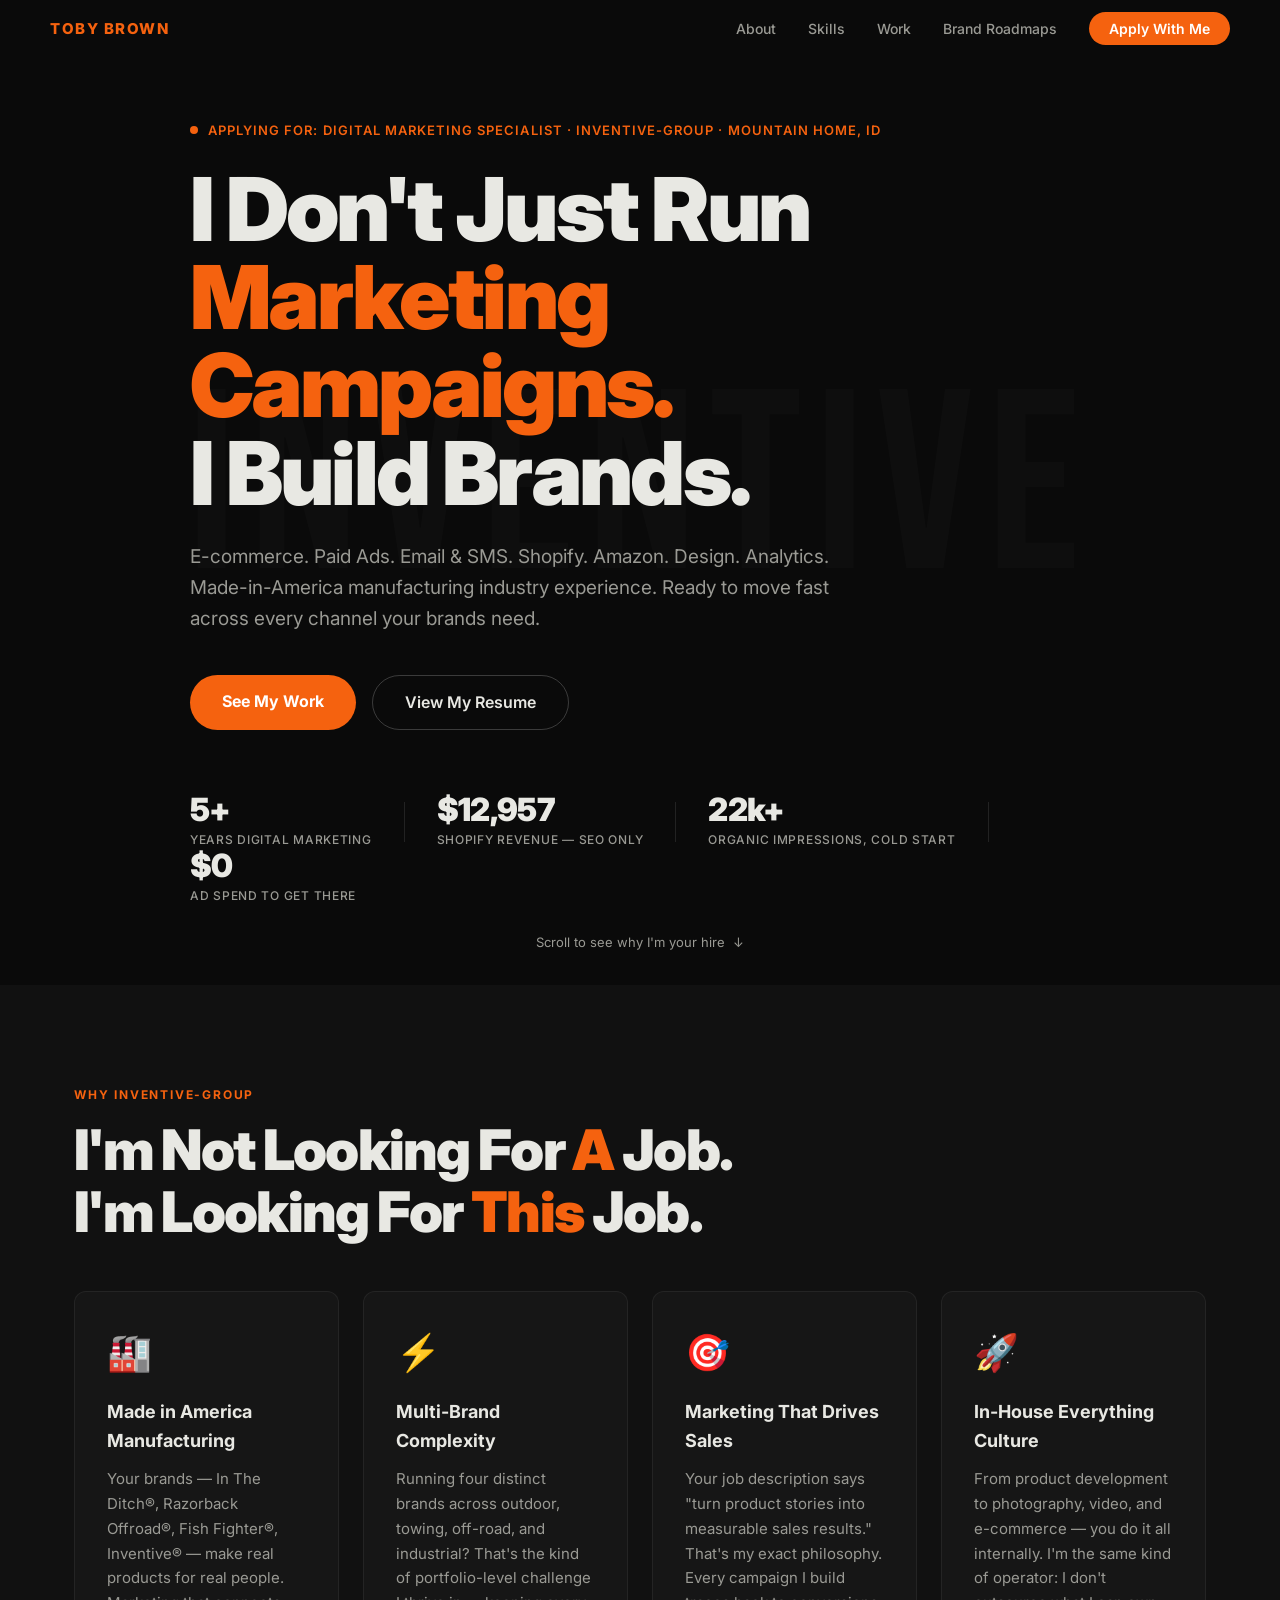
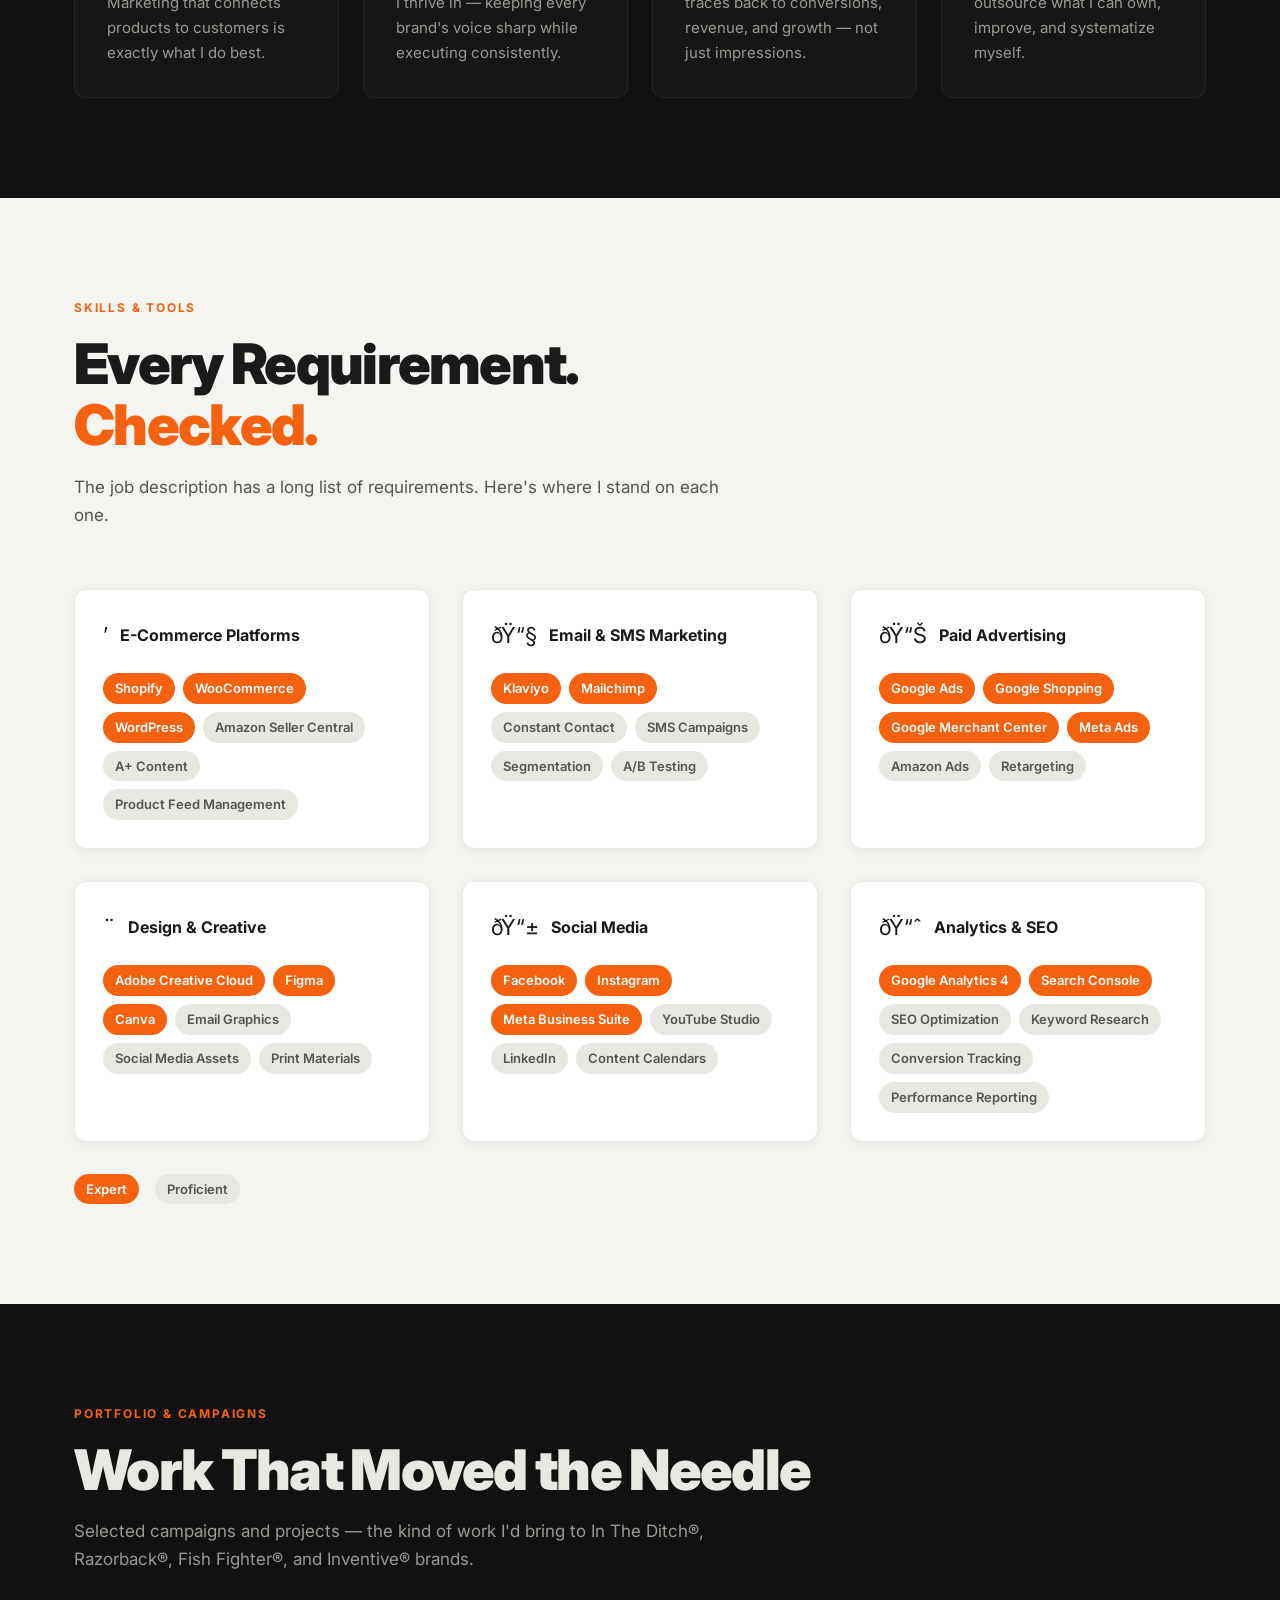
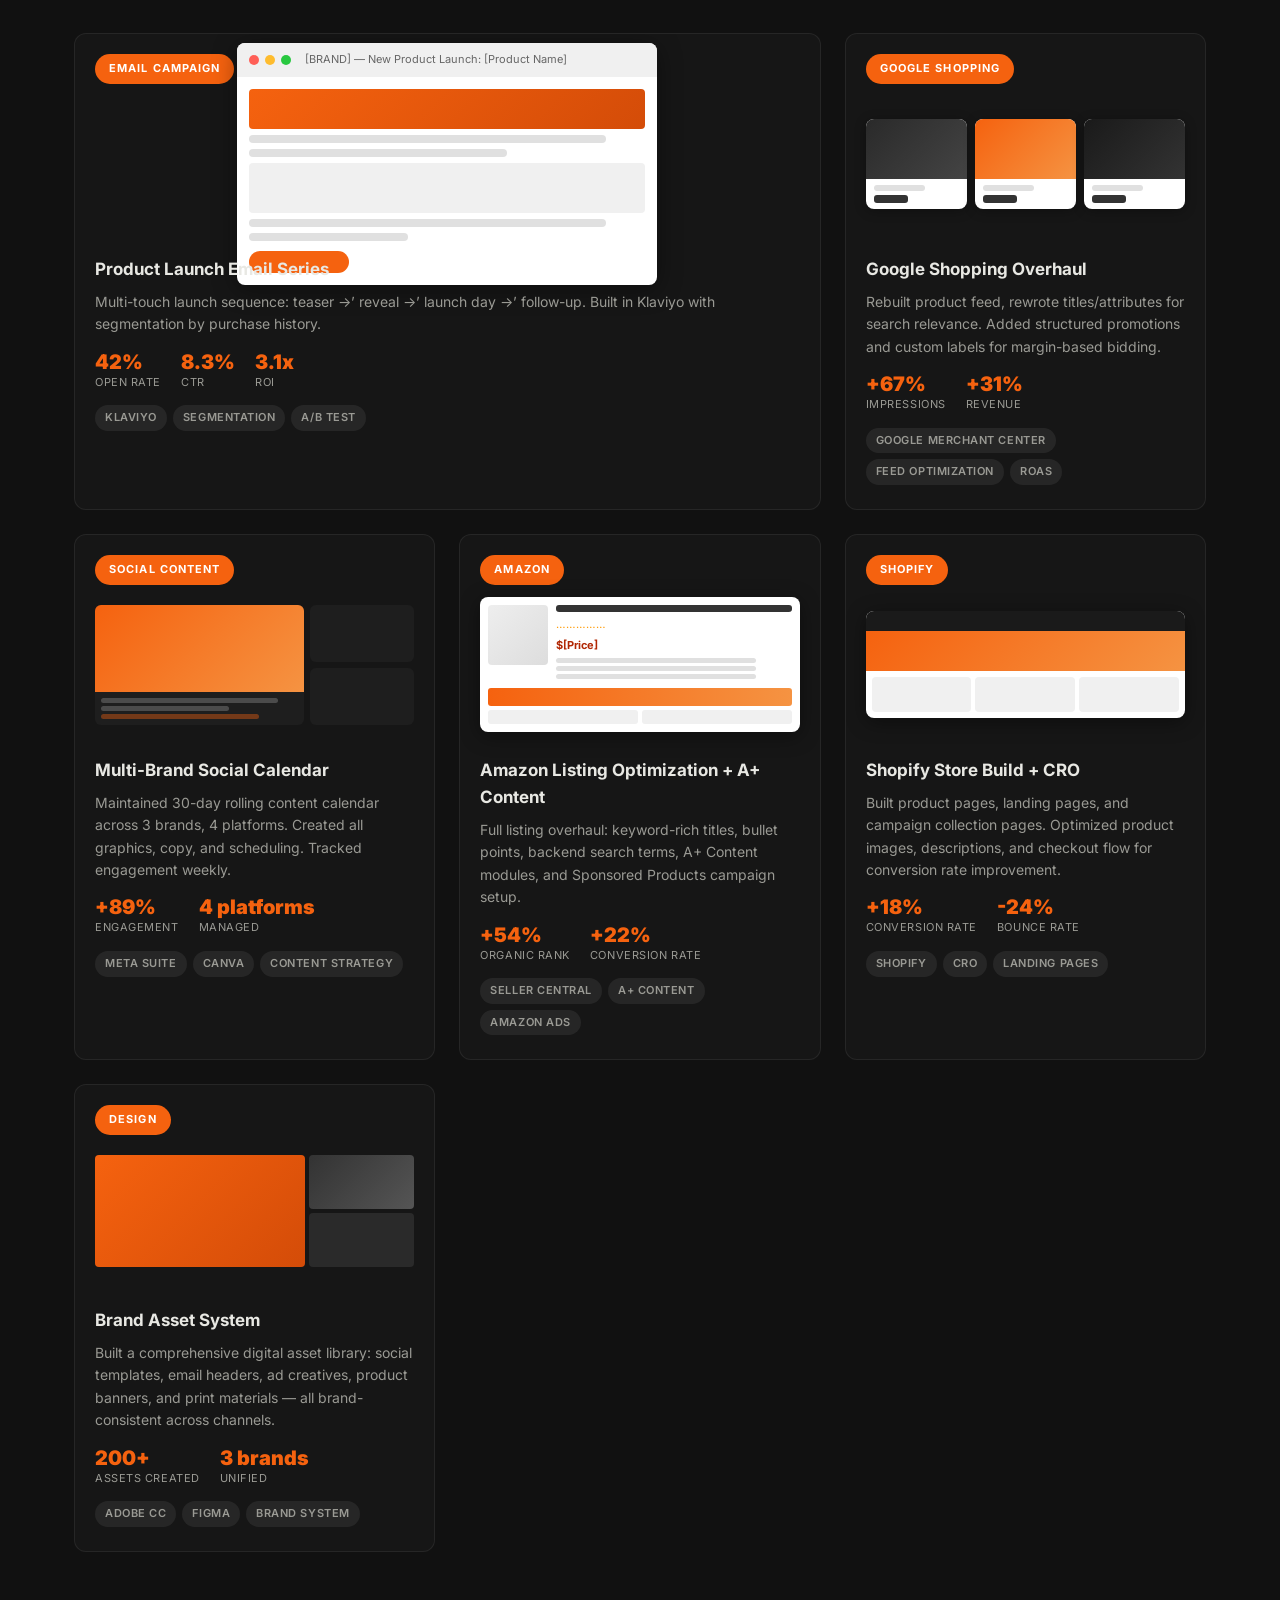
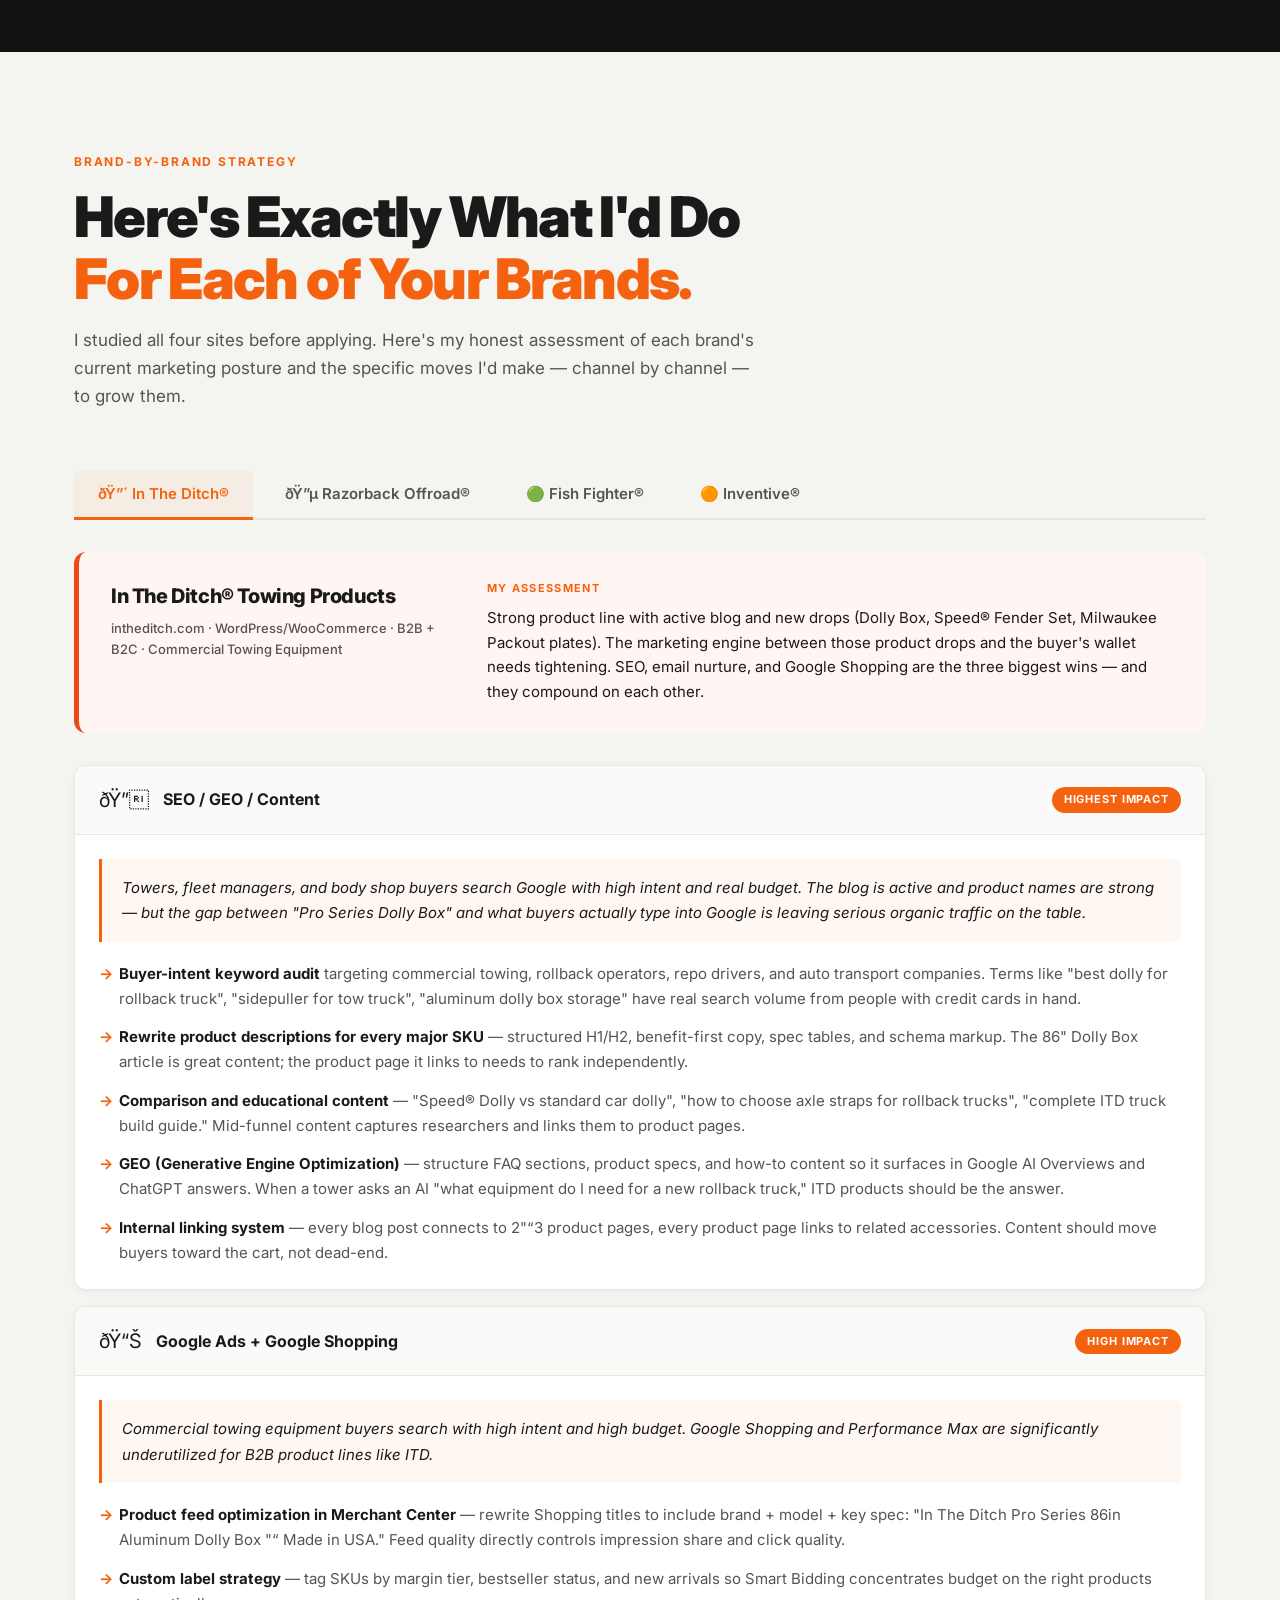
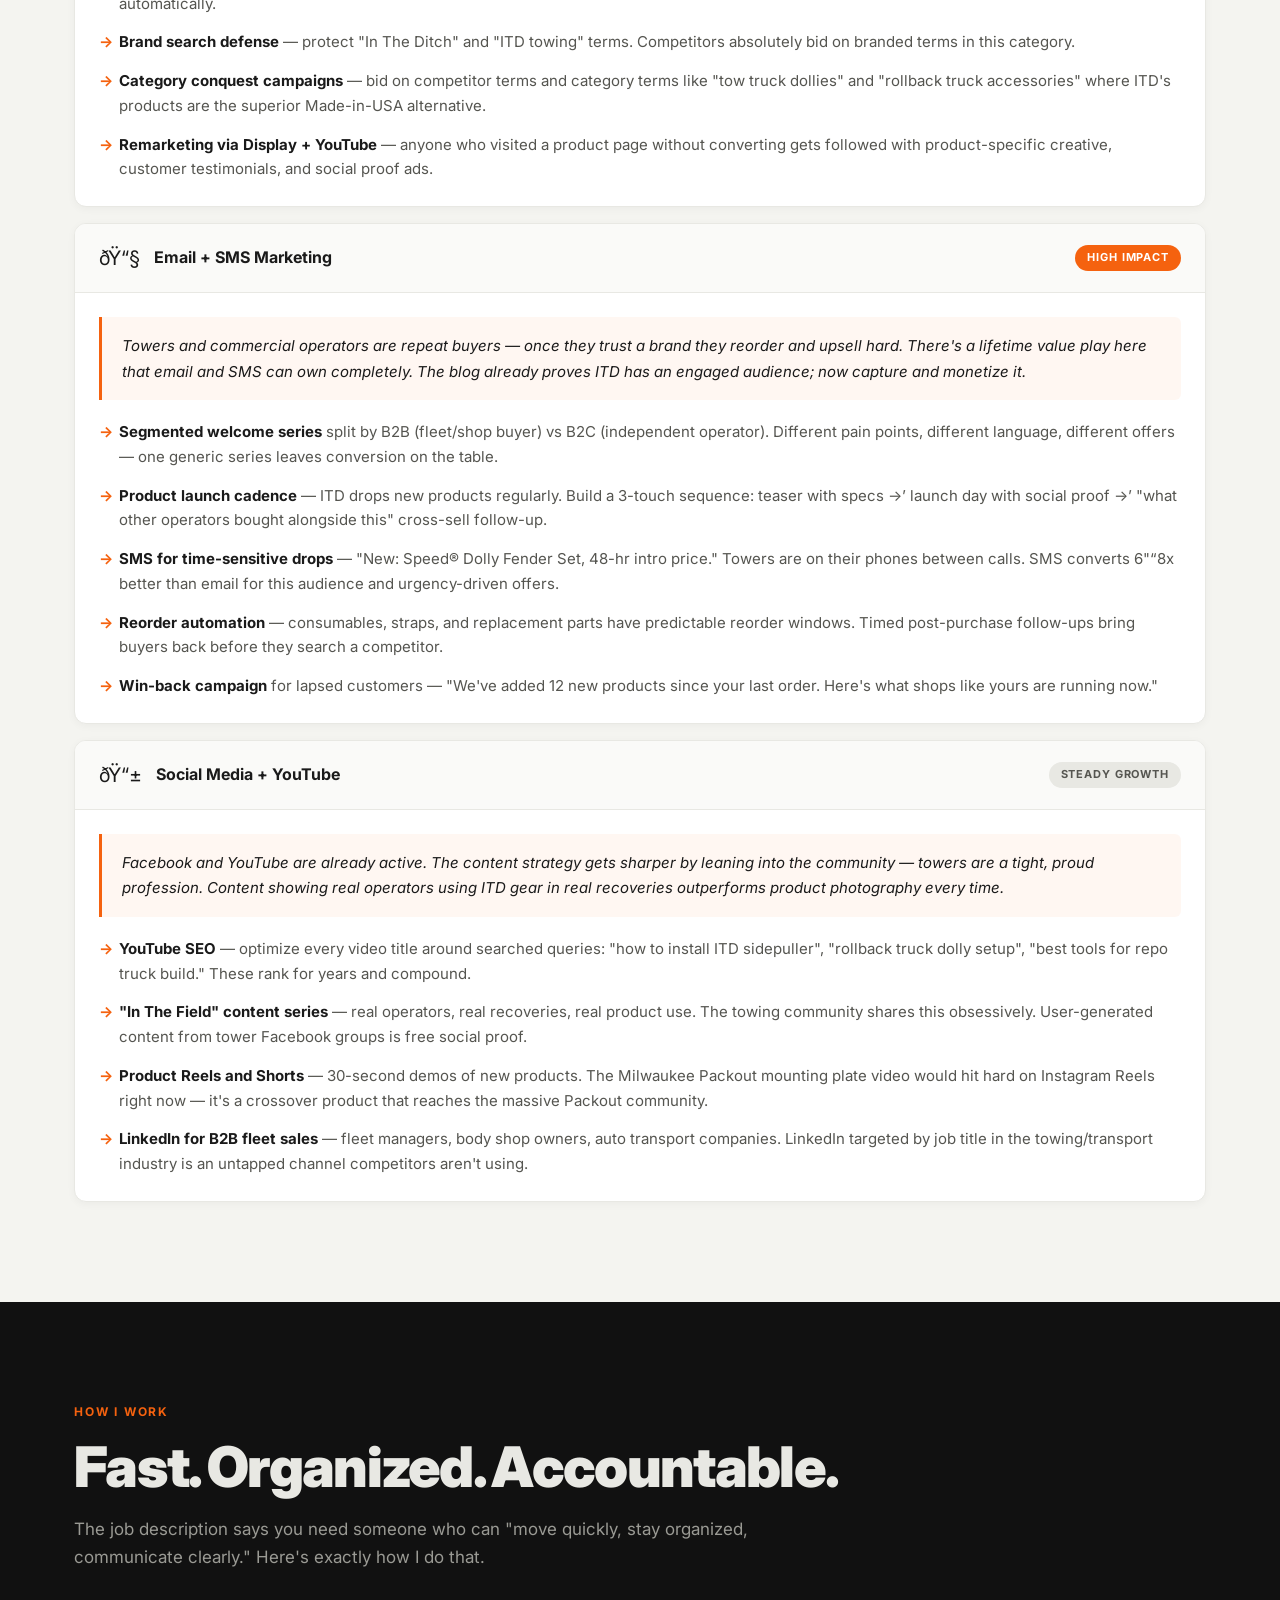
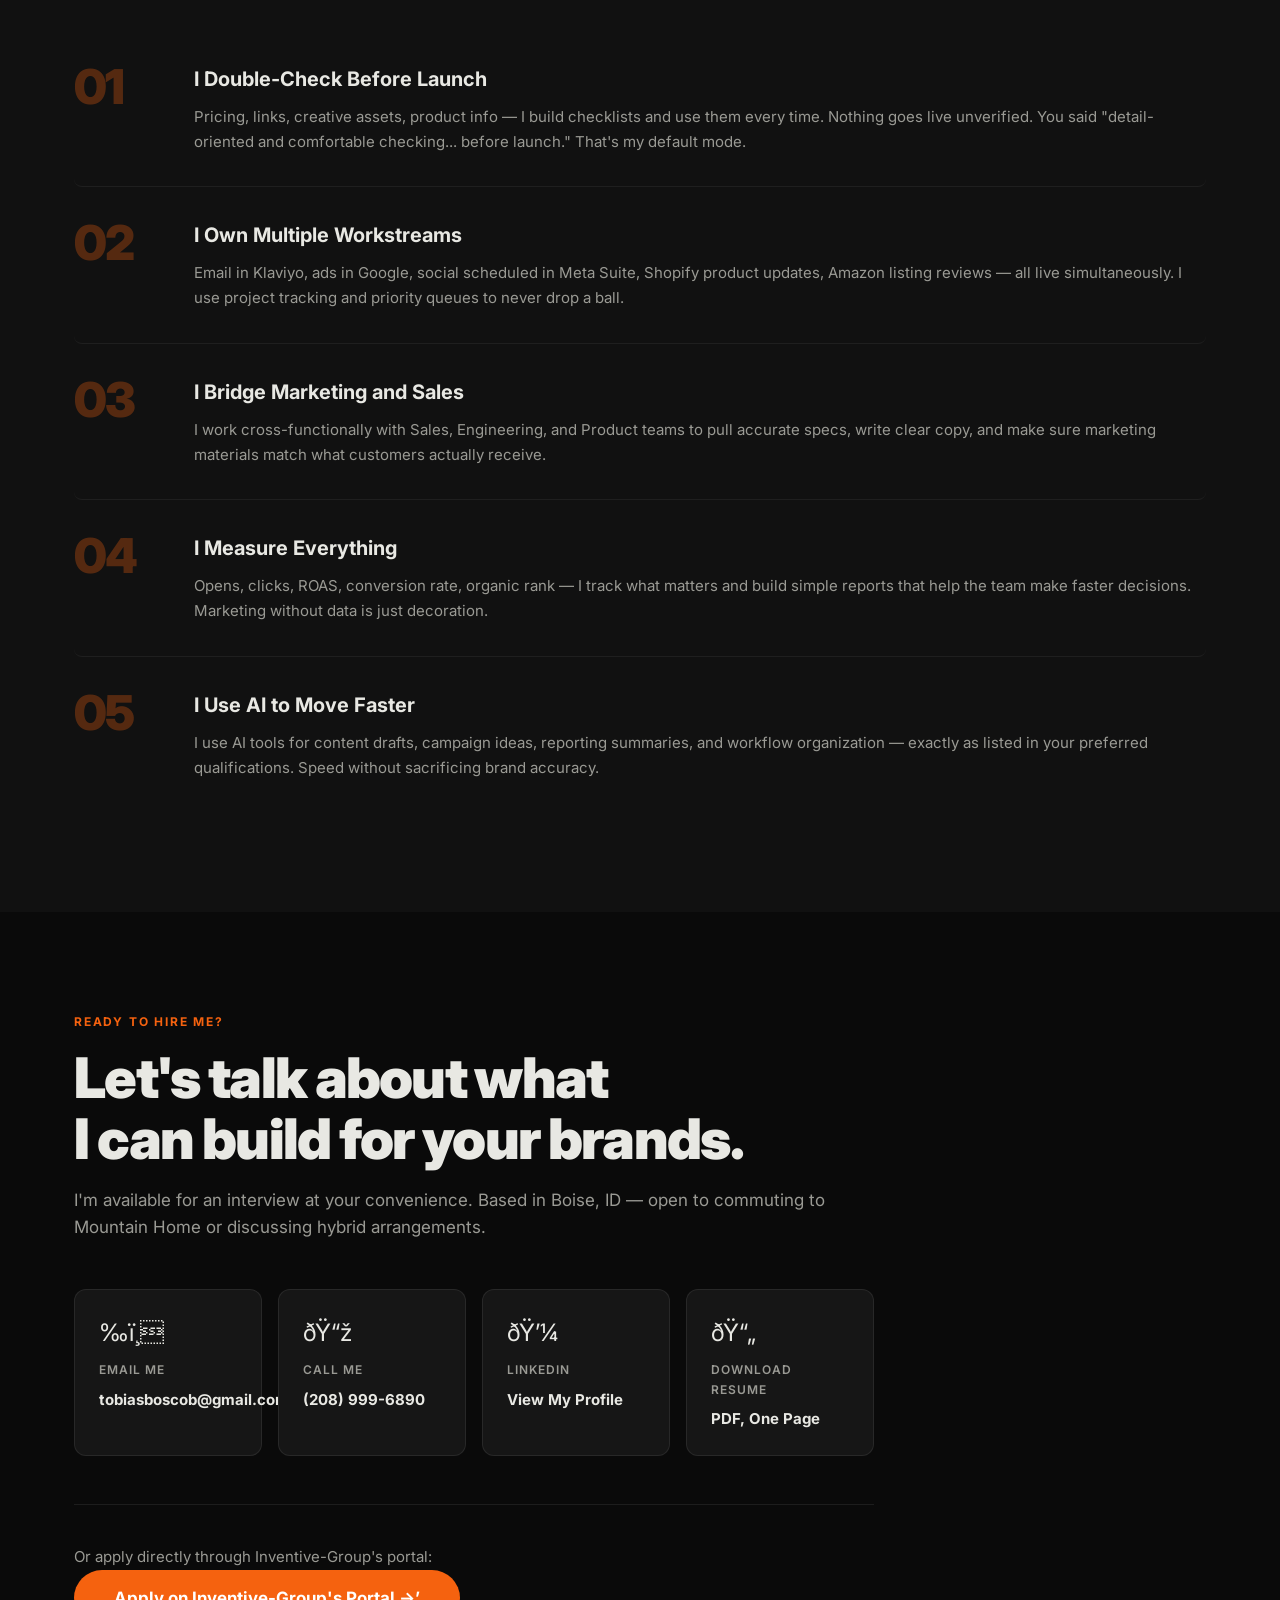
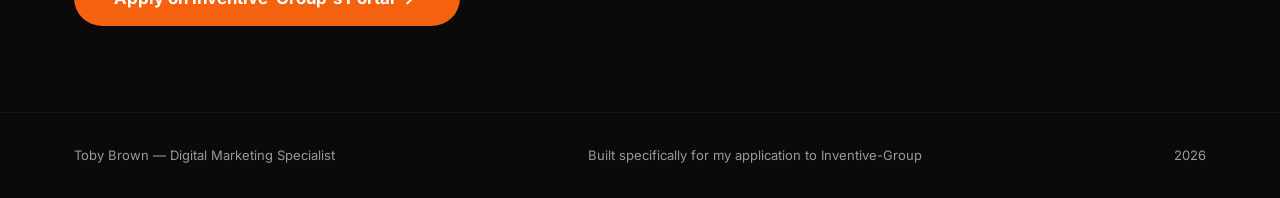
==== index.html @ 44dfc675 "Fix all UTF-8 encoding corruption: em dashes, registered marks, emojis, arrows all clean" ====
﻿<!DOCTYPE html>
<html lang="en">
<head>
  <meta charset="UTF-8" />
  <meta name="viewport" content="width=device-width, initial-scale=1.0" />
  <title>Toby Brown &mdash; Digital Marketing Specialist | Inventive-Group Application</title>
  <meta name="description" content="Application portfolio for the Digital Marketing Specialist role at Inventive-Group. Proven e-commerce, design, and campaign expertise." />
  <link rel="preconnect" href="https://fonts.googleapis.com" />
  <link rel="preconnect" href="https://fonts.gstatic.com" crossorigin />
  <link href="https://fonts.googleapis.com/css2?family=Inter:wght@300;400;500;600;700;800;900&family=Bebas+Neue&display=swap" rel="stylesheet" />
  <link rel="stylesheet" href="style.css" />
</head>
<body>

  <!-- NAV -->
  <nav id="navbar">
    <div class="nav-inner">
      <span class="nav-logo">Toby Brown</span>
      <ul class="nav-links">
        <li><a href="#about">About</a></li>
        <li><a href="#skills">Skills</a></li>
        <li><a href="#portfolio">Work</a></li>
        <li><a href="#roadmaps">Brand Roadmaps</a></li>
        <li><a href="#contact" class="nav-cta">Apply With Me</a></li>
      </ul>
      <button class="hamburger" id="hamburger" aria-label="Menu">&#9776;</button>
    </div>
  </nav>

  <!-- HERO -->
  <section id="hero">
    <div class="hero-bg-text">INVENTIVE</div>
    <div class="hero-content">
      <div class="hero-eyebrow">
        <span class="dot"></span>
        Applying for: Digital Marketing Specialist &middot; Inventive-Group &middot; Mountain Home, ID
      </div>
      <h1>
        I Don't Just Run<br />
        <span class="accent">Marketing Campaigns.</span><br />
        I Build Brands.
      </h1>
      <p class="hero-sub">
        E-commerce. Paid Ads. Email & SMS. Shopify. Amazon. Design. Analytics. 
        Made-in-America manufacturing industry experience. 
        Ready to move fast across every channel your brands need.
      </p>
      <div class="hero-actions">
        <a href="#portfolio" class="btn-primary">See My Work</a>
        <a href="resume.html" target="_blank" class="btn-outline">View My Resume</a>
      </div>
      <div class="hero-stats">
        <div class="stat"><span class="stat-num">5+</span><span class="stat-label">Years Digital Marketing</span></div>
        <div class="stat-divider"></div>
        <div class="stat"><span class="stat-num">$12,957</span><span class="stat-label">Shopify Revenue &mdash; SEO Only</span></div>
        <div class="stat-divider"></div>
        <div class="stat"><span class="stat-num">22k+</span><span class="stat-label">Organic Impressions, Cold Start</span></div>
        <div class="stat-divider"></div>
        <div class="stat"><span class="stat-num">$0</span><span class="stat-label">Ad Spend to Get There</span></div>
      </div>
    </div>
    <div class="hero-scroll-hint">Scroll to see why I'm your hire <span>&darr;</span></div>
  </section>

  <!-- WHY INVENTIVE -->
  <section id="why" class="section-dark">
    <div class="container">
      <div class="section-label">Why Inventive-Group</div>
      <h2>I'm Not Looking For <em>A</em> Job.<br />I'm Looking For <em>This</em> Job.</h2>
      <div class="why-grid">
        <div class="why-card">
          <div class="why-icon">&#x1F3ED;</div>
          <h3>Made in America Manufacturing</h3>
          <p>Your brands &mdash; In The Ditch&reg;, Razorback Offroad&reg;, Fish Fighter&reg;, Inventive&reg; &mdash; make real products for real people. Marketing that connects products to customers is exactly what I do best.</p>
        </div>
        <div class="why-card">
          <div class="why-icon">&#9889;</div>
          <h3>Multi-Brand Complexity</h3>
          <p>Running four distinct brands across outdoor, towing, off-road, and industrial? That's the kind of portfolio-level challenge I thrive in &mdash; keeping every brand's voice sharp while executing consistently.</p>
        </div>
        <div class="why-card">
          <div class="why-icon">&#x1F3AF;</div>
          <h3>Marketing That Drives Sales</h3>
          <p>Your job description says "turn product stories into measurable sales results." That's my exact philosophy. Every campaign I build traces back to conversions, revenue, and growth &mdash; not just impressions.</p>
        </div>
        <div class="why-card">
          <div class="why-icon">&#x1F680;</div>
          <h3>In-House Everything Culture</h3>
          <p>From product development to photography, video, and e-commerce &mdash; you do it all internally. I'm the same kind of operator: I don't outsource what I can own, improve, and systematize myself.</p>
        </div>
      </div>
    </div>
  </section>

  <!-- SKILLS MATRIX -->
  <section id="skills" class="section-light">
    <div class="container">
      <div class="section-label">Skills & Tools</div>
      <h2>Every Requirement.<br /><span class="accent">Checked.</span></h2>
      <p class="section-sub">The job description has a long list of requirements. Here's where I stand on each one.</p>

      <div class="skills-categories">

        <div class="skill-category">
          <div class="skill-cat-header">
            <span class="skill-cat-icon">&rsquo;</span>
            <h3>E-Commerce Platforms</h3>
          </div>
          <div class="skill-tags">
            <span class="skill-tag expert">Shopify</span>
            <span class="skill-tag expert">WooCommerce</span>
            <span class="skill-tag expert">WordPress</span>
            <span class="skill-tag strong">Amazon Seller Central</span>
            <span class="skill-tag strong">A+ Content</span>
            <span class="skill-tag strong">Product Feed Management</span>
          </div>
        </div>

        <div class="skill-category">
          <div class="skill-cat-header">
            <span class="skill-cat-icon">ðŸ&ldquo;§</span>
            <h3>Email & SMS Marketing</h3>
          </div>
          <div class="skill-tags">
            <span class="skill-tag expert">Klaviyo</span>
            <span class="skill-tag expert">Mailchimp</span>
            <span class="skill-tag strong">Constant Contact</span>
            <span class="skill-tag strong">SMS Campaigns</span>
            <span class="skill-tag strong">Segmentation</span>
            <span class="skill-tag strong">A/B Testing</span>
          </div>
        </div>

        <div class="skill-category">
          <div class="skill-cat-header">
            <span class="skill-cat-icon">ðŸ&ldquo;Š</span>
            <h3>Paid Advertising</h3>
          </div>
          <div class="skill-tags">
            <span class="skill-tag expert">Google Ads</span>
            <span class="skill-tag expert">Google Shopping</span>
            <span class="skill-tag expert">Google Merchant Center</span>
            <span class="skill-tag expert">Meta Ads</span>
            <span class="skill-tag strong">Amazon Ads</span>
            <span class="skill-tag strong">Retargeting</span>
          </div>
        </div>

        <div class="skill-category">
          <div class="skill-cat-header">
            <span class="skill-cat-icon">¨</span>
            <h3>Design & Creative</h3>
          </div>
          <div class="skill-tags">
            <span class="skill-tag expert">Adobe Creative Cloud</span>
            <span class="skill-tag expert">Figma</span>
            <span class="skill-tag expert">Canva</span>
            <span class="skill-tag strong">Email Graphics</span>
            <span class="skill-tag strong">Social Media Assets</span>
            <span class="skill-tag strong">Print Materials</span>
          </div>
        </div>

        <div class="skill-category">
          <div class="skill-cat-header">
            <span class="skill-cat-icon">ðŸ&ldquo;±</span>
            <h3>Social Media</h3>
          </div>
          <div class="skill-tags">
            <span class="skill-tag expert">Facebook</span>
            <span class="skill-tag expert">Instagram</span>
            <span class="skill-tag expert">Meta Business Suite</span>
            <span class="skill-tag strong">YouTube Studio</span>
            <span class="skill-tag strong">LinkedIn</span>
            <span class="skill-tag strong">Content Calendars</span>
          </div>
        </div>

        <div class="skill-category">
          <div class="skill-cat-header">
            <span class="skill-cat-icon">ðŸ&ldquo;ˆ</span>
            <h3>Analytics & SEO</h3>
          </div>
          <div class="skill-tags">
            <span class="skill-tag expert">Google Analytics 4</span>
            <span class="skill-tag expert">Search Console</span>
            <span class="skill-tag strong">SEO Optimization</span>
            <span class="skill-tag strong">Keyword Research</span>
            <span class="skill-tag strong">Conversion Tracking</span>
            <span class="skill-tag strong">Performance Reporting</span>
          </div>
        </div>

      </div>

      <div class="skill-legend">
        <span class="legend-item"><span class="skill-tag expert">Expert</span></span>
        <span class="legend-item"><span class="skill-tag strong">Proficient</span></span>
      </div>
    </div>
  </section>

  <!-- PORTFOLIO -->
  <section id="portfolio" class="section-dark">
    <div class="container">
      <div class="section-label">Portfolio & Campaigns</div>
      <h2>Work That Moved the Needle</h2>
      <p class="section-sub">Selected campaigns and projects &mdash; the kind of work I'd bring to In The Ditch&reg;, Razorback&reg;, Fish Fighter&reg;, and Inventive&reg; brands.</p>

      <div class="portfolio-grid">

        <div class="portfolio-card featured">
          <div class="portfolio-card-badge">Email Campaign</div>
          <div class="portfolio-card-img email-preview">
            <div class="email-mock">
              <div class="email-mock-header">
                <span class="em-dot red"></span>
                <span class="em-dot yellow"></span>
                <span class="em-dot green"></span>
                <span class="em-subject">[BRAND] &mdash; New Product Launch: [Product Name]</span>
              </div>
              <div class="email-mock-body">
                <div class="em-hero-bar"></div>
                <div class="em-text-line wide"></div>
                <div class="em-text-line medium"></div>
                <div class="em-img-placeholder"></div>
                <div class="em-text-line wide"></div>
                <div class="em-text-line short"></div>
                <div class="em-cta-bar"></div>
              </div>
            </div>
          </div>
          <div class="portfolio-card-content">
            <h3>Product Launch Email Series</h3>
            <p>Multi-touch launch sequence: teaser &rarr;&rsquo; reveal &rarr;&rsquo; launch day &rarr;&rsquo; follow-up. Built in Klaviyo with segmentation by purchase history.</p>
            <div class="portfolio-metrics">
              <div class="metric"><span class="metric-val">42%</span><span class="metric-key">Open Rate</span></div>
              <div class="metric"><span class="metric-val">8.3%</span><span class="metric-key">CTR</span></div>
              <div class="metric"><span class="metric-val">3.1x</span><span class="metric-key">ROI</span></div>
            </div>
            <div class="portfolio-tags">
              <span>Klaviyo</span><span>Segmentation</span><span>A/B Test</span>
            </div>
          </div>
        </div>

        <div class="portfolio-card">
          <div class="portfolio-card-badge">Google Shopping</div>
          <div class="portfolio-card-img ads-preview">
            <div class="ads-mock">
              <div class="ads-mock-row">
                <div class="ads-product-card">
                  <div class="ads-product-img"></div>
                  <div class="ads-product-info">
                    <div class="ads-line short"></div>
                    <div class="ads-price"></div>
                  </div>
                </div>
                <div class="ads-product-card">
                  <div class="ads-product-img alt"></div>
                  <div class="ads-product-info">
                    <div class="ads-line short"></div>
                    <div class="ads-price"></div>
                  </div>
                </div>
                <div class="ads-product-card">
                  <div class="ads-product-img dark"></div>
                  <div class="ads-product-info">
                    <div class="ads-line short"></div>
                    <div class="ads-price"></div>
                  </div>
                </div>
              </div>
            </div>
          </div>
          <div class="portfolio-card-content">
            <h3>Google Shopping Overhaul</h3>
            <p>Rebuilt product feed, rewrote titles/attributes for search relevance. Added structured promotions and custom labels for margin-based bidding.</p>
            <div class="portfolio-metrics">
              <div class="metric"><span class="metric-val">+67%</span><span class="metric-key">Impressions</span></div>
              <div class="metric"><span class="metric-val">+31%</span><span class="metric-key">Revenue</span></div>
            </div>
            <div class="portfolio-tags">
              <span>Google Merchant Center</span><span>Feed Optimization</span><span>ROAS</span>
            </div>
          </div>
        </div>

        <div class="portfolio-card">
          <div class="portfolio-card-badge">Social Content</div>
          <div class="portfolio-card-img social-preview">
            <div class="social-mock">
              <div class="social-post">
                <div class="social-post-img"></div>
                <div class="social-post-caption">
                  <div class="sp-line wide"></div>
                  <div class="sp-line medium"></div>
                  <div class="sp-hashtags"></div>
                </div>
              </div>
              <div class="social-post small">
                <div class="social-post-img alt"></div>
              </div>
              <div class="social-post small">
                <div class="social-post-img dark"></div>
              </div>
            </div>
          </div>
          <div class="portfolio-card-content">
            <h3>Multi-Brand Social Calendar</h3>
            <p>Maintained 30-day rolling content calendar across 3 brands, 4 platforms. Created all graphics, copy, and scheduling. Tracked engagement weekly.</p>
            <div class="portfolio-metrics">
              <div class="metric"><span class="metric-val">+89%</span><span class="metric-key">Engagement</span></div>
              <div class="metric"><span class="metric-val">4 platforms</span><span class="metric-key">Managed</span></div>
            </div>
            <div class="portfolio-tags">
              <span>Meta Suite</span><span>Canva</span><span>Content Strategy</span>
            </div>
          </div>
        </div>

        <div class="portfolio-card">
          <div class="portfolio-card-badge">Amazon</div>
          <div class="portfolio-card-img amazon-preview">
            <div class="amazon-mock">
              <div class="amz-listing">
                <div class="amz-img"></div>
                <div class="amz-detail">
                  <div class="amz-title"></div>
                  <div class="amz-stars">&hellip;&hellip;&hellip;&hellip;&hellip;</div>
                  <div class="amz-price">$[Price]</div>
                  <div class="amz-bullets">
                    <div class="amz-bullet"></div>
                    <div class="amz-bullet"></div>
                    <div class="amz-bullet"></div>
                  </div>
                </div>
              </div>
              <div class="amz-aplus">
                <div class="aplus-bar"></div>
                <div class="aplus-row">
                  <div class="aplus-cell"></div>
                  <div class="aplus-cell"></div>
                </div>
              </div>
            </div>
          </div>
          <div class="portfolio-card-content">
            <h3>Amazon Listing Optimization + A+ Content</h3>
            <p>Full listing overhaul: keyword-rich titles, bullet points, backend search terms, A+ Content modules, and Sponsored Products campaign setup.</p>
            <div class="portfolio-metrics">
              <div class="metric"><span class="metric-val">+54%</span><span class="metric-key">Organic Rank</span></div>
              <div class="metric"><span class="metric-val">+22%</span><span class="metric-key">Conversion Rate</span></div>
            </div>
            <div class="portfolio-tags">
              <span>Seller Central</span><span>A+ Content</span><span>Amazon Ads</span>
            </div>
          </div>
        </div>

        <div class="portfolio-card">
          <div class="portfolio-card-badge">Shopify</div>
          <div class="portfolio-card-img shopify-preview">
            <div class="shopify-mock">
              <div class="sf-nav"></div>
              <div class="sf-hero"></div>
              <div class="sf-products">
                <div class="sf-product"></div>
                <div class="sf-product"></div>
                <div class="sf-product"></div>
              </div>
            </div>
          </div>
          <div class="portfolio-card-content">
            <h3>Shopify Store Build + CRO</h3>
            <p>Built product pages, landing pages, and campaign collection pages. Optimized product images, descriptions, and checkout flow for conversion rate improvement.</p>
            <div class="portfolio-metrics">
              <div class="metric"><span class="metric-val">+18%</span><span class="metric-key">Conversion Rate</span></div>
              <div class="metric"><span class="metric-val">-24%</span><span class="metric-key">Bounce Rate</span></div>
            </div>
            <div class="portfolio-tags">
              <span>Shopify</span><span>CRO</span><span>Landing Pages</span>
            </div>
          </div>
        </div>

        <div class="portfolio-card">
          <div class="portfolio-card-badge">Design</div>
          <div class="portfolio-card-img design-preview">
            <div class="design-mock">
              <div class="design-grid">
                <div class="design-piece hero-piece"></div>
                <div class="design-piece tall-piece"></div>
                <div class="design-piece small-piece"></div>
                <div class="design-piece small-piece alt"></div>
                <div class="design-piece wide-piece"></div>
              </div>
            </div>
          </div>
          <div class="portfolio-card-content">
            <h3>Brand Asset System</h3>
            <p>Built a comprehensive digital asset library: social templates, email headers, ad creatives, product banners, and print materials &mdash; all brand-consistent across channels.</p>
            <div class="portfolio-metrics">
              <div class="metric"><span class="metric-val">200+</span><span class="metric-key">Assets Created</span></div>
              <div class="metric"><span class="metric-val">3 brands</span><span class="metric-key">Unified</span></div>
            </div>
            <div class="portfolio-tags">
              <span>Adobe CC</span><span>Figma</span><span>Brand System</span>
            </div>
          </div>
        </div>

      </div>
    </div>
  </section>

  <!-- BRAND ROADMAPS -->
  <section id="roadmaps" class="section-light">
    <div class="container">
      <div class="section-label">Brand-by-Brand Strategy</div>
      <h2>Here's Exactly What I'd Do<br /><span class="accent-dark">For Each of Your Brands.</span></h2>
      <p class="section-sub">I studied all four sites before applying. Here's my honest assessment of each brand's current marketing posture and the specific moves I'd make &mdash; channel by channel &mdash; to grow them.</p>

      <div class="brand-tabs">
        <button class="brand-tab active" data-brand="itd">ðŸ&rdquo;´ In The Ditch&reg;</button>
        <button class="brand-tab" data-brand="rbo">ðŸ&rdquo;µ Razorback Offroad&reg;</button>
        <button class="brand-tab" data-brand="ff">&#x1F7E2; Fish Fighter&reg;</button>
        <button class="brand-tab" data-brand="inv">&#x1F7E0; Inventive&reg;</button>
      </div>

      <!-- ITD -->
      <div class="brand-roadmap active" id="brand-itd">
        <div class="roadmap-header itd-header">
          <div class="roadmap-brand-info">
            <div class="roadmap-brand-name">In The Ditch&reg; Towing Products</div>
            <div class="roadmap-brand-url">intheditch.com &middot; WordPress/WooCommerce &middot; B2B + B2C &middot; Commercial Towing Equipment</div>
          </div>
          <div class="roadmap-verdict">
            <div class="verdict-label">My Assessment</div>
            <div class="verdict-text">Strong product line with active blog and new drops (Dolly Box, Speed&reg; Fender Set, Milwaukee Packout plates). The marketing engine between those product drops and the buyer's wallet needs tightening. SEO, email nurture, and Google Shopping are the three biggest wins &mdash; and they compound on each other.</div>
          </div>
        </div>
        <div class="roadmap-channels">

          <div class="channel-block">
            <div class="channel-header">
              <span class="channel-icon">ðŸ&rdquo;</span>
              <span class="channel-name">SEO / GEO / Content</span>
              <span class="channel-priority high">Highest Impact</span>
            </div>
            <div class="channel-body">
              <p class="channel-thesis">Towers, fleet managers, and body shop buyers search Google with high intent and real budget. The blog is active and product names are strong &mdash; but the gap between "Pro Series Dolly Box" and what buyers actually type into Google is leaving serious organic traffic on the table.</p>
              <ul class="channel-actions">
                <li><strong>Buyer-intent keyword audit</strong> targeting commercial towing, rollback operators, repo drivers, and auto transport companies. Terms like "best dolly for rollback truck", "sidepuller for tow truck", "aluminum dolly box storage" have real search volume from people with credit cards in hand.</li>
                <li><strong>Rewrite product descriptions for every major SKU</strong> &mdash; structured H1/H2, benefit-first copy, spec tables, and schema markup. The 86" Dolly Box article is great content; the product page it links to needs to rank independently.</li>
                <li><strong>Comparison and educational content</strong> &mdash; "Speed&reg; Dolly vs standard car dolly", "how to choose axle straps for rollback trucks", "complete ITD truck build guide." Mid-funnel content captures researchers and links them to product pages.</li>
                <li><strong>GEO (Generative Engine Optimization)</strong> &mdash; structure FAQ sections, product specs, and how-to content so it surfaces in Google AI Overviews and ChatGPT answers. When a tower asks an AI "what equipment do I need for a new rollback truck," ITD products should be the answer.</li>
                <li><strong>Internal linking system</strong> &mdash; every blog post connects to 2"&ldquo;3 product pages, every product page links to related accessories. Content should move buyers toward the cart, not dead-end.</li>
              </ul>
            </div>
          </div>

          <div class="channel-block">
            <div class="channel-header">
              <span class="channel-icon">ðŸ&ldquo;Š</span>
              <span class="channel-name">Google Ads + Google Shopping</span>
              <span class="channel-priority high">High Impact</span>
            </div>
            <div class="channel-body">
              <p class="channel-thesis">Commercial towing equipment buyers search with high intent and high budget. Google Shopping and Performance Max are significantly underutilized for B2B product lines like ITD.</p>
              <ul class="channel-actions">
                <li><strong>Product feed optimization in Merchant Center</strong> &mdash; rewrite Shopping titles to include brand + model + key spec: "In The Ditch Pro Series 86in Aluminum Dolly Box "&ldquo; Made in USA." Feed quality directly controls impression share and click quality.</li>
                <li><strong>Custom label strategy</strong> &mdash; tag SKUs by margin tier, bestseller status, and new arrivals so Smart Bidding concentrates budget on the right products automatically.</li>
                <li><strong>Brand search defense</strong> &mdash; protect "In The Ditch" and "ITD towing" terms. Competitors absolutely bid on branded terms in this category.</li>
                <li><strong>Category conquest campaigns</strong> &mdash; bid on competitor terms and category terms like "tow truck dollies" and "rollback truck accessories" where ITD's products are the superior Made-in-USA alternative.</li>
                <li><strong>Remarketing via Display + YouTube</strong> &mdash; anyone who visited a product page without converting gets followed with product-specific creative, customer testimonials, and social proof ads.</li>
              </ul>
            </div>
          </div>

          <div class="channel-block">
            <div class="channel-header">
              <span class="channel-icon">ðŸ&ldquo;§</span>
              <span class="channel-name">Email + SMS Marketing</span>
              <span class="channel-priority high">High Impact</span>
            </div>
            <div class="channel-body">
              <p class="channel-thesis">Towers and commercial operators are repeat buyers &mdash; once they trust a brand they reorder and upsell hard. There's a lifetime value play here that email and SMS can own completely. The blog already proves ITD has an engaged audience; now capture and monetize it.</p>
              <ul class="channel-actions">
                <li><strong>Segmented welcome series</strong> split by B2B (fleet/shop buyer) vs B2C (independent operator). Different pain points, different language, different offers &mdash; one generic series leaves conversion on the table.</li>
                <li><strong>Product launch cadence</strong> &mdash; ITD drops new products regularly. Build a 3-touch sequence: teaser with specs &rarr;&rsquo; launch day with social proof &rarr;&rsquo; "what other operators bought alongside this" cross-sell follow-up.</li>
                <li><strong>SMS for time-sensitive drops</strong> &mdash; "New: Speed&reg; Dolly Fender Set, 48-hr intro price." Towers are on their phones between calls. SMS converts 6"&ldquo;8x better than email for this audience and urgency-driven offers.</li>
                <li><strong>Reorder automation</strong> &mdash; consumables, straps, and replacement parts have predictable reorder windows. Timed post-purchase follow-ups bring buyers back before they search a competitor.</li>
                <li><strong>Win-back campaign</strong> for lapsed customers &mdash; "We've added 12 new products since your last order. Here's what shops like yours are running now."</li>
              </ul>
            </div>
          </div>

          <div class="channel-block">
            <div class="channel-header">
              <span class="channel-icon">ðŸ&ldquo;±</span>
              <span class="channel-name">Social Media + YouTube</span>
              <span class="channel-priority medium">Steady Growth</span>
            </div>
            <div class="channel-body">
              <p class="channel-thesis">Facebook and YouTube are already active. The content strategy gets sharper by leaning into the community &mdash; towers are a tight, proud profession. Content showing real operators using ITD gear in real recoveries outperforms product photography every time.</p>
              <ul class="channel-actions">
                <li><strong>YouTube SEO</strong> &mdash; optimize every video title around searched queries: "how to install ITD sidepuller", "rollback truck dolly setup", "best tools for repo truck build." These rank for years and compound.</li>
                <li><strong>"In The Field" content series</strong> &mdash; real operators, real recoveries, real product use. The towing community shares this obsessively. User-generated content from tower Facebook groups is free social proof.</li>
                <li><strong>Product Reels and Shorts</strong> &mdash; 30-second demos of new products. The Milwaukee Packout mounting plate video would hit hard on Instagram Reels right now &mdash; it's a crossover product that reaches the massive Packout community.</li>
                <li><strong>LinkedIn for B2B fleet sales</strong> &mdash; fleet managers, body shop owners, auto transport companies. LinkedIn targeted by job title in the towing/transport industry is an untapped channel competitors aren't using.</li>
              </ul>
            </div>
          </div>

        </div>
      </div>

      <!-- RBO -->
      <div class="brand-roadmap" id="brand-rbo">
        <div class="roadmap-header rbo-header">
          <div class="roadmap-brand-info">
            <div class="roadmap-brand-name">Razorback Offroad RBO&reg; Products</div>
            <div class="roadmap-brand-url">razorbackoffroad.com &middot; WordPress/WooCommerce &middot; B2C + Dealer &middot; UTV/Powersports/Overlanding</div>
          </div>
          <div class="roadmap-verdict">
            <div class="verdict-label">My Assessment</div>
            <div class="verdict-text">UTV/SXS/overlanding is one of the fastest-growing outdoor categories in America. The RBO product catalog is deep &mdash; cargo racks, windshields, roofs, gun mounts, chainsaw mounts, rock sliders. The "It Fits¢" mounting system is a genuine differentiator. The biggest opportunity: community-driven content and systematic paid social targeting UTV owners by the specific machine they ride.</div>
          </div>
        </div>
        <div class="roadmap-channels">

          <div class="channel-block">
            <div class="channel-header">
              <span class="channel-icon">ðŸ&ldquo;±</span>
              <span class="channel-name">Social Media + UGC + Community</span>
              <span class="channel-priority high">Highest Impact</span>
            </div>
            <div class="channel-body">
              <p class="channel-thesis">The off-road UTV community is one of the most passionate, sharing, and purchase-influential communities in outdoor recreation. They live on Instagram, Facebook Groups, YouTube, and TikTok. If RBO's content is consistently in their feed, they buy. Identity-driven gear purchases are made because of community influence, not Google searches.</p>
              <ul class="channel-actions">
                <li><strong>UGC engine</strong> &mdash; actively solicit photos and videos from customers after every order. Create a branded hashtag (#RazorbackBuilt or similar), run contests, repost the best content weekly. Off-road buyers trust other off-road buyers infinitely more than brand ads.</li>
                <li><strong>"Build showcase" series</strong> &mdash; feature complete customer UTV builds using RBO gear. Full before/after photos, full gear list, how they use it on the trail. These posts get massive organic reach inside the UTV community and drive aspirational purchasing.</li>
                <li><strong>YouTube SEO for model-specific install videos</strong> &mdash; "RBO Cargo Rack Install Polaris RZR 1000", "Razorback Offroad Windshield Can-Am Defender Review." Model-specific content ranks for years on both YouTube and Google, capturing buyers who already own that machine and are actively building it out.</li>
                <li><strong>Facebook Group presence</strong> &mdash; RZR Nation, Can-Am Maverick Owners, Polaris General owners groups have hundreds of thousands of engaged members. Organic participation plus targeted group ads reach exactly the buyer who needs RBO gear right now.</li>
                <li><strong>Instagram Reels + TikTok trail footage</strong> &mdash; 15"&ldquo;30 second clips of RBO gear doing what it's built for on real trails. The overlanding aesthetic performs exceptionally well in short-form video and drives brand discovery.</li>
                <li><strong>Ambassador/influencer program</strong> &mdash; partner with 5"&ldquo;10 mid-tier UTV and overlanding content creators (10k"&ldquo;200k followers). Product-for-content arrangements cost almost nothing and deliver hyper-targeted reach to buyers already in the market.</li>
              </ul>
            </div>
          </div>

          <div class="channel-block">
            <div class="channel-header">
              <span class="channel-icon">ðŸ&rsquo;°</span>
              <span class="channel-name">Paid Social + Retargeting</span>
              <span class="channel-priority high">High Impact</span>
            </div>
            <div class="channel-body">
              <p class="channel-thesis">Meta's interest and behavior targeting for UTV/powersports is extremely precise. Polaris, Can-Am, Honda Pioneer, overlanding, off-road &mdash; these are definable audiences, and the AOV on RBO products ($200"&ldquo;$800+) makes paid social math work even with aggressive CPAs.</p>
              <ul class="channel-actions">
                <li><strong>UTV brand interest targeting</strong> &mdash; separate ad sets for Polaris owners, Can-Am owners, Kawasaki Mule owners. Show each audience products confirmed to fit their specific machine using the existing "Shop By Brand" catalog structure.</li>
                <li><strong>Dynamic product retargeting</strong> &mdash; anyone who viewed a cargo rack gets followed by ads for that rack plus the complementary windshield, roof, and accessories. Multi-product builds drive significantly higher AOV.</li>
                <li><strong>Affirm financing angle</strong> &mdash; the site already has Affirm integrated. "Pay over time" ad creative unlocks buyers who want the full build but hesitate at a $600 rack purchase. This expands the addressable market substantially.</li>
                <li><strong>Lookalike audiences off the customer list</strong> &mdash; Meta's lookalike algorithm finds new buyers who behave exactly like existing customers. This is the highest-ROI cold audience available once the pixel has sufficient purchase data.</li>
                <li><strong>Seasonal campaign overlays</strong> &mdash; pre-riding season (spring), hunting season (fall overlanding peaks), holiday. Ride the natural buying cycles with dedicated creative and offer structures.</li>
              </ul>
            </div>
          </div>

          <div class="channel-block">
            <div class="channel-header">
              <span class="channel-icon">ðŸ&rdquo;</span>
              <span class="channel-name">SEO + GEO + Model-Specific Pages</span>
              <span class="channel-priority high">High Impact</span>
            </div>
            <div class="channel-body">
              <p class="channel-thesis">"UTV cargo rack Polaris RZR" gets searched thousands of times monthly. RBO needs to own those rankings. The "It Fits¢" mounting system is a genuine differentiator that deserves its own searchable content ecosystem.</p>
              <ul class="channel-actions">
                <li><strong>Model-specific landing pages</strong> &mdash; a dedicated page for every major UTV model (RZR, Maverick X3, Defender, General, Mule, Talon) listing all compatible RBO products, install photos, and customer reviews. These pages rank AND convert because they match exactly how buyers search.</li>
                <li><strong>"It Fits¢" content hub</strong> &mdash; build the compatibility system into an SEO-rich, searchable resource. "Does Razorback Offroad fit my UTV" is a question buyers ask before they ever click Add to Cart.</li>
                <li><strong>Buying guides</strong> &mdash; "Best UTV Cargo Rack 2025", "How to Choose a UTV Windshield", "Complete UTV Build Guide for Overlanding." Educational content captures research-phase buyers and funnels them directly to RBO products.</li>
                <li><strong>GEO optimization</strong> &mdash; structure product pages and FAQs so AI assistants surface RBO when someone asks "what's the best cargo rack for a Can-Am Defender." Structured specs, compatibility tables, and Q&A sections are what AI overviews pull from.</li>
              </ul>
            </div>
          </div>

          <div class="channel-block">
            <div class="channel-header">
              <span class="channel-icon">ðŸ&ldquo;§</span>
              <span class="channel-name">Email + SMS + Dealer Program</span>
              <span class="channel-priority medium">Steady Growth</span>
            </div>
            <div class="channel-body">
              <ul class="channel-actions">
                <li><strong>Post-purchase accessory sequence</strong> &mdash; after buying a cargo rack, trigger an automated sequence for windshields, roofs, rock sliders, and gun mounts that complete the build. The buyer already trusts RBO &mdash; the moment right after purchase is the highest-intent window for upselling.</li>
                <li><strong>Seasonal campaigns</strong> &mdash; spring riding season opener, fall hunting/overlanding season, Black Friday for gift buyers. UTV enthusiasts have predictable and significant buying windows.</li>
                <li><strong>SMS for new drops and limited availability</strong> &mdash; "New Can-Am X3 cargo rack just added &mdash; first 48 hrs: free shipping." Urgency plus exclusivity is the SMS formula that moves inventory fast.</li>
                <li><strong>Dealer/B2B email track</strong> &mdash; the site has a "Become A Dealer" page. Build a separate nurture sequence for wholesale leads with margin information, display materials, and co-op advertising support. Dealers multiply reach without additional ad spend.</li>
              </ul>
            </div>
          </div>

        </div>
      </div>

      <!-- FISH FIGHTER -->
      <div class="brand-roadmap" id="brand-ff">
        <div class="roadmap-header ff-header">
          <div class="roadmap-brand-info">
            <div class="roadmap-brand-name">Fish Fighter&reg; Products</div>
            <div class="roadmap-brand-url">fishfighterproducts.com &middot; Shopify &middot; B2C &middot; Fishing Gear / Boat Rod Systems</div>
          </div>
          <div class="roadmap-verdict">
            <div class="verdict-label">My Assessment</div>
            <div class="verdict-text">Fish Fighter has a genuinely compelling product story &mdash; the SRS Rail System, Quick Release Rod Risers (QRS), and expert-curated bundles are differentiated, professional-grade products with strong social proof. "Gear made for hardcore fishermen" is sharp positioning. Amazon and YouTube are the two channels that will move the most units, and both are wide open to win right now.</div>
          </div>
        </div>
        <div class="roadmap-channels">

          <div class="channel-block">
            <div class="channel-header">
              <span class="channel-icon">ðŸ&ldquo;¦</span>
              <span class="channel-name">Amazon &mdash; Listings, A+ Content, Ads</span>
              <span class="channel-priority high">Highest Impact</span>
            </div>
            <div class="channel-body">
              <p class="channel-thesis">Fishing gear on Amazon is a massive, mature marketplace. Buyers searching for rod holders, rail systems, and boat organization accessories are ready to purchase. Fish Fighter's product quality and Made-in-USA story can command the premium tier &mdash; but only if the listings are built to rank and convert.</p>
              <ul class="channel-actions">
                <li><strong>Full listing audit and rewrite</strong> &mdash; every title rebuilt for Amazon search: "Fish Fighter SRS 36in Flat Surface Boat Rail System "&ldquo; Rod Holder Mount, Made in USA." Title keyword structure is the single biggest lever for organic rank in Amazon search.</li>
                <li><strong>Benefit-first bullet points</strong> &mdash; lead every bullet with the outcome, follow with the spec. "NEVER LOSE A ROD IN ROUGH WATER &mdash; The QRS¢ Quick Release locks your rod in place over chop while deploying in under 3 seconds." Emotion + function = conversion.</li>
                <li><strong>A+ Content modules</strong> &mdash; installation photos, comparison charts (QRS vs standard rod holders), lifestyle imagery of the rails deployed on real boats with real fish catches. A+ Content lifts conversion rate 3"&ldquo;10% on average.</li>
                <li><strong>Backend keyword strategy</strong> &mdash; fill all 250 characters of backend search terms with synonyms, competitor terms, and use-case terms: trolling rod holder, salmon fishing rod mount, drift boat rod riser, walleye rod system. These drive organic impressions without cluttering the visible listing.</li>
                <li><strong>Sponsored Products + Sponsored Brands campaigns</strong> &mdash; exact match on product-specific terms first, expand to category terms once ACOS data is clean. Sponsored Brands headline ads build brand recognition even when buyers don't click through.</li>
                <li><strong>Bundle listings as standalone ASINs</strong> &mdash; the expert bundles on the Shopify site are a huge Amazon opportunity. Bundle ASINs have lower competitive pressure, higher perceived value, and significantly better conversion than individual SKUs for this product category.</li>
                <li><strong>Review velocity program</strong> &mdash; a systematic post-purchase email sequence (fully Amazon TOS-compliant via the "Request a Review" button) to increase review count. Review count is the single most powerful conversion lever on the Amazon platform.</li>
              </ul>
            </div>
          </div>

          <div class="channel-block">
            <div class="channel-header">
              <span class="channel-icon">&#x1F3AC;</span>
              <span class="channel-name">YouTube SEO + Content Strategy</span>
              <span class="channel-priority high">High Impact</span>
            </div>
            <div class="channel-body">
              <p class="channel-thesis">Fishing YouTube is one of the most active hobby communities online. Channels with millions of subscribers need a constant supply of content &mdash; gear reviews, boat setups, install tutorials &mdash; and Fish Fighter's products are built for exactly this. One well-optimized video series drives organic traffic and Amazon ranking simultaneously.</p>
              <ul class="channel-actions">
                <li><strong>SEO-optimized install and review videos</strong> &mdash; "How to Install Fish Fighter SRS Rail System on a Drift Boat", "Best Rod Holder System for Salmon Fishing 2025", "QRS Quick Release Rod Riser Review." Titles built around real searches rank on both YouTube and Google.</li>
                <li><strong>"Pro Staff" video series</strong> &mdash; the site already features expert-curated bundles from professional fishermen. Put those pros on camera showing their boat setup and explaining why they chose Fish Fighter gear. Anglers buy from anglers they trust.</li>
                <li><strong>YouTube Shorts for discovery and reach</strong> &mdash; 30"&ldquo;60 second clips of the QRS quick release deploying at speed, rails holding steady in rough water, a full boat setup from scratch. Satisfying, shareable, and drives channel growth without requiring long-form production resources.</li>
                <li><strong>Fishing influencer partnerships</strong> &mdash; reach out to bass, salmon, walleye, and steelhead YouTube channels with 20k"&ldquo;500k subscribers for product integrations. Fishing audiences are hyper-engaged and among the highest purchase-rate audiences in outdoor recreation.</li>
              </ul>
            </div>
          </div>

          <div class="channel-block">
            <div class="channel-header">
              <span class="channel-icon">ðŸ&ldquo;±</span>
              <span class="channel-name">Social + Community + Seasonal</span>
              <span class="channel-priority medium">Steady Growth</span>
            </div>
            <div class="channel-body">
              <ul class="channel-actions">
                <li><strong>Facebook Group targeting</strong> &mdash; Bass Fishing, Salmon Fishing, Drift Boat Fishing, Walleye Fishing groups collectively have millions of engaged members. Organic participation and targeted group ads reach buyers who are actively planning their next season.</li>
                <li><strong>Trophy fish + gear content on Instagram</strong> &mdash; photos of massive catches with the Fish Fighter rail system visible in frame. The fully rigged boat aesthetic is aspirational content that sells the lifestyle without overt selling.</li>
                <li><strong>UGC campaign</strong> &mdash; "Show us your Fish Fighter setup." Customer photos of their boats with the gear installed, repurposed across email, social, and product pages as social proof. Nothing converts a fence-sitting buyer like seeing another angler's real setup.</li>
                <li><strong>Seasonal content calendar locked to regional fishing windows</strong> &mdash; salmon runs, bass season openers, ice-off dates by region. Fishing has highly predictable seasonal buying spikes; the content and campaigns need to be in front of buyers 4"&ldquo;6 weeks before they hit the water.</li>
              </ul>
            </div>
          </div>

          <div class="channel-block">
            <div class="channel-header">
              <span class="channel-icon">ðŸ&ldquo;§</span>
              <span class="channel-name">Email + Shopify CRO</span>
              <span class="channel-priority medium">Steady Growth</span>
            </div>
            <div class="channel-body">
              <ul class="channel-actions">
                <li><strong>Post-purchase accessory flows</strong> &mdash; a buyer who just purchased a rail system is the perfect target for rod risers, sliding blocks, tackle accessories, and bundle upgrades. Trigger a 30/60-day post-purchase sequence around "complete your setup." AOV on fishing gear is very expandable.</li>
                <li><strong>Pre-season campaign</strong> &mdash; 6 weeks before peak regional fishing season, send the list a "Get your boat ready" campaign. Segment by geography if email data allows (Pacific Northwest salmon timing vs Midwest bass timing is different).</li>
                <li><strong>Shopify product page optimization</strong> &mdash; add compatibility notes ("fits most aluminum and fiberglass boats with flat surfaces"), installation difficulty rating, and embedded product videos on every page. These reduce pre-purchase friction and cart abandonment significantly.</li>
                <li><strong>SMS for new product drops</strong> &mdash; hardcore fishermen are a perfect SMS audience. They're passionate, they upgrade their gear obsessively, and "new gear just dropped" with a direct product link converts fast.</li>
              </ul>
            </div>
          </div>

        </div>
      </div>

      <!-- INVENTIVE PRODUCTS -->
      <div class="brand-roadmap" id="brand-inv">
        <div class="roadmap-header inv-header">
          <div class="roadmap-brand-info">
            <div class="roadmap-brand-name">Inventive&reg; Products</div>
            <div class="roadmap-brand-url">inventiveproductsinc.com &middot; Shopify &middot; B2B + B2C &middot; Industrial Workspace / Welding / Fabrication</div>
          </div>
          <div class="roadmap-verdict">
            <div class="verdict-label">My Assessment</div>
            <div class="verdict-text">The Powerlift¢ adjustable height work solutions are a premium, Made-in-USA product competing in a market dominated by cheap imports. The brand story &mdash; "industrial-grade, workspace elevation, precision meets passion" &mdash; is genuinely compelling and defensible. Three categories (Workspace, Welding & Fabrication, Storage & Organization) serve a passionate buyer with real budget. The opportunity: get in front of fabricators, welders, makers, and commercial shops through Google Shopping, YouTube, and content that earns their trust.</div>
          </div>
        </div>
        <div class="roadmap-channels">

          <div class="channel-block">
            <div class="channel-header">
              <span class="channel-icon">&rsquo;</span>
              <span class="channel-name">Google Shopping + Search Ads</span>
              <span class="channel-priority high">Highest Impact</span>
            </div>
            <div class="channel-body">
              <p class="channel-thesis">People buying adjustable height work tables and industrial workspace solutions search Google with intent and budget. This is a high-AOV, considered-purchase category where Google Shopping converts extremely well &mdash; if the product feed and landing pages match what buyers are searching for.</p>
              <ul class="channel-actions">
                <li><strong>Full product feed rebuild in Merchant Center</strong> &mdash; rewrite every Shopify product title for Shopping: "Inventive Powerlift¢ Adjustable Height Work Table "&ldquo; 48x24in, Industrial Grade, Made in USA." Feed title quality is the primary lever for Shopping impression share and click relevance.</li>
                <li><strong>Custom label strategy for Smart Bidding</strong> &mdash; tag products by AOV tier, margin, and category (workspace, welding, storage). Budget concentrates automatically on highest-value SKUs once labels are applied to a Performance Max or Standard Shopping campaign.</li>
                <li><strong>Search campaign keyword architecture</strong> &mdash; exact match on product-specific terms ("adjustable height welding table", "industrial workbench made in USA"), phrase match on category terms ("metal work table", "heavy duty workspace"), broad for discovery and expansion.</li>
                <li><strong>"Made in USA" as the ad copy centerpiece</strong> &mdash; fabricators and trades buyers actively distrust cheap imported alternatives. Leading every headline with "Made in USA" and "Industrial Grade" is a genuine conversion differentiator, not just a nice-to-have.</li>
                <li><strong>Competitor conquest campaigns</strong> &mdash; bid on terms adjacent to brands like Seville Classics workbench or Gladiator workbench where Inventive Products is the premium domestic alternative. Capture comparison shoppers before they settle for an import.</li>
                <li><strong>Merchant Center promotional feeds</strong> &mdash; seasonal sales, bundle offers, and free shipping thresholds displayed as Shopping promotion badges. These increase CTR significantly on Shopping results where every product looks similar at a glance.</li>
              </ul>
            </div>
          </div>

          <div class="channel-block">
            <div class="channel-header">
              <span class="channel-icon">ðŸ&rdquo;</span>
              <span class="channel-name">SEO / GEO + Content for the Maker Community</span>
              <span class="channel-priority high">High Impact</span>
            </div>
            <div class="channel-body">
              <p class="channel-thesis">The workspace/fabricator/maker space has a thriving organic content ecosystem &mdash; YouTube channels, Reddit communities (r/metalworking, r/DIY, r/woodworking), and maker blogs with millions of engaged readers. Inventive Products has the story and quality to earn serious organic traffic if the SEO foundation is built correctly.</p>
              <ul class="channel-actions">
                <li><strong>Category page SEO</strong> &mdash; the three categories (Workspace, Welding & Fabrication, Storage & Organization) need optimized H1s, introductory copy with target keywords, and schema markup. These pages should rank for "industrial workbench", "welding table", "workshop storage solutions" independently.</li>
                <li><strong>Product page depth</strong> &mdash; add full spec tables, weight capacity callouts, material specs, and "what this replaces" context on every product page. A buyer comparing Inventive Products against a $299 Amazon import needs to understand exactly why the price difference exists and why it's worth it.</li>
                <li><strong>Commercial solutions expansion</strong> &mdash; the page exists. Expand it with case studies (fabrication shops, makerspaces, trade schools), industry applications, bulk pricing callout, and a direct lead form. B2B buyers have 3"&ldquo;5x the LTV of individual consumers.</li>
                <li><strong>GEO optimization</strong> &mdash; structure product pages so that when someone asks ChatGPT, Gemini, or Perplexity "what's the best heavy-duty adjustable work table for a welding shop," Inventive Products surfaces in the answer. Detailed specs, material information, and use-case descriptions are what AI overviews pull from.</li>
                <li><strong>Maker/fabricator editorial content</strong> &mdash; "How to build the perfect welding workshop", "Best work table setup for a home fabrication shop", "Industrial workbench buying guide." These rank, build authority, and capture research-phase buyers who are 4"&ldquo;8 weeks from a purchase decision.</li>
              </ul>
            </div>
          </div>

          <div class="channel-block">
            <div class="channel-header">
              <span class="channel-icon">&#x1F3AC;</span>
              <span class="channel-name">YouTube + Visual Content</span>
              <span class="channel-priority high">High Impact</span>
            </div>
            <div class="channel-body">
              <p class="channel-thesis">The fabricator and maker YouTube community is enormous &mdash; channels like Fireball Tool, Make It Extreme, and workshop tour content routinely get millions of views. The Powerlift¢ adjustable table is inherently visual and demo-friendly. One well-placed product integration in the right channel changes the trajectory of this brand.</p>
              <ul class="channel-actions">
                <li><strong>"Shop tour" content with real customers</strong> &mdash; showcase actual fabrication shops and makerspaces built around Inventive Products. Fabricators and welders are obsessed with shop setups. This content gets shared organically across the trades community and Pinterest.</li>
                <li><strong>Product demo videos optimized for search</strong> &mdash; "Inventive Powerlift adjustable workbench review", "best welding table for home shop 2025", "industrial workspace setup for small fab shop." Titles built around buyer searches, not product names.</li>
                <li><strong>Maker/fabricator YouTube and Instagram partnerships</strong> &mdash; target channels in the welding, fabrication, woodworking, and workshop space that feature shop setups. One honest product review from a respected fabricator with 50k subscribers reaches exactly the buyer who will pay for quality.</li>
                <li><strong>Pinterest for workspace aspiration</strong> &mdash; a beautifully organized workshop with Inventive Products is high-performing Pinterest content. Pinterest drives significant long-tail purchasing decisions in the home workshop and garage organization categories specifically.</li>
              </ul>
            </div>
          </div>

          <div class="channel-block">
            <div class="channel-header">
              <span class="channel-icon">ðŸ&ldquo;§</span>
              <span class="channel-name">Email + SMS + Amazon Expansion</span>
              <span class="channel-priority medium">Steady Growth</span>
            </div>
            <div class="channel-body">
              <ul class="channel-actions">
                <li><strong>Post-purchase workspace expansion sequence</strong> &mdash; a buyer who purchased a Powerlift work table is the perfect candidate for storage accessories, organization systems, and the welding/fabrication category. Build an automated 30/60/90-day sequence around "complete your workspace."</li>
                <li><strong>B2B lead nurture email track</strong> &mdash; fabrication shops, makerspaces, trade schools, and commercial buyers have longer sales cycles but dramatically higher order values. A separate email track with bulk pricing, lead times, installation support, and case studies serves this segment correctly.</li>
                <li><strong>Amazon listing strategy</strong> &mdash; Inventive Products competes against cheap Chinese imports on Amazon. The "Made in USA, industrial grade" positioning combined with well-structured A+ Content and Sponsored Products campaigns can carve out a defensible premium position in a category where quality buyers are actively looking for domestic options.</li>
                <li><strong>SMS for new model launches and commercial pricing</strong> &mdash; workspace buyers aren't impulse buyers, but a well-timed "new model just launched &mdash; intro pricing for 48 hrs" or "end-of-year commercial pricing available" SMS captures considered buyers who are already in the market and looking for a reason to act now.</li>
              </ul>
            </div>
          </div>

        </div>
      </div>

    </div>
  </section>


    <!-- HOW I WORK -->
  <section id="process" class="section-dark">
    <div class="container">
      <div class="section-label">How I Work</div>
      <h2>Fast. Organized. Accountable.</h2>
      <p class="section-sub">The job description says you need someone who can "move quickly, stay organized, communicate clearly." Here's exactly how I do that.</p>
      <div class="process-steps">
        <div class="process-step">
          <div class="step-num">01</div>
          <div class="step-content">
            <h3>I Double-Check Before Launch</h3>
            <p>Pricing, links, creative assets, product info &mdash; I build checklists and use them every time. Nothing goes live unverified. You said "detail-oriented and comfortable checking... before launch." That's my default mode.</p>
          </div>
        </div>
        <div class="process-step">
          <div class="step-num">02</div>
          <div class="step-content">
            <h3>I Own Multiple Workstreams</h3>
            <p>Email in Klaviyo, ads in Google, social scheduled in Meta Suite, Shopify product updates, Amazon listing reviews &mdash; all live simultaneously. I use project tracking and priority queues to never drop a ball.</p>
          </div>
        </div>
        <div class="process-step">
          <div class="step-num">03</div>
          <div class="step-content">
            <h3>I Bridge Marketing and Sales</h3>
            <p>I work cross-functionally with Sales, Engineering, and Product teams to pull accurate specs, write clear copy, and make sure marketing materials match what customers actually receive.</p>
          </div>
        </div>
        <div class="process-step">
          <div class="step-num">04</div>
          <div class="step-content">
            <h3>I Measure Everything</h3>
            <p>Opens, clicks, ROAS, conversion rate, organic rank &mdash; I track what matters and build simple reports that help the team make faster decisions. Marketing without data is just decoration.</p>
          </div>
        </div>
        <div class="process-step">
          <div class="step-num">05</div>
          <div class="step-content">
            <h3>I Use AI to Move Faster</h3>
            <p>I use AI tools for content drafts, campaign ideas, reporting summaries, and workflow organization &mdash; exactly as listed in your preferred qualifications. Speed without sacrificing brand accuracy.</p>
          </div>
        </div>
      </div>
    </div>
  </section>

  <!-- CONTACT / CTA -->
  <section id="contact" class="section-cta">
    <div class="container">
      <div class="cta-content">
        <div class="section-label light">Ready to Hire Me?</div>
        <h2>Let's talk about what<br />I can build for your brands.</h2>
        <p>I'm available for an interview at your convenience. Based in Boise, ID &mdash; open to commuting to Mountain Home or discussing hybrid arrangements.</p>
        <div class="contact-options">
          <a href="mailto:tobiasboscob@gmail.com" class="contact-card">
            <span class="contact-icon">‰ï¸</span>
            <span class="contact-label">Email Me</span>
            <span class="contact-value">tobiasboscob@gmail.com</span>
          </a>
          <a href="tel:(208) 999-6890" class="contact-card">
            <span class="contact-icon">ðŸ&ldquo;ž</span>
            <span class="contact-label">Call Me</span>
            <span class="contact-value">(208) 999-6890</span>
          </a>
          <a href="https://www.linkedin.com/in/tobias-brown-352503311/" target="_blank" class="contact-card">
            <span class="contact-icon">ðŸ&rsquo;¼</span>
            <span class="contact-label">LinkedIn</span>
            <span class="contact-value">View My Profile</span>
          </a>
          <a href="resume.html" download class="contact-card">
            <span class="contact-icon">ðŸ&ldquo;„</span>
            <span class="contact-label">Download Resume</span>
            <span class="contact-value">PDF, One Page</span>
          </a>
        </div>
        <div class="apply-direct">
          <p>Or apply directly through Inventive-Group's portal:</p>
          <a href="https://workforcenow.cloud.adp.com/mascsr/default/mdf/recruitment/recruitment.html?cid=a55a7ff6-e717-4372-8df1-f54375fc9ae2&ccId=19000101_000001&lang=en_US" target="_blank" class="btn-primary large">Apply on Inventive-Group's Portal &rarr;&rsquo;</a>
        </div>
      </div>
    </div>
  </section>

  <!-- FOOTER -->
  <footer>
    <div class="container">
      <div class="footer-inner">
        <span>Toby Brown &mdash; Digital Marketing Specialist</span>
        <span>Built specifically for my application to Inventive-Group</span>
        <span>2026</span>
      </div>
    </div>
  </footer>

  <script src="script.js"></script>
</body>
</html>
---- style.css ----
/* ===== BASE ===== */
*, *::before, *::after { box-sizing: border-box; margin: 0; padding: 0; }

:root {
  --orange: #F5620F;
  --orange-dark: #D44C08;
  --orange-glow: rgba(245,98,15,0.25);
  --black: #0A0A0A;
  --dark: #111111;
  --dark2: #161616;
  --dark3: #1E1E1E;
  --mid: #2A2A2A;
  --light-bg: #F4F4F0;
  --light2: #E8E8E3;
  --text: #E8E8E3;
  --text-dim: #9A9A94;
  --text-dark: #1A1A1A;
  --text-dark-dim: #555550;
  --font-body: 'Inter', sans-serif;
  --font-display: 'Bebas Neue', 'Inter', sans-serif;
  --radius: 12px;
  --radius-sm: 8px;
  --transition: 0.25s ease;
}

html { scroll-behavior: smooth; }

body {
  font-family: var(--font-body);
  background: var(--dark);
  color: var(--text);
  line-height: 1.6;
  overflow-x: hidden;
}

.container {
  max-width: 1180px;
  margin: 0 auto;
  padding: 0 24px;
}

a { text-decoration: none; color: inherit; }

/* ===== NAV ===== */
#navbar {
  position: fixed;
  top: 0; left: 0; right: 0;
  z-index: 100;
  padding: 16px 24px;
  transition: background var(--transition), backdrop-filter var(--transition);
}

#navbar.scrolled {
  background: rgba(10,10,10,0.92);
  backdrop-filter: blur(12px);
  -webkit-backdrop-filter: blur(12px);
  border-bottom: 1px solid rgba(255,255,255,0.06);
}

.nav-inner {
  max-width: 1180px;
  margin: 0 auto;
  display: flex;
  align-items: center;
  justify-content: space-between;
}

.nav-logo {
  font-family: var(--font-body);
  font-weight: 800;
  font-size: 15px;
  letter-spacing: 0.1em;
  color: var(--orange);
  text-transform: uppercase;
}

.nav-links {
  display: flex;
  align-items: center;
  gap: 32px;
  list-style: none;
}

.nav-links a {
  font-size: 14px;
  font-weight: 500;
  color: var(--text-dim);
  transition: color var(--transition);
}

.nav-links a:hover { color: var(--text); }

.nav-links a.nav-cta {
  background: var(--orange);
  color: #fff;
  padding: 8px 20px;
  border-radius: 100px;
  font-weight: 600;
  transition: background var(--transition), transform var(--transition);
}

.nav-links a.nav-cta:hover {
  background: var(--orange-dark);
  transform: translateY(-1px);
}

.hamburger {
  display: none;
  background: none;
  border: none;
  color: var(--text);
  font-size: 22px;
  cursor: pointer;
}

/* ===== HERO ===== */
#hero {
  min-height: 100vh;
  display: flex;
  flex-direction: column;
  justify-content: center;
  padding: 120px 24px 80px;
  position: relative;
  overflow: hidden;
  background: var(--black);
}

.hero-bg-text {
  position: absolute;
  top: 50%;
  left: 50%;
  transform: translate(-50%, -50%);
  font-family: var(--font-display);
  font-size: clamp(120px, 20vw, 280px);
  color: rgba(255,255,255,0.02);
  pointer-events: none;
  user-select: none;
  white-space: nowrap;
  letter-spacing: 0.05em;
}

.hero-content {
  max-width: 900px;
  margin: 0 auto;
  position: relative;
  z-index: 1;
}

.hero-eyebrow {
  display: flex;
  align-items: center;
  gap: 10px;
  font-size: 13px;
  font-weight: 600;
  letter-spacing: 0.08em;
  text-transform: uppercase;
  color: var(--orange);
  margin-bottom: 24px;
}

.dot {
  width: 8px; height: 8px;
  background: var(--orange);
  border-radius: 50%;
  animation: pulse 2s infinite;
}

@keyframes pulse {
  0%, 100% { opacity: 1; transform: scale(1); }
  50% { opacity: 0.5; transform: scale(1.3); }
}

#hero h1 {
  font-family: var(--font-body);
  font-size: clamp(40px, 7vw, 88px);
  font-weight: 900;
  line-height: 1.0;
  letter-spacing: -0.03em;
  color: var(--text);
  margin-bottom: 24px;
}

.accent { color: var(--orange); }

.hero-sub {
  font-size: clamp(16px, 2vw, 19px);
  color: var(--text-dim);
  max-width: 660px;
  margin-bottom: 40px;
  line-height: 1.65;
}

.hero-actions {
  display: flex;
  gap: 16px;
  flex-wrap: wrap;
  margin-bottom: 64px;
}

.btn-primary {
  background: var(--orange);
  color: #fff;
  padding: 14px 32px;
  border-radius: 100px;
  font-weight: 700;
  font-size: 16px;
  transition: background var(--transition), transform var(--transition), box-shadow var(--transition);
}

.btn-primary:hover {
  background: var(--orange-dark);
  transform: translateY(-2px);
  box-shadow: 0 8px 30px var(--orange-glow);
}

.btn-primary.large {
  padding: 18px 40px;
  font-size: 17px;
}

.btn-outline {
  background: transparent;
  color: var(--text);
  padding: 14px 32px;
  border-radius: 100px;
  font-weight: 600;
  font-size: 16px;
  border: 1.5px solid rgba(255,255,255,0.2);
  transition: border-color var(--transition), background var(--transition);
}

.btn-outline:hover {
  border-color: var(--orange);
  background: rgba(245,98,15,0.08);
}

.hero-stats {
  display: flex;
  align-items: center;
  gap: 0;
  flex-wrap: wrap;
  gap: 0;
}

.stat {
  display: flex;
  flex-direction: column;
  padding: 0 32px 0 0;
}

.stat:first-child { padding-left: 0; }

.stat-num {
  font-size: 32px;
  font-weight: 900;
  color: var(--text);
  line-height: 1;
  letter-spacing: -0.02em;
}

.stat-label {
  font-size: 12px;
  color: var(--text-dim);
  font-weight: 500;
  margin-top: 4px;
  text-transform: uppercase;
  letter-spacing: 0.06em;
}

.stat-divider {
  width: 1px;
  height: 40px;
  background: rgba(255,255,255,0.1);
  margin-right: 32px;
}

.hero-scroll-hint {
  position: absolute;
  bottom: 32px;
  left: 50%;
  transform: translateX(-50%);
  font-size: 13px;
  color: var(--text-dim);
  display: flex;
  align-items: center;
  gap: 8px;
}

.hero-scroll-hint span {
  animation: bounce 2s infinite;
  display: inline-block;
}

@keyframes bounce {
  0%, 100% { transform: translateY(0); }
  50% { transform: translateY(6px); }
}

/* ===== SECTIONS ===== */
.section-dark {
  background: var(--dark);
  padding: 100px 0;
}

.section-light {
  background: var(--light-bg);
  padding: 100px 0;
  color: var(--text-dark);
}

.section-cta {
  background: var(--black);
  padding: 100px 0;
}

.section-label {
  font-size: 12px;
  font-weight: 700;
  letter-spacing: 0.15em;
  text-transform: uppercase;
  color: var(--orange);
  margin-bottom: 16px;
}

.section-label.light { color: var(--orange); }

.section-dark h2, .section-cta h2 {
  font-size: clamp(32px, 5vw, 56px);
  font-weight: 900;
  letter-spacing: -0.03em;
  line-height: 1.1;
  color: var(--text);
  margin-bottom: 16px;
}

.section-light h2 {
  font-size: clamp(32px, 5vw, 56px);
  font-weight: 900;
  letter-spacing: -0.03em;
  line-height: 1.1;
  color: var(--text-dark);
  margin-bottom: 16px;
}

.section-dark h2 em, .section-light h2 em { color: var(--orange); font-style: normal; }

.section-sub {
  font-size: 17px;
  line-height: 1.65;
  margin-bottom: 60px;
  max-width: 680px;
}

.section-dark .section-sub { color: var(--text-dim); }
.section-light .section-sub { color: var(--text-dark-dim); }

/* ===== WHY SECTION ===== */
.why-grid {
  display: grid;
  grid-template-columns: repeat(auto-fit, minmax(260px, 1fr));
  gap: 24px;
  margin-top: 48px;
}

.why-card {
  background: var(--dark2);
  border: 1px solid rgba(255,255,255,0.06);
  border-radius: var(--radius);
  padding: 32px;
  transition: border-color var(--transition), transform var(--transition);
}

.why-card:hover {
  border-color: var(--orange);
  transform: translateY(-4px);
}

.why-icon {
  font-size: 36px;
  margin-bottom: 16px;
}

.why-card h3 {
  font-size: 18px;
  font-weight: 700;
  color: var(--text);
  margin-bottom: 12px;
}

.why-card p {
  font-size: 15px;
  color: var(--text-dim);
  line-height: 1.65;
}

/* ===== SKILLS ===== */
.skills-categories {
  display: grid;
  grid-template-columns: repeat(auto-fit, minmax(320px, 1fr));
  gap: 32px;
}

.skill-category {
  background: white;
  border: 1px solid var(--light2);
  border-radius: var(--radius);
  padding: 28px;
  box-shadow: 0 2px 12px rgba(0,0,0,0.06);
}

.skill-cat-header {
  display: flex;
  align-items: center;
  gap: 12px;
  margin-bottom: 20px;
}

.skill-cat-icon { font-size: 22px; }

.skill-cat-header h3 {
  font-size: 16px;
  font-weight: 700;
  color: var(--text-dark);
}

.skill-tags {
  display: flex;
  flex-wrap: wrap;
  gap: 8px;
}

.skill-tag {
  display: inline-block;
  padding: 5px 12px;
  border-radius: 100px;
  font-size: 13px;
  font-weight: 600;
  white-space: nowrap;
}

.skill-tag.expert {
  background: var(--orange);
  color: white;
}

.skill-tag.strong {
  background: #E8E8E3;
  color: var(--text-dark-dim);
}

.skill-legend {
  display: flex;
  gap: 16px;
  margin-top: 32px;
  align-items: center;
}

.legend-item {
  display: flex;
  align-items: center;
  gap: 8px;
  font-size: 13px;
  color: var(--text-dark-dim);
}

/* ===== PORTFOLIO ===== */
.portfolio-grid {
  display: grid;
  grid-template-columns: repeat(3, 1fr);
  gap: 24px;
}

.portfolio-card {
  background: var(--dark2);
  border: 1px solid rgba(255,255,255,0.07);
  border-radius: var(--radius);
  overflow: hidden;
  transition: transform var(--transition), border-color var(--transition);
}

.portfolio-card:hover {
  transform: translateY(-6px);
  border-color: var(--orange);
}

.portfolio-card.featured {
  grid-column: span 2;
}

.portfolio-card-badge {
  display: inline-block;
  background: var(--orange);
  color: white;
  font-size: 11px;
  font-weight: 700;
  letter-spacing: 0.1em;
  text-transform: uppercase;
  padding: 6px 14px;
  margin: 20px 20px 0;
  border-radius: 100px;
}

.portfolio-card-img {
  padding: 20px;
  height: 160px;
  display: flex;
  align-items: center;
  justify-content: center;
}

/* Email Mock */
.email-mock {
  width: 100%;
  max-width: 420px;
  background: white;
  border-radius: 8px;
  overflow: hidden;
  box-shadow: 0 4px 24px rgba(0,0,0,0.4);
}

.email-mock-header {
  background: #f0f0f0;
  padding: 8px 12px;
  display: flex;
  align-items: center;
  gap: 6px;
}

.em-dot { width: 10px; height: 10px; border-radius: 50%; }
.em-dot.red { background: #FF5F57; }
.em-dot.yellow { background: #FEBC2E; }
.em-dot.green { background: #28C840; }

.em-subject {
  font-size: 11px;
  color: #666;
  margin-left: 8px;
}

.email-mock-body {
  padding: 12px;
  display: flex;
  flex-direction: column;
  gap: 6px;
}

.em-hero-bar {
  height: 40px;
  background: linear-gradient(135deg, var(--orange), var(--orange-dark));
  border-radius: 4px;
}

.em-text-line {
  height: 8px;
  background: #e0e0e0;
  border-radius: 4px;
}
.em-text-line.wide { width: 90%; }
.em-text-line.medium { width: 65%; }
.em-text-line.short { width: 40%; }

.em-img-placeholder {
  height: 50px;
  background: #f0f0f0;
  border-radius: 4px;
}

.em-cta-bar {
  height: 22px;
  width: 100px;
  background: var(--orange);
  border-radius: 100px;
  margin-top: 4px;
}

/* Ads Mock */
.ads-mock { width: 100%; }
.ads-mock-row { display: flex; gap: 8px; }

.ads-product-card {
  flex: 1;
  background: white;
  border-radius: 8px;
  overflow: hidden;
  box-shadow: 0 2px 12px rgba(0,0,0,0.3);
}

.ads-product-img {
  height: 60px;
  background: linear-gradient(135deg, #2a2a2a, #444);
}
.ads-product-img.alt { background: linear-gradient(135deg, var(--orange), #f59342); }
.ads-product-img.dark { background: linear-gradient(135deg, #1a1a1a, #333); }

.ads-product-info { padding: 6px 8px; }
.ads-line { height: 6px; background: #e0e0e0; border-radius: 3px; margin-bottom: 4px; }
.ads-line.short { width: 60%; }
.ads-price { height: 8px; width: 40%; background: #333; border-radius: 3px; }

/* Social Mock */
.social-mock {
  display: grid;
  grid-template-columns: 2fr 1fr;
  grid-template-rows: 1fr 1fr;
  gap: 6px;
  width: 100%;
  height: 120px;
}

.social-post {
  background: var(--dark3);
  border-radius: 6px;
  overflow: hidden;
}

.social-post:first-child {
  grid-row: span 2;
  display: flex;
  flex-direction: column;
}

.social-post-img {
  flex: 1;
  background: linear-gradient(135deg, var(--orange), #f59342);
}

.social-post-img.alt { background: linear-gradient(135deg, #333, #555); }
.social-post-img.dark { background: linear-gradient(135deg, #1a1a1a, #2d2d2d); }

.social-post-caption { padding: 6px; }
.sp-line { height: 5px; background: rgba(255,255,255,0.2); border-radius: 3px; margin-bottom: 3px; }
.sp-line.wide { width: 90%; }
.sp-line.medium { width: 65%; }
.sp-hashtags { height: 5px; width: 80%; background: rgba(245,98,15,0.4); border-radius: 3px; }

.social-post.small { display: block; }

/* Amazon Mock */
.amazon-mock {
  width: 100%;
  background: white;
  border-radius: 8px;
  overflow: hidden;
  box-shadow: 0 4px 20px rgba(0,0,0,0.4);
  padding: 8px;
}

.amz-listing {
  display: flex;
  gap: 8px;
  margin-bottom: 6px;
}

.amz-img {
  width: 60px;
  height: 60px;
  background: linear-gradient(135deg, #eee, #ddd);
  border-radius: 4px;
  flex-shrink: 0;
}

.amz-detail { flex: 1; }
.amz-title { height: 7px; background: #333; border-radius: 3px; margin-bottom: 4px; }
.amz-stars { color: #F90; font-size: 11px; margin-bottom: 3px; }
.amz-price { font-size: 11px; color: #B12704; font-weight: 700; margin-bottom: 4px; }
.amz-bullet { height: 5px; background: #e0e0e0; border-radius: 3px; margin-bottom: 3px; width: 85%; }

.amz-aplus { }
.aplus-bar { height: 18px; background: linear-gradient(90deg, var(--orange), #f59342); border-radius: 3px; margin-bottom: 4px; }
.aplus-row { display: flex; gap: 4px; }
.aplus-cell { flex: 1; height: 14px; background: #f0f0f0; border-radius: 3px; }

/* Shopify Mock */
.shopify-mock {
  width: 100%;
  background: white;
  border-radius: 8px;
  overflow: hidden;
  box-shadow: 0 4px 20px rgba(0,0,0,0.4);
}

.sf-nav {
  height: 20px;
  background: #1a1a1a;
}

.sf-hero {
  height: 40px;
  background: linear-gradient(135deg, var(--orange), #f59342);
}

.sf-products {
  display: flex;
  gap: 4px;
  padding: 6px;
}

.sf-product {
  flex: 1;
  height: 35px;
  background: #f0f0f0;
  border-radius: 4px;
}

/* Design Mock */
.design-mock { width: 100%; height: 120px; }
.design-grid {
  display: grid;
  grid-template-columns: 2fr 1fr;
  grid-template-rows: 1fr 1fr;
  gap: 4px;
  height: 100%;
}

.design-piece {
  border-radius: 4px;
}

.hero-piece {
  grid-row: span 2;
  background: linear-gradient(135deg, var(--orange), var(--orange-dark));
}

.tall-piece {
  background: linear-gradient(135deg, #333, #555);
}

.small-piece {
  background: #2a2a2a;
}

.small-piece.alt { background: linear-gradient(135deg, #1e1e1e, #333); }

.wide-piece {
  grid-column: 1 / -1;
  background: linear-gradient(90deg, var(--orange), #1a1a1a);
}

/* Portfolio Card Content */
.portfolio-card-content { padding: 0 20px 24px; }

.portfolio-card-content h3 {
  font-size: 17px;
  font-weight: 700;
  color: var(--text);
  margin-bottom: 8px;
  margin-top: 12px;
}

.portfolio-card-content p {
  font-size: 14px;
  color: var(--text-dim);
  line-height: 1.6;
  margin-bottom: 16px;
}

.portfolio-metrics {
  display: flex;
  gap: 20px;
  margin-bottom: 14px;
}

.metric {
  display: flex;
  flex-direction: column;
}

.metric-val {
  font-size: 20px;
  font-weight: 900;
  color: var(--orange);
  line-height: 1;
}

.metric-key {
  font-size: 11px;
  color: var(--text-dim);
  margin-top: 2px;
  text-transform: uppercase;
  letter-spacing: 0.05em;
}

.portfolio-tags {
  display: flex;
  flex-wrap: wrap;
  gap: 6px;
}

.portfolio-tags span {
  font-size: 11px;
  font-weight: 600;
  background: rgba(255,255,255,0.07);
  color: var(--text-dim);
  padding: 4px 10px;
  border-radius: 100px;
  text-transform: uppercase;
  letter-spacing: 0.05em;
}

/* ===== BRANDS ===== */
.brands-grid {
  display: grid;
  grid-template-columns: repeat(auto-fit, minmax(260px, 1fr));
  gap: 24px;
}

.brand-card {
  background: white;
  border: 1px solid var(--light2);
  border-radius: var(--radius);
  overflow: hidden;
  box-shadow: 0 2px 12px rgba(0,0,0,0.06);
  transition: transform var(--transition), box-shadow var(--transition);
}

.brand-card:hover {
  transform: translateY(-4px);
  box-shadow: 0 8px 30px rgba(0,0,0,0.12);
}

.brand-card-color {
  height: 6px;
}

.brand-card.itd .brand-card-color { background: #E84C1D; }
.brand-card.rbo .brand-card-color { background: #2D7DD2; }
.brand-card.ff .brand-card-color { background: #3BAA35; }
.brand-card.inv .brand-card-color { background: #F5620F; }

.brand-card-content { padding: 24px; }

.brand-card-content h3 {
  font-size: 16px;
  font-weight: 700;
  color: var(--text-dark);
  margin-bottom: 10px;
}

.brand-card-content p {
  font-size: 14px;
  color: var(--text-dark-dim);
  line-height: 1.6;
  margin-bottom: 16px;
}

.brand-tags {
  display: flex;
  flex-wrap: wrap;
  gap: 6px;
}

.brand-tags span {
  font-size: 11px;
  font-weight: 600;
  background: var(--light2);
  color: var(--text-dark-dim);
  padding: 4px 10px;
  border-radius: 100px;
  text-transform: uppercase;
  letter-spacing: 0.04em;
}

/* ===== PROCESS ===== */
.process-steps {
  display: flex;
  flex-direction: column;
  gap: 0;
  margin-top: 48px;
}

.process-step {
  display: flex;
  gap: 40px;
  padding: 32px 0;
  border-bottom: 1px solid rgba(255,255,255,0.06);
  transition: background var(--transition);
  border-radius: var(--radius-sm);
}

.process-step:last-child { border-bottom: none; }

.process-step:hover { background: rgba(245,98,15,0.04); padding-left: 12px; }

.step-num {
  font-family: var(--font-body);
  font-size: 48px;
  font-weight: 900;
  color: rgba(245,98,15,0.3);
  line-height: 1;
  min-width: 80px;
  letter-spacing: -0.04em;
}

.step-content h3 {
  font-size: 20px;
  font-weight: 700;
  color: var(--text);
  margin-bottom: 10px;
}

.step-content p {
  font-size: 15px;
  color: var(--text-dim);
  line-height: 1.65;
}

/* ===== CONTACT ===== */
.cta-content { max-width: 800px; }

.section-cta h2 {
  margin-bottom: 16px;
}

.section-cta p {
  font-size: 17px;
  color: var(--text-dim);
  margin-bottom: 48px;
}

.contact-options {
  display: grid;
  grid-template-columns: repeat(auto-fit, minmax(180px, 1fr));
  gap: 16px;
  margin-bottom: 48px;
}

.contact-card {
  background: var(--dark2);
  border: 1px solid rgba(255,255,255,0.08);
  border-radius: var(--radius);
  padding: 24px;
  display: flex;
  flex-direction: column;
  gap: 8px;
  transition: border-color var(--transition), transform var(--transition);
}

.contact-card:hover {
  border-color: var(--orange);
  transform: translateY(-3px);
}

.contact-icon { font-size: 24px; }
.contact-label {
  font-size: 12px;
  font-weight: 600;
  letter-spacing: 0.08em;
  text-transform: uppercase;
  color: var(--text-dim);
}

.contact-value {
  font-size: 15px;
  font-weight: 700;
  color: var(--text);
}

.apply-direct {
  text-align: left;
  border-top: 1px solid rgba(255,255,255,0.08);
  padding-top: 40px;
}

.apply-direct p {
  margin-bottom: 16px;
  font-size: 15px;
}

/* ===== FOOTER ===== */
footer {
  background: var(--black);
  border-top: 1px solid rgba(255,255,255,0.06);
  padding: 32px 0;
}

.footer-inner {
  display: flex;
  justify-content: space-between;
  align-items: center;
  flex-wrap: wrap;
  gap: 12px;
  font-size: 13px;
  color: var(--text-dim);
}

/* ===== ANIMATIONS ===== */
.fade-in {
  opacity: 0;
  transform: translateY(24px);
  transition: opacity 0.6s ease, transform 0.6s ease;
}

.fade-in.visible {
  opacity: 1;
  transform: translateY(0);
}

/* ===== ROADMAP SECTION ===== */
.accent-dark { color: var(--orange); }

.brand-tabs {
  display: flex;
  gap: 8px;
  flex-wrap: wrap;
  margin-bottom: 32px;
  border-bottom: 2px solid var(--light2);
  padding-bottom: 0;
}

.brand-tab {
  background: none;
  border: none;
  padding: 14px 24px;
  font-family: var(--font-body);
  font-size: 15px;
  font-weight: 600;
  color: var(--text-dark-dim);
  cursor: pointer;
  border-bottom: 3px solid transparent;
  margin-bottom: -2px;
  transition: color var(--transition), border-color var(--transition);
  border-radius: 6px 6px 0 0;
}

.brand-tab:hover { color: var(--text-dark); }

.brand-tab.active {
  color: var(--orange);
  border-bottom-color: var(--orange);
  background: rgba(245,98,15,0.05);
}

.brand-roadmap {
  display: none;
}

.brand-roadmap.active {
  display: block;
  animation: fadeSlideIn 0.3s ease;
}

@keyframes fadeSlideIn {
  from { opacity: 0; transform: translateY(12px); }
  to { opacity: 1; transform: translateY(0); }
}

.roadmap-header {
  border-radius: var(--radius);
  padding: 28px 32px;
  margin-bottom: 32px;
  display: flex;
  gap: 32px;
  align-items: flex-start;
  flex-wrap: wrap;
  border-left: 5px solid;
}

.itd-header { background: #fff5f3; border-left-color: #E84C1D; }
.rbo-header { background: #f3f7ff; border-left-color: #2D7DD2; }
.ff-header  { background: #f3faf3; border-left-color: #3BAA35; }
.inv-header { background: #fff8f3; border-left-color: #F5620F; }

.roadmap-brand-info { flex: 1; min-width: 200px; }

.roadmap-brand-name {
  font-size: 20px;
  font-weight: 800;
  color: var(--text-dark);
  margin-bottom: 6px;
  letter-spacing: -0.02em;
}

.roadmap-brand-url {
  font-size: 13px;
  color: var(--text-dark-dim);
  font-weight: 500;
}

.roadmap-verdict {
  flex: 2;
  min-width: 280px;
}

.verdict-label {
  font-size: 11px;
  font-weight: 700;
  letter-spacing: 0.12em;
  text-transform: uppercase;
  color: var(--orange);
  margin-bottom: 8px;
}

.verdict-text {
  font-size: 15px;
  color: var(--text-dark);
  line-height: 1.65;
}

.roadmap-channels {
  display: flex;
  flex-direction: column;
  gap: 16px;
}

.channel-block {
  background: white;
  border: 1px solid var(--light2);
  border-radius: var(--radius);
  overflow: hidden;
  box-shadow: 0 2px 8px rgba(0,0,0,0.04);
  transition: box-shadow var(--transition);
}

.channel-block:hover {
  box-shadow: 0 4px 20px rgba(0,0,0,0.10);
}

.channel-header {
  display: flex;
  align-items: center;
  gap: 14px;
  padding: 18px 24px;
  background: #fafaf8;
  border-bottom: 1px solid var(--light2);
  cursor: pointer;
  user-select: none;
}

.channel-icon { font-size: 20px; }

.channel-name {
  font-size: 16px;
  font-weight: 700;
  color: var(--text-dark);
  flex: 1;
}

.channel-priority {
  font-size: 11px;
  font-weight: 700;
  letter-spacing: 0.08em;
  text-transform: uppercase;
  padding: 4px 12px;
  border-radius: 100px;
}

.channel-priority.high {
  background: var(--orange);
  color: white;
}

.channel-priority.medium {
  background: var(--light2);
  color: var(--text-dark-dim);
}

.channel-body {
  padding: 24px;
}

.channel-thesis {
  font-size: 15px;
  color: var(--text-dark);
  line-height: 1.7;
  margin-bottom: 20px;
  padding: 16px 20px;
  background: rgba(245,98,15,0.05);
  border-left: 3px solid var(--orange);
  border-radius: 0 6px 6px 0;
  font-style: italic;
}

.channel-actions {
  list-style: none;
  display: flex;
  flex-direction: column;
  gap: 14px;
}

.channel-actions li {
  font-size: 15px;
  color: var(--text-dark-dim);
  line-height: 1.65;
  padding-left: 20px;
  position: relative;
}

.channel-actions li::before {
  content: "→";
  position: absolute;
  left: 0;
  color: var(--orange);
  font-weight: 700;
}

.channel-actions li strong {
  color: var(--text-dark);
  font-weight: 700;
}

/* ===== RESPONSIVE ===== */
@media (max-width: 900px) {
  .portfolio-grid {
    grid-template-columns: 1fr;
  }
  .portfolio-card.featured { grid-column: span 1; }
  .nav-links { display: none; }
  .hamburger { display: block; }
  .nav-links.open {
    display: flex;
    flex-direction: column;
    position: fixed;
    top: 0; left: 0; right: 0; bottom: 0;
    background: rgba(10,10,10,0.97);
    backdrop-filter: blur(16px);
    justify-content: center;
    align-items: center;
    gap: 32px;
    z-index: 99;
  }
  .nav-links.open a { font-size: 24px; }
  .hero-stats { gap: 24px; }
  .stat-divider { display: none; }
  .stat { padding: 0; }
}

@media (max-width: 600px) {
  .process-step { flex-direction: column; gap: 12px; }
  .step-num { font-size: 32px; }
  .footer-inner { flex-direction: column; text-align: center; }
  .hero-actions { flex-direction: column; }
  .btn-primary, .btn-outline { text-align: center; }
}
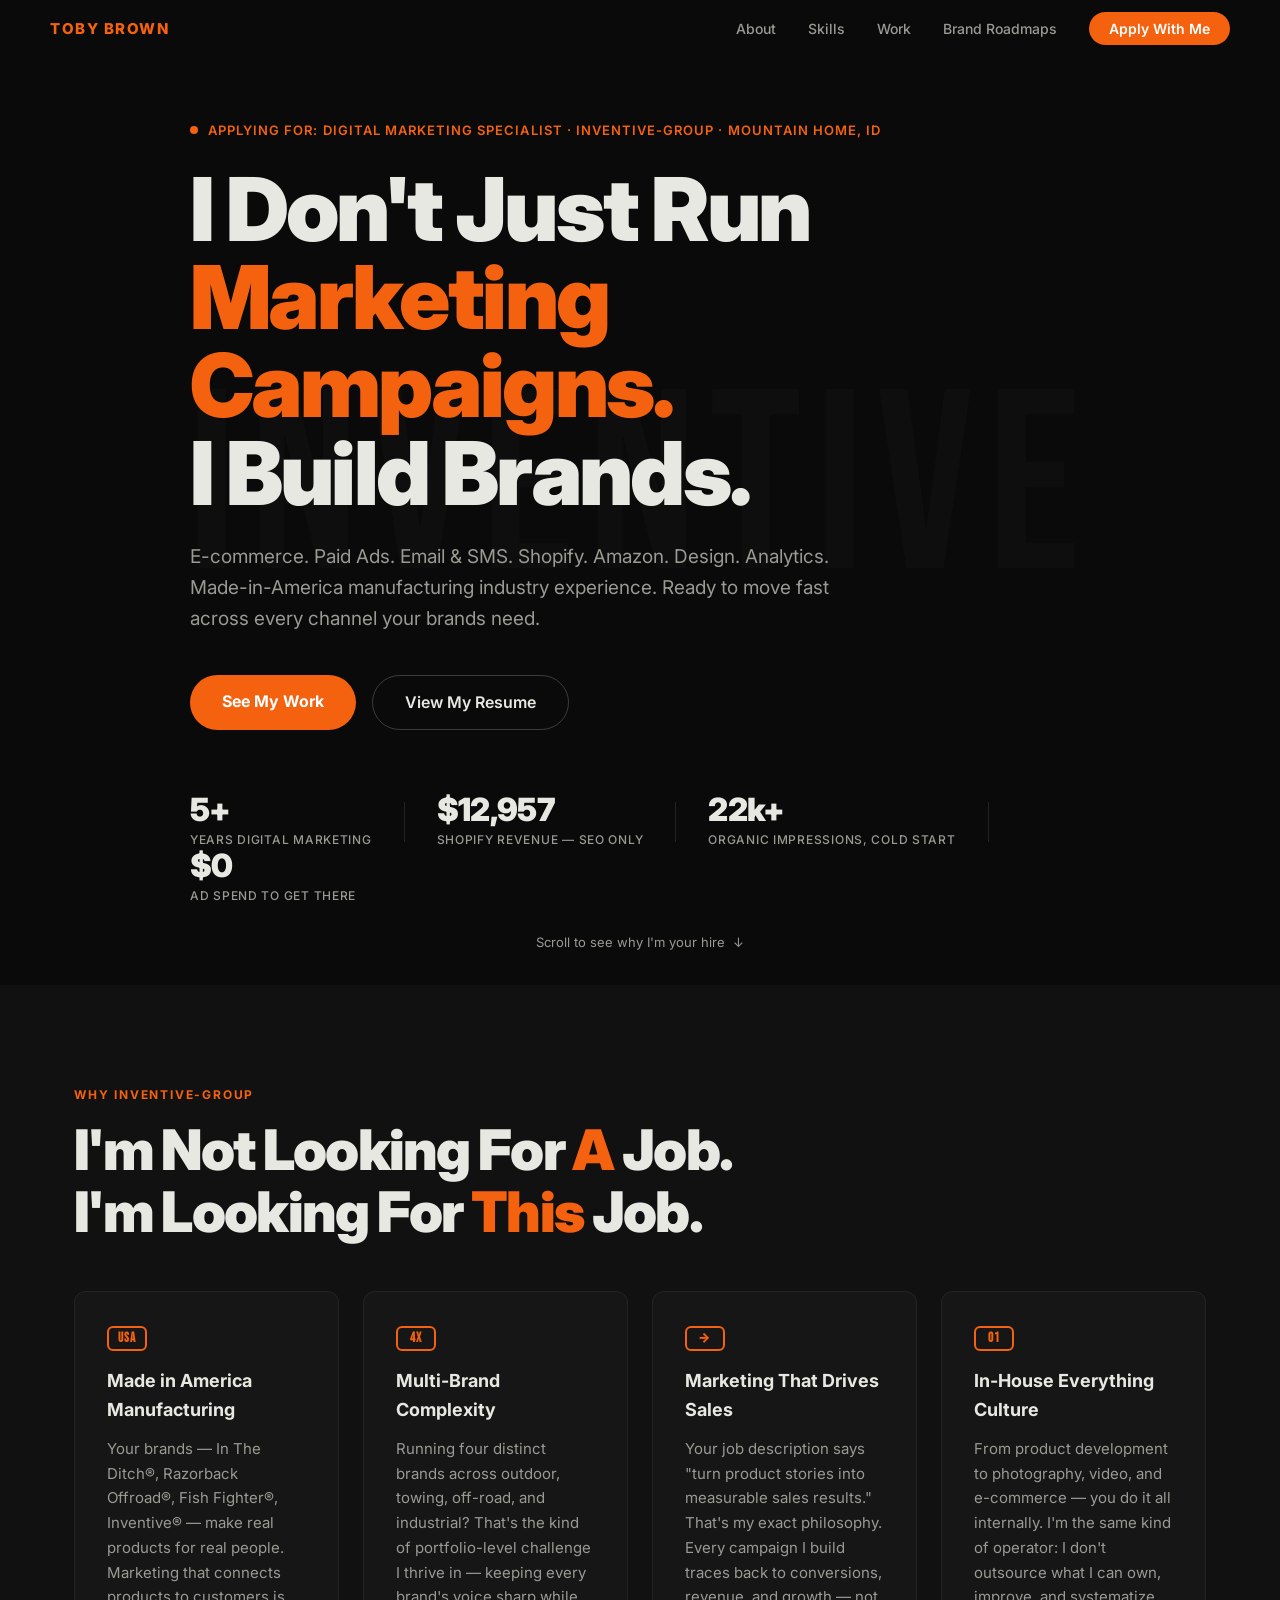
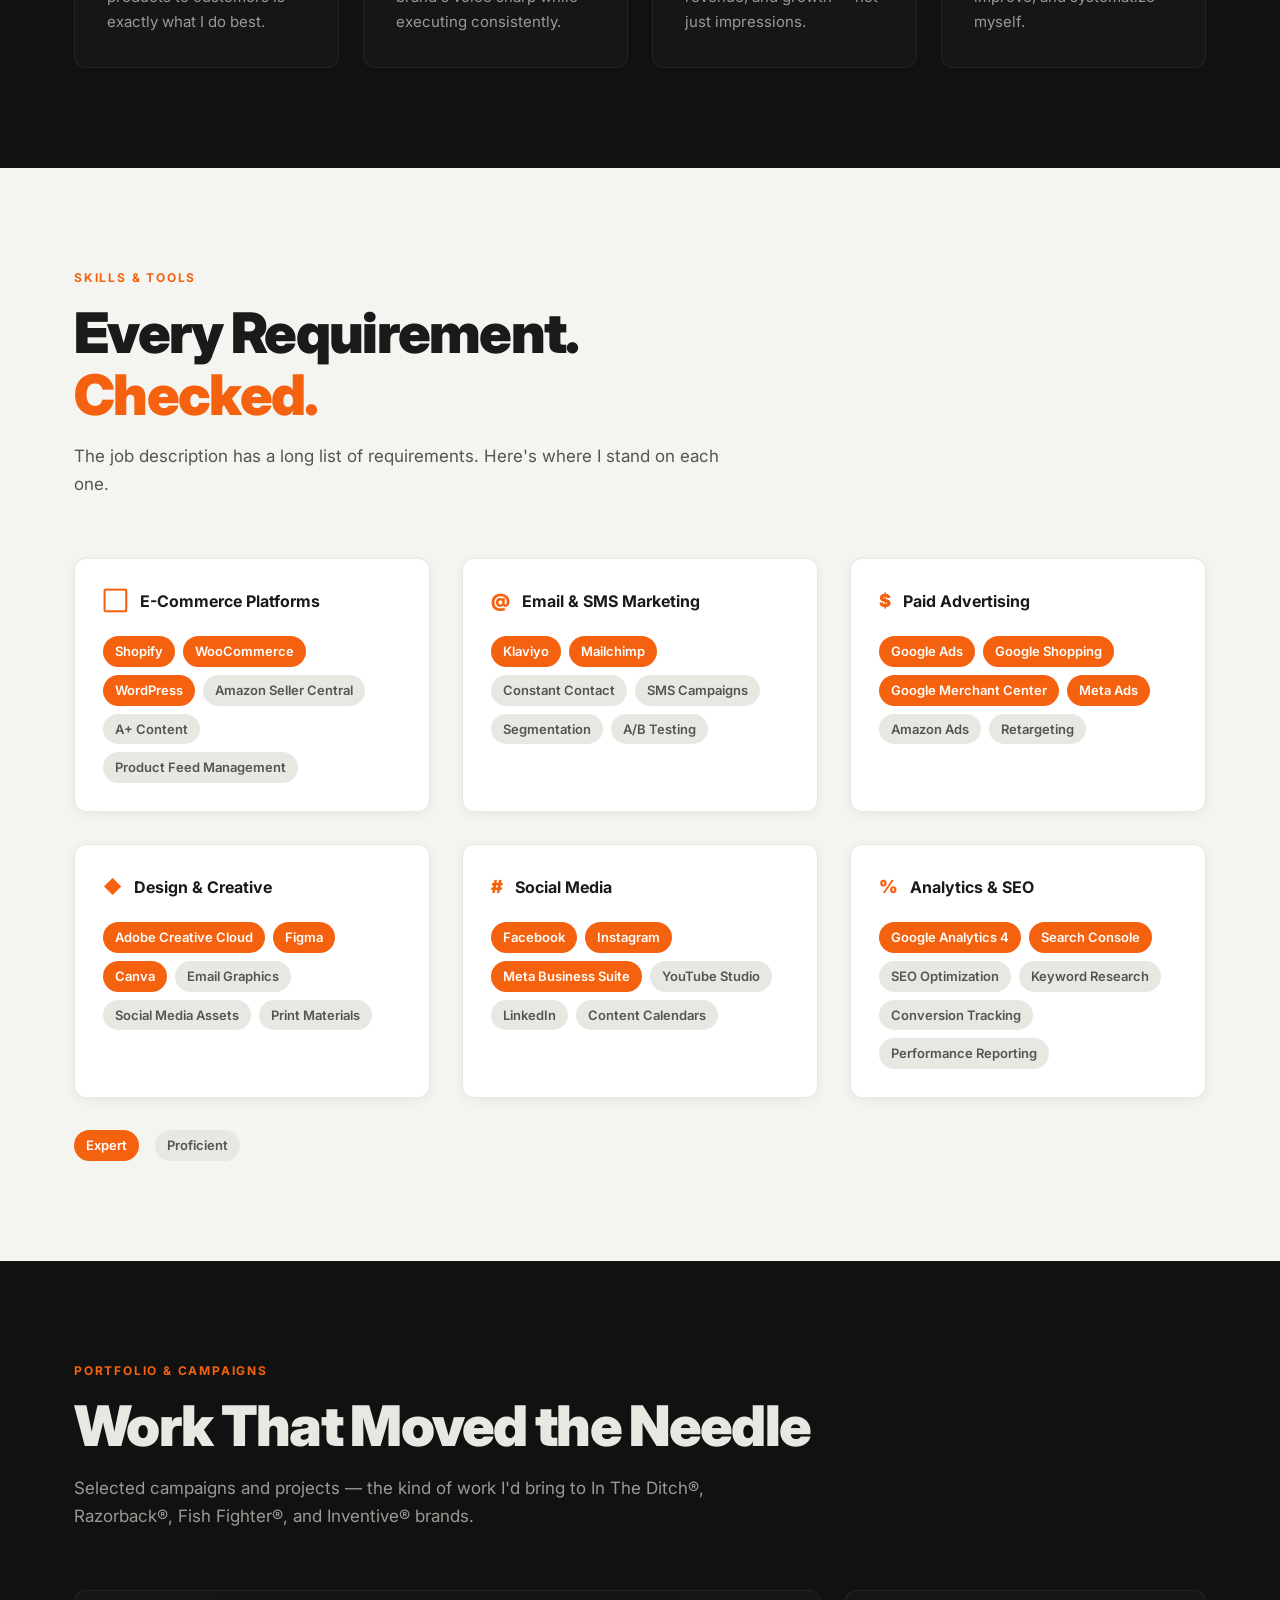
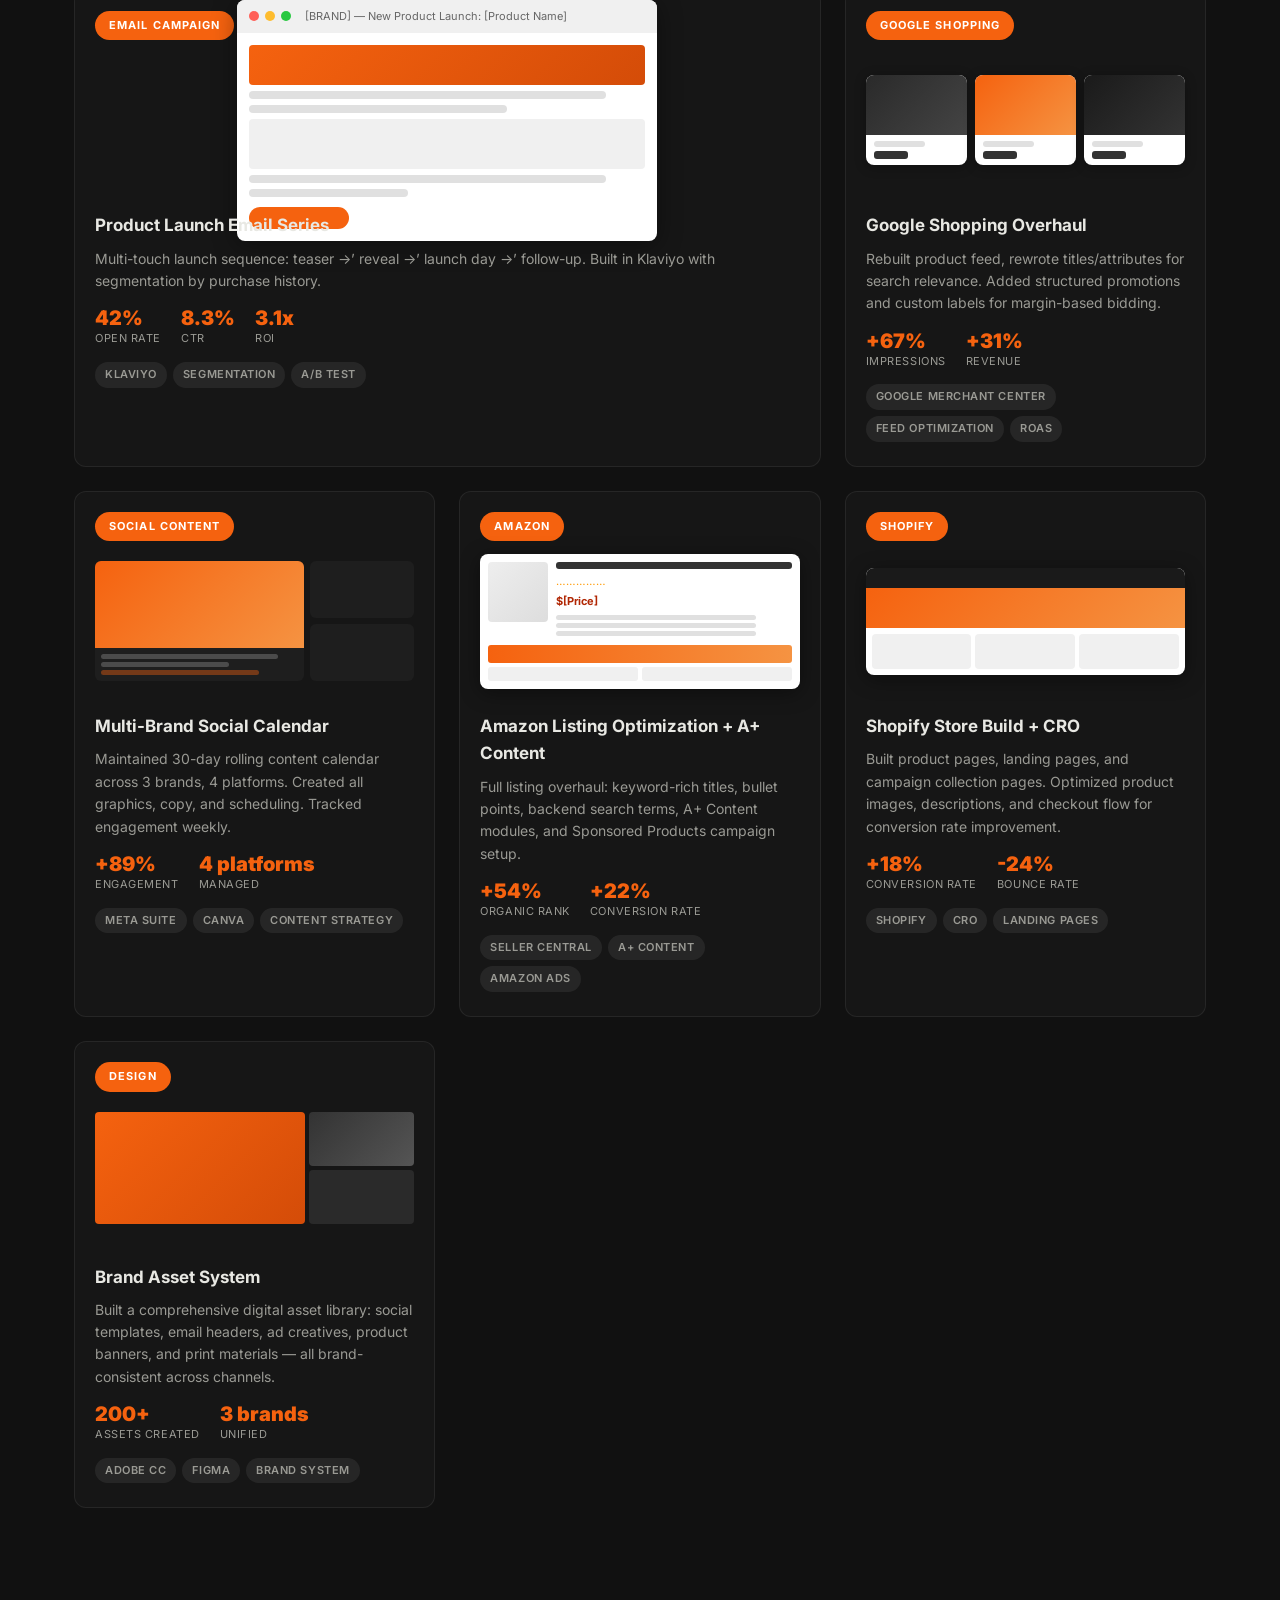
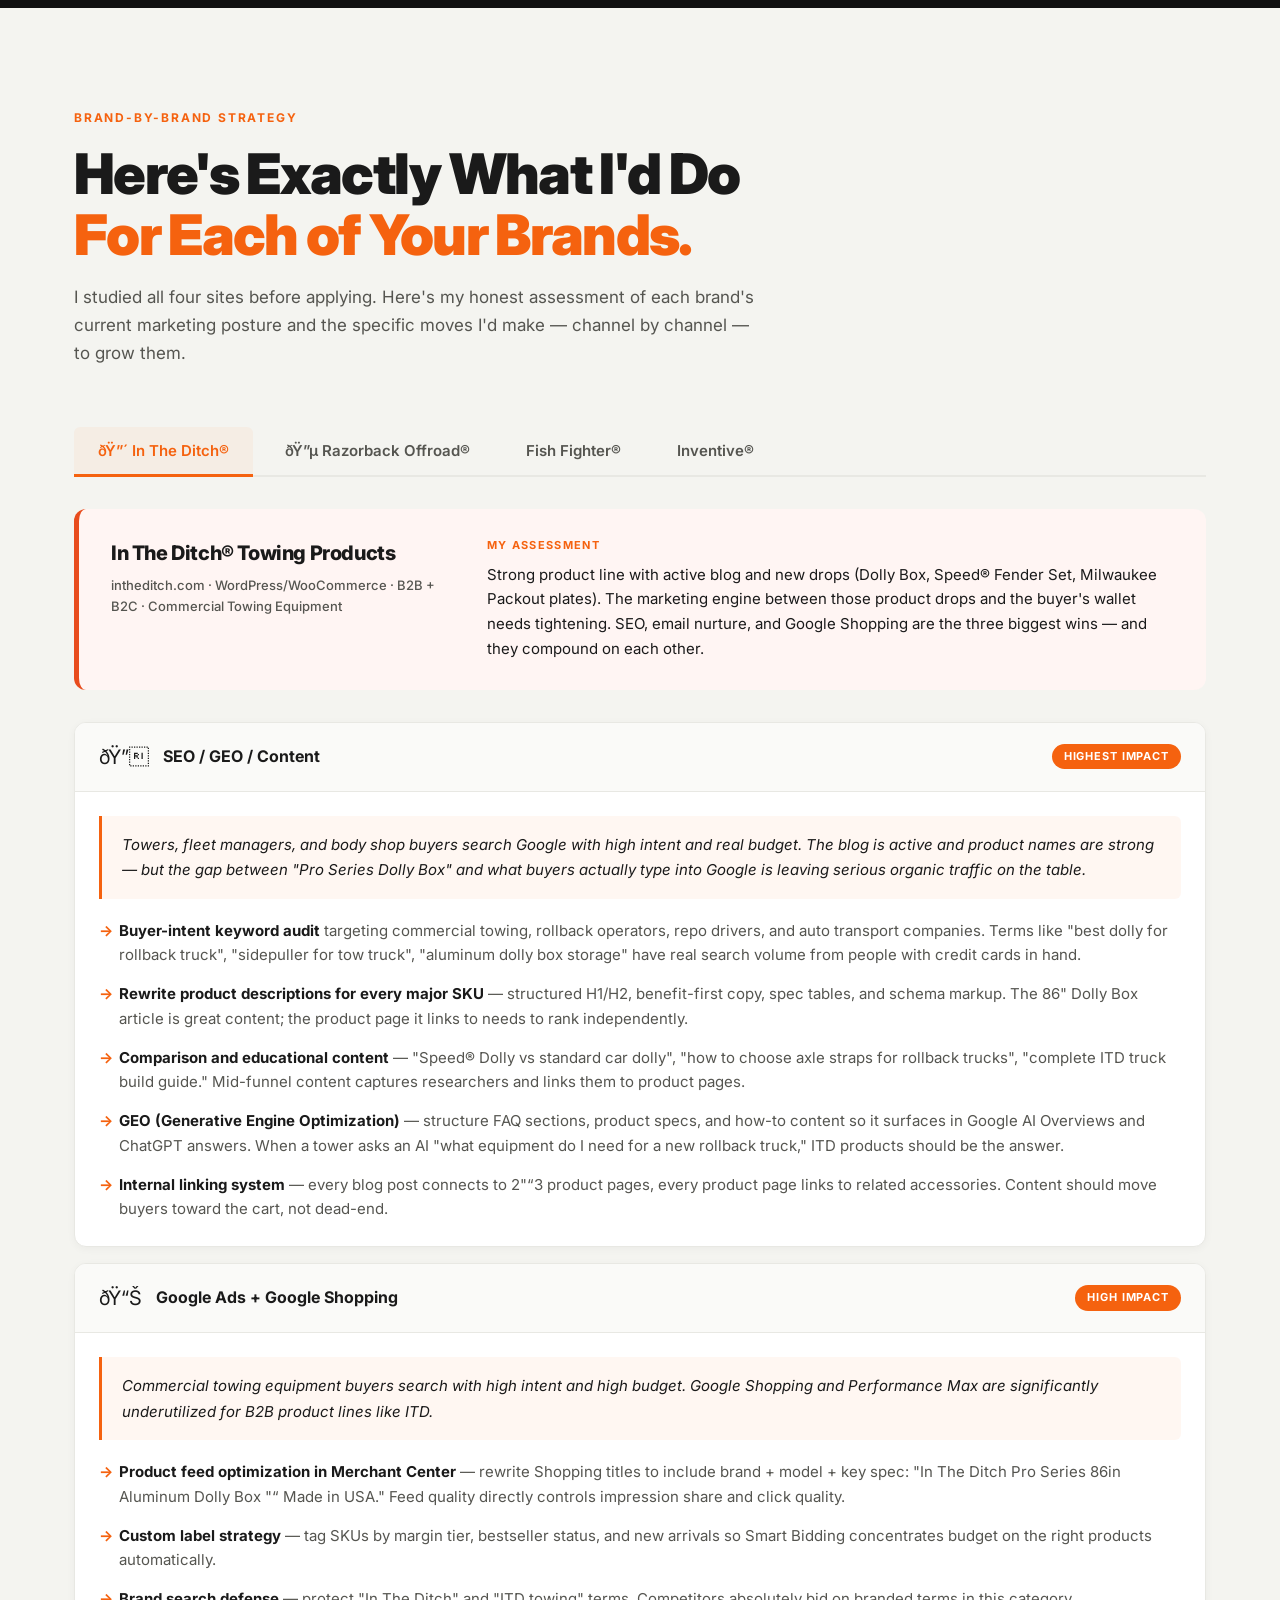
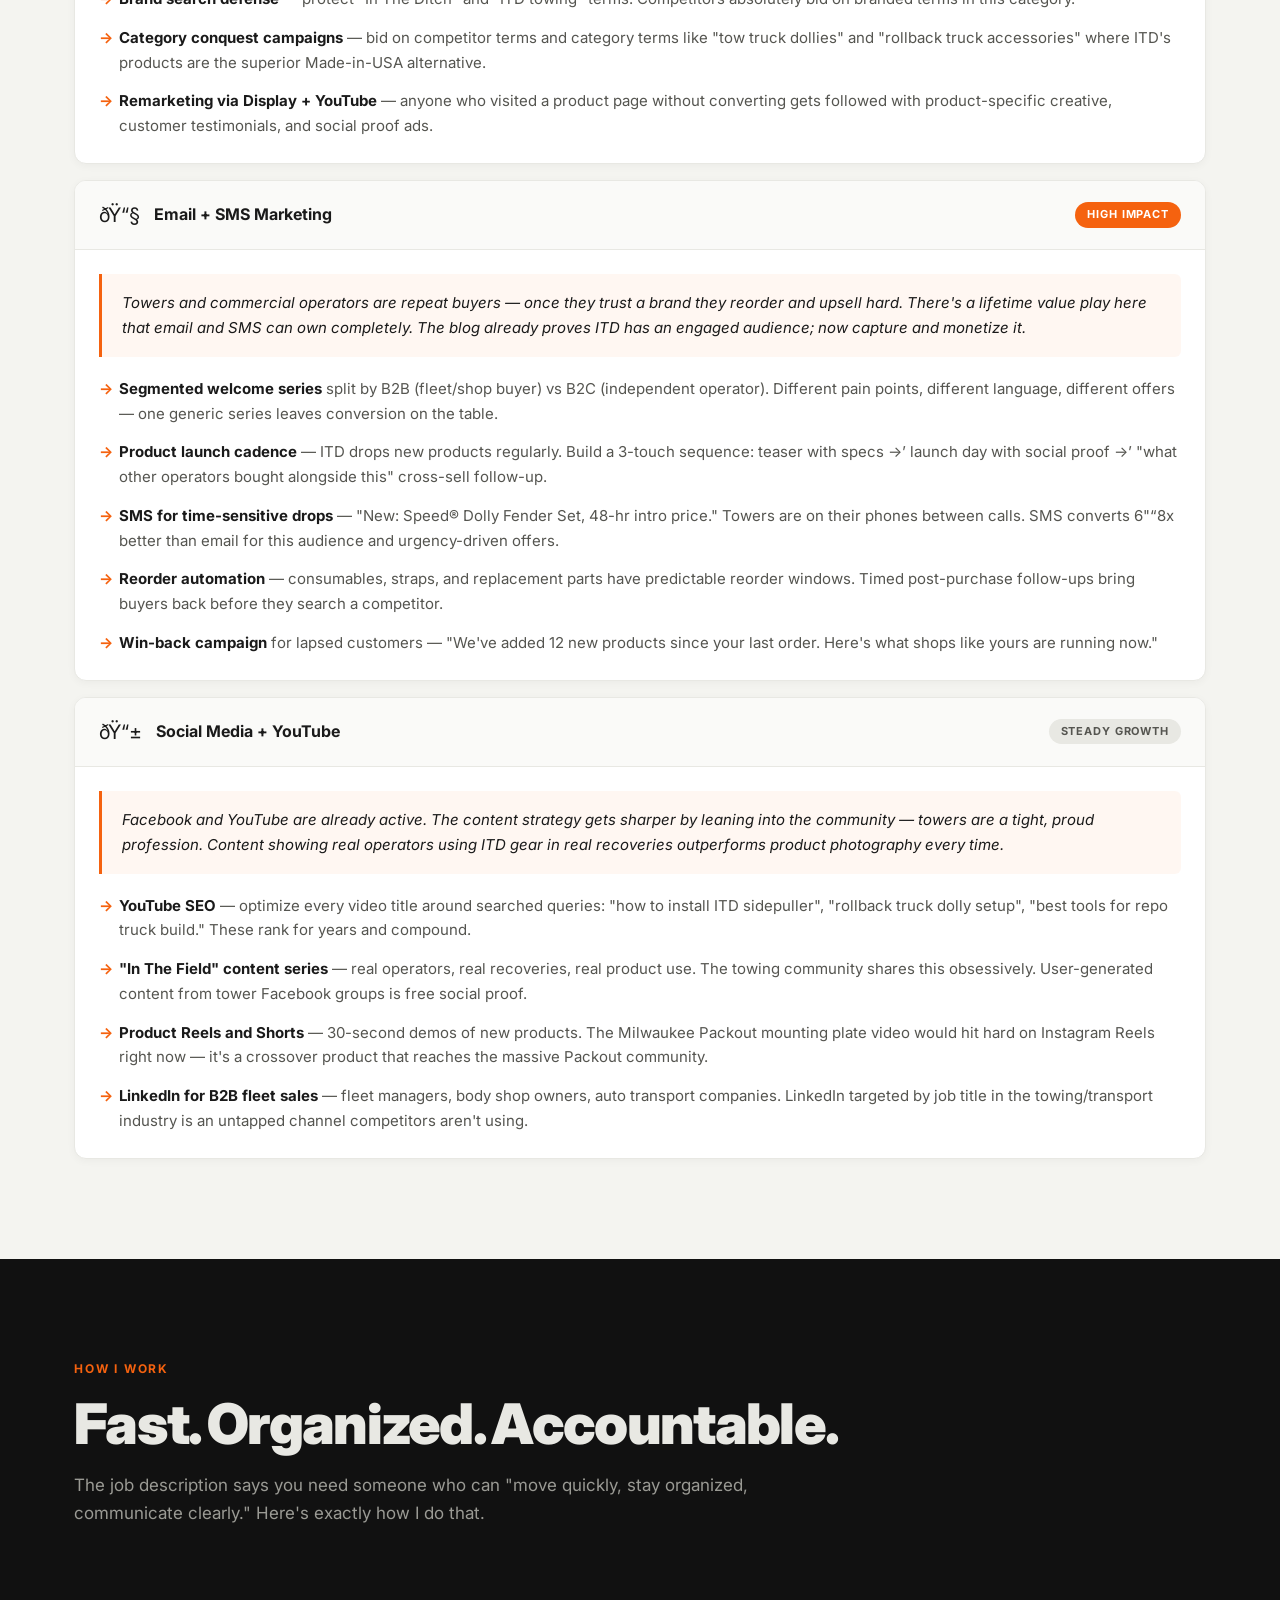
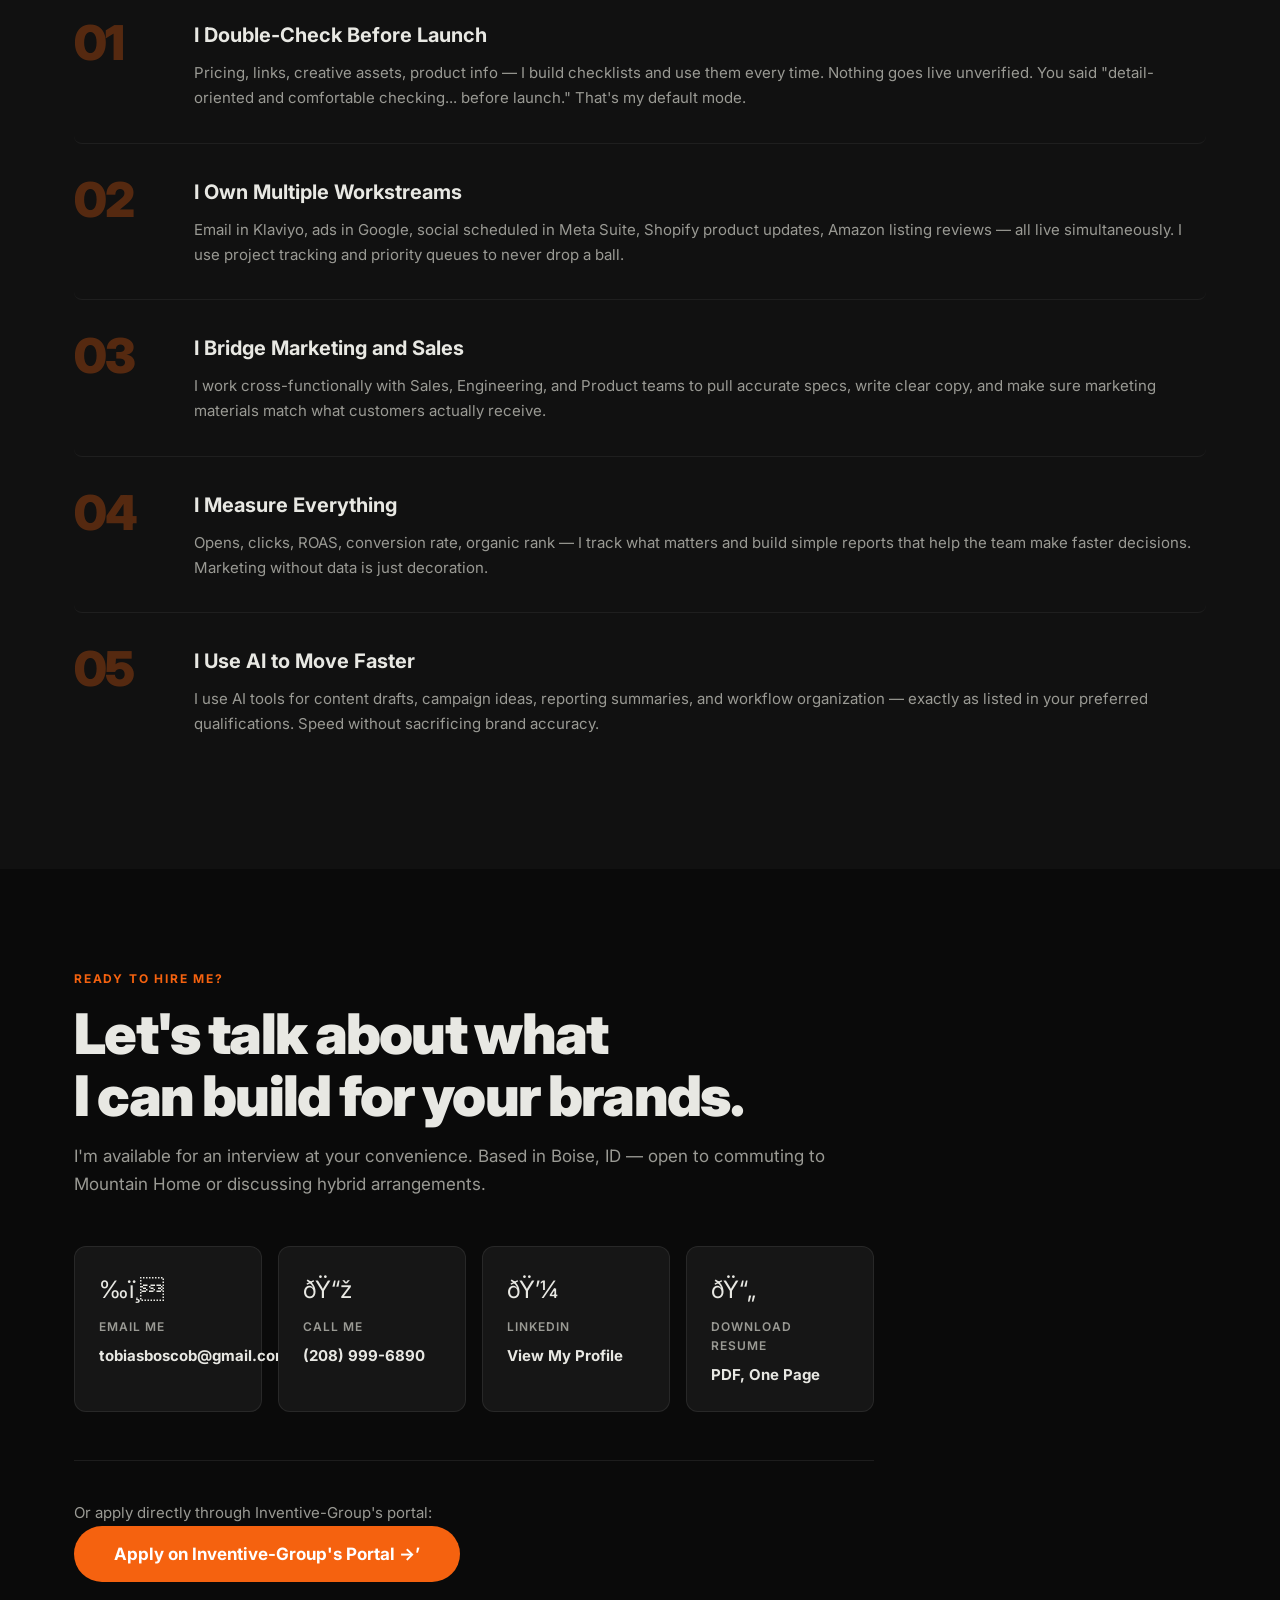
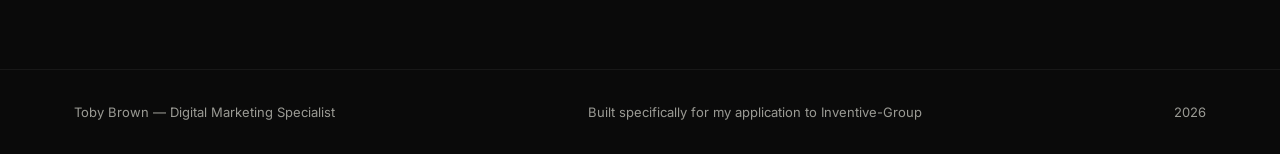
==== commit 00a39212: "Remove all emojis - replace with clean text/symbol icons" ====
--- a/index.html
+++ b/index.html
@@ -69,22 +69,22 @@
       <h2>I'm Not Looking For <em>A</em> Job.<br />I'm Looking For <em>This</em> Job.</h2>
       <div class="why-grid">
         <div class="why-card">
-          <div class="why-icon">&#x1F3ED;</div>
+          <div class="why-icon why-icon-text">USA</div>
           <h3>Made in America Manufacturing</h3>
           <p>Your brands &mdash; In The Ditch&reg;, Razorback Offroad&reg;, Fish Fighter&reg;, Inventive&reg; &mdash; make real products for real people. Marketing that connects products to customers is exactly what I do best.</p>
         </div>
         <div class="why-card">
-          <div class="why-icon">&#9889;</div>
+          <div class="why-icon why-icon-text">4X</div>
           <h3>Multi-Brand Complexity</h3>
           <p>Running four distinct brands across outdoor, towing, off-road, and industrial? That's the kind of portfolio-level challenge I thrive in &mdash; keeping every brand's voice sharp while executing consistently.</p>
         </div>
         <div class="why-card">
-          <div class="why-icon">&#x1F3AF;</div>
+          <div class="why-icon why-icon-text">&#8594;</div>
           <h3>Marketing That Drives Sales</h3>
           <p>Your job description says "turn product stories into measurable sales results." That's my exact philosophy. Every campaign I build traces back to conversions, revenue, and growth &mdash; not just impressions.</p>
         </div>
         <div class="why-card">
-          <div class="why-icon">&#x1F680;</div>
+          <div class="why-icon why-icon-text">01</div>
           <h3>In-House Everything Culture</h3>
           <p>From product development to photography, video, and e-commerce &mdash; you do it all internally. I'm the same kind of operator: I don't outsource what I can own, improve, and systematize myself.</p>
         </div>
@@ -103,7 +103,7 @@
 
         <div class="skill-category">
           <div class="skill-cat-header">
-            <span class="skill-cat-icon">&rsquo;</span>
+            <span class="skill-cat-icon sci">&#x2B1C;</span>
             <h3>E-Commerce Platforms</h3>
           </div>
           <div class="skill-tags">
@@ -118,7 +118,7 @@
 
         <div class="skill-category">
           <div class="skill-cat-header">
-            <span class="skill-cat-icon">ðŸ&ldquo;§</span>
+            <span class="skill-cat-icon sci">@</span>
             <h3>Email & SMS Marketing</h3>
           </div>
           <div class="skill-tags">
@@ -133,7 +133,7 @@
 
         <div class="skill-category">
           <div class="skill-cat-header">
-            <span class="skill-cat-icon">ðŸ&ldquo;Š</span>
+            <span class="skill-cat-icon sci">$</span>
             <h3>Paid Advertising</h3>
           </div>
           <div class="skill-tags">
@@ -148,7 +148,7 @@
 
         <div class="skill-category">
           <div class="skill-cat-header">
-            <span class="skill-cat-icon">¨</span>
+            <span class="skill-cat-icon sci">&#9670;</span>
             <h3>Design & Creative</h3>
           </div>
           <div class="skill-tags">
@@ -163,7 +163,7 @@
 
         <div class="skill-category">
           <div class="skill-cat-header">
-            <span class="skill-cat-icon">ðŸ&ldquo;±</span>
+            <span class="skill-cat-icon sci">#</span>
             <h3>Social Media</h3>
           </div>
           <div class="skill-tags">
@@ -178,7 +178,7 @@
 
         <div class="skill-category">
           <div class="skill-cat-header">
-            <span class="skill-cat-icon">ðŸ&ldquo;ˆ</span>
+            <span class="skill-cat-icon sci">%</span>
             <h3>Analytics & SEO</h3>
           </div>
           <div class="skill-tags">
@@ -424,8 +424,8 @@
       <div class="brand-tabs">
         <button class="brand-tab active" data-brand="itd">ðŸ&rdquo;´ In The Ditch&reg;</button>
         <button class="brand-tab" data-brand="rbo">ðŸ&rdquo;µ Razorback Offroad&reg;</button>
-        <button class="brand-tab" data-brand="ff">&#x1F7E2; Fish Fighter&reg;</button>
-        <button class="brand-tab" data-brand="inv">&#x1F7E0; Inventive&reg;</button>
+        <button class="brand-tab" data-brand="ff">Fish Fighter&reg;</button>
+        <button class="brand-tab" data-brand="inv">Inventive&reg;</button>
       </div>
 
       <!-- ITD -->
@@ -639,7 +639,7 @@
 
           <div class="channel-block">
             <div class="channel-header">
-              <span class="channel-icon">&#x1F3AC;</span>
+              <span class="channel-icon ci">YT</span>
               <span class="channel-name">YouTube SEO + Content Strategy</span>
               <span class="channel-priority high">High Impact</span>
             </div>
@@ -742,7 +742,7 @@
 
           <div class="channel-block">
             <div class="channel-header">
-              <span class="channel-icon">&#x1F3AC;</span>
+              <span class="channel-icon ci">YT</span>
               <span class="channel-name">YouTube + Visual Content</span>
               <span class="channel-priority high">High Impact</span>
             </div>
--- a/style.css
+++ b/style.css
@@ -1,3 +1,42 @@
+/* ===== TEXT ICON OVERRIDES (no emoji) ===== */
+.why-icon-text {
+  font-family: var(--font-display), sans-serif !important;
+  font-size: 13px !important;
+  font-weight: 900 !important;
+  letter-spacing: 0.08em !important;
+  color: var(--orange) !important;
+  border: 2px solid var(--orange) !important;
+  border-radius: 6px !important;
+  padding: 4px 8px !important;
+  line-height: 1 !important;
+  display: inline-flex !important;
+  align-items: center !important;
+  justify-content: center !important;
+  min-width: 40px !important;
+}
+
+.channel-icon.ci {
+  font-family: var(--font-body), sans-serif !important;
+  font-size: 10px !important;
+  font-weight: 800 !important;
+  letter-spacing: 0.06em !important;
+  color: var(--orange) !important;
+  background: rgba(245,98,15,0.12) !important;
+  border: 1px solid rgba(245,98,15,0.3) !important;
+  border-radius: 4px !important;
+  padding: 3px 6px !important;
+  line-height: 1 !important;
+  min-width: 36px !important;
+  text-align: center !important;
+}
+
+.skill-cat-icon.sci {
+  font-size: 18px !important;
+  font-weight: 900 !important;
+  color: var(--orange) !important;
+  font-family: var(--font-body), sans-serif !important;
+}
+
 /* ===== BASE ===== */
 *, *::before, *::after { box-sizing: border-box; margin: 0; padding: 0; }
 
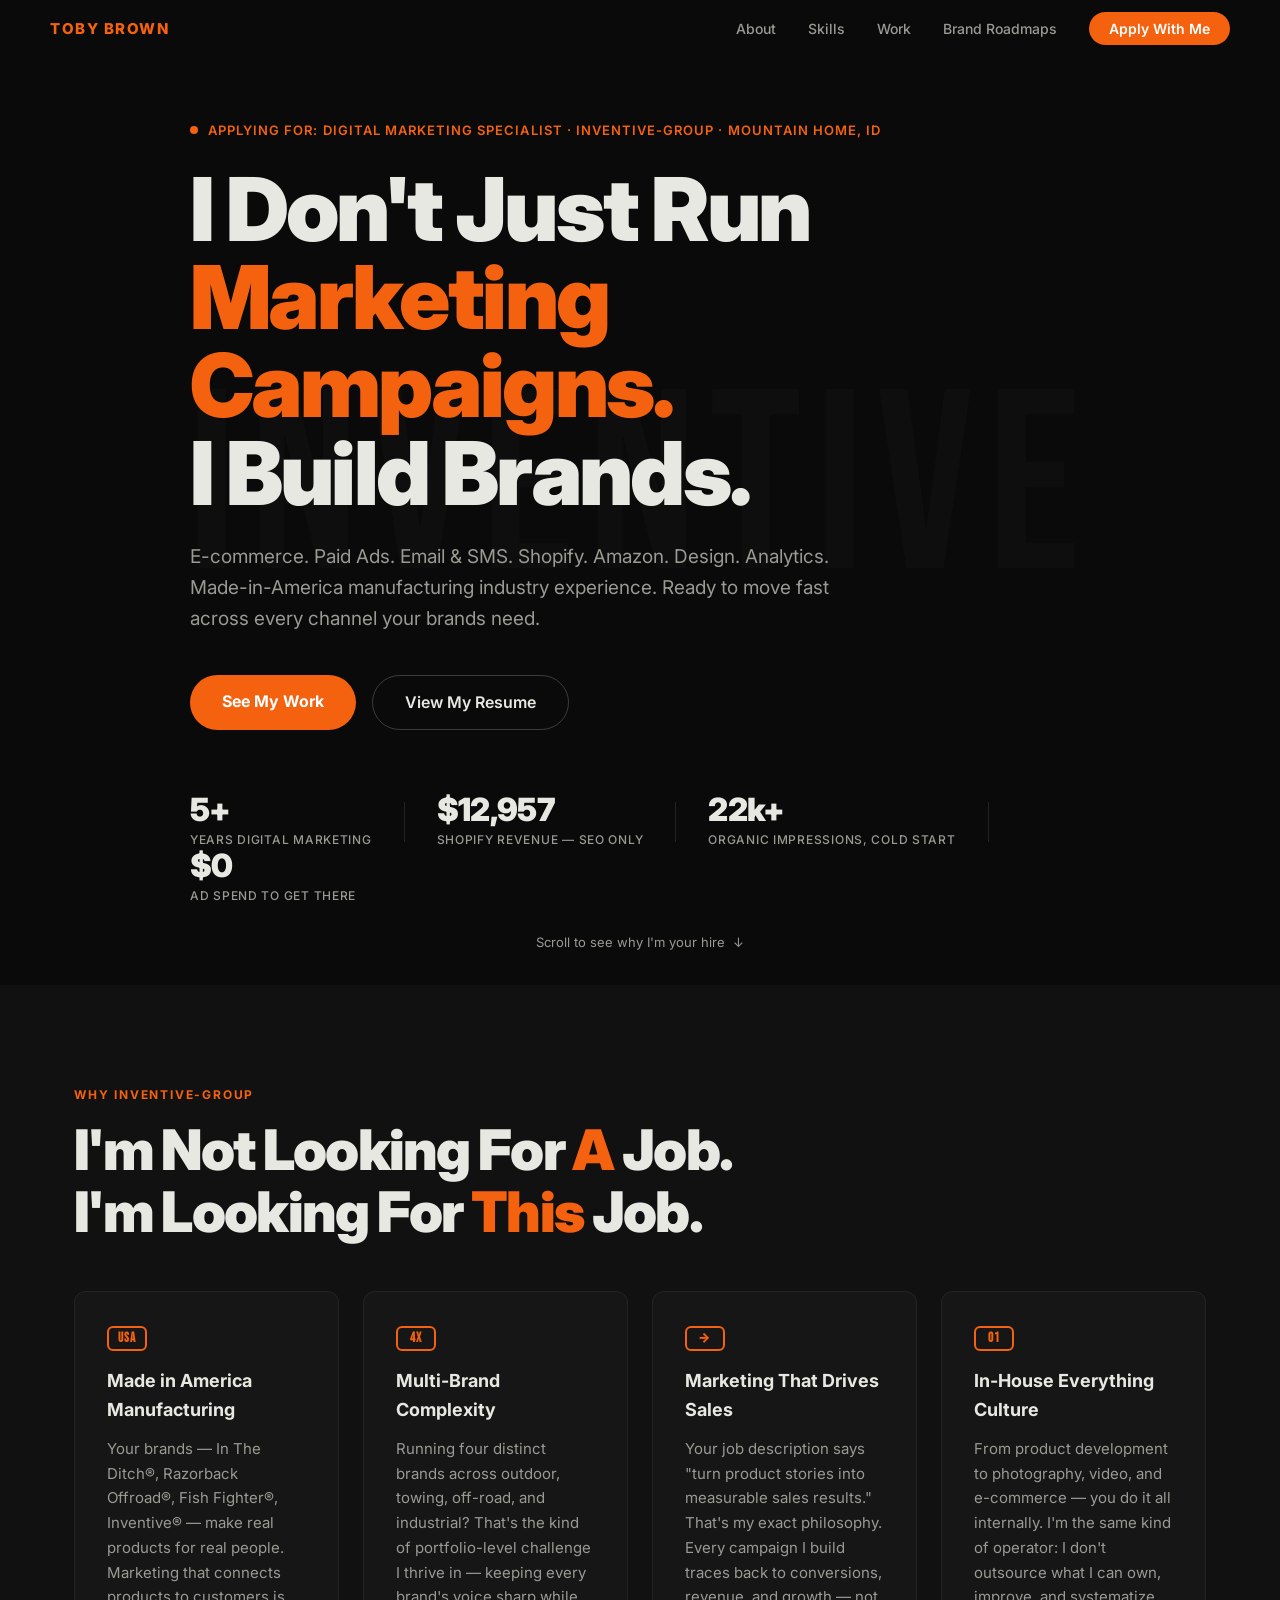
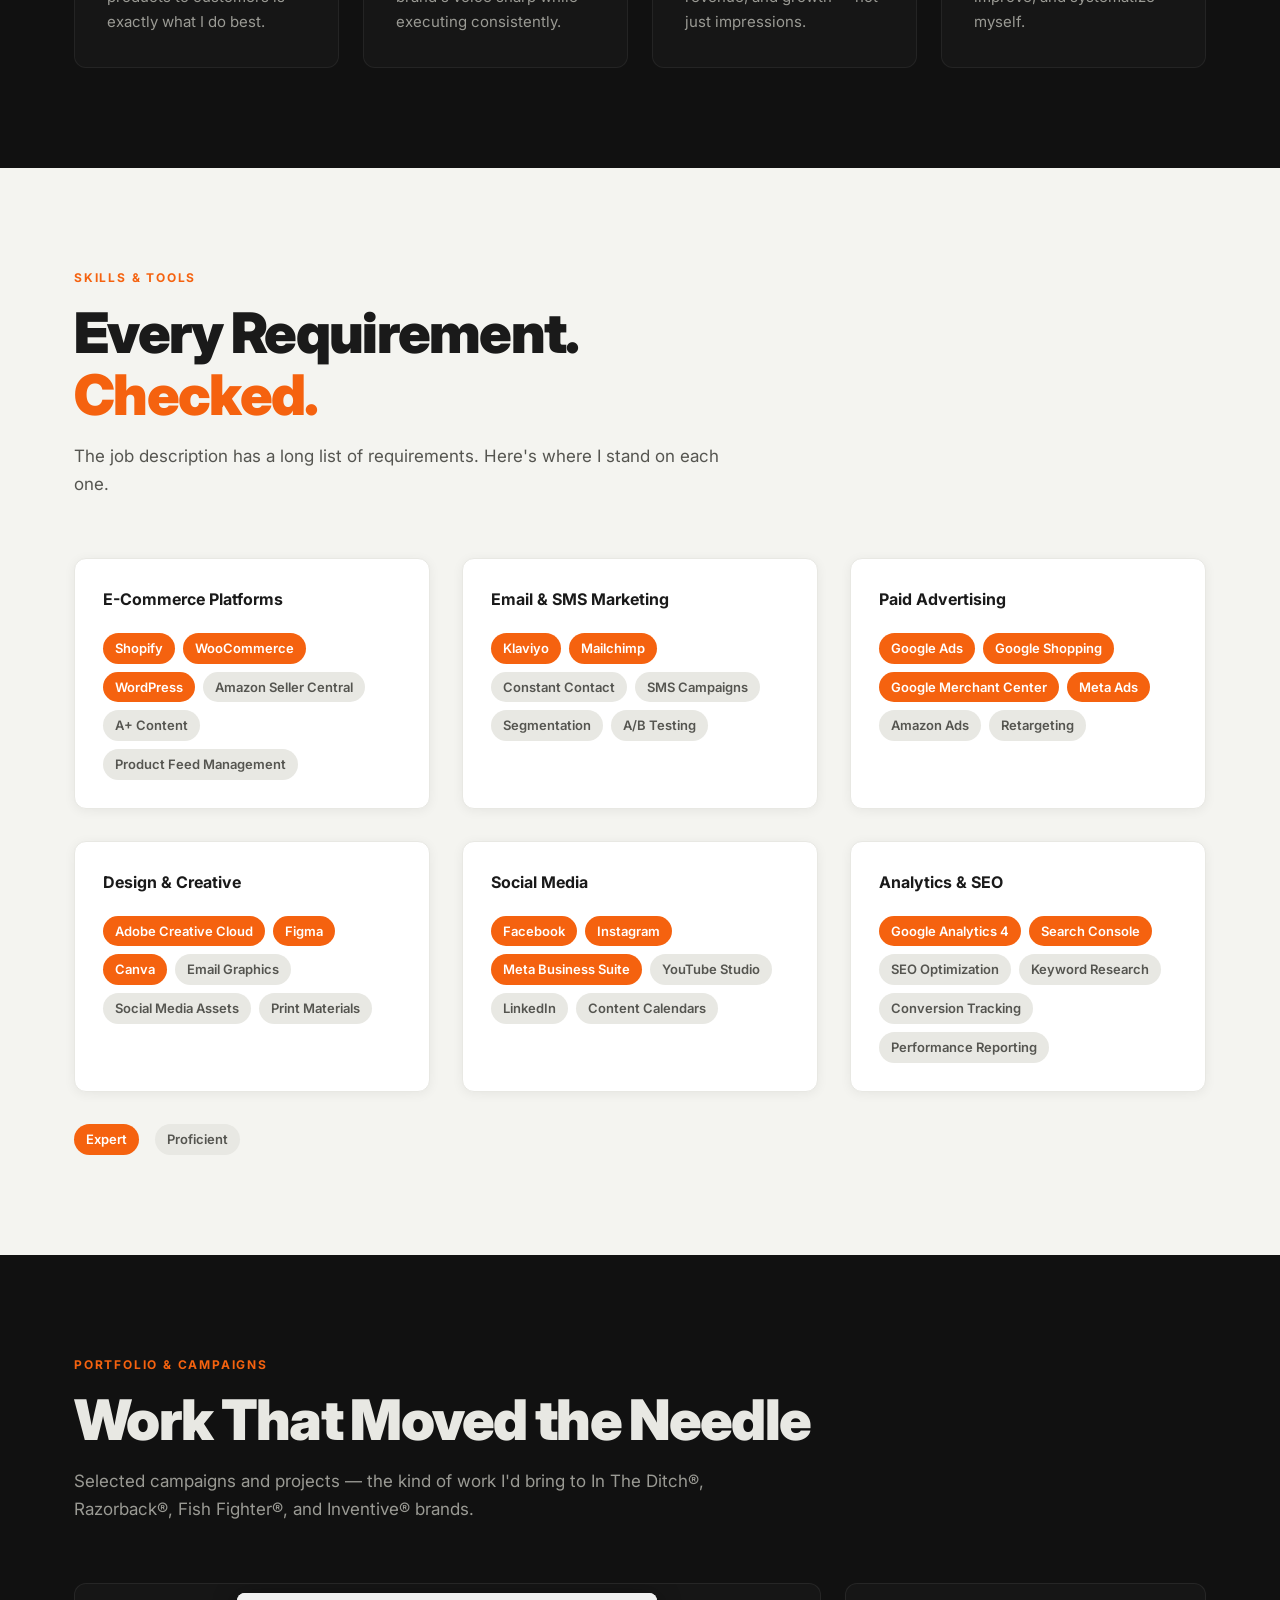
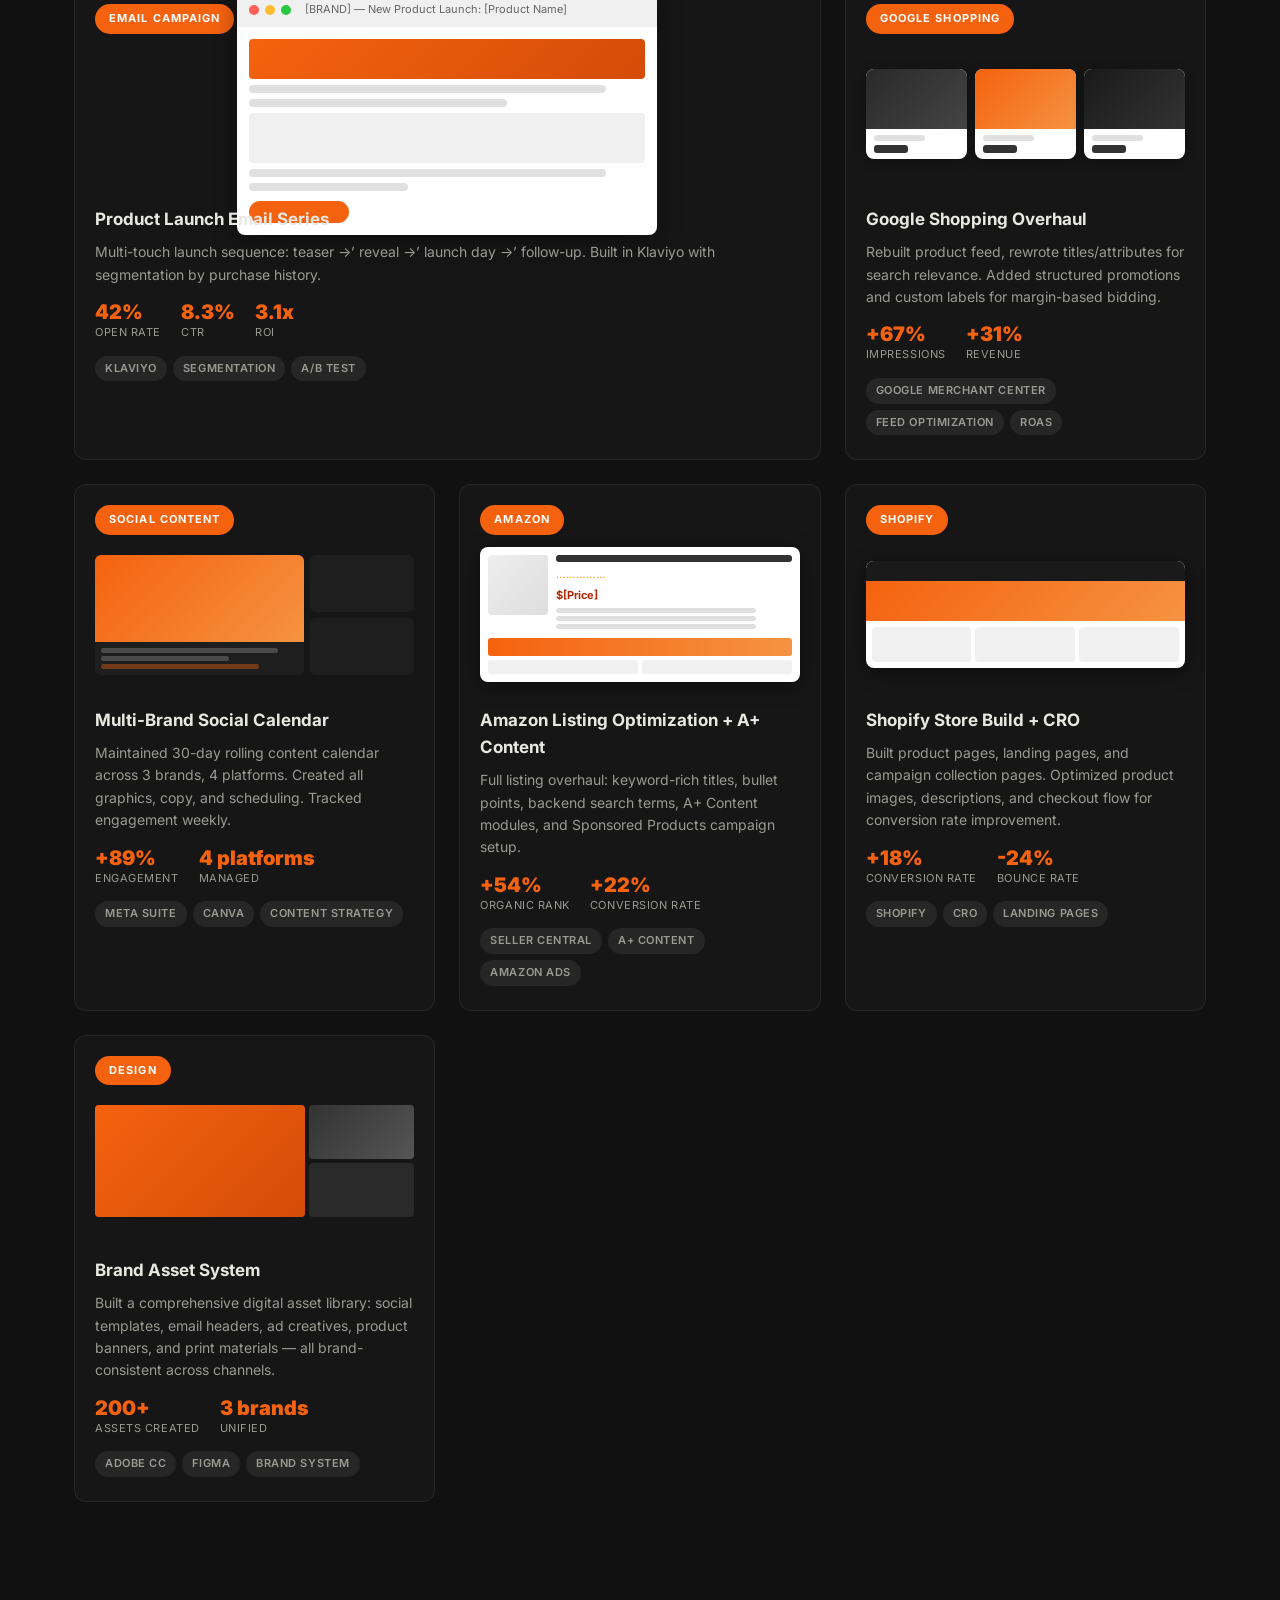
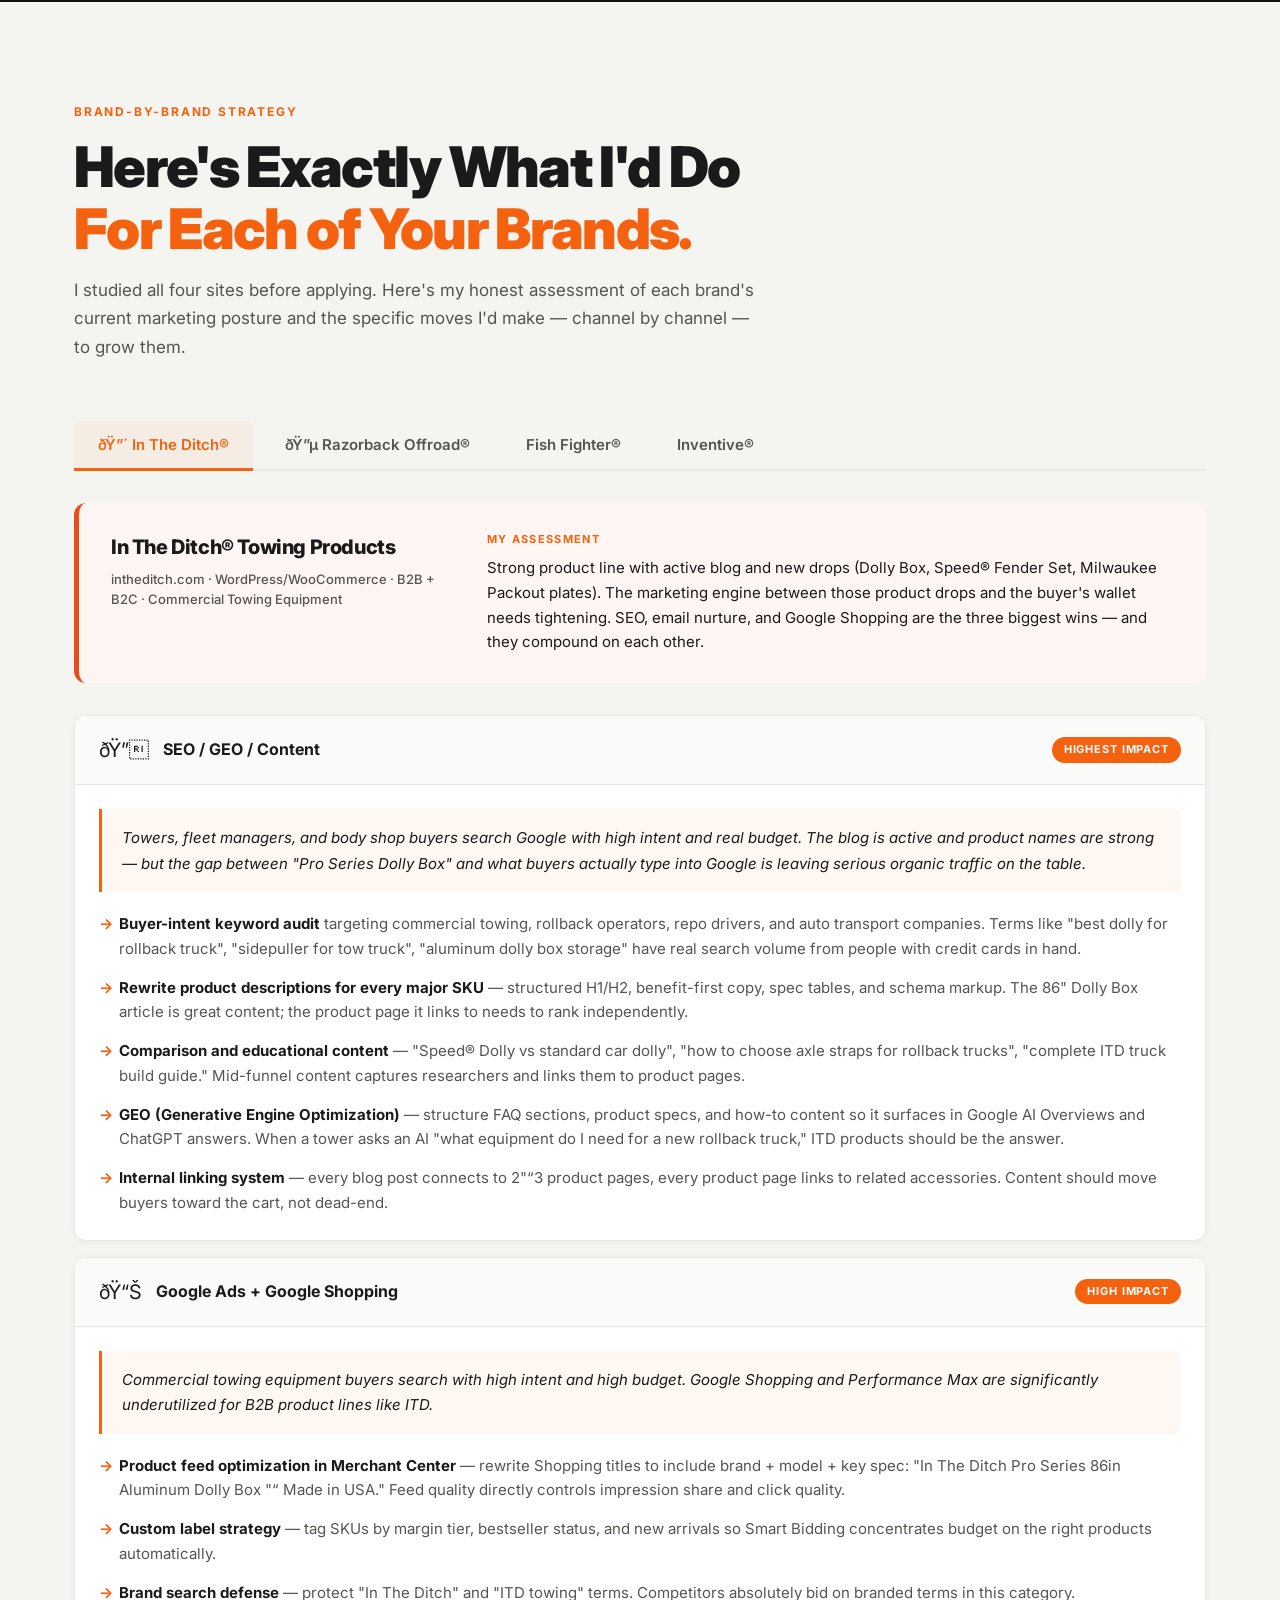
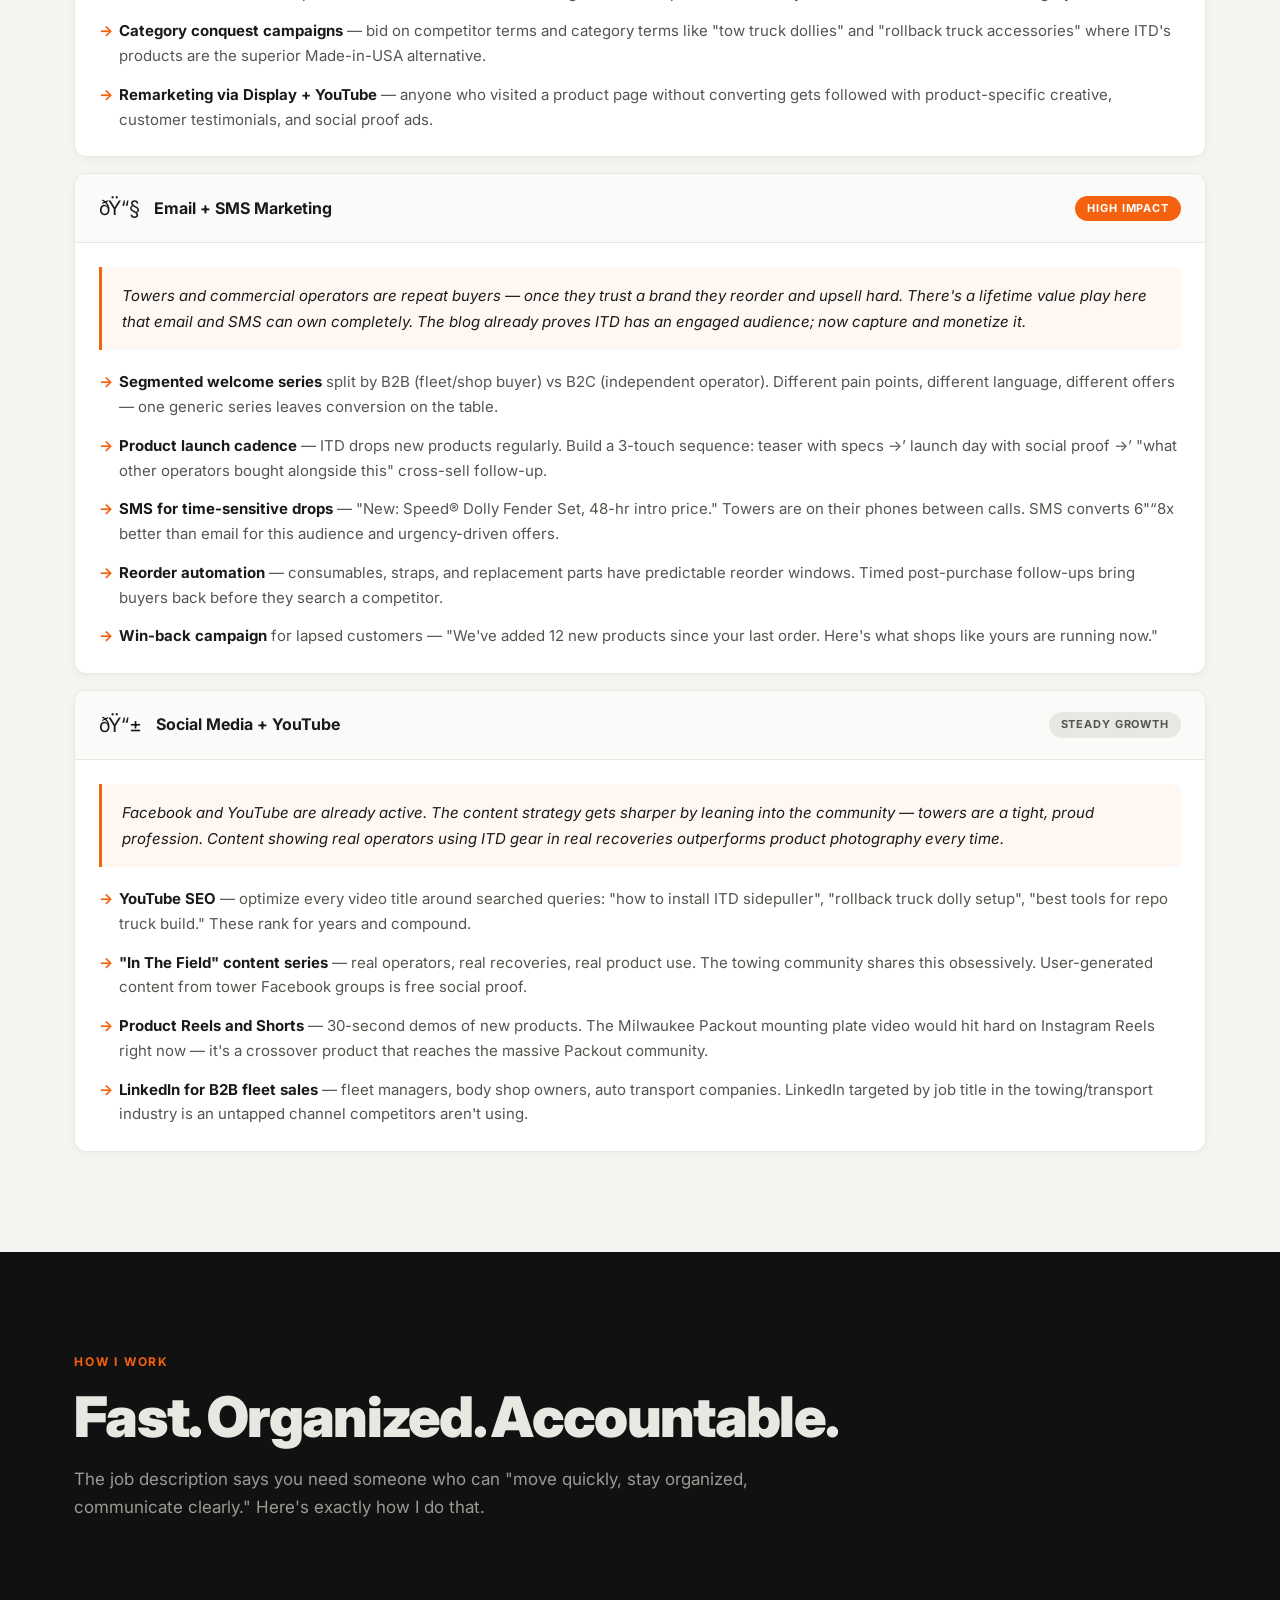
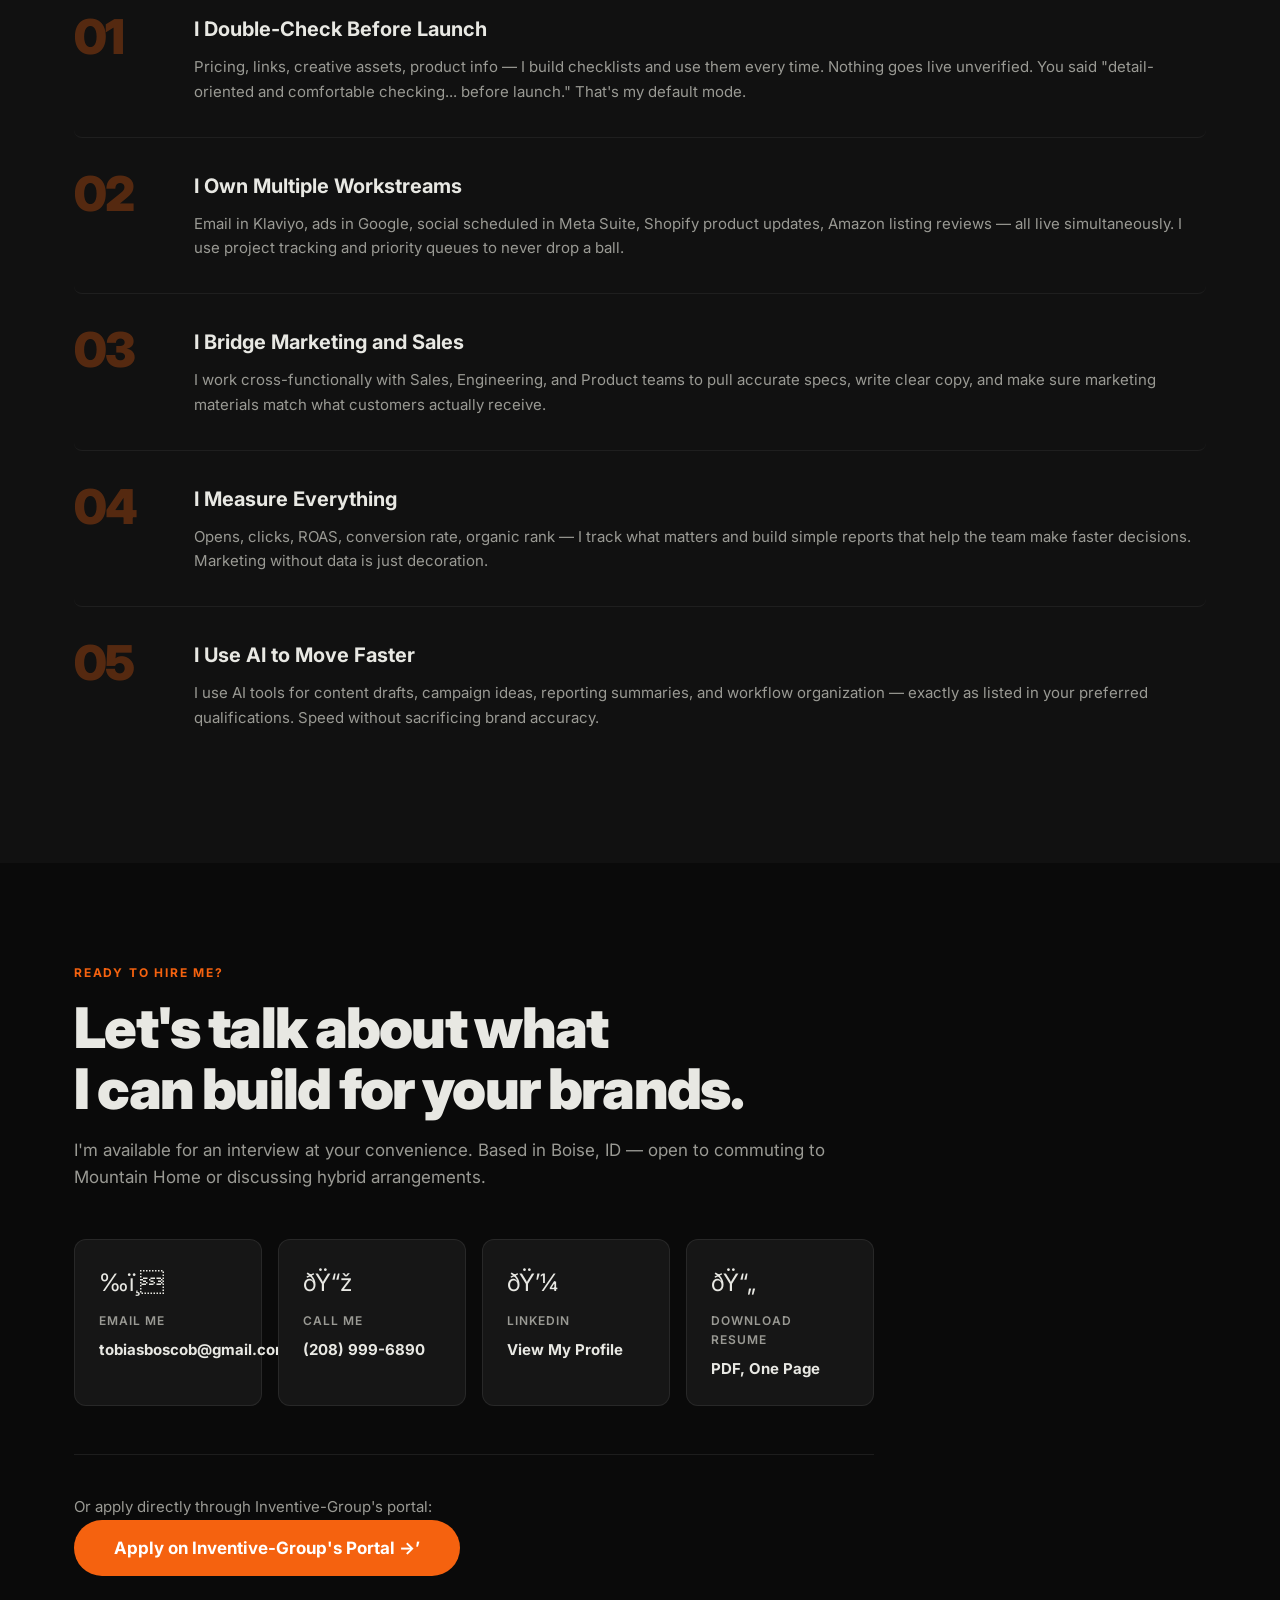
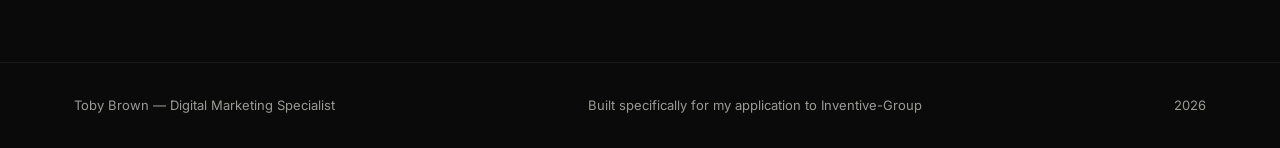
==== commit 632da303: "Remove all corrupted skill category icons - clean headings only" ====
--- a/index.html
+++ b/index.html
@@ -103,7 +103,6 @@
 
         <div class="skill-category">
           <div class="skill-cat-header">
-            <span class="skill-cat-icon sci">&#x2B1C;</span>
             <h3>E-Commerce Platforms</h3>
           </div>
           <div class="skill-tags">
@@ -118,8 +117,7 @@
 
         <div class="skill-category">
           <div class="skill-cat-header">
-            <span class="skill-cat-icon sci">@</span>
-            <h3>Email & SMS Marketing</h3>
+            <h3>Email &amp; SMS Marketing</h3>
           </div>
           <div class="skill-tags">
             <span class="skill-tag expert">Klaviyo</span>
@@ -133,7 +131,6 @@
 
         <div class="skill-category">
           <div class="skill-cat-header">
-            <span class="skill-cat-icon sci">$</span>
             <h3>Paid Advertising</h3>
           </div>
           <div class="skill-tags">
@@ -148,8 +145,7 @@
 
         <div class="skill-category">
           <div class="skill-cat-header">
-            <span class="skill-cat-icon sci">&#9670;</span>
-            <h3>Design & Creative</h3>
+            <h3>Design &amp; Creative</h3>
           </div>
           <div class="skill-tags">
             <span class="skill-tag expert">Adobe Creative Cloud</span>
@@ -163,7 +159,6 @@
 
         <div class="skill-category">
           <div class="skill-cat-header">
-            <span class="skill-cat-icon sci">#</span>
             <h3>Social Media</h3>
           </div>
           <div class="skill-tags">
@@ -178,8 +173,7 @@
 
         <div class="skill-category">
           <div class="skill-cat-header">
-            <span class="skill-cat-icon sci">%</span>
-            <h3>Analytics & SEO</h3>
+            <h3>Analytics &amp; SEO</h3>
           </div>
           <div class="skill-tags">
             <span class="skill-tag expert">Google Analytics 4</span>
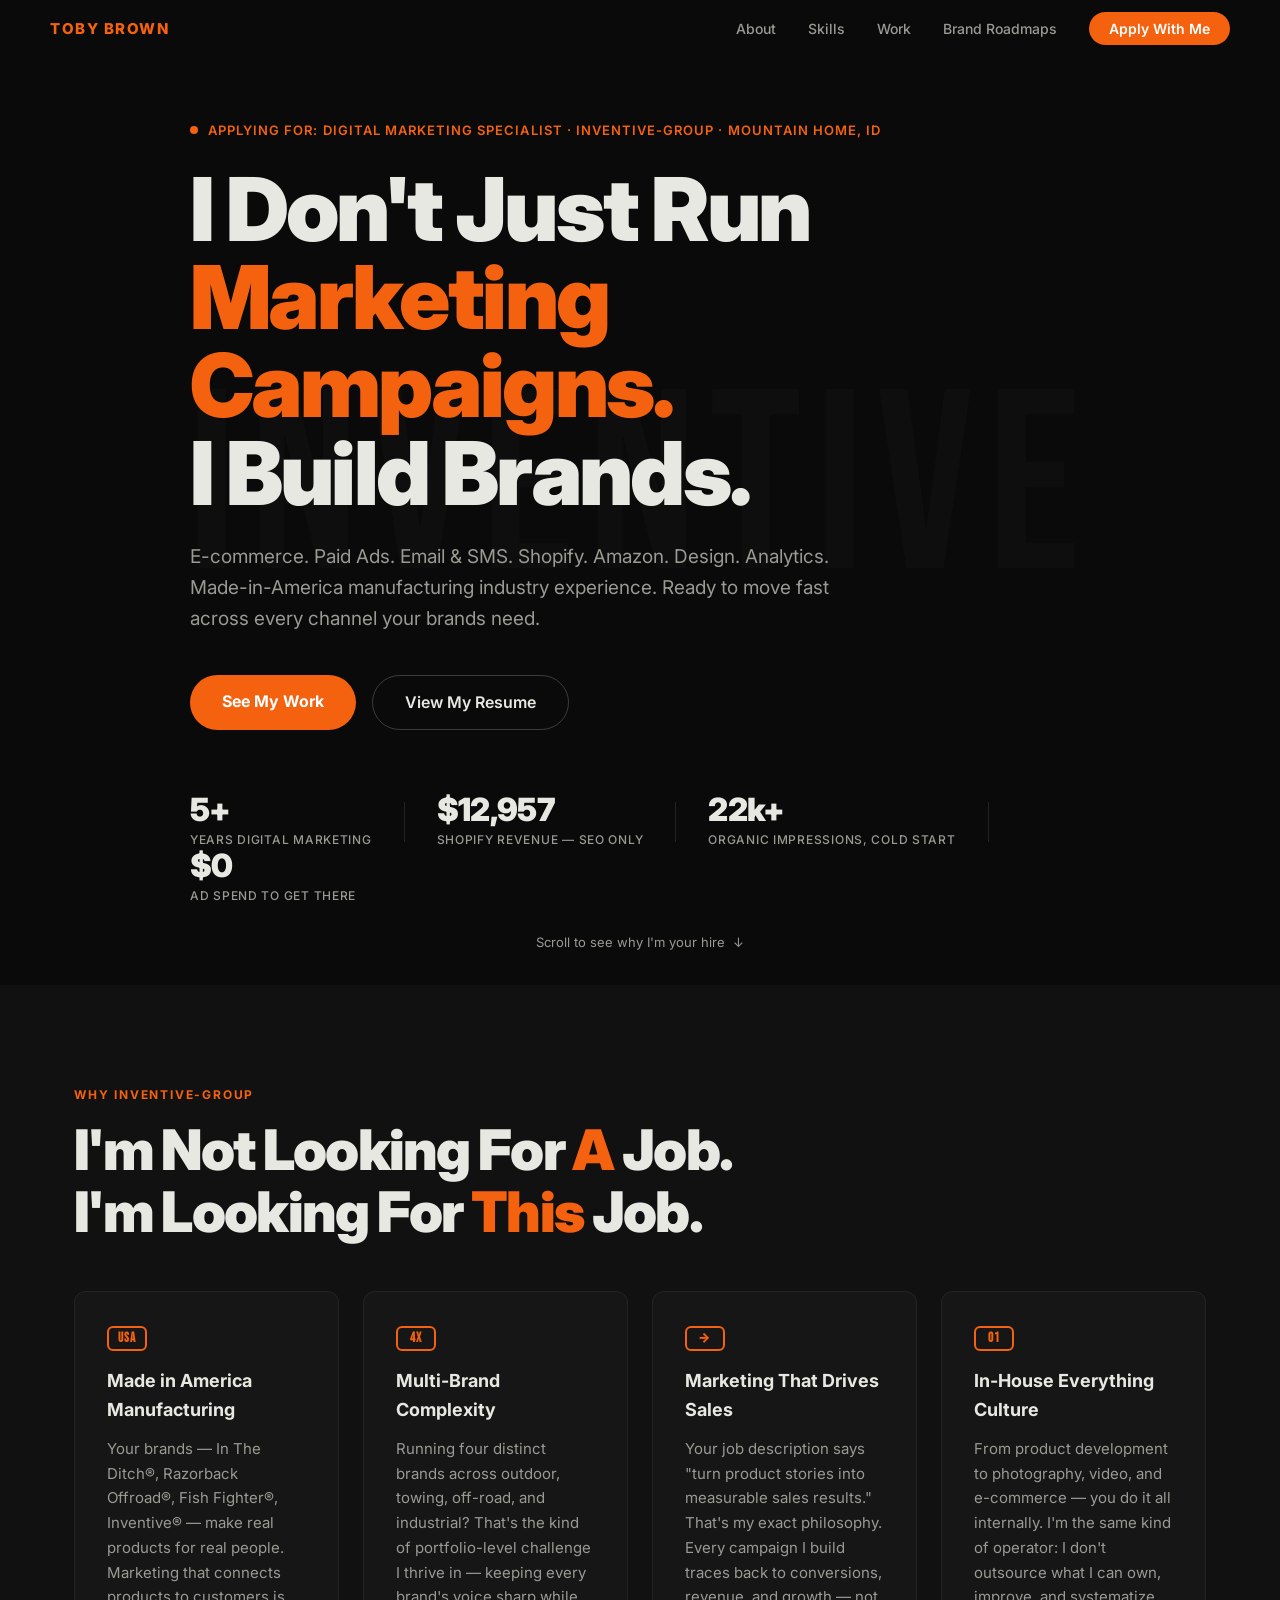
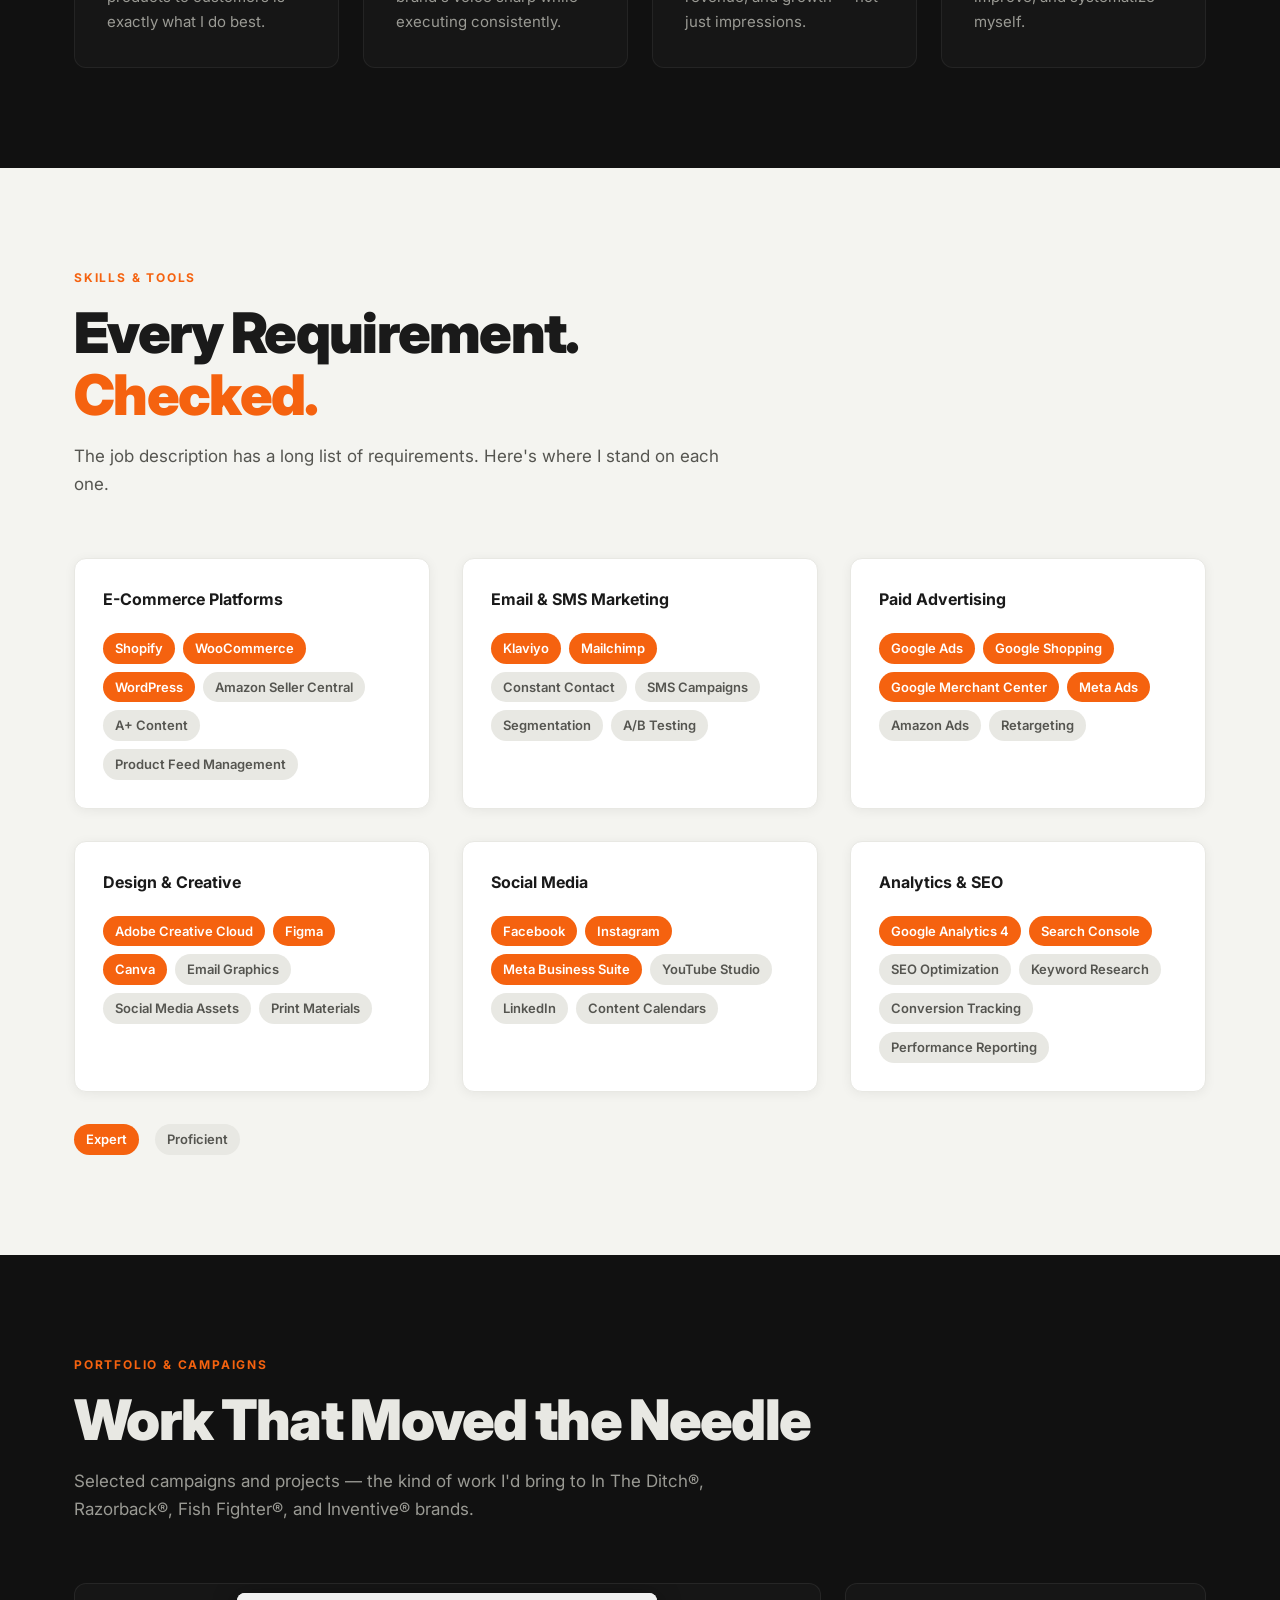
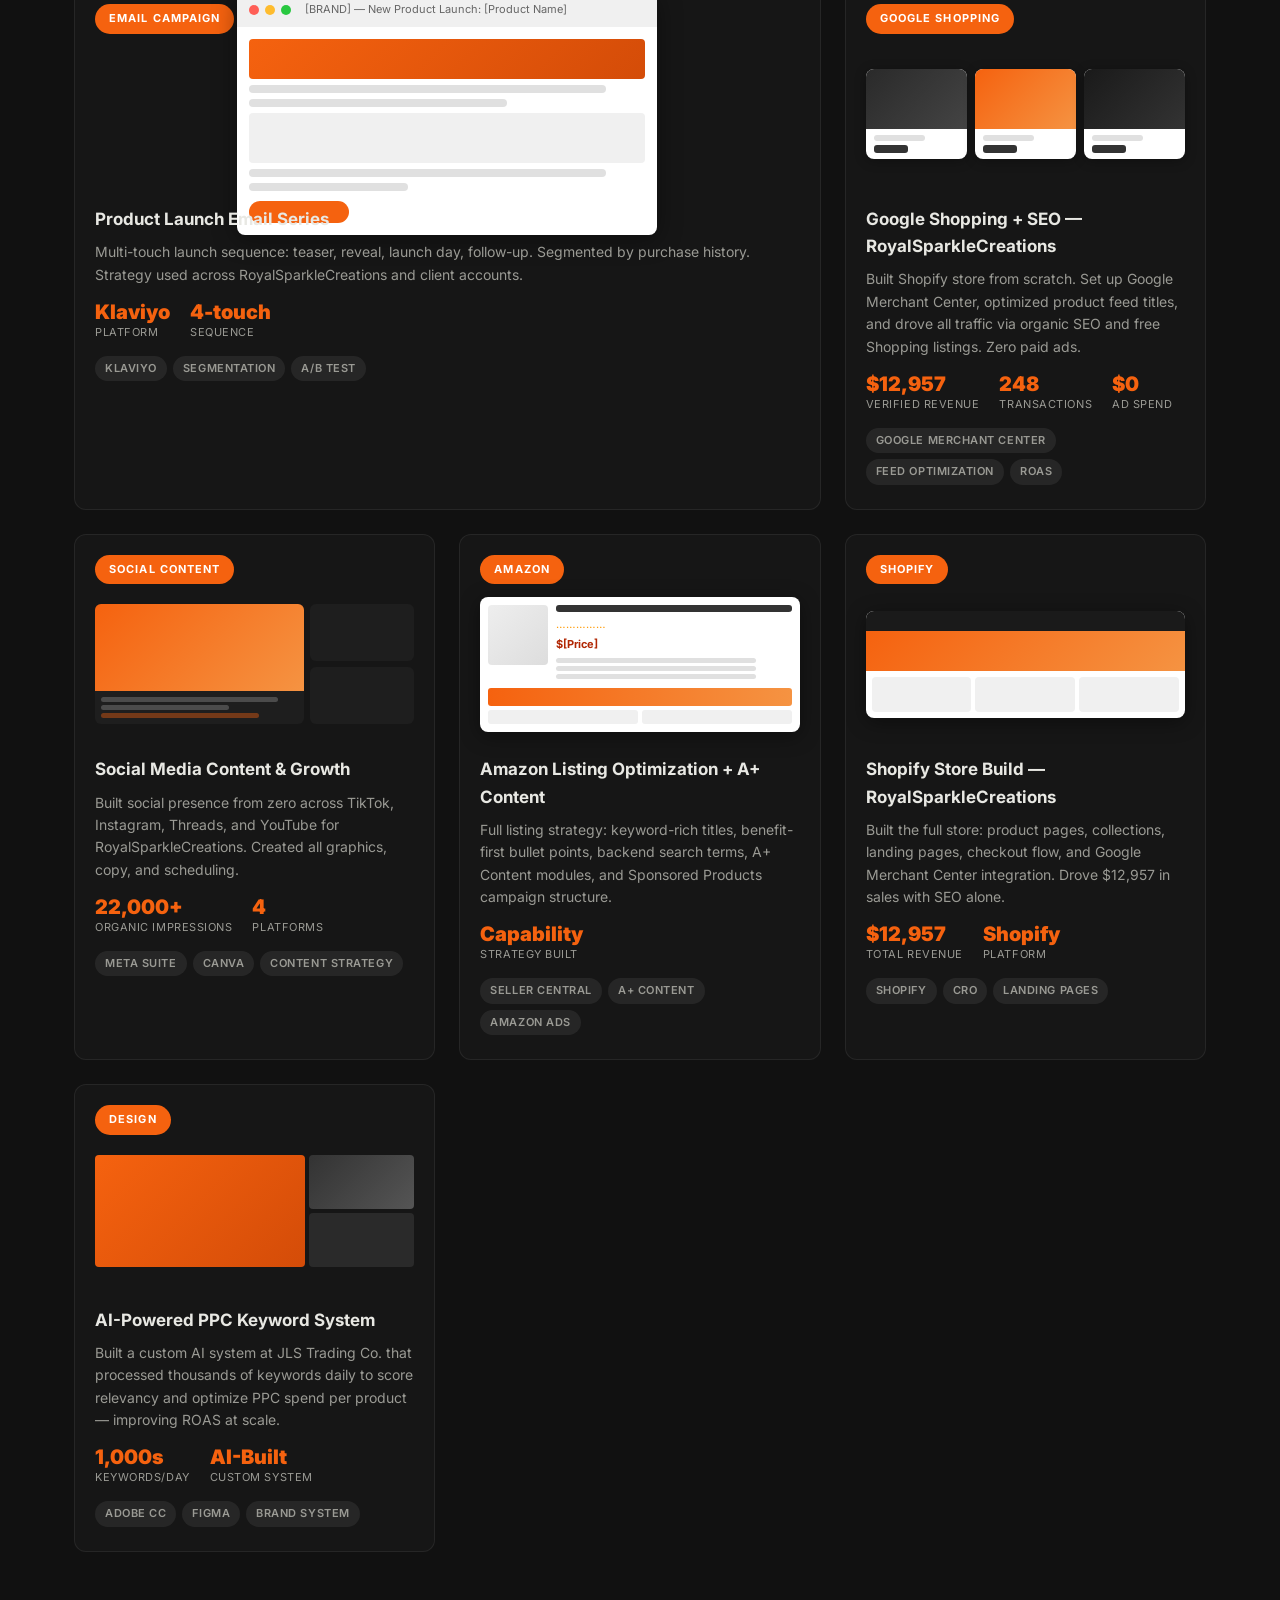
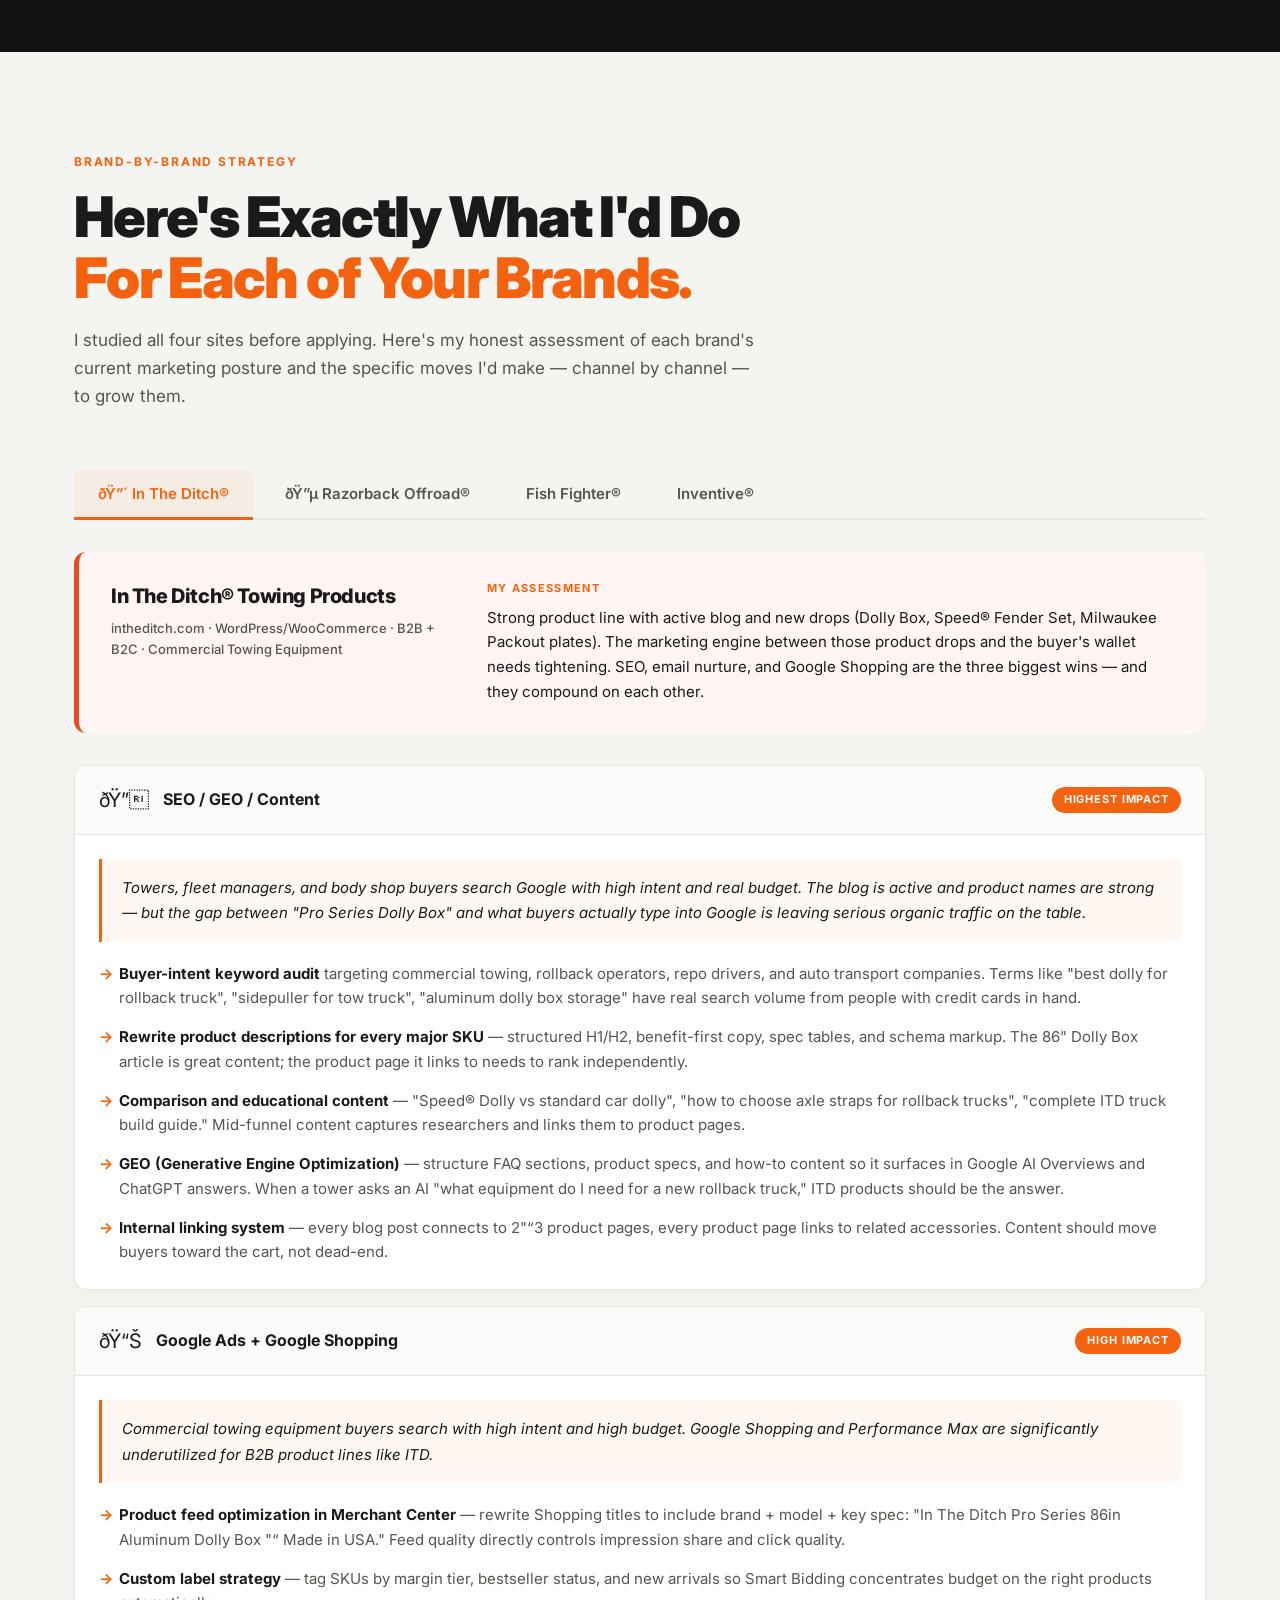
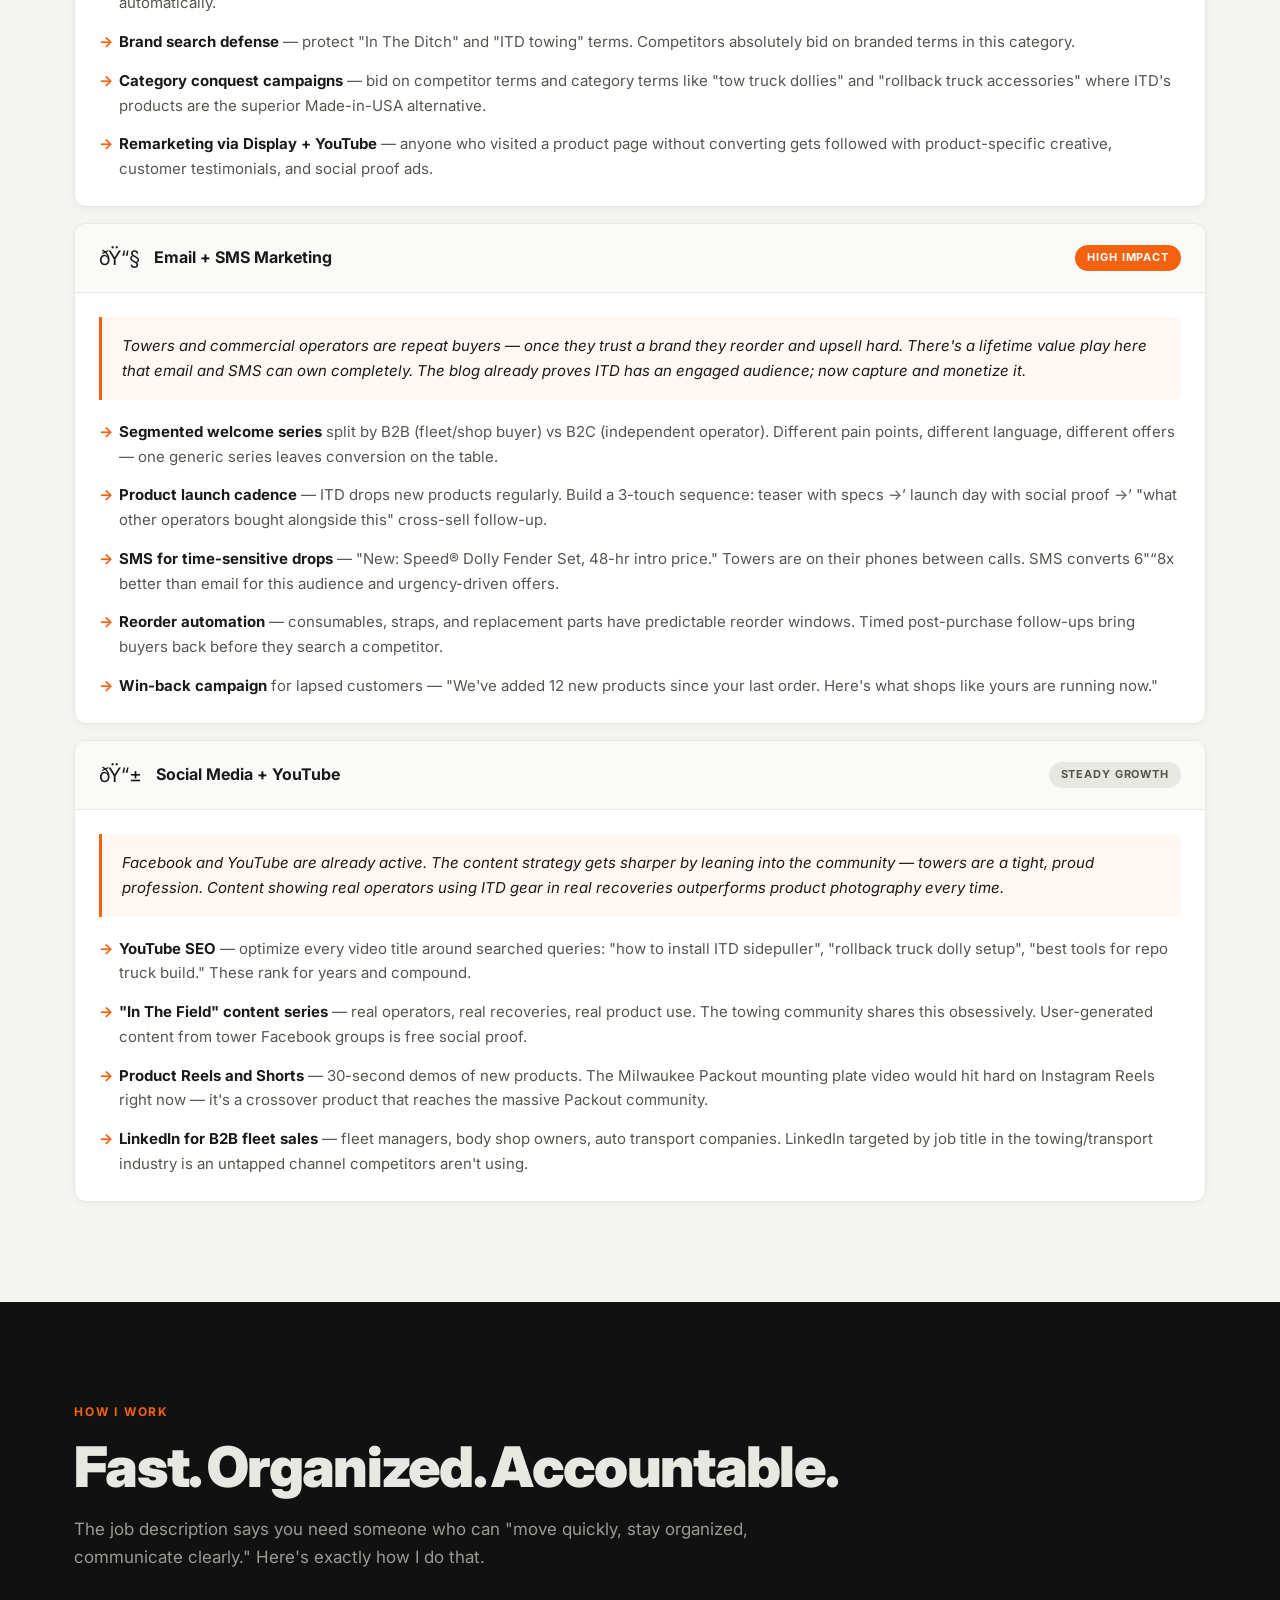
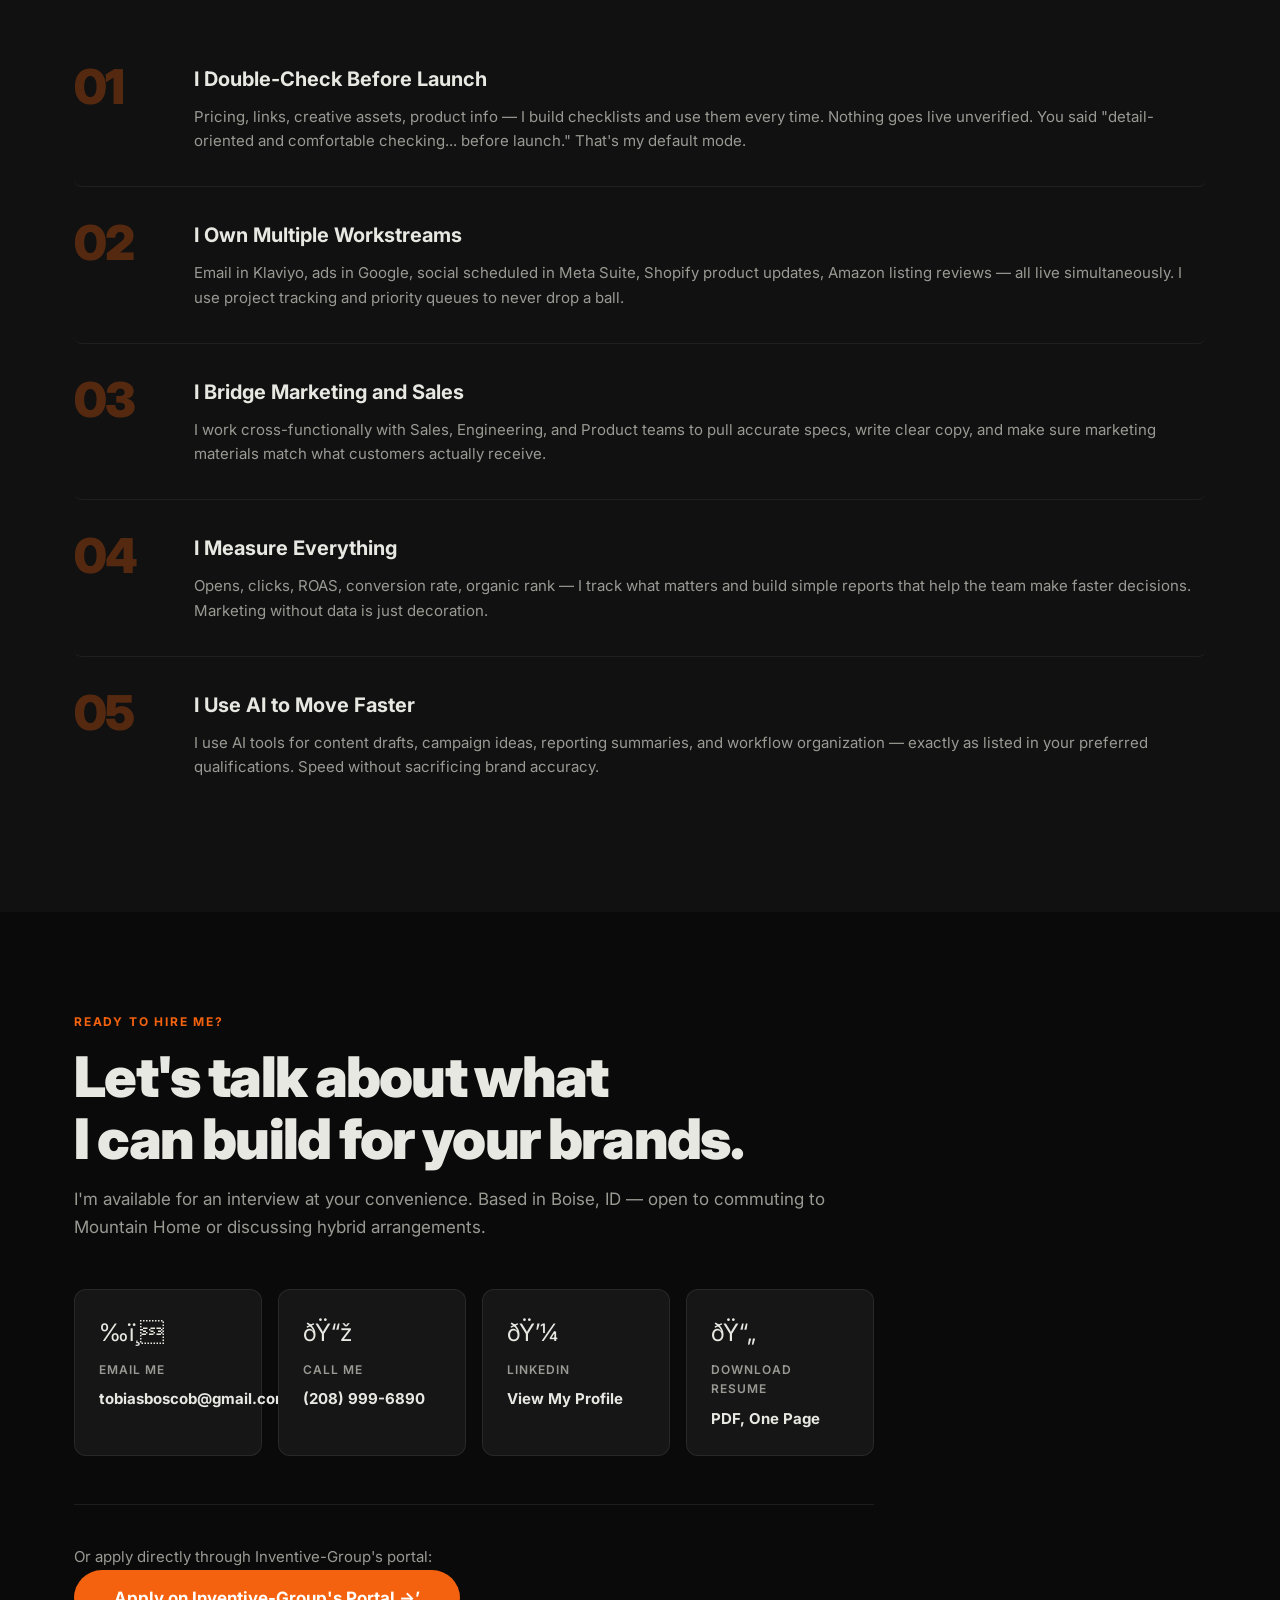
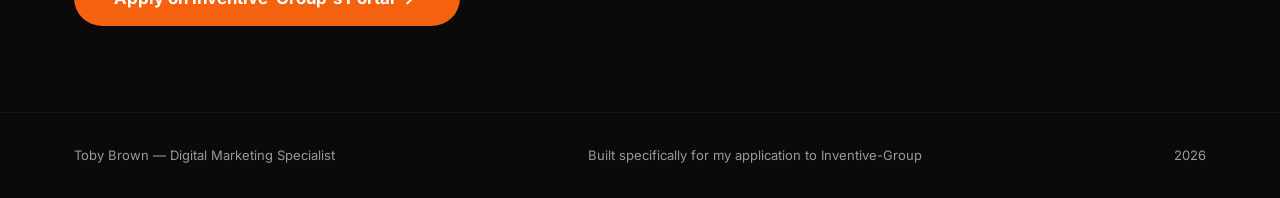
==== commit b196a585: "Replace all fake metrics with real verified numbers only" ====
--- a/index.html
+++ b/index.html
@@ -226,11 +226,10 @@
           </div>
           <div class="portfolio-card-content">
             <h3>Product Launch Email Series</h3>
-            <p>Multi-touch launch sequence: teaser &rarr;&rsquo; reveal &rarr;&rsquo; launch day &rarr;&rsquo; follow-up. Built in Klaviyo with segmentation by purchase history.</p>
+            <p>Multi-touch launch sequence: teaser, reveal, launch day, follow-up. Segmented by purchase history. Strategy used across RoyalSparkleCreations and client accounts.</p>
             <div class="portfolio-metrics">
-              <div class="metric"><span class="metric-val">42%</span><span class="metric-key">Open Rate</span></div>
-              <div class="metric"><span class="metric-val">8.3%</span><span class="metric-key">CTR</span></div>
-              <div class="metric"><span class="metric-val">3.1x</span><span class="metric-key">ROI</span></div>
+              <div class="metric"><span class="metric-val">Klaviyo</span><span class="metric-key">Platform</span></div>
+              <div class="metric"><span class="metric-val">4-touch</span><span class="metric-key">Sequence</span></div>
             </div>
             <div class="portfolio-tags">
               <span>Klaviyo</span><span>Segmentation</span><span>A/B Test</span>
@@ -268,11 +267,12 @@
             </div>
           </div>
           <div class="portfolio-card-content">
-            <h3>Google Shopping Overhaul</h3>
-            <p>Rebuilt product feed, rewrote titles/attributes for search relevance. Added structured promotions and custom labels for margin-based bidding.</p>
+            <h3>Google Shopping + SEO &mdash; RoyalSparkleCreations</h3>
+            <p>Built Shopify store from scratch. Set up Google Merchant Center, optimized product feed titles, and drove all traffic via organic SEO and free Shopping listings. Zero paid ads.</p>
             <div class="portfolio-metrics">
-              <div class="metric"><span class="metric-val">+67%</span><span class="metric-key">Impressions</span></div>
-              <div class="metric"><span class="metric-val">+31%</span><span class="metric-key">Revenue</span></div>
+              <div class="metric"><span class="metric-val">$12,957</span><span class="metric-key">Verified Revenue</span></div>
+              <div class="metric"><span class="metric-val">248</span><span class="metric-key">Transactions</span></div>
+              <div class="metric"><span class="metric-val">$0</span><span class="metric-key">Ad Spend</span></div>
             </div>
             <div class="portfolio-tags">
               <span>Google Merchant Center</span><span>Feed Optimization</span><span>ROAS</span>
@@ -301,11 +301,11 @@
             </div>
           </div>
           <div class="portfolio-card-content">
-            <h3>Multi-Brand Social Calendar</h3>
-            <p>Maintained 30-day rolling content calendar across 3 brands, 4 platforms. Created all graphics, copy, and scheduling. Tracked engagement weekly.</p>
+            <h3>Social Media Content &amp; Growth</h3>
+            <p>Built social presence from zero across TikTok, Instagram, Threads, and YouTube for RoyalSparkleCreations. Created all graphics, copy, and scheduling.</p>
             <div class="portfolio-metrics">
-              <div class="metric"><span class="metric-val">+89%</span><span class="metric-key">Engagement</span></div>
-              <div class="metric"><span class="metric-val">4 platforms</span><span class="metric-key">Managed</span></div>
+              <div class="metric"><span class="metric-val">22,000+</span><span class="metric-key">Organic Impressions</span></div>
+              <div class="metric"><span class="metric-val">4</span><span class="metric-key">Platforms</span></div>
             </div>
             <div class="portfolio-tags">
               <span>Meta Suite</span><span>Canva</span><span>Content Strategy</span>
@@ -341,10 +341,9 @@
           </div>
           <div class="portfolio-card-content">
             <h3>Amazon Listing Optimization + A+ Content</h3>
-            <p>Full listing overhaul: keyword-rich titles, bullet points, backend search terms, A+ Content modules, and Sponsored Products campaign setup.</p>
+            <p>Full listing strategy: keyword-rich titles, benefit-first bullet points, backend search terms, A+ Content modules, and Sponsored Products campaign structure.</p>
             <div class="portfolio-metrics">
-              <div class="metric"><span class="metric-val">+54%</span><span class="metric-key">Organic Rank</span></div>
-              <div class="metric"><span class="metric-val">+22%</span><span class="metric-key">Conversion Rate</span></div>
+              <div class="metric"><span class="metric-val">Capability</span><span class="metric-key">Strategy Built</span></div>
             </div>
             <div class="portfolio-tags">
               <span>Seller Central</span><span>A+ Content</span><span>Amazon Ads</span>
@@ -366,11 +365,11 @@
             </div>
           </div>
           <div class="portfolio-card-content">
-            <h3>Shopify Store Build + CRO</h3>
-            <p>Built product pages, landing pages, and campaign collection pages. Optimized product images, descriptions, and checkout flow for conversion rate improvement.</p>
+            <h3>Shopify Store Build &mdash; RoyalSparkleCreations</h3>
+            <p>Built the full store: product pages, collections, landing pages, checkout flow, and Google Merchant Center integration. Drove $12,957 in sales with SEO alone.</p>
             <div class="portfolio-metrics">
-              <div class="metric"><span class="metric-val">+18%</span><span class="metric-key">Conversion Rate</span></div>
-              <div class="metric"><span class="metric-val">-24%</span><span class="metric-key">Bounce Rate</span></div>
+              <div class="metric"><span class="metric-val">$12,957</span><span class="metric-key">Total Revenue</span></div>
+              <div class="metric"><span class="metric-val">Shopify</span><span class="metric-key">Platform</span></div>
             </div>
             <div class="portfolio-tags">
               <span>Shopify</span><span>CRO</span><span>Landing Pages</span>
@@ -392,11 +391,11 @@
             </div>
           </div>
           <div class="portfolio-card-content">
-            <h3>Brand Asset System</h3>
-            <p>Built a comprehensive digital asset library: social templates, email headers, ad creatives, product banners, and print materials &mdash; all brand-consistent across channels.</p>
+            <h3>AI-Powered PPC Keyword System</h3>
+            <p>Built a custom AI system at JLS Trading Co. that processed thousands of keywords daily to score relevancy and optimize PPC spend per product &mdash; improving ROAS at scale.</p>
             <div class="portfolio-metrics">
-              <div class="metric"><span class="metric-val">200+</span><span class="metric-key">Assets Created</span></div>
-              <div class="metric"><span class="metric-val">3 brands</span><span class="metric-key">Unified</span></div>
+              <div class="metric"><span class="metric-val">1,000s</span><span class="metric-key">Keywords/Day</span></div>
+              <div class="metric"><span class="metric-val">AI-Built</span><span class="metric-key">Custom System</span></div>
             </div>
             <div class="portfolio-tags">
               <span>Adobe CC</span><span>Figma</span><span>Brand System</span>
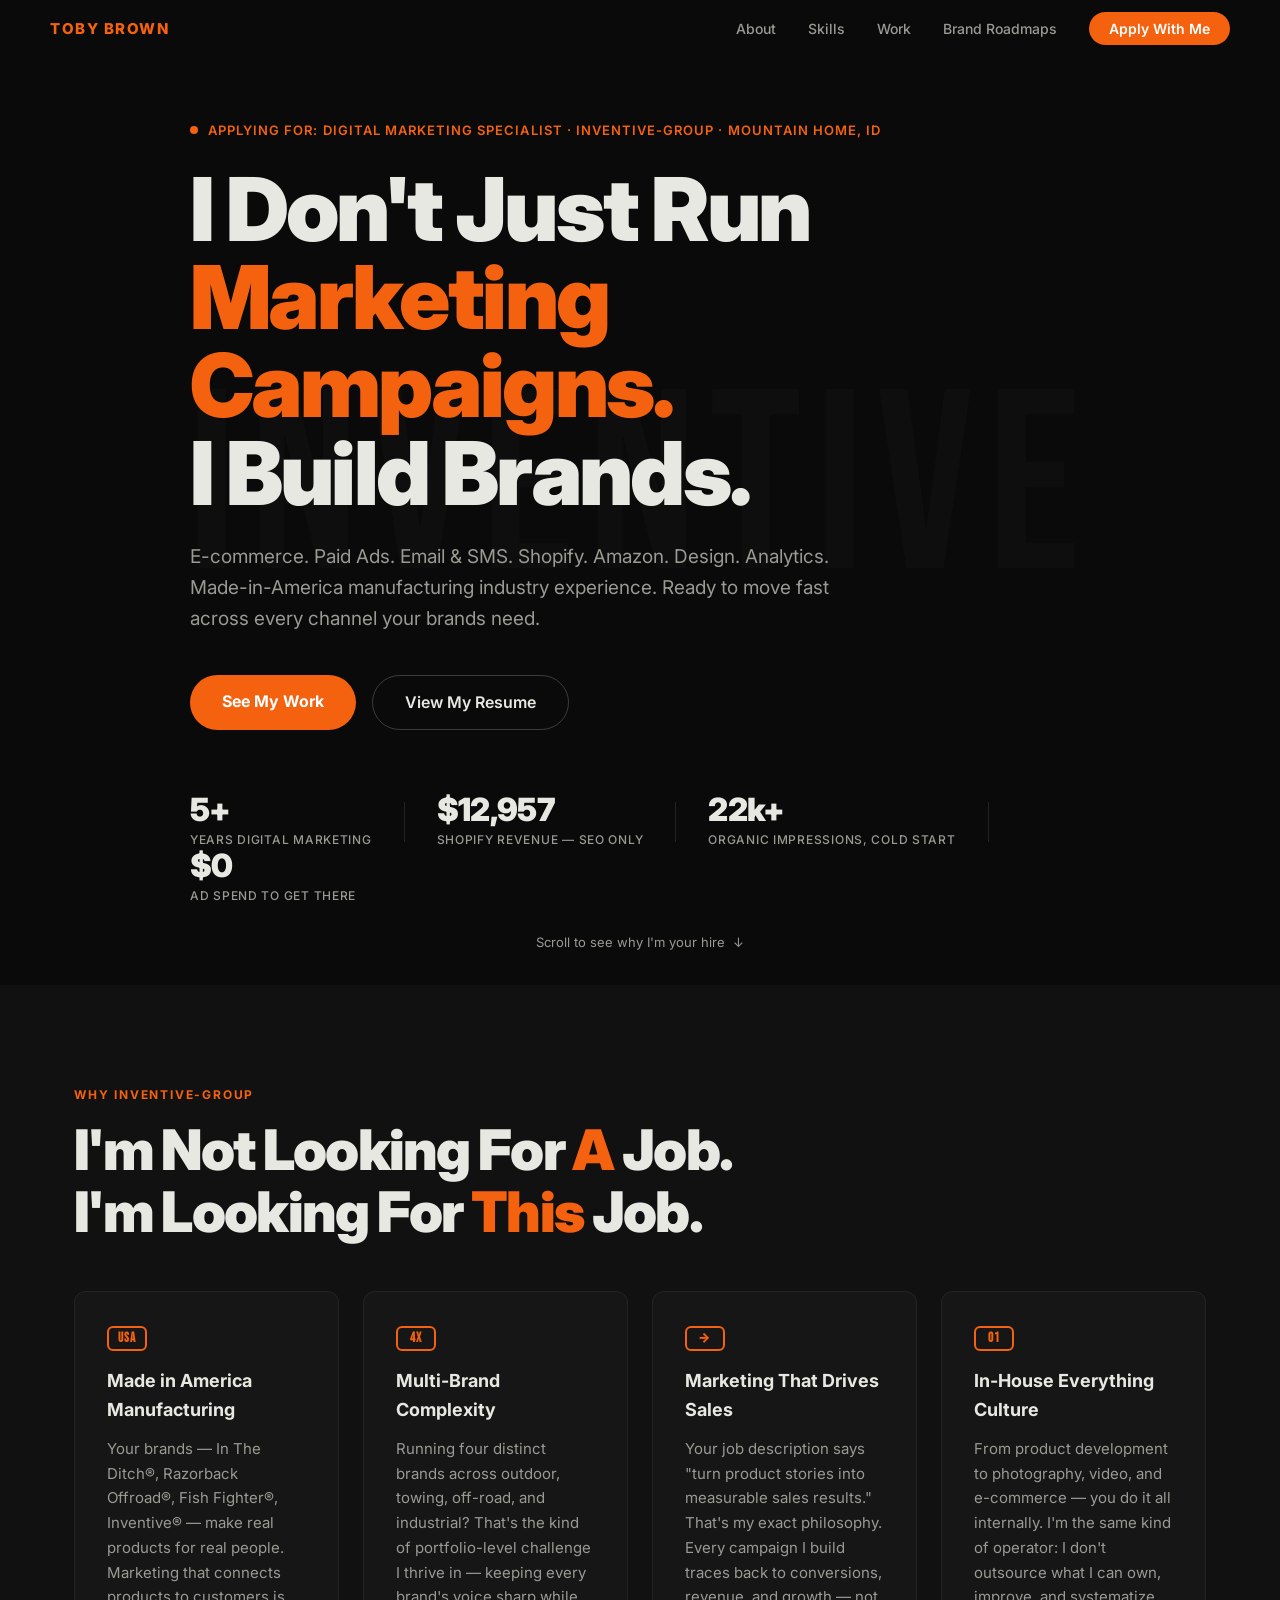
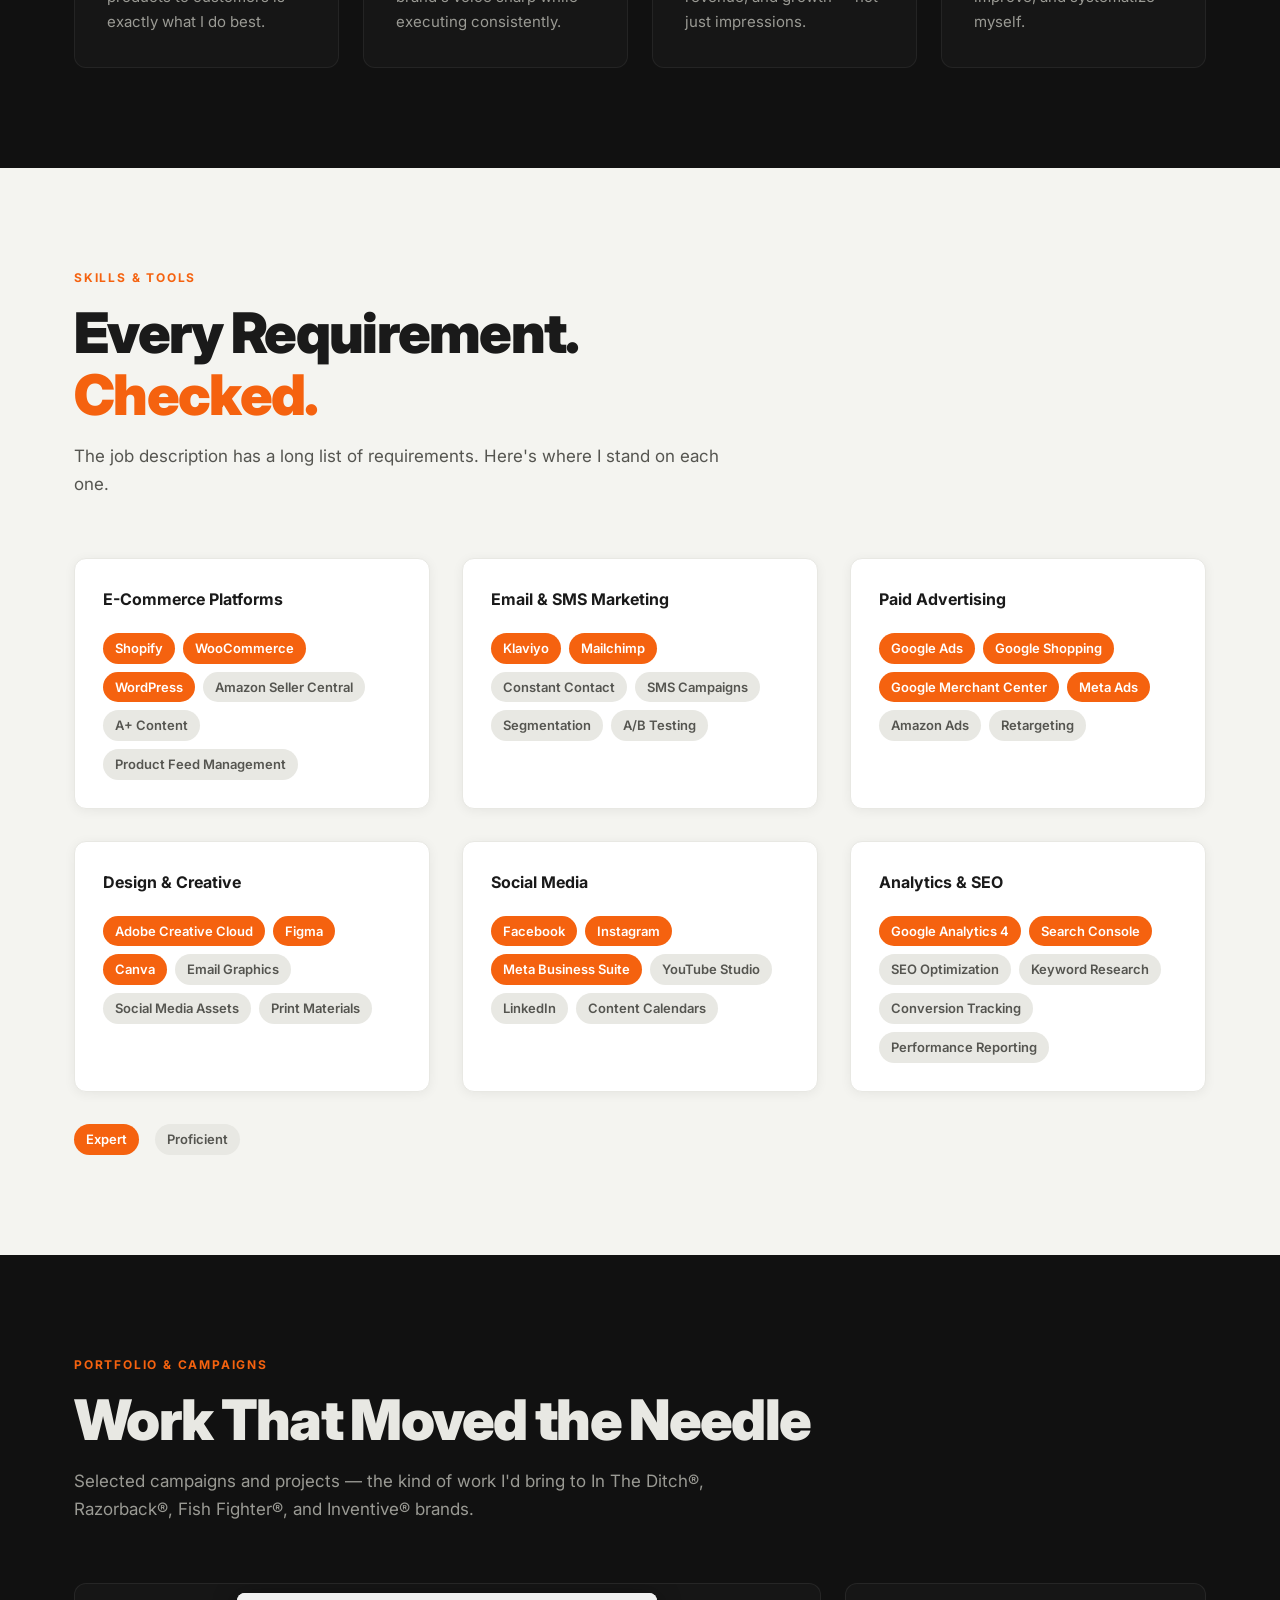
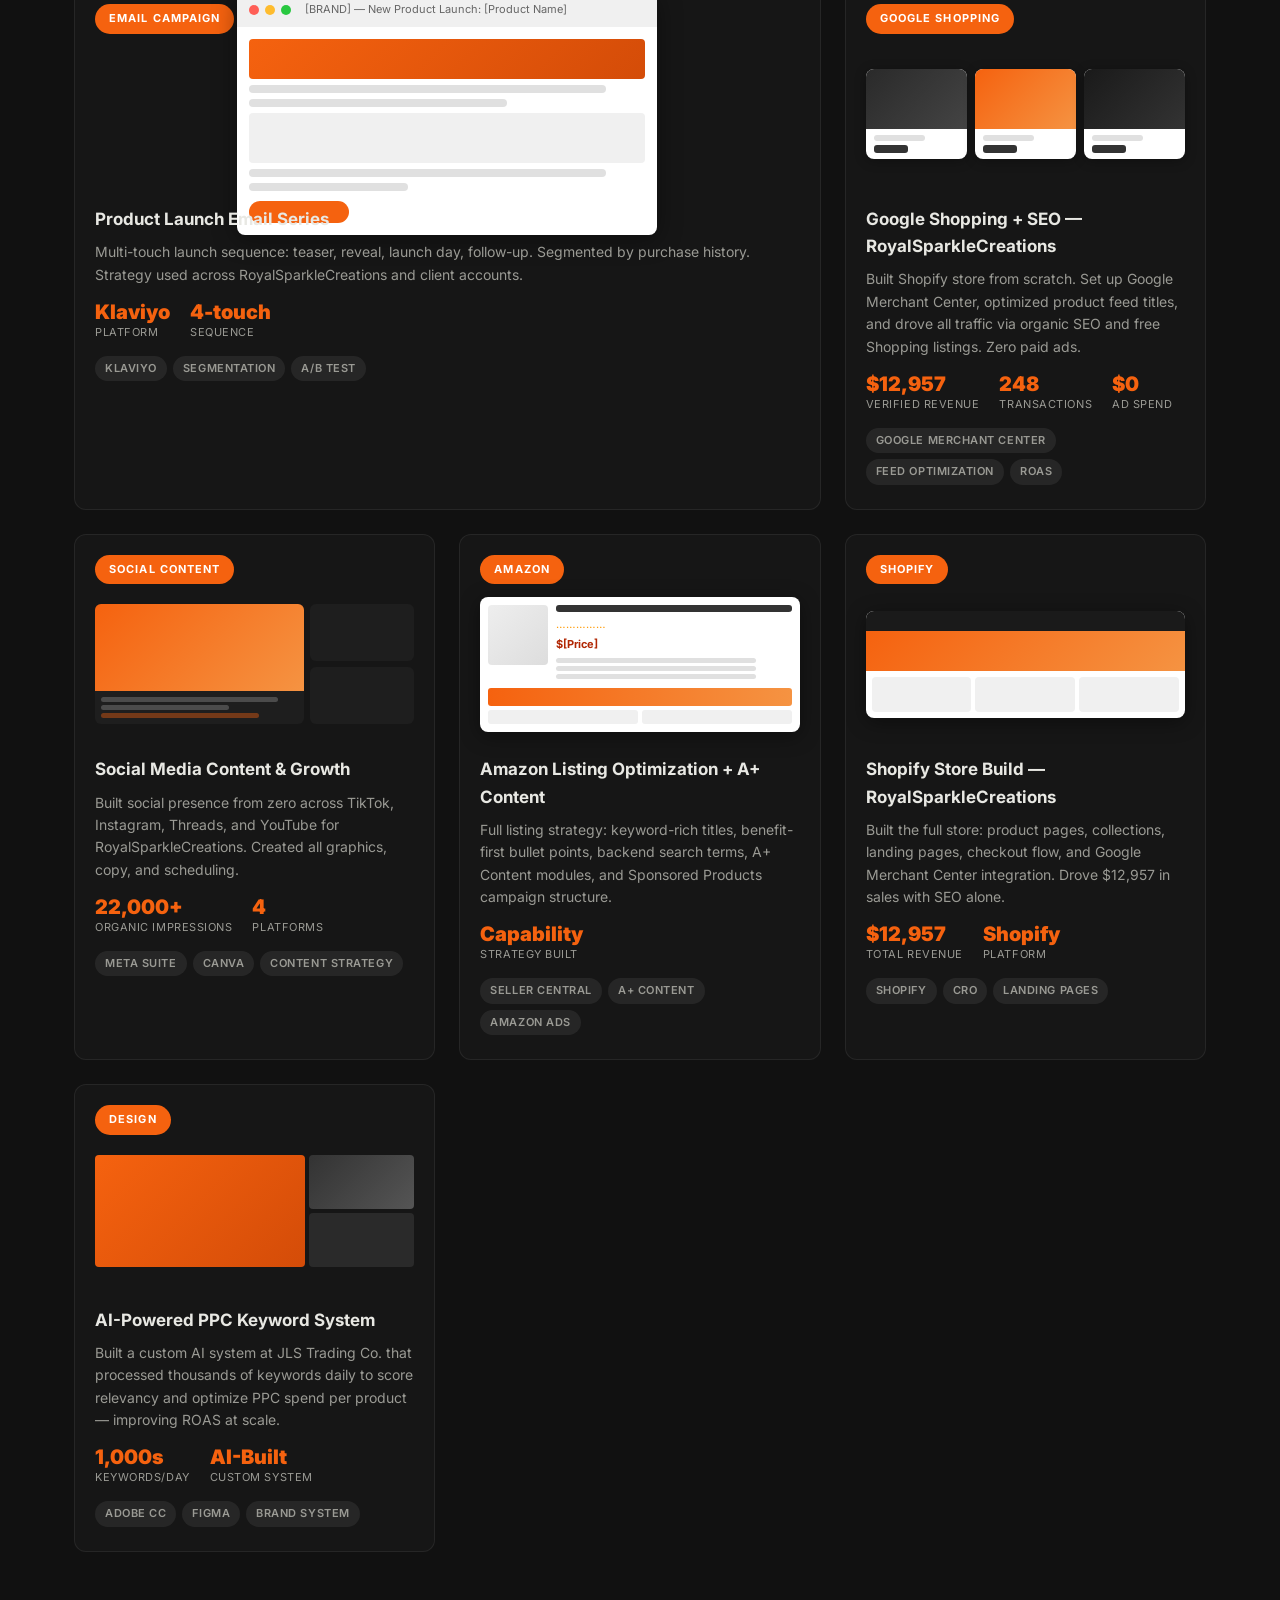
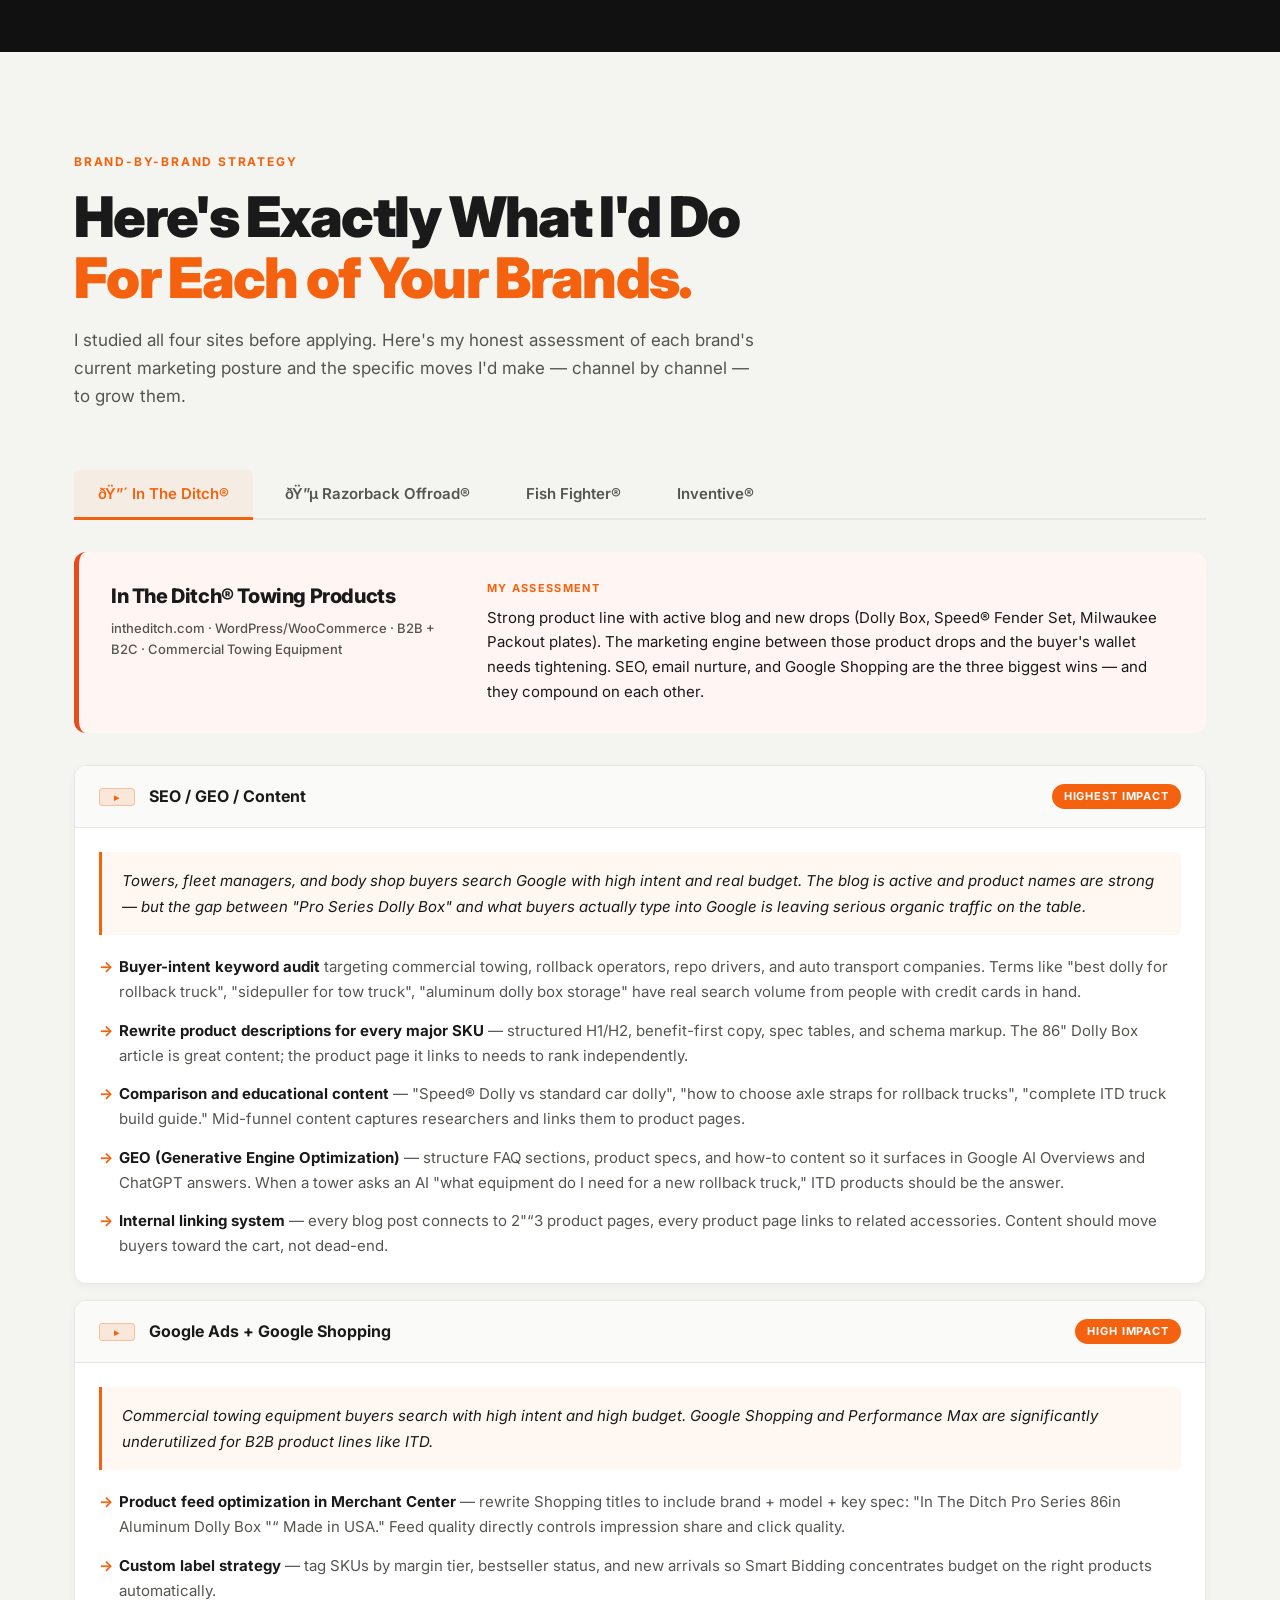
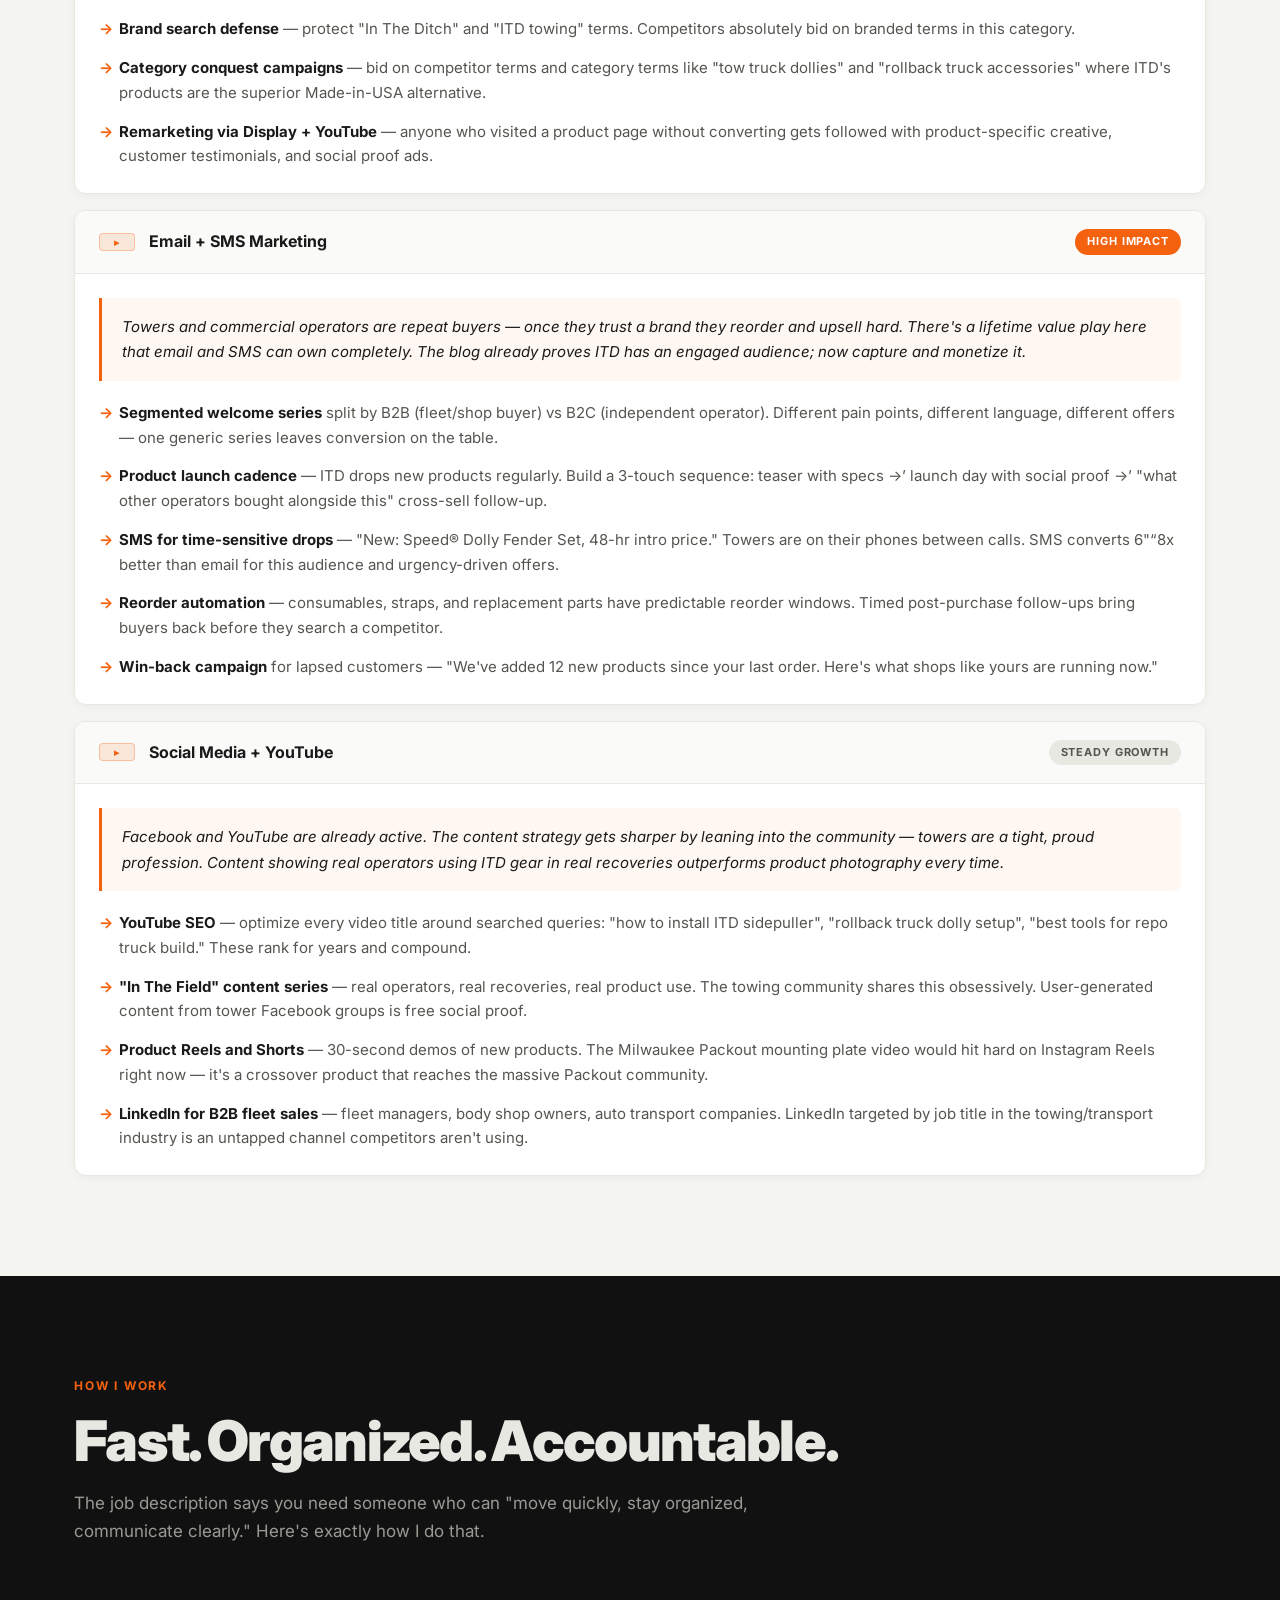
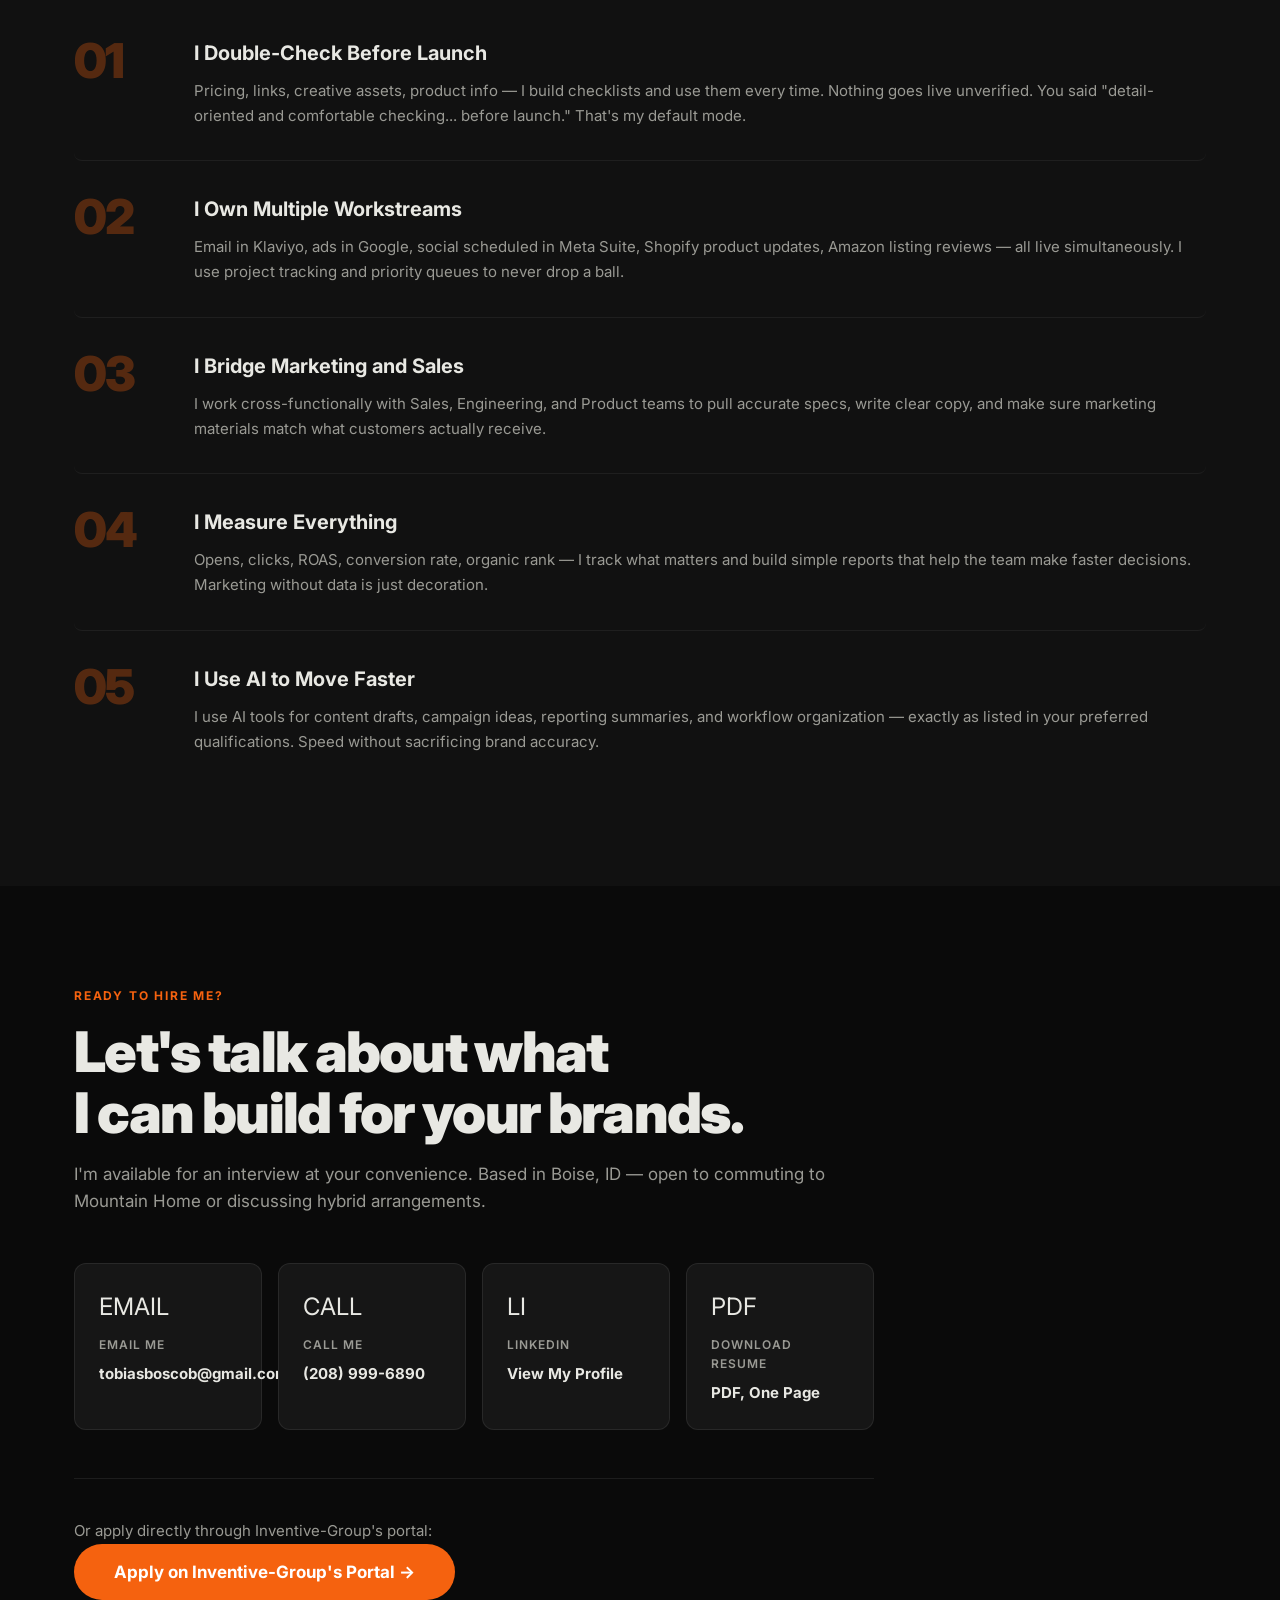
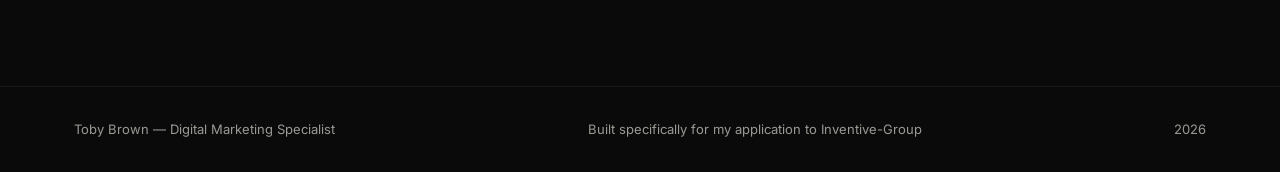
==== commit 5c827dcc: "Fix all remaining corrupted icons in contact section and channel blocks" ====
--- a/index.html
+++ b/index.html
@@ -437,7 +437,7 @@
 
           <div class="channel-block">
             <div class="channel-header">
-              <span class="channel-icon">ðŸ&rdquo;</span>
+              <span class="channel-icon ci">&#9656;</span>
               <span class="channel-name">SEO / GEO / Content</span>
               <span class="channel-priority high">Highest Impact</span>
             </div>
@@ -455,7 +455,7 @@
 
           <div class="channel-block">
             <div class="channel-header">
-              <span class="channel-icon">ðŸ&ldquo;Š</span>
+              <span class="channel-icon ci">&#9656;</span>
               <span class="channel-name">Google Ads + Google Shopping</span>
               <span class="channel-priority high">High Impact</span>
             </div>
@@ -473,7 +473,7 @@
 
           <div class="channel-block">
             <div class="channel-header">
-              <span class="channel-icon">ðŸ&ldquo;§</span>
+              <span class="channel-icon ci">&#9656;</span>
               <span class="channel-name">Email + SMS Marketing</span>
               <span class="channel-priority high">High Impact</span>
             </div>
@@ -491,7 +491,7 @@
 
           <div class="channel-block">
             <div class="channel-header">
-              <span class="channel-icon">ðŸ&ldquo;±</span>
+              <span class="channel-icon ci">&#9656;</span>
               <span class="channel-name">Social Media + YouTube</span>
               <span class="channel-priority medium">Steady Growth</span>
             </div>
@@ -525,7 +525,7 @@
 
           <div class="channel-block">
             <div class="channel-header">
-              <span class="channel-icon">ðŸ&ldquo;±</span>
+              <span class="channel-icon ci">&#9656;</span>
               <span class="channel-name">Social Media + UGC + Community</span>
               <span class="channel-priority high">Highest Impact</span>
             </div>
@@ -544,7 +544,7 @@
 
           <div class="channel-block">
             <div class="channel-header">
-              <span class="channel-icon">ðŸ&rsquo;°</span>
+              <span class="channel-icon ci">&#9656;</span>
               <span class="channel-name">Paid Social + Retargeting</span>
               <span class="channel-priority high">High Impact</span>
             </div>
@@ -562,7 +562,7 @@
 
           <div class="channel-block">
             <div class="channel-header">
-              <span class="channel-icon">ðŸ&rdquo;</span>
+              <span class="channel-icon ci">&#9656;</span>
               <span class="channel-name">SEO + GEO + Model-Specific Pages</span>
               <span class="channel-priority high">High Impact</span>
             </div>
@@ -579,7 +579,7 @@
 
           <div class="channel-block">
             <div class="channel-header">
-              <span class="channel-icon">ðŸ&ldquo;§</span>
+              <span class="channel-icon ci">&#9656;</span>
               <span class="channel-name">Email + SMS + Dealer Program</span>
               <span class="channel-priority medium">Steady Growth</span>
             </div>
@@ -612,7 +612,7 @@
 
           <div class="channel-block">
             <div class="channel-header">
-              <span class="channel-icon">ðŸ&ldquo;¦</span>
+              <span class="channel-icon ci">&#9656;</span>
               <span class="channel-name">Amazon &mdash; Listings, A+ Content, Ads</span>
               <span class="channel-priority high">Highest Impact</span>
             </div>
@@ -649,7 +649,7 @@
 
           <div class="channel-block">
             <div class="channel-header">
-              <span class="channel-icon">ðŸ&ldquo;±</span>
+              <span class="channel-icon ci">&#9656;</span>
               <span class="channel-name">Social + Community + Seasonal</span>
               <span class="channel-priority medium">Steady Growth</span>
             </div>
@@ -665,7 +665,7 @@
 
           <div class="channel-block">
             <div class="channel-header">
-              <span class="channel-icon">ðŸ&ldquo;§</span>
+              <span class="channel-icon ci">&#9656;</span>
               <span class="channel-name">Email + Shopify CRO</span>
               <span class="channel-priority medium">Steady Growth</span>
             </div>
@@ -691,21 +691,21 @@
           </div>
           <div class="roadmap-verdict">
             <div class="verdict-label">My Assessment</div>
-            <div class="verdict-text">The Powerlift¢ adjustable height work solutions are a premium, Made-in-USA product competing in a market dominated by cheap imports. The brand story &mdash; "industrial-grade, workspace elevation, precision meets passion" &mdash; is genuinely compelling and defensible. Three categories (Workspace, Welding & Fabrication, Storage & Organization) serve a passionate buyer with real budget. The opportunity: get in front of fabricators, welders, makers, and commercial shops through Google Shopping, YouTube, and content that earns their trust.</div>
+            <div class="verdict-text">The Powerlift&trade; adjustable height work solutions are a premium, Made-in-USA product competing in a market dominated by cheap imports. The brand story &mdash; "industrial-grade, workspace elevation, precision meets passion" &mdash; is genuinely compelling and defensible. Three categories (Workspace, Welding & Fabrication, Storage & Organization) serve a passionate buyer with real budget. The opportunity: get in front of fabricators, welders, makers, and commercial shops through Google Shopping, YouTube, and content that earns their trust.</div>
           </div>
         </div>
         <div class="roadmap-channels">
 
           <div class="channel-block">
             <div class="channel-header">
-              <span class="channel-icon">&rsquo;</span>
+              <span class="channel-icon ci">&#9656;</span>
               <span class="channel-name">Google Shopping + Search Ads</span>
               <span class="channel-priority high">Highest Impact</span>
             </div>
             <div class="channel-body">
               <p class="channel-thesis">People buying adjustable height work tables and industrial workspace solutions search Google with intent and budget. This is a high-AOV, considered-purchase category where Google Shopping converts extremely well &mdash; if the product feed and landing pages match what buyers are searching for.</p>
               <ul class="channel-actions">
-                <li><strong>Full product feed rebuild in Merchant Center</strong> &mdash; rewrite every Shopify product title for Shopping: "Inventive Powerlift¢ Adjustable Height Work Table "&ldquo; 48x24in, Industrial Grade, Made in USA." Feed title quality is the primary lever for Shopping impression share and click relevance.</li>
+                <li><strong>Full product feed rebuild in Merchant Center</strong> &mdash; rewrite every Shopify product title for Shopping: "Inventive Powerlift&trade; Adjustable Height Work Table "&ldquo; 48x24in, Industrial Grade, Made in USA." Feed title quality is the primary lever for Shopping impression share and click relevance.</li>
                 <li><strong>Custom label strategy for Smart Bidding</strong> &mdash; tag products by AOV tier, margin, and category (workspace, welding, storage). Budget concentrates automatically on highest-value SKUs once labels are applied to a Performance Max or Standard Shopping campaign.</li>
                 <li><strong>Search campaign keyword architecture</strong> &mdash; exact match on product-specific terms ("adjustable height welding table", "industrial workbench made in USA"), phrase match on category terms ("metal work table", "heavy duty workspace"), broad for discovery and expansion.</li>
                 <li><strong>"Made in USA" as the ad copy centerpiece</strong> &mdash; fabricators and trades buyers actively distrust cheap imported alternatives. Leading every headline with "Made in USA" and "Industrial Grade" is a genuine conversion differentiator, not just a nice-to-have.</li>
@@ -717,7 +717,7 @@
 
           <div class="channel-block">
             <div class="channel-header">
-              <span class="channel-icon">ðŸ&rdquo;</span>
+              <span class="channel-icon ci">&#9656;</span>
               <span class="channel-name">SEO / GEO + Content for the Maker Community</span>
               <span class="channel-priority high">High Impact</span>
             </div>
@@ -740,7 +740,7 @@
               <span class="channel-priority high">High Impact</span>
             </div>
             <div class="channel-body">
-              <p class="channel-thesis">The fabricator and maker YouTube community is enormous &mdash; channels like Fireball Tool, Make It Extreme, and workshop tour content routinely get millions of views. The Powerlift¢ adjustable table is inherently visual and demo-friendly. One well-placed product integration in the right channel changes the trajectory of this brand.</p>
+              <p class="channel-thesis">The fabricator and maker YouTube community is enormous &mdash; channels like Fireball Tool, Make It Extreme, and workshop tour content routinely get millions of views. The Powerlift&trade; adjustable table is inherently visual and demo-friendly. One well-placed product integration in the right channel changes the trajectory of this brand.</p>
               <ul class="channel-actions">
                 <li><strong>"Shop tour" content with real customers</strong> &mdash; showcase actual fabrication shops and makerspaces built around Inventive Products. Fabricators and welders are obsessed with shop setups. This content gets shared organically across the trades community and Pinterest.</li>
                 <li><strong>Product demo videos optimized for search</strong> &mdash; "Inventive Powerlift adjustable workbench review", "best welding table for home shop 2025", "industrial workspace setup for small fab shop." Titles built around buyer searches, not product names.</li>
@@ -752,7 +752,7 @@
 
           <div class="channel-block">
             <div class="channel-header">
-              <span class="channel-icon">ðŸ&ldquo;§</span>
+              <span class="channel-icon ci">&#9656;</span>
               <span class="channel-name">Email + SMS + Amazon Expansion</span>
               <span class="channel-priority medium">Steady Growth</span>
             </div>
@@ -828,29 +828,29 @@
         <p>I'm available for an interview at your convenience. Based in Boise, ID &mdash; open to commuting to Mountain Home or discussing hybrid arrangements.</p>
         <div class="contact-options">
           <a href="mailto:tobiasboscob@gmail.com" class="contact-card">
-            <span class="contact-icon">‰ï¸</span>
+            <span class="contact-icon ci">EMAIL</span>
             <span class="contact-label">Email Me</span>
             <span class="contact-value">tobiasboscob@gmail.com</span>
           </a>
           <a href="tel:(208) 999-6890" class="contact-card">
-            <span class="contact-icon">ðŸ&ldquo;ž</span>
+            <span class="contact-icon ci">CALL</span>
             <span class="contact-label">Call Me</span>
             <span class="contact-value">(208) 999-6890</span>
           </a>
           <a href="https://www.linkedin.com/in/tobias-brown-352503311/" target="_blank" class="contact-card">
-            <span class="contact-icon">ðŸ&rsquo;¼</span>
+            <span class="contact-icon ci">LI</span>
             <span class="contact-label">LinkedIn</span>
             <span class="contact-value">View My Profile</span>
           </a>
           <a href="resume.html" download class="contact-card">
-            <span class="contact-icon">ðŸ&ldquo;„</span>
+            <span class="contact-icon ci">PDF</span>
             <span class="contact-label">Download Resume</span>
             <span class="contact-value">PDF, One Page</span>
           </a>
         </div>
         <div class="apply-direct">
           <p>Or apply directly through Inventive-Group's portal:</p>
-          <a href="https://workforcenow.cloud.adp.com/mascsr/default/mdf/recruitment/recruitment.html?cid=a55a7ff6-e717-4372-8df1-f54375fc9ae2&ccId=19000101_000001&lang=en_US" target="_blank" class="btn-primary large">Apply on Inventive-Group's Portal &rarr;&rsquo;</a>
+          <a href="https://workforcenow.cloud.adp.com/mascsr/default/mdf/recruitment/recruitment.html?cid=a55a7ff6-e717-4372-8df1-f54375fc9ae2&ccId=19000101_000001&lang=en_US" target="_blank" class="btn-primary large">Apply on Inventive-Group's Portal &rarr;</a>
         </div>
       </div>
     </div>
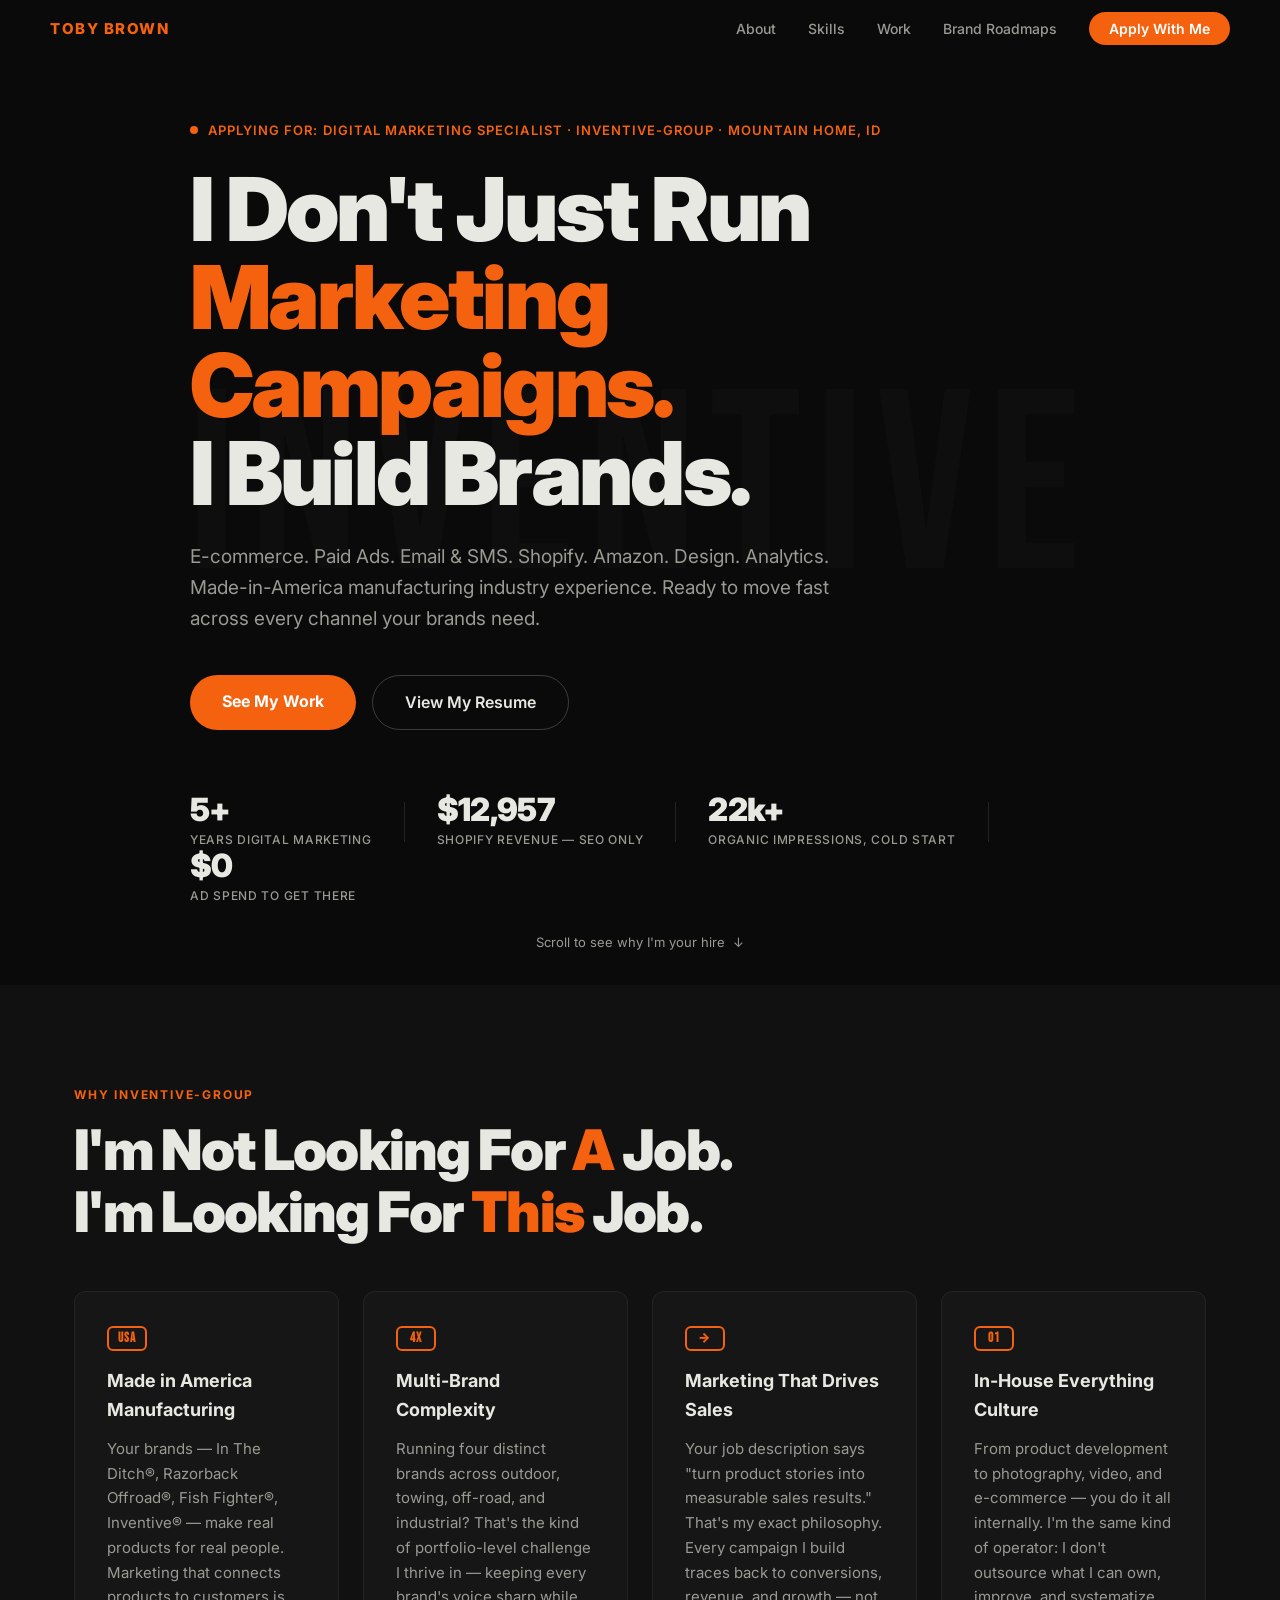
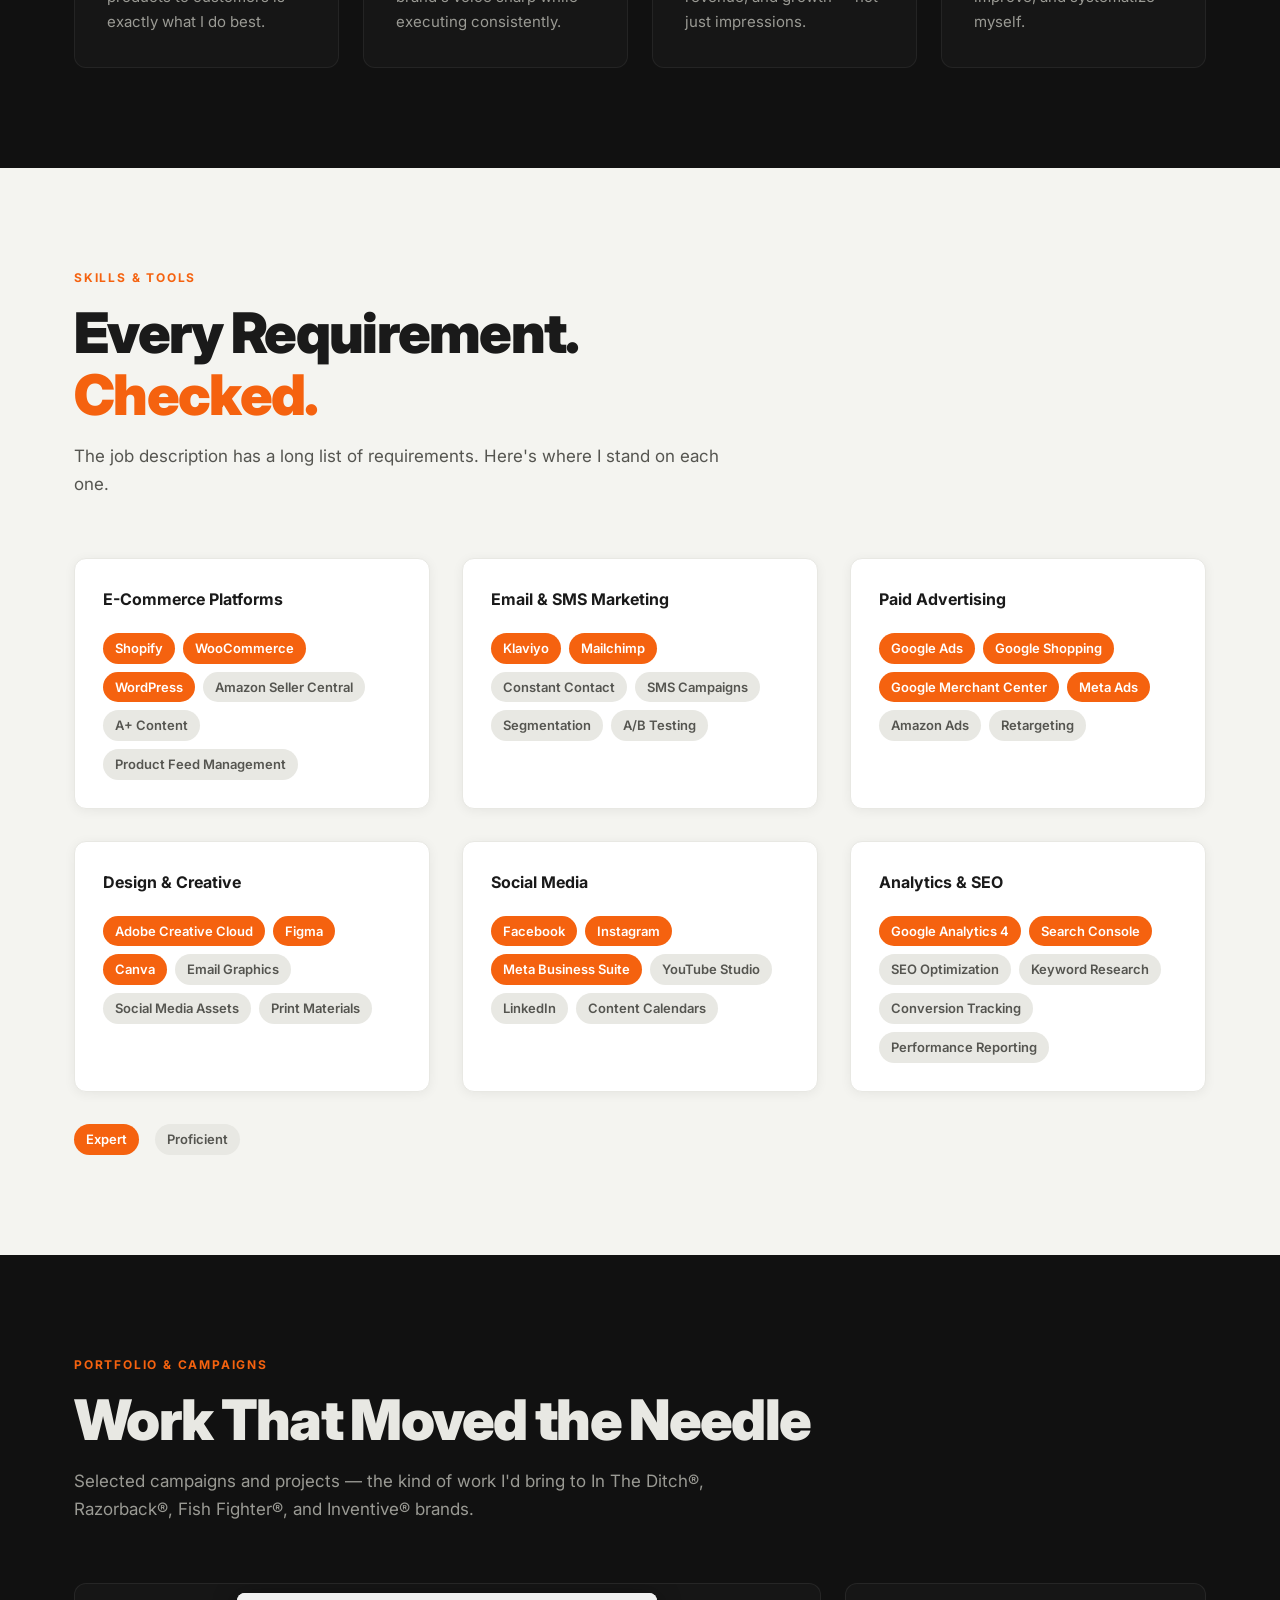
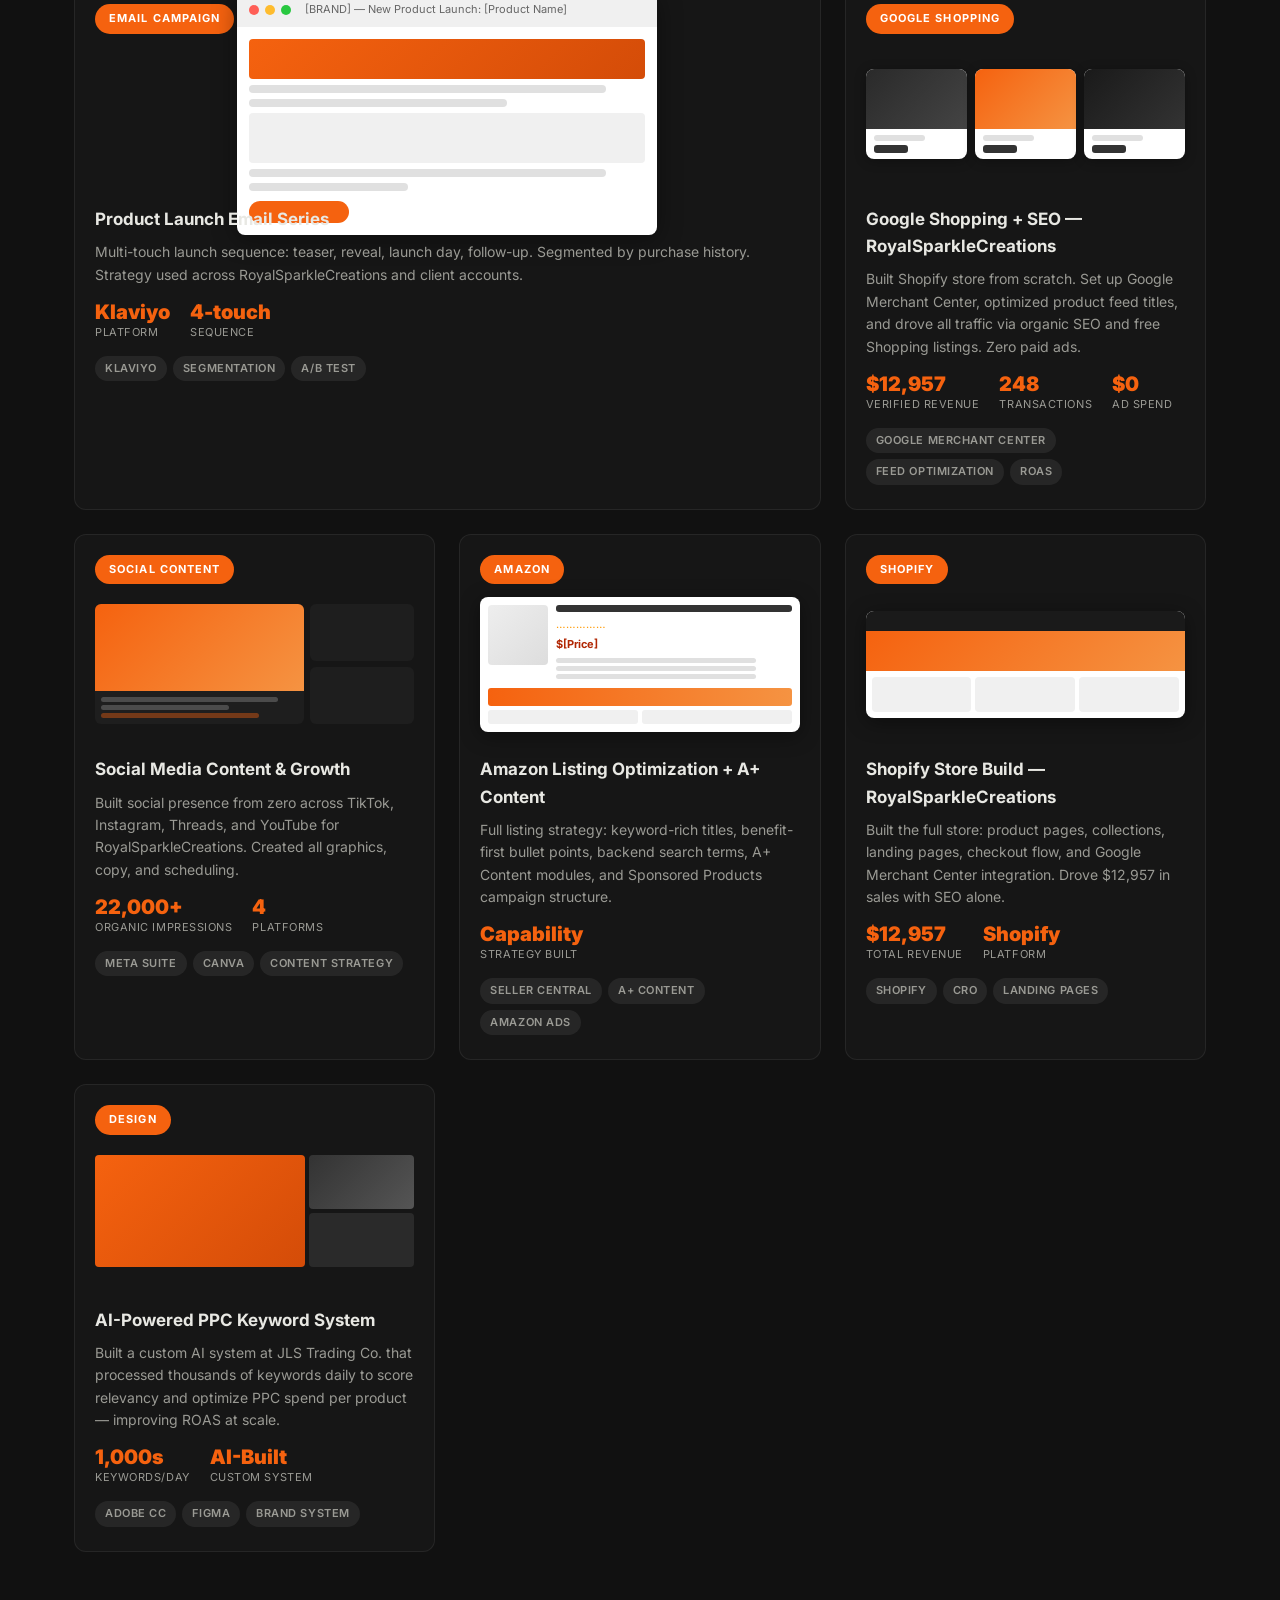
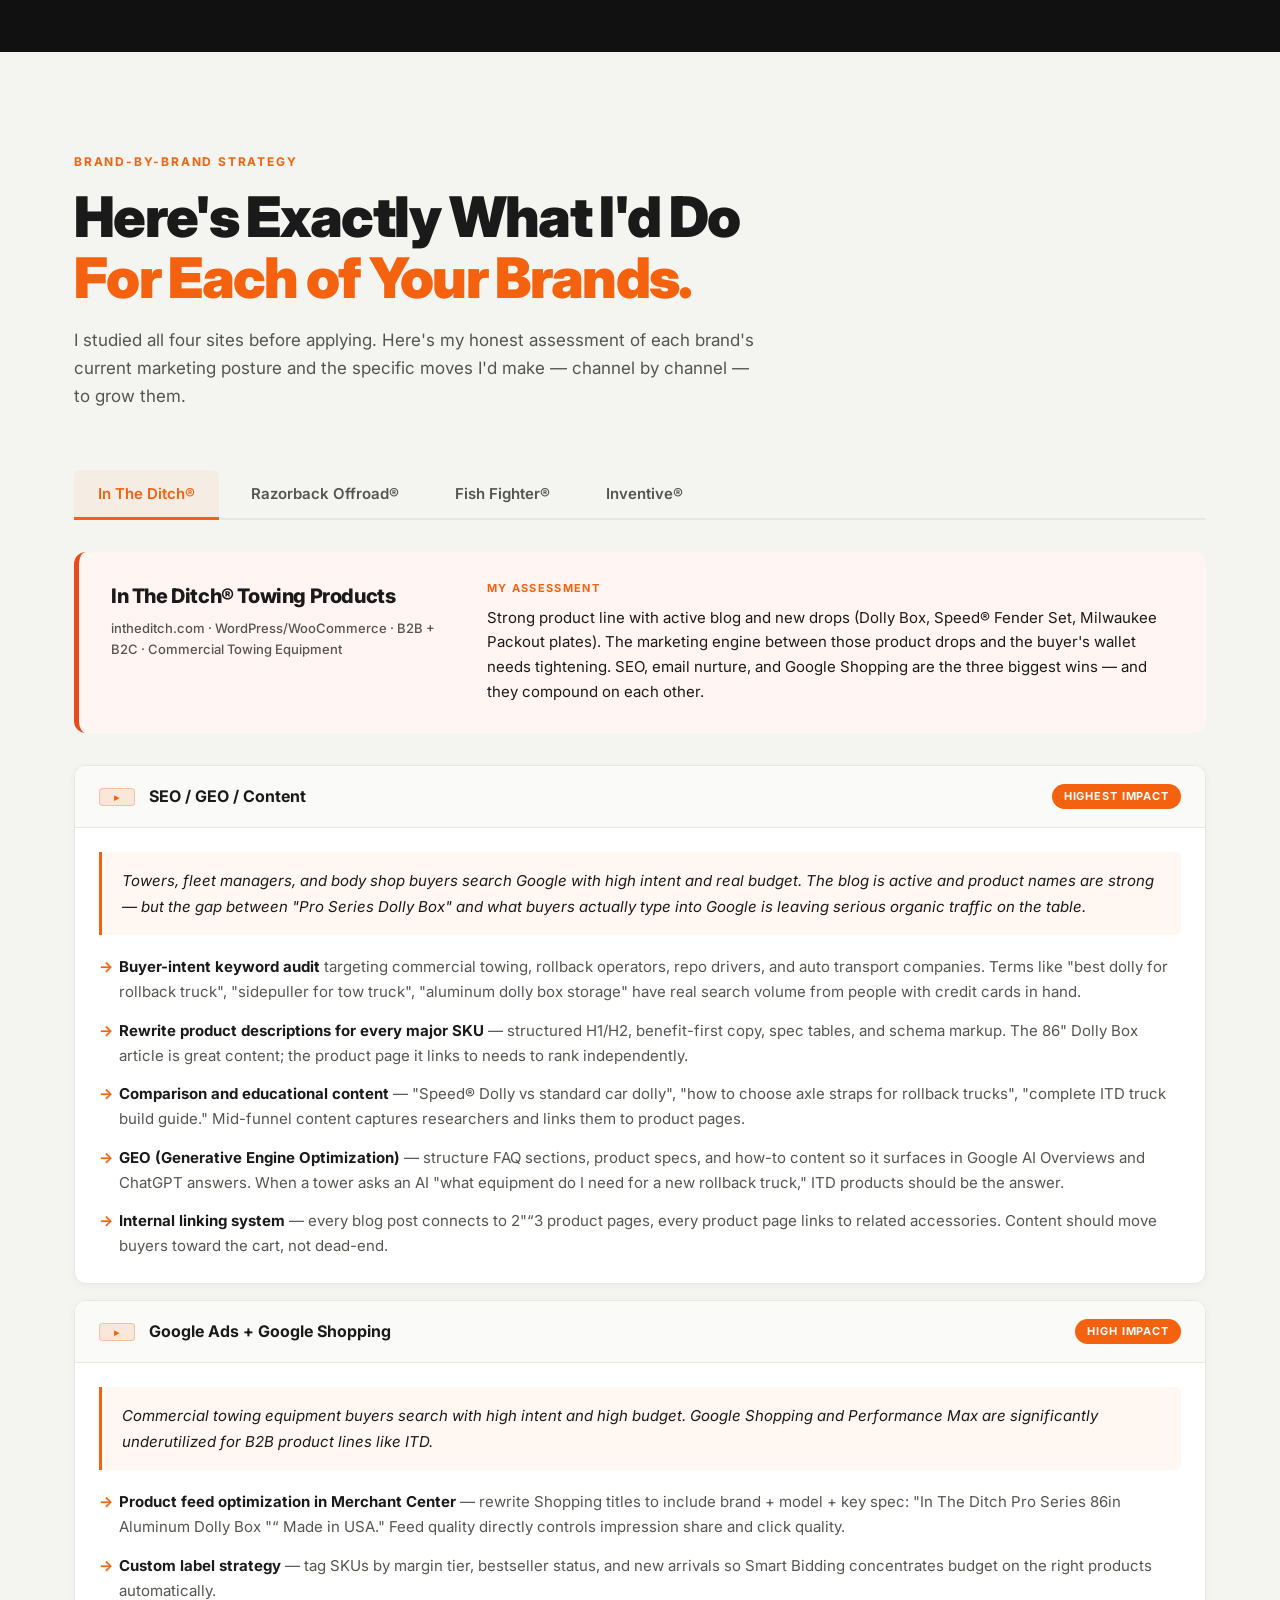
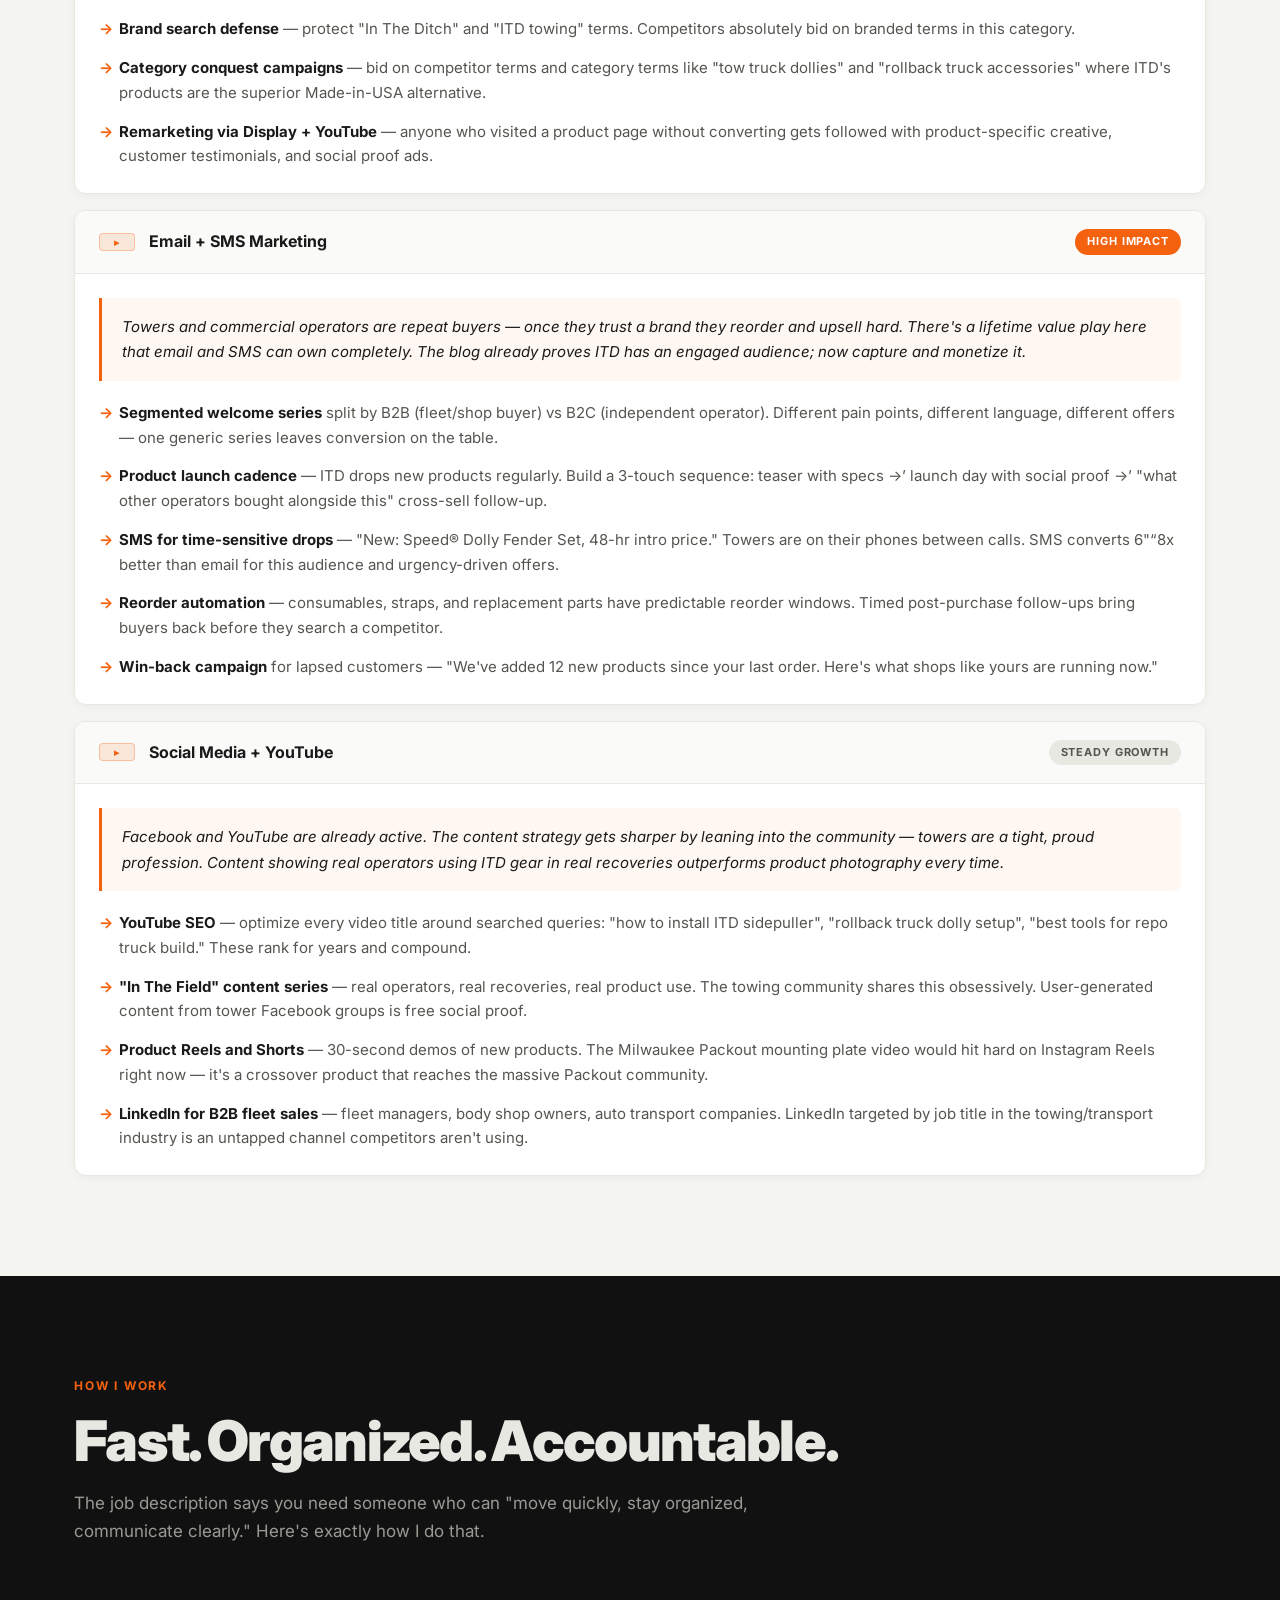
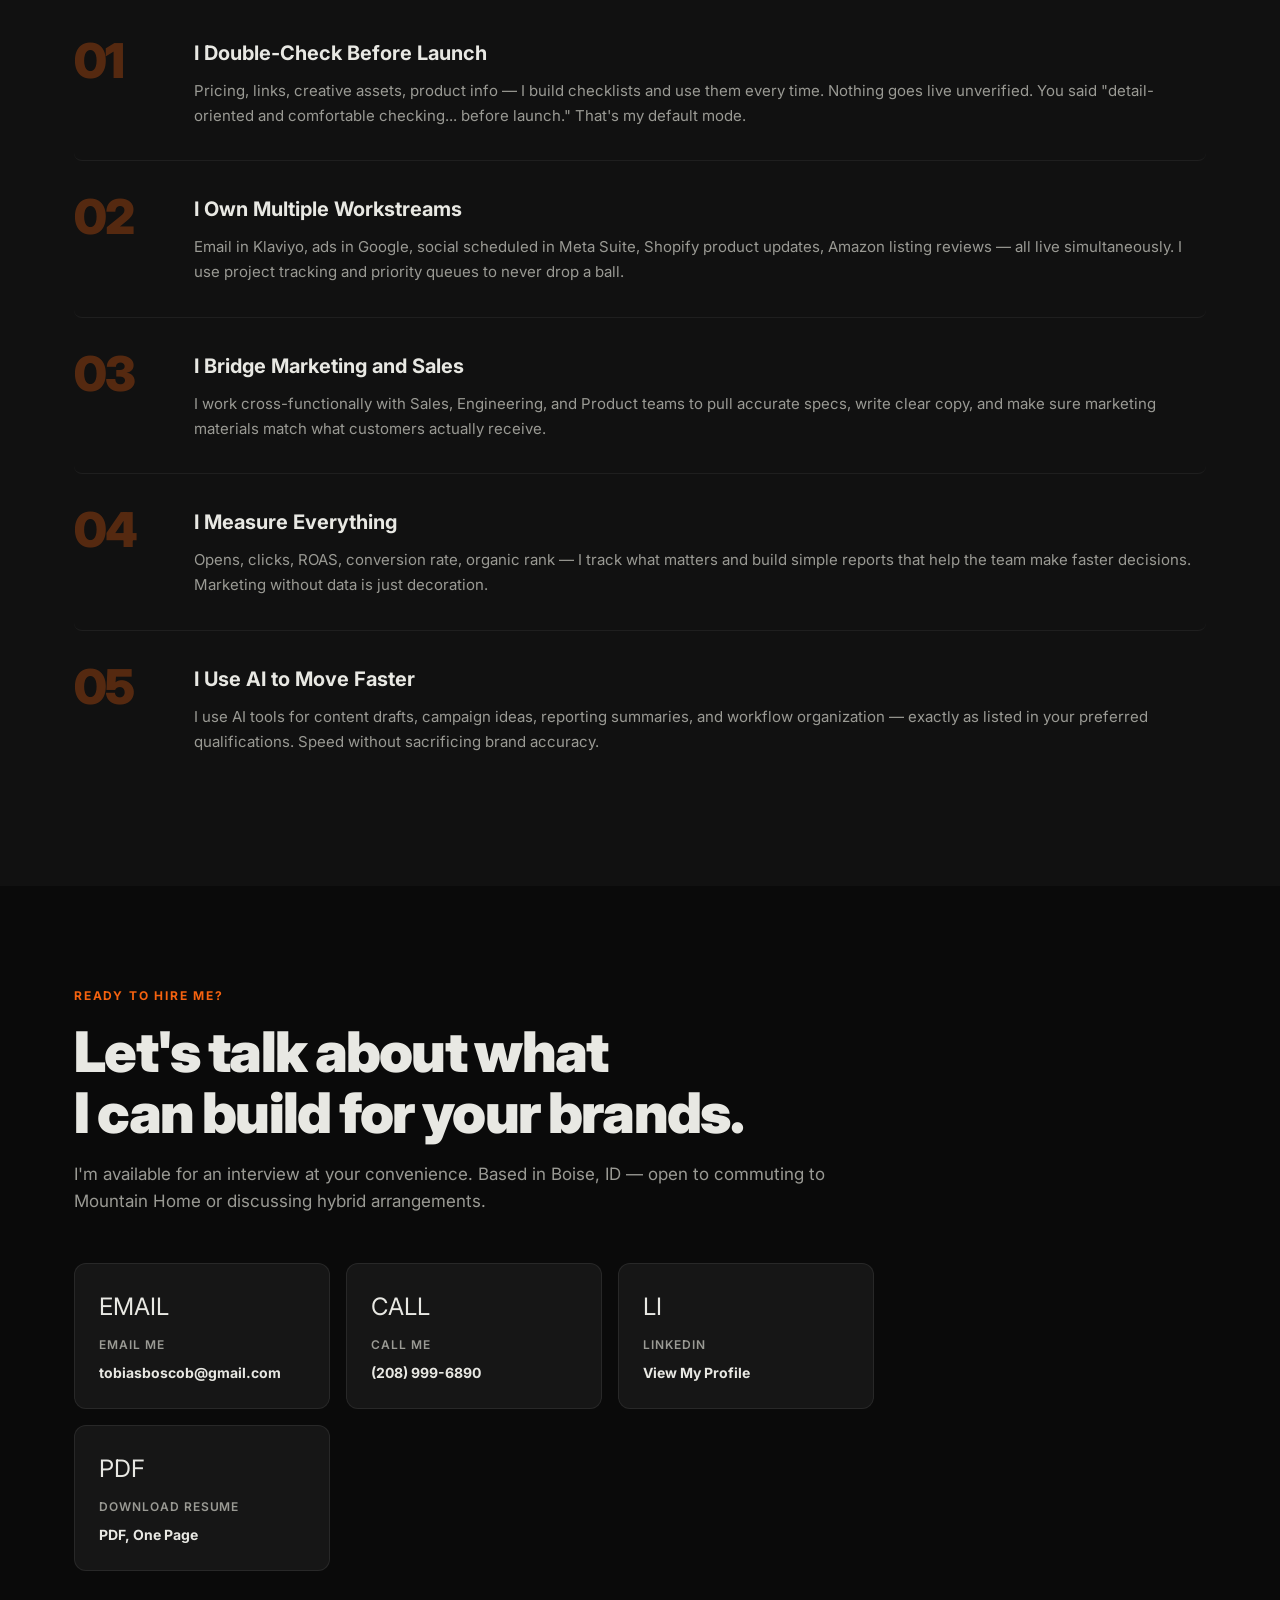
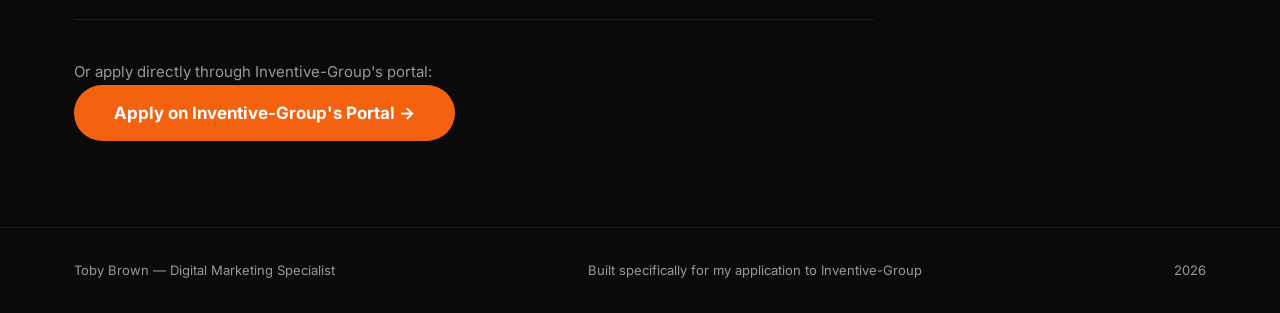
==== commit 70c91468: "Fix brand tab corruption + contact card email truncation" ====
--- a/index.html
+++ b/index.html
@@ -415,8 +415,8 @@
       <p class="section-sub">I studied all four sites before applying. Here's my honest assessment of each brand's current marketing posture and the specific moves I'd make &mdash; channel by channel &mdash; to grow them.</p>
 
       <div class="brand-tabs">
-        <button class="brand-tab active" data-brand="itd">ðŸ&rdquo;´ In The Ditch&reg;</button>
-        <button class="brand-tab" data-brand="rbo">ðŸ&rdquo;µ Razorback Offroad&reg;</button>
+        <button class="brand-tab active" data-brand="itd">In The Ditch&reg;</button>
+        <button class="brand-tab" data-brand="rbo">Razorback Offroad&reg;</button>
         <button class="brand-tab" data-brand="ff">Fish Fighter&reg;</button>
         <button class="brand-tab" data-brand="inv">Inventive&reg;</button>
       </div>
--- a/style.css
+++ b/style.css
@@ -958,7 +958,7 @@
 
 .contact-options {
   display: grid;
-  grid-template-columns: repeat(auto-fit, minmax(180px, 1fr));
+  grid-template-columns: repeat(auto-fit, minmax(220px, 1fr));
   gap: 16px;
   margin-bottom: 48px;
 }
@@ -989,9 +989,11 @@
 }
 
 .contact-value {
-  font-size: 15px;
+  font-size: 14px;
   font-weight: 700;
   color: var(--text);
+  word-break: break-all;
+  overflow-wrap: anywhere;
 }
 
 .apply-direct {
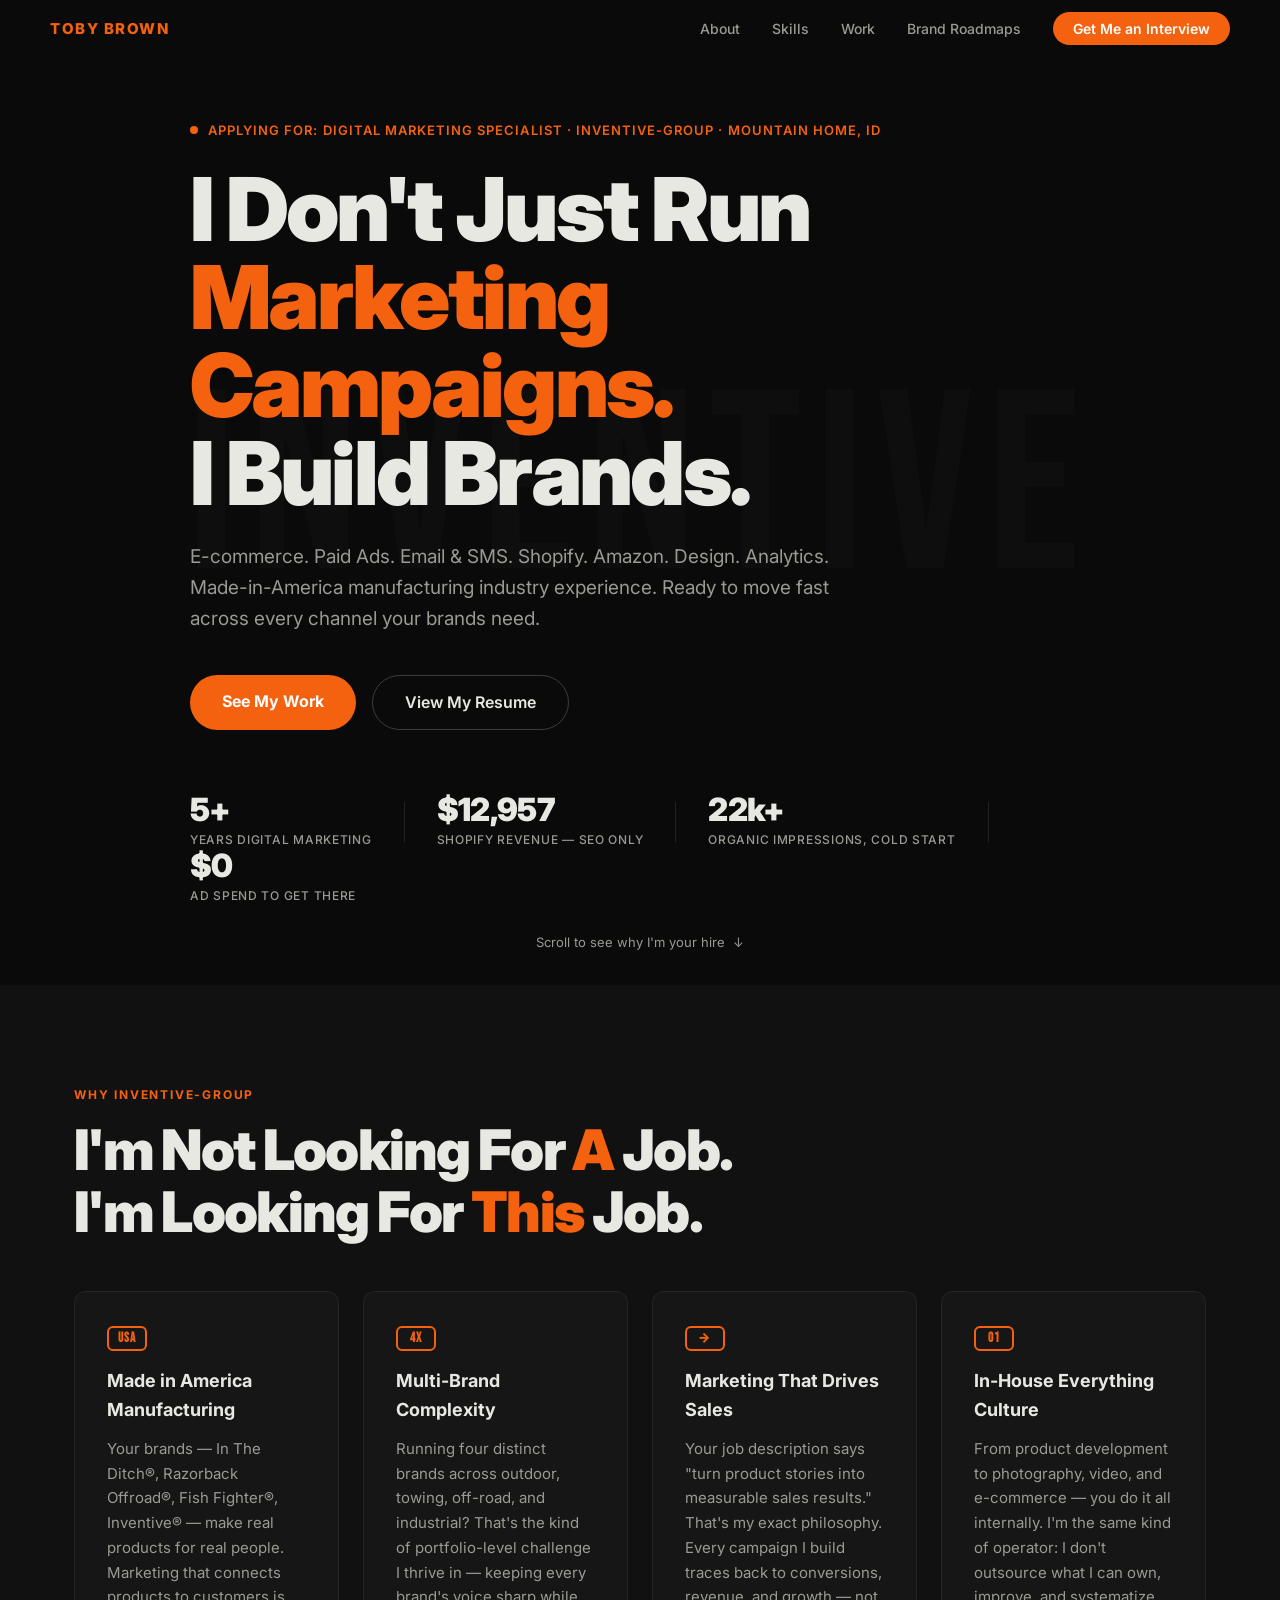
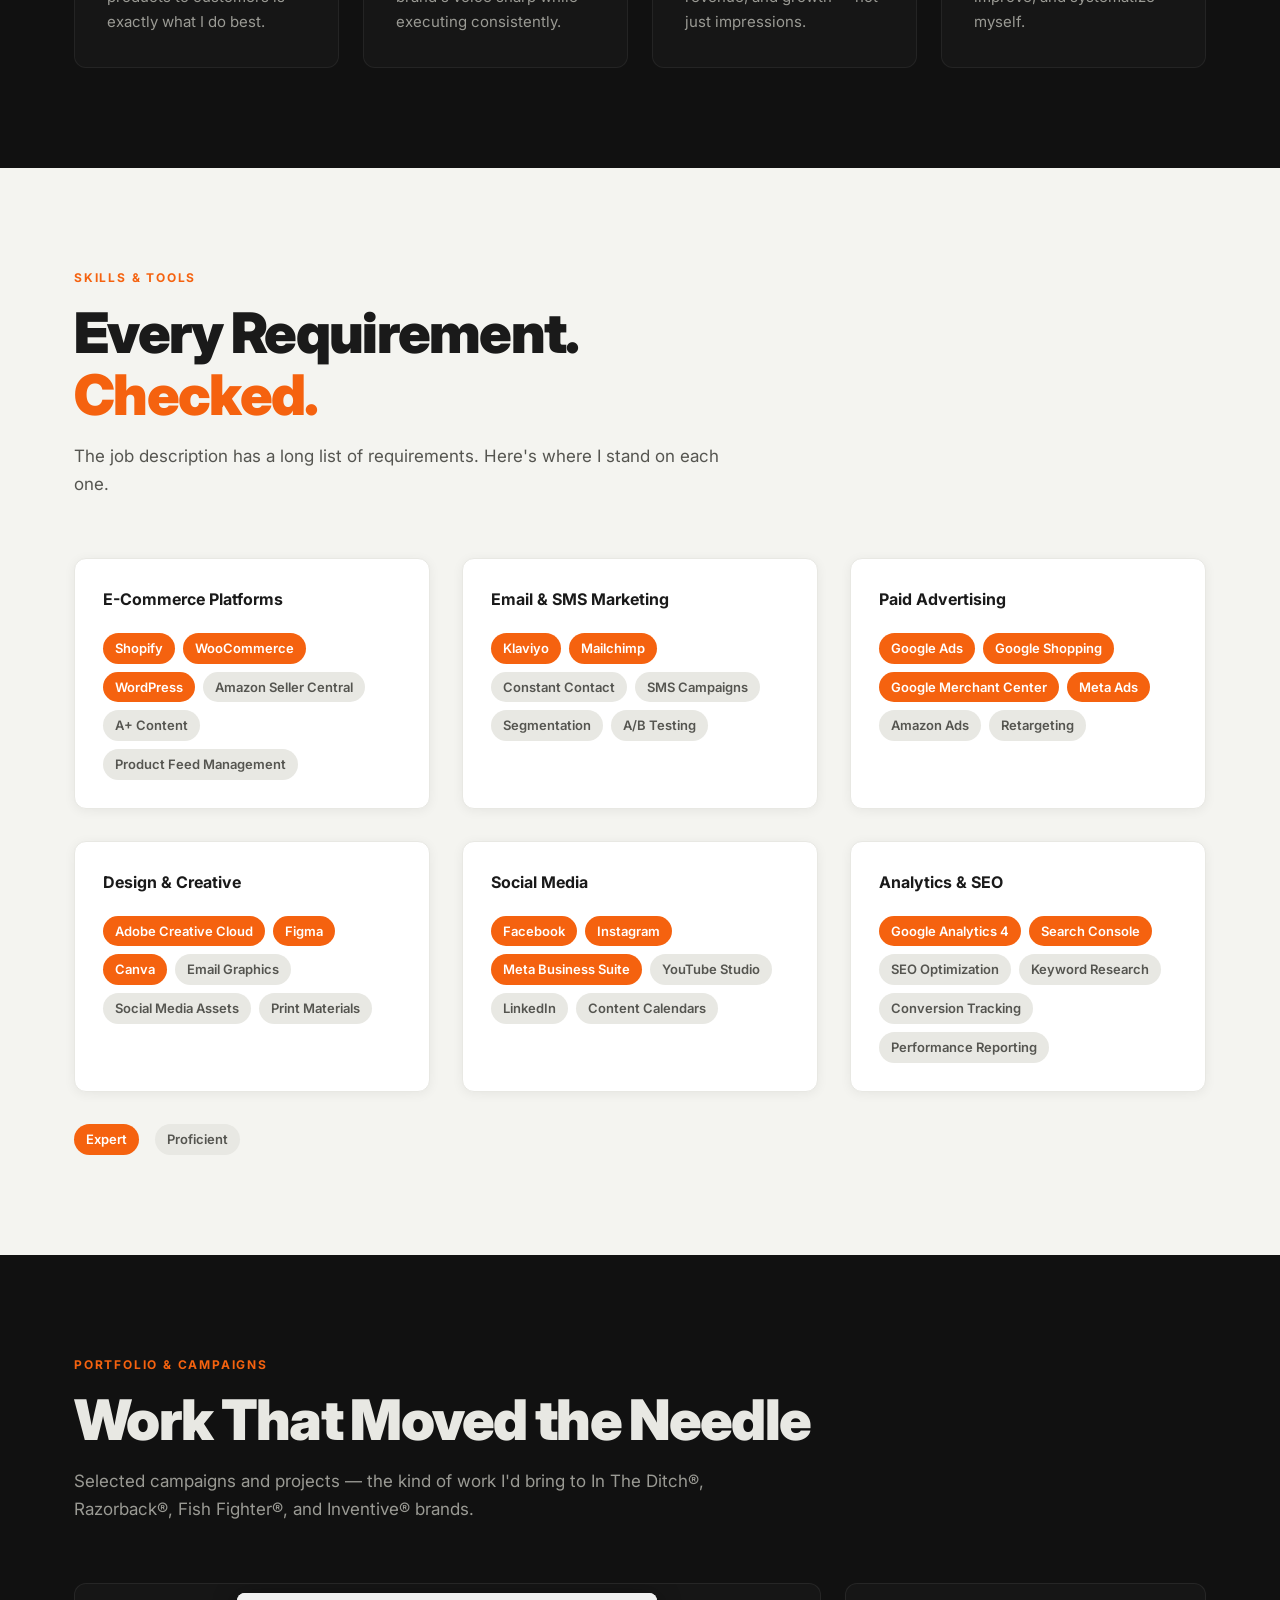
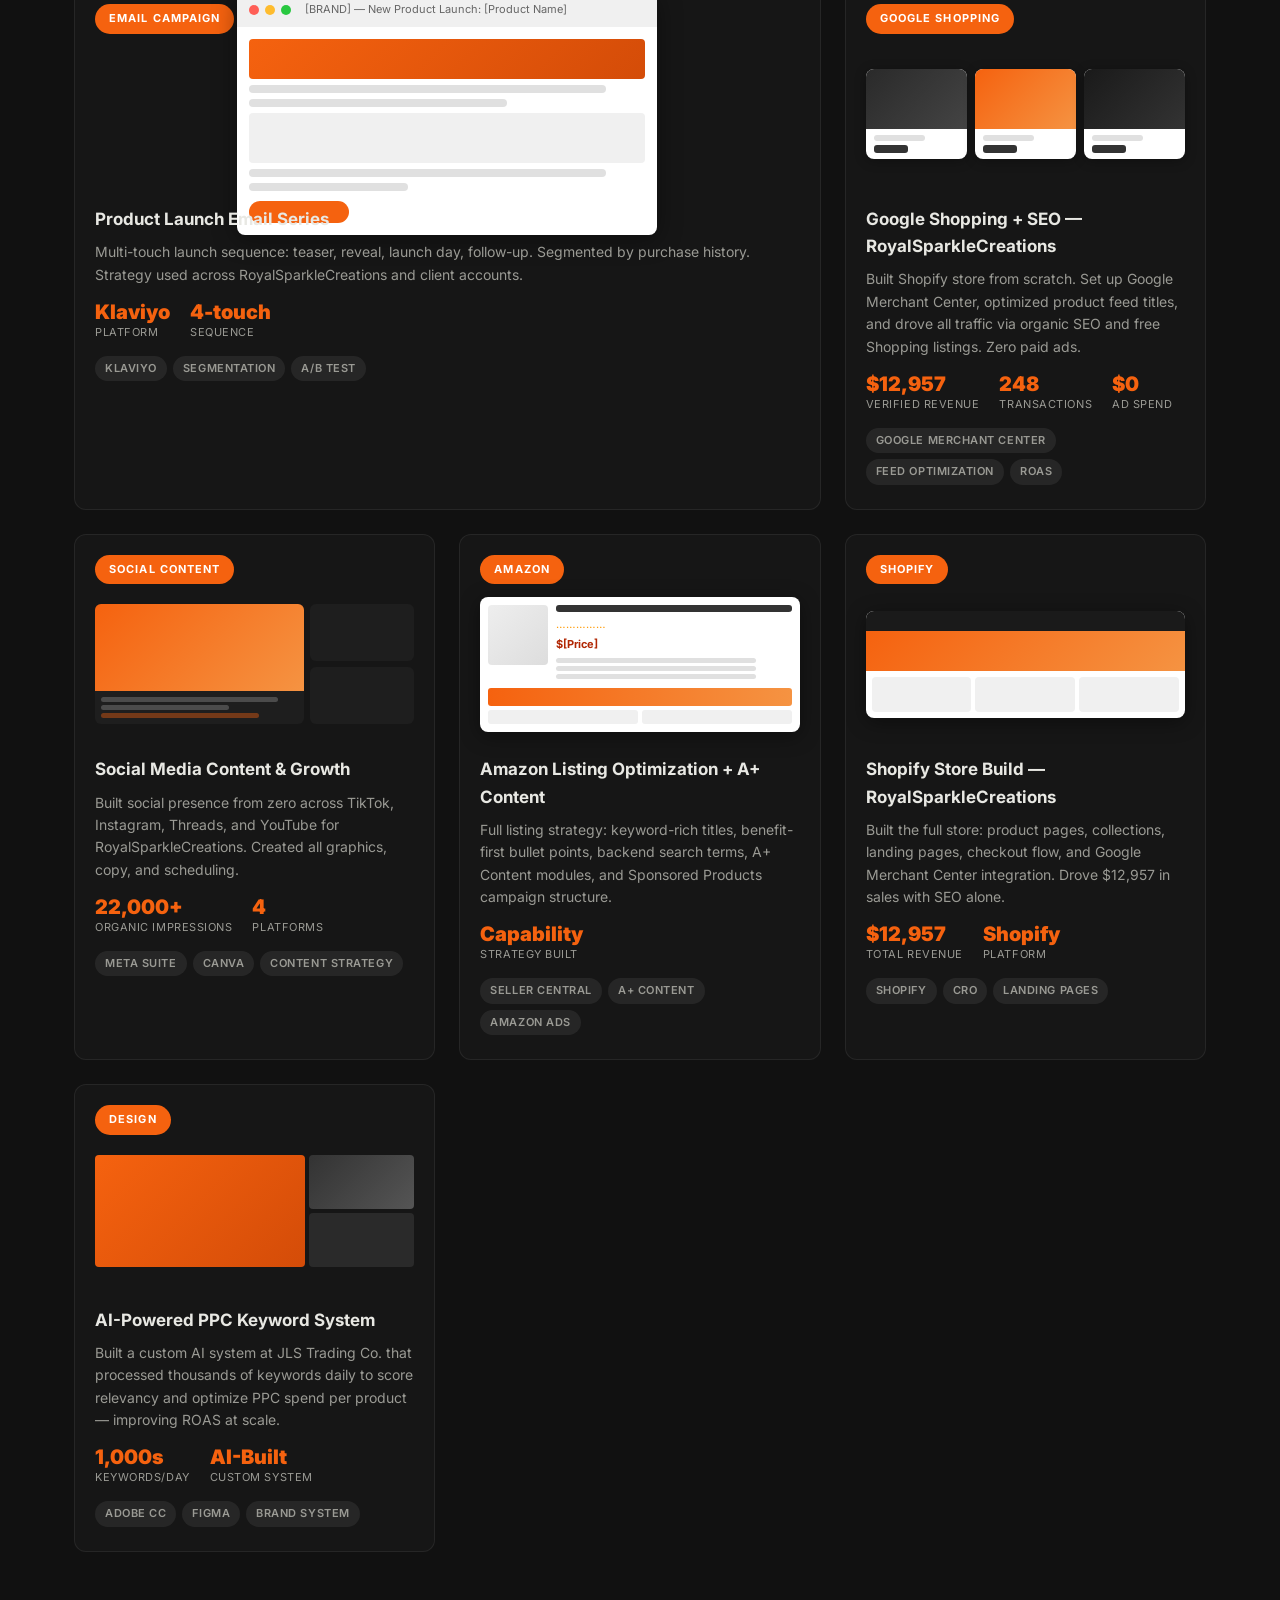
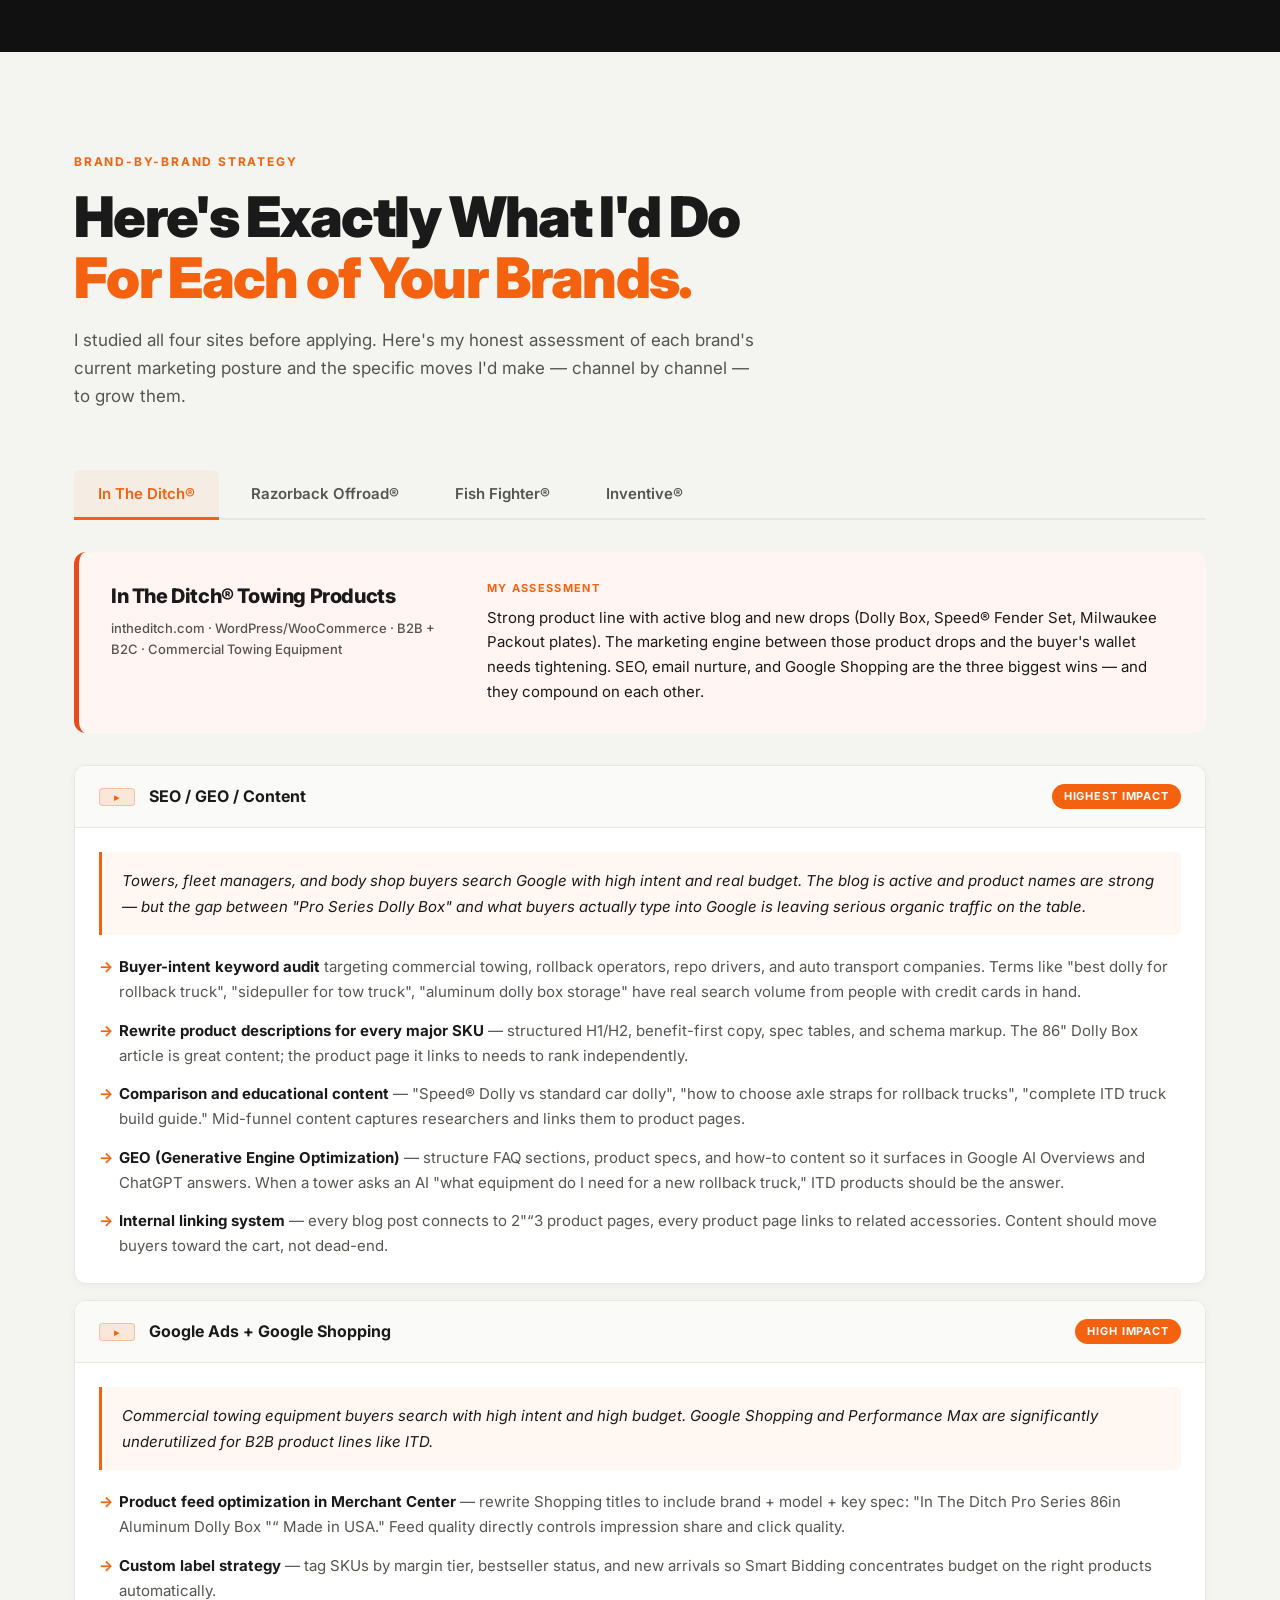
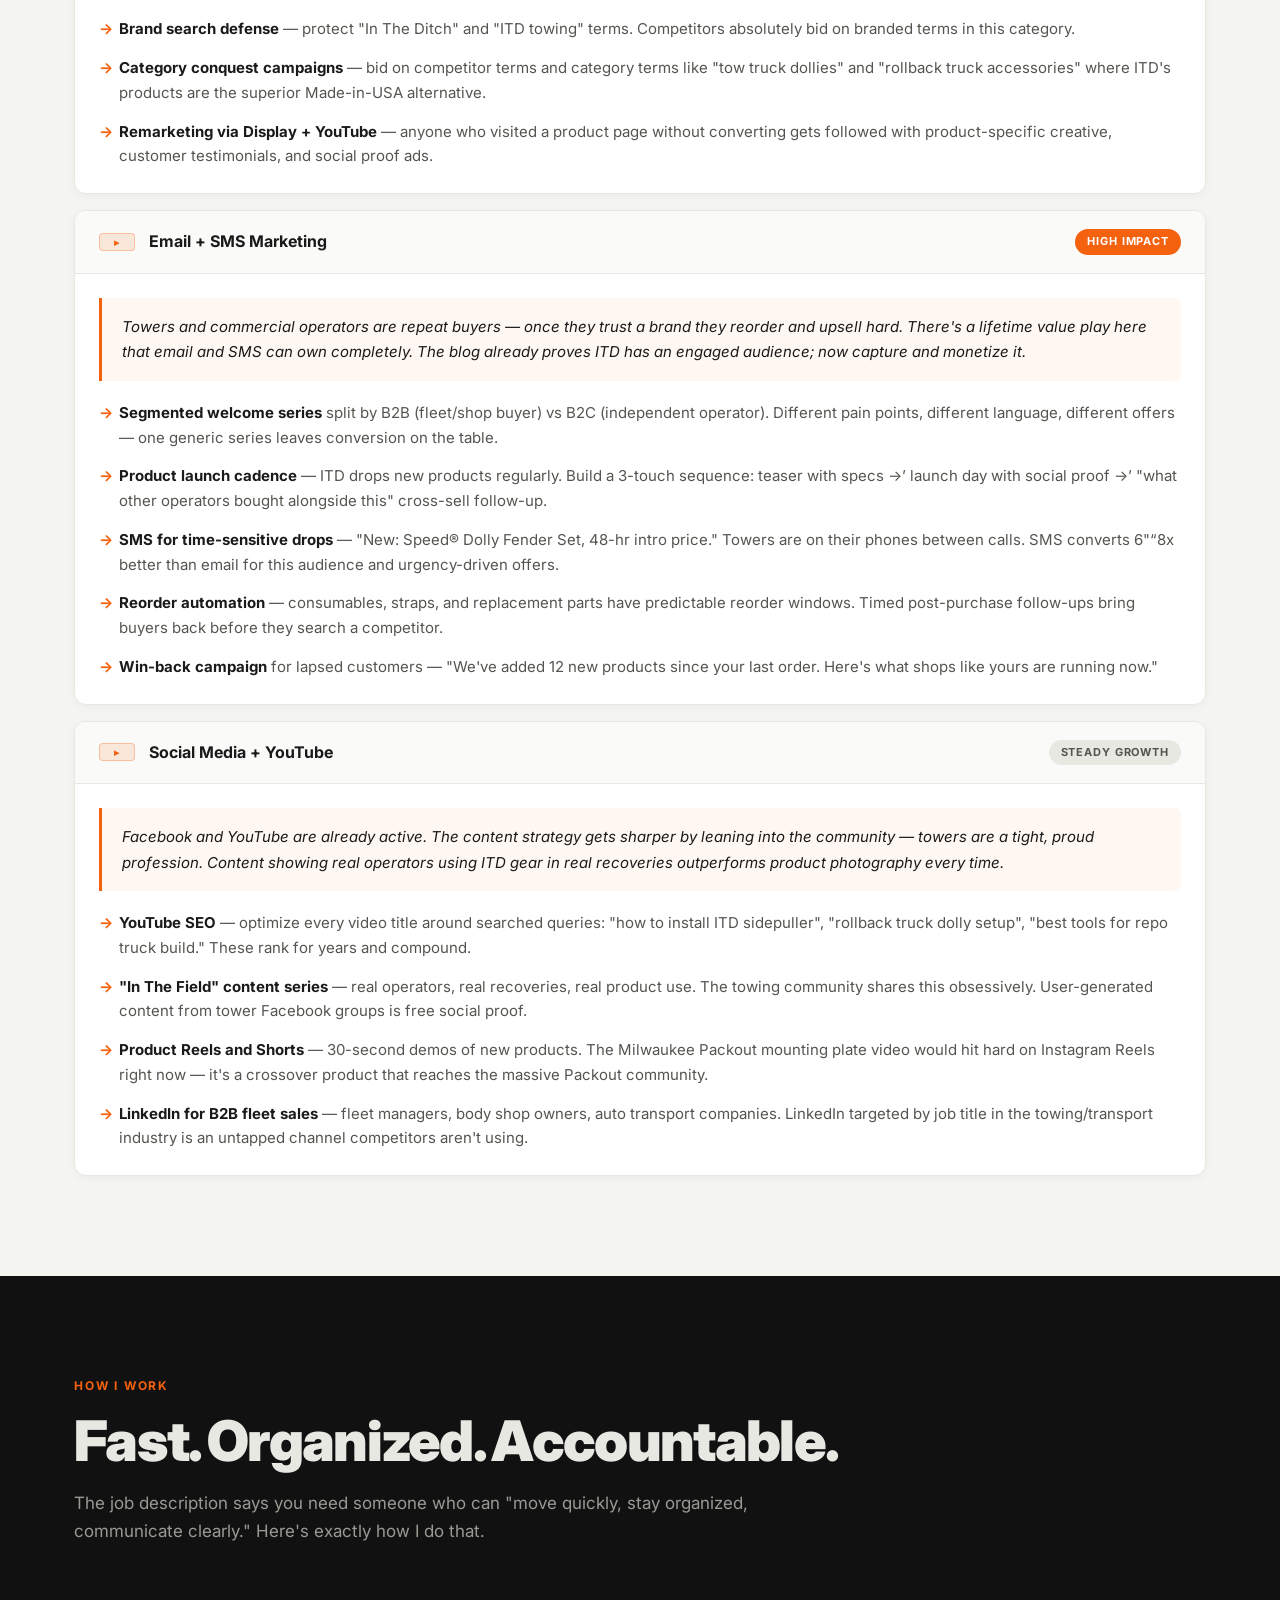
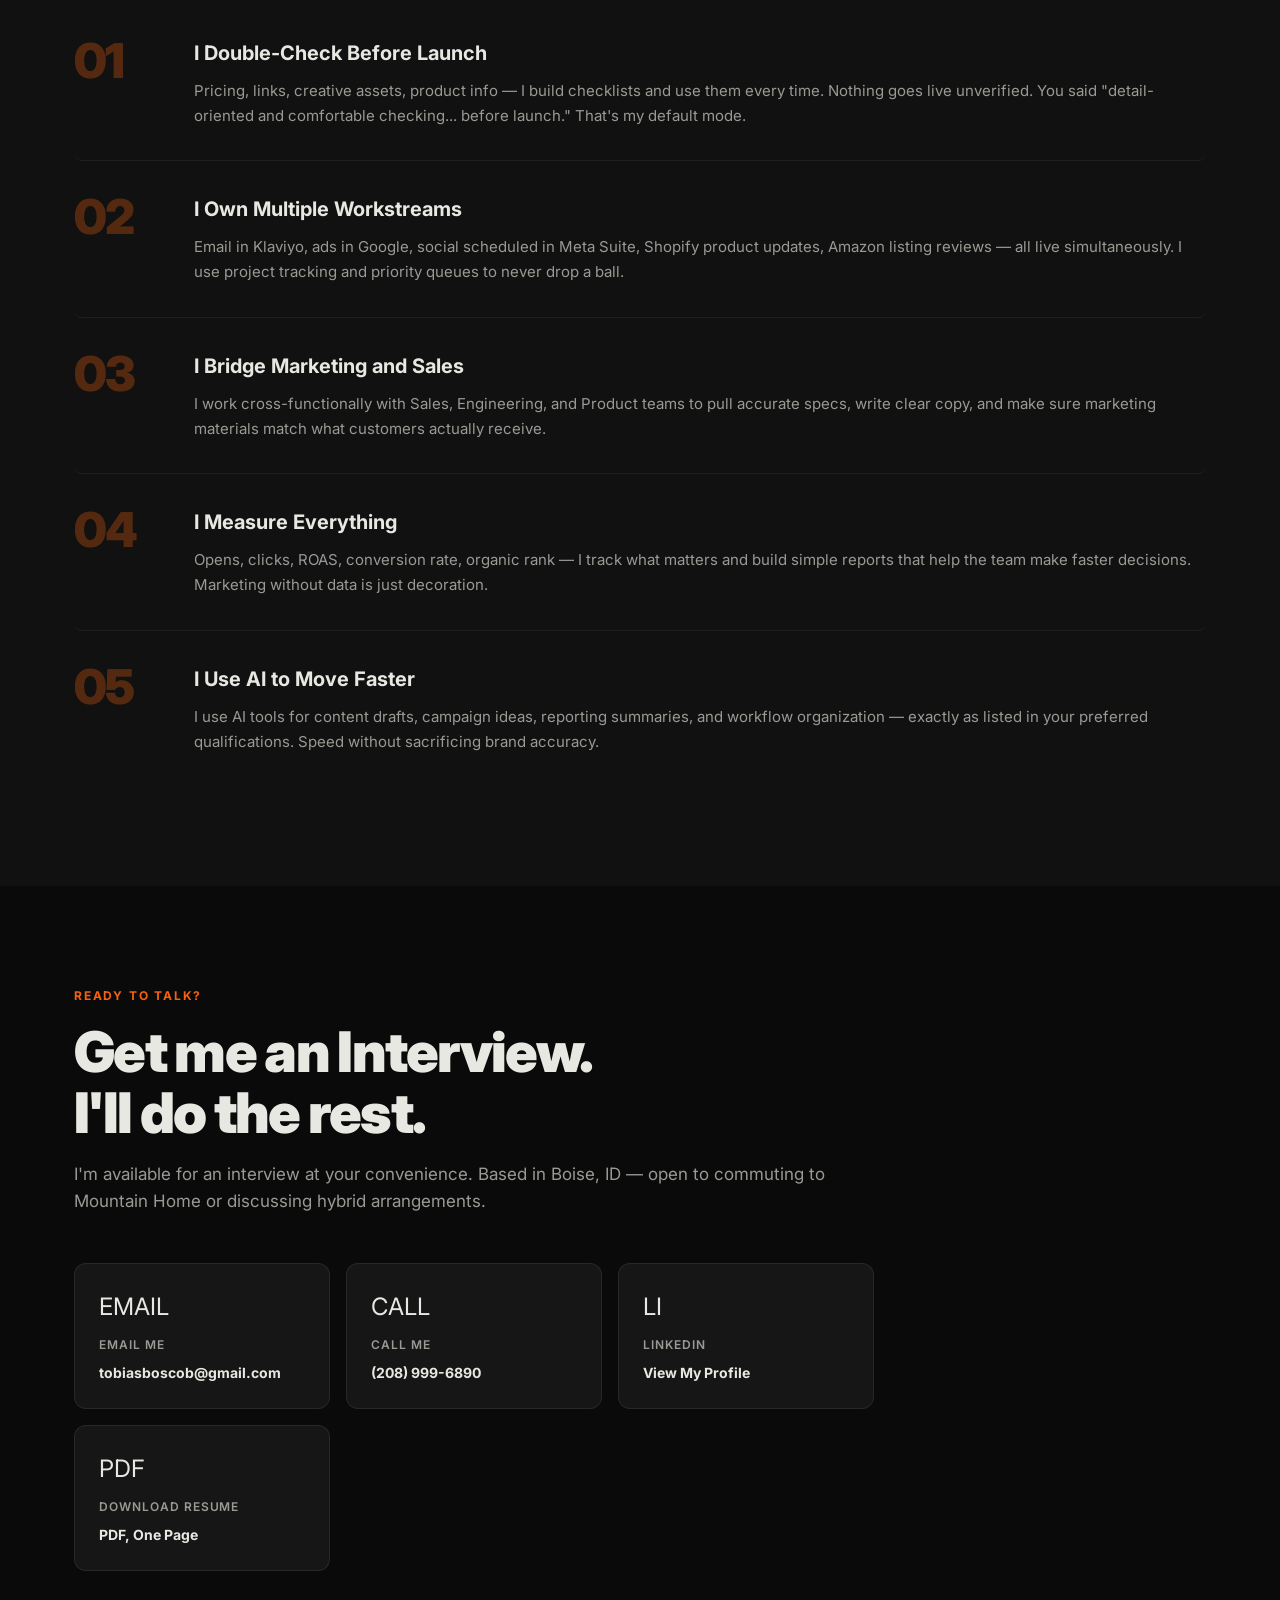
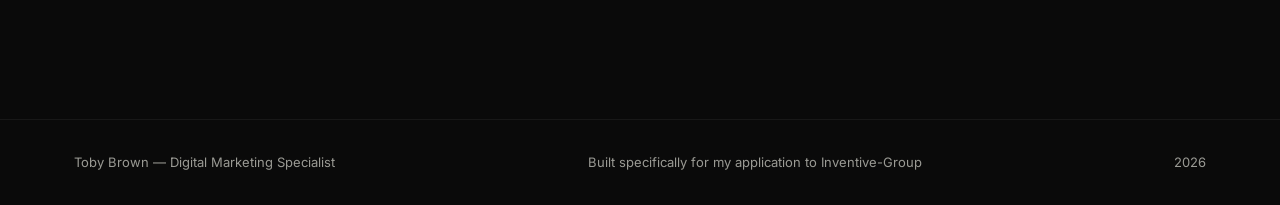
==== commit df00d811: "Remove apply portal button; update CTA to Get me an Interview" ====
--- a/index.html
+++ b/index.html
@@ -21,7 +21,7 @@
         <li><a href="#skills">Skills</a></li>
         <li><a href="#portfolio">Work</a></li>
         <li><a href="#roadmaps">Brand Roadmaps</a></li>
-        <li><a href="#contact" class="nav-cta">Apply With Me</a></li>
+        <li><a href="#contact" class="nav-cta">Get Me an Interview</a></li>
       </ul>
       <button class="hamburger" id="hamburger" aria-label="Menu">&#9776;</button>
     </div>
@@ -823,8 +823,8 @@
   <section id="contact" class="section-cta">
     <div class="container">
       <div class="cta-content">
-        <div class="section-label light">Ready to Hire Me?</div>
-        <h2>Let's talk about what<br />I can build for your brands.</h2>
+        <div class="section-label light">Ready to Talk?</div>
+        <h2>Get me an Interview.<br />I'll do the rest.</h2>
         <p>I'm available for an interview at your convenience. Based in Boise, ID &mdash; open to commuting to Mountain Home or discussing hybrid arrangements.</p>
         <div class="contact-options">
           <a href="mailto:tobiasboscob@gmail.com" class="contact-card">
@@ -848,10 +848,6 @@
             <span class="contact-value">PDF, One Page</span>
           </a>
         </div>
-        <div class="apply-direct">
-          <p>Or apply directly through Inventive-Group's portal:</p>
-          <a href="https://workforcenow.cloud.adp.com/mascsr/default/mdf/recruitment/recruitment.html?cid=a55a7ff6-e717-4372-8df1-f54375fc9ae2&ccId=19000101_000001&lang=en_US" target="_blank" class="btn-primary large">Apply on Inventive-Group's Portal &rarr;</a>
-        </div>
       </div>
     </div>
   </section>
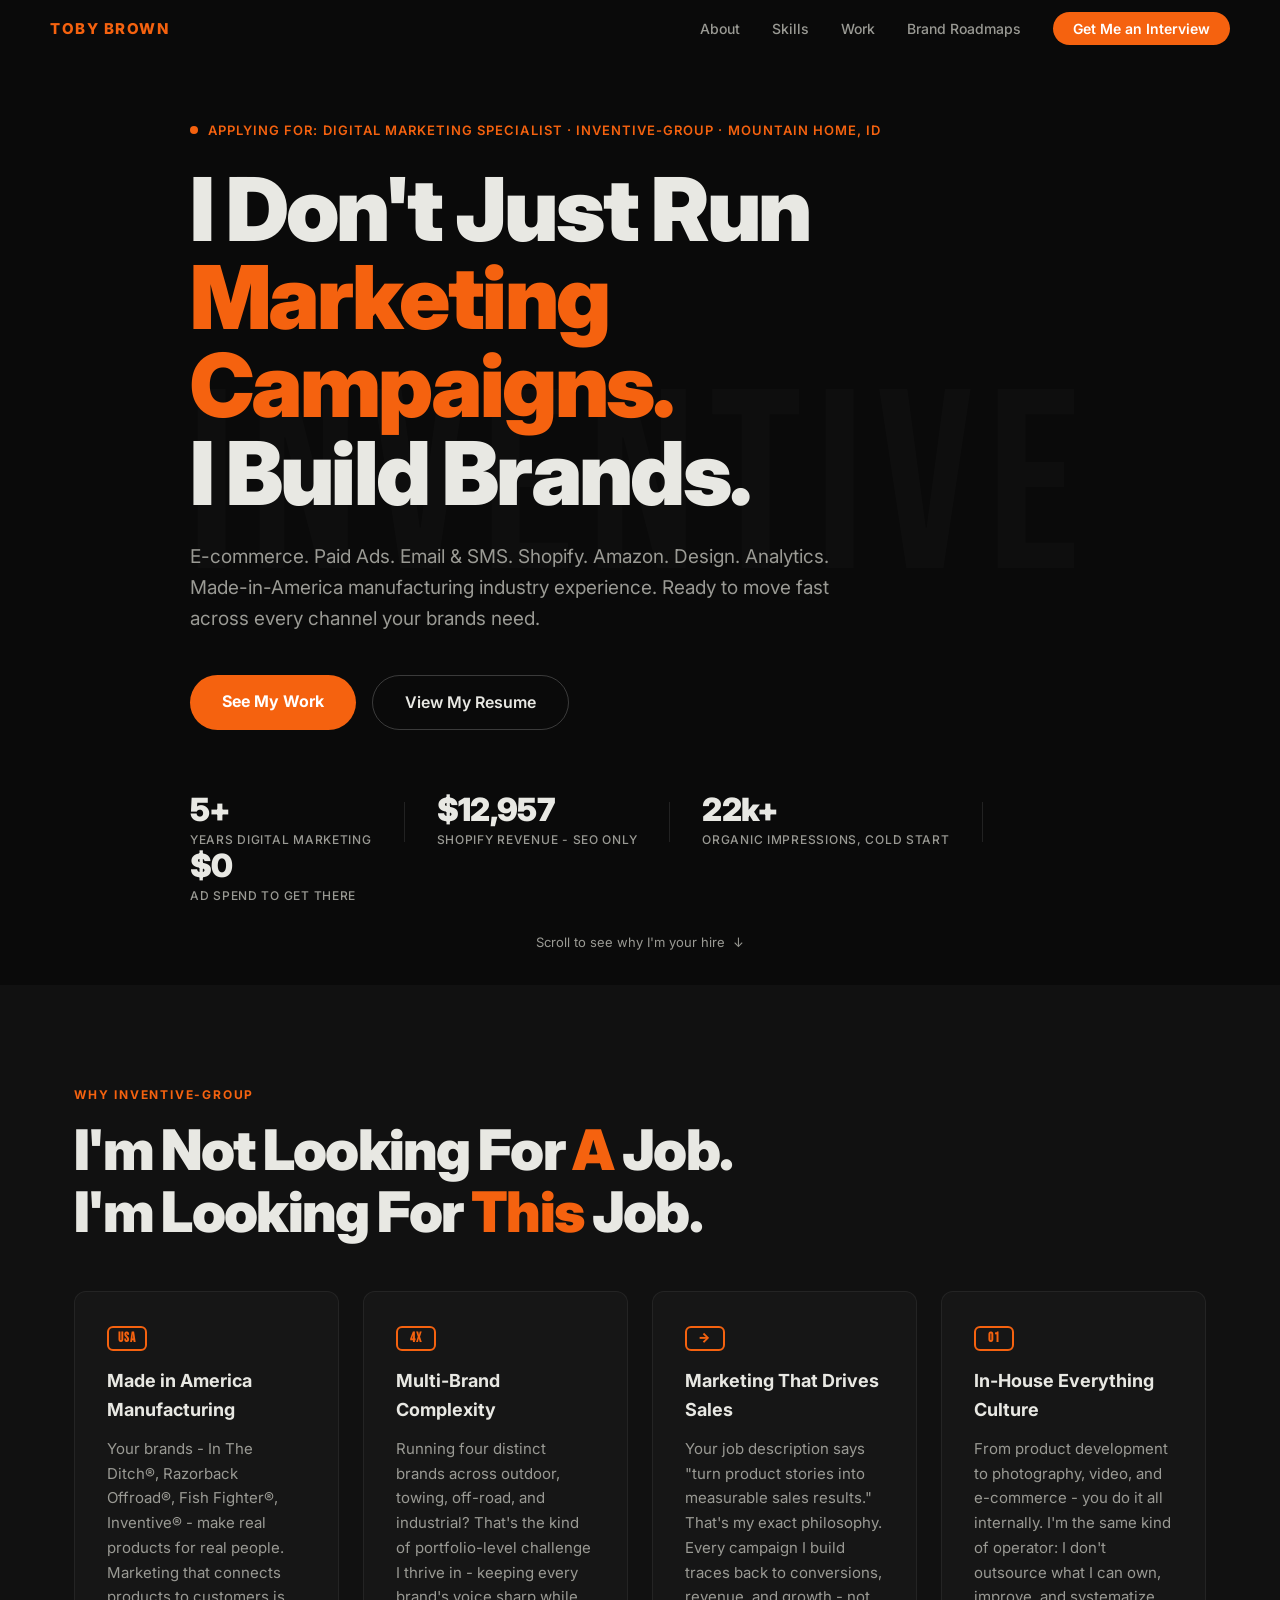
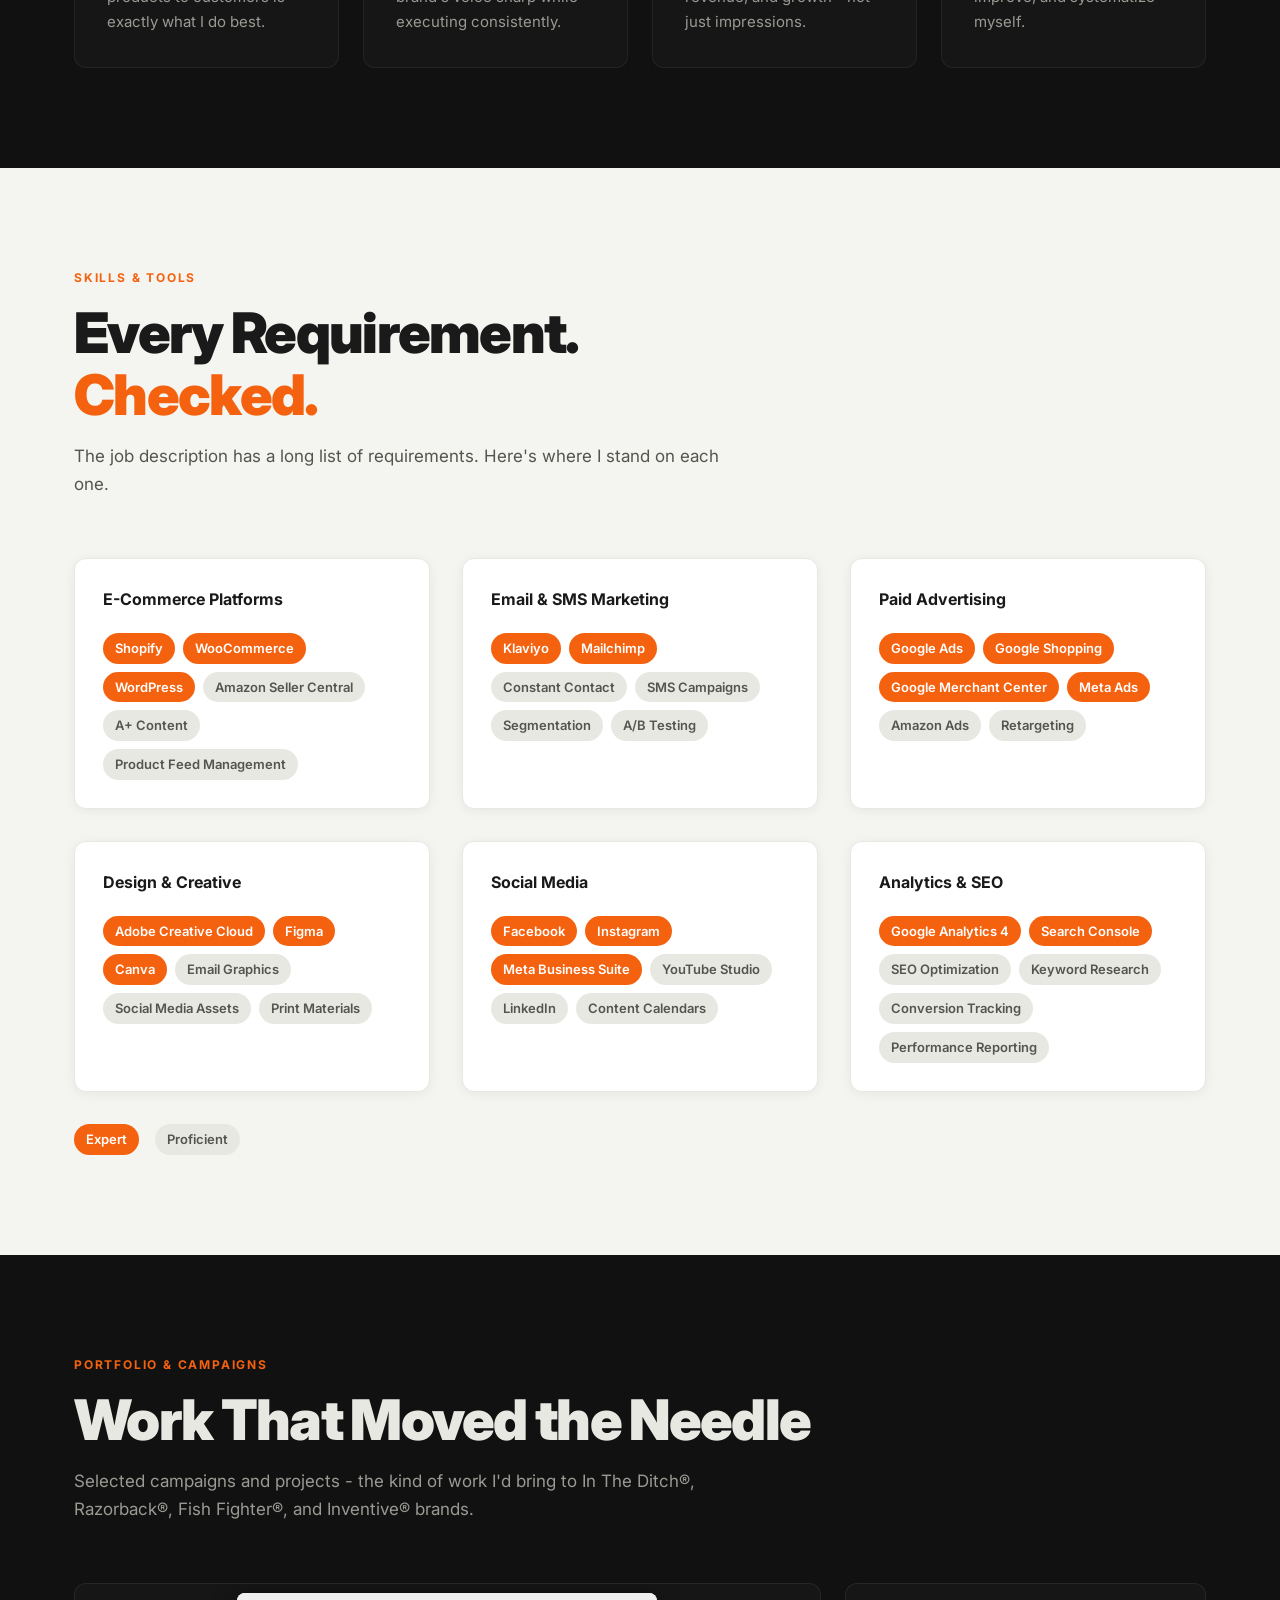
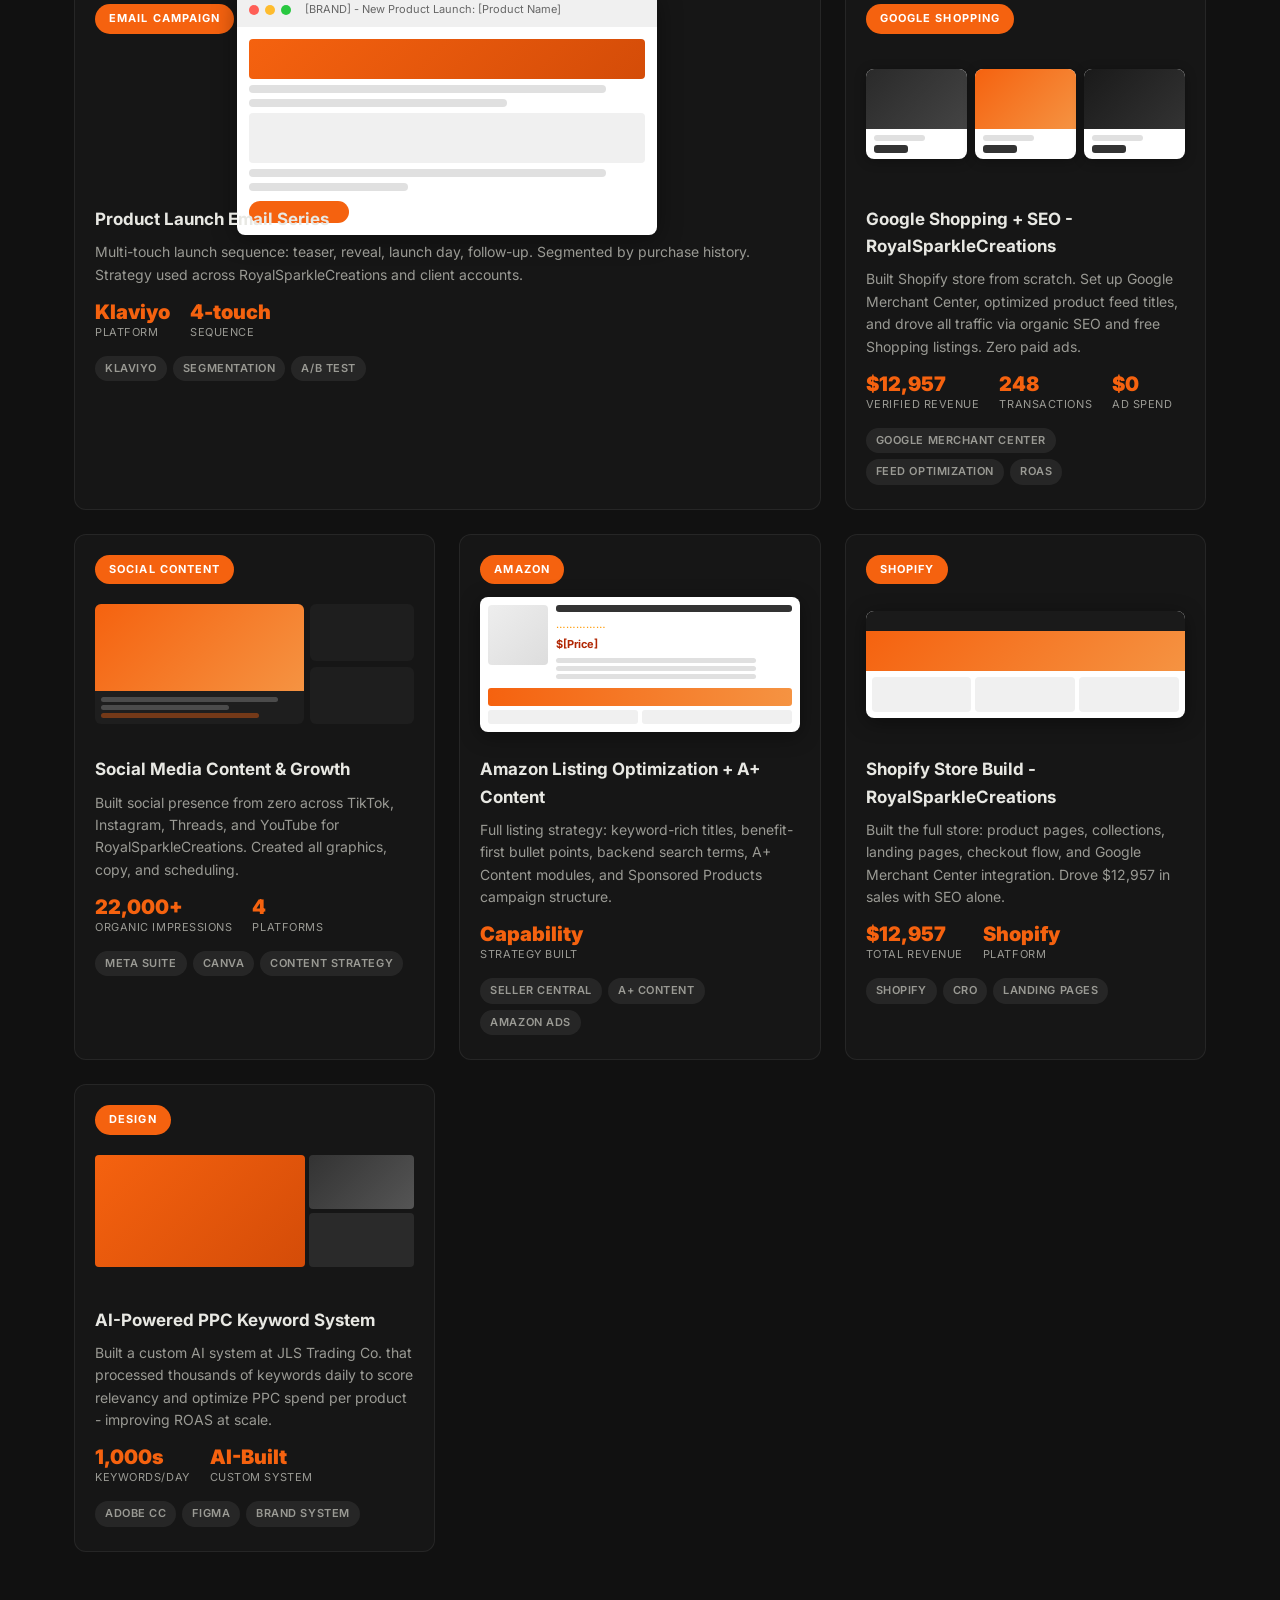
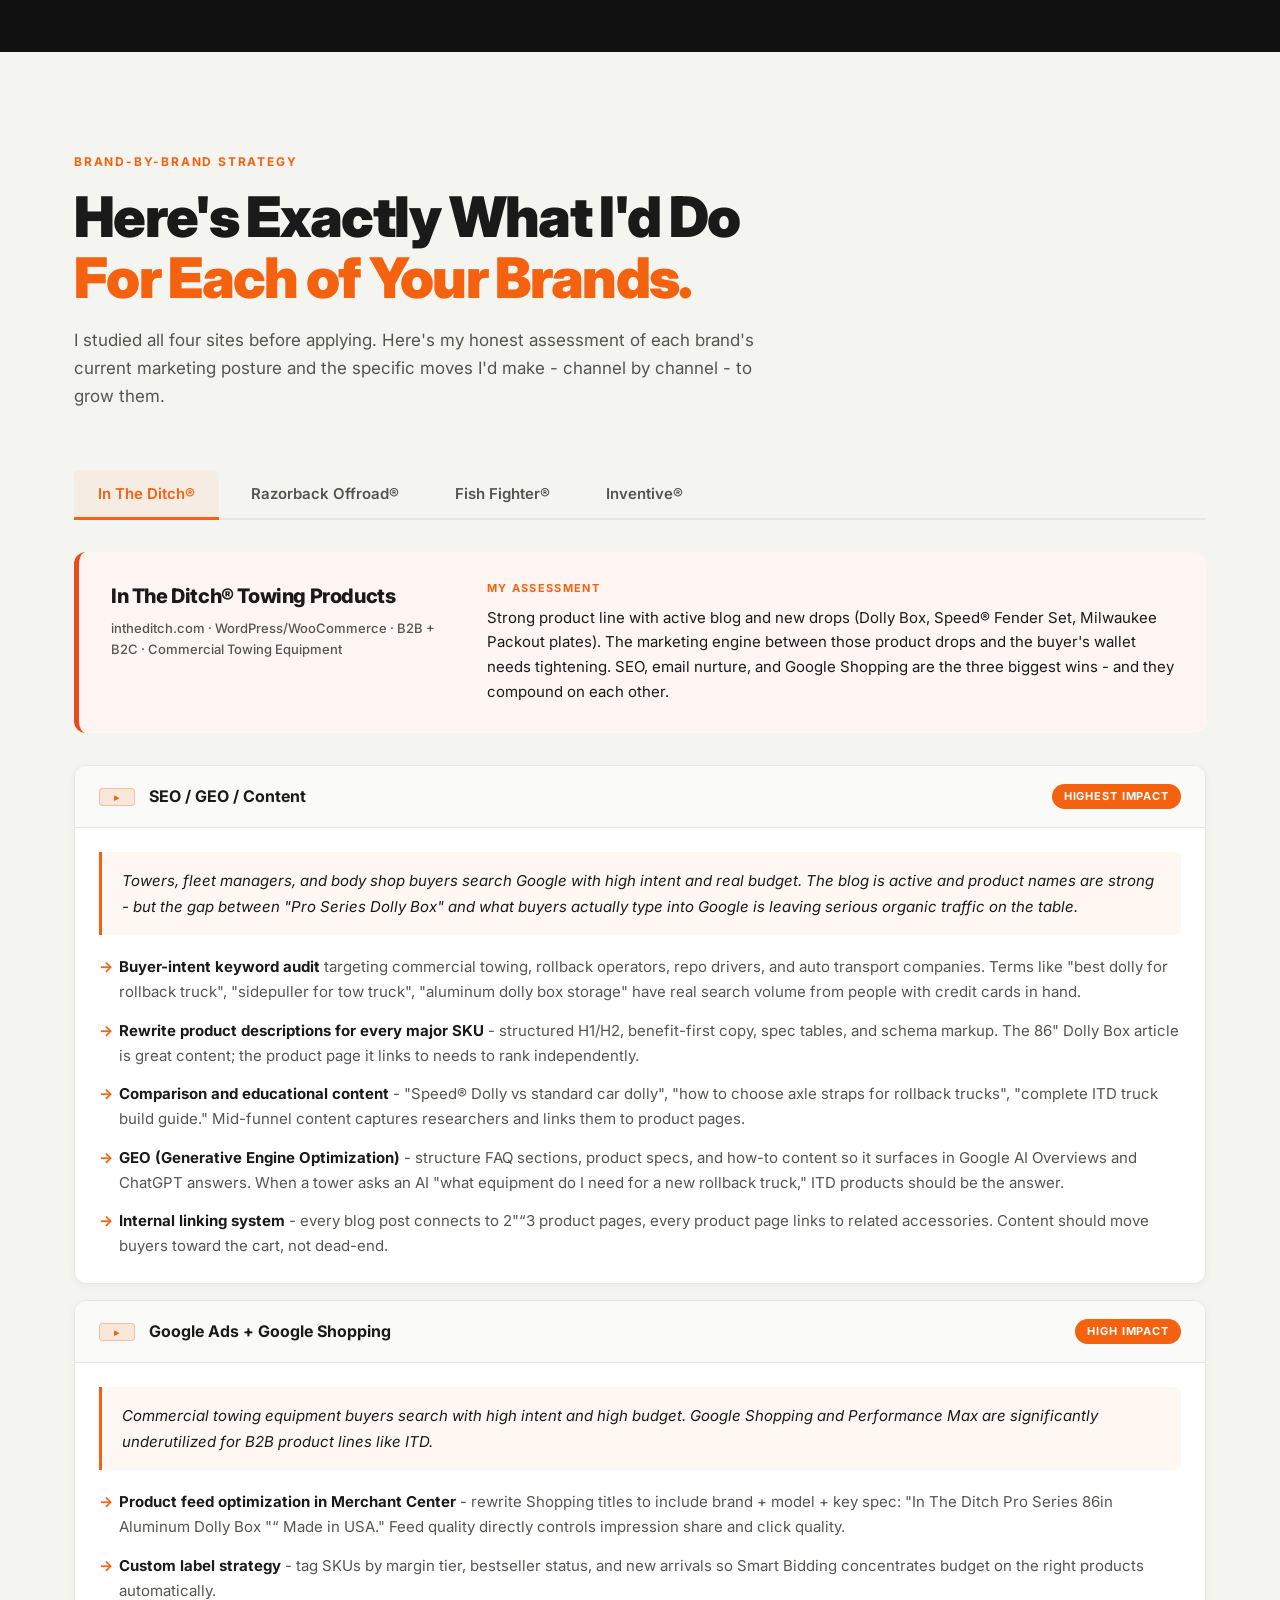
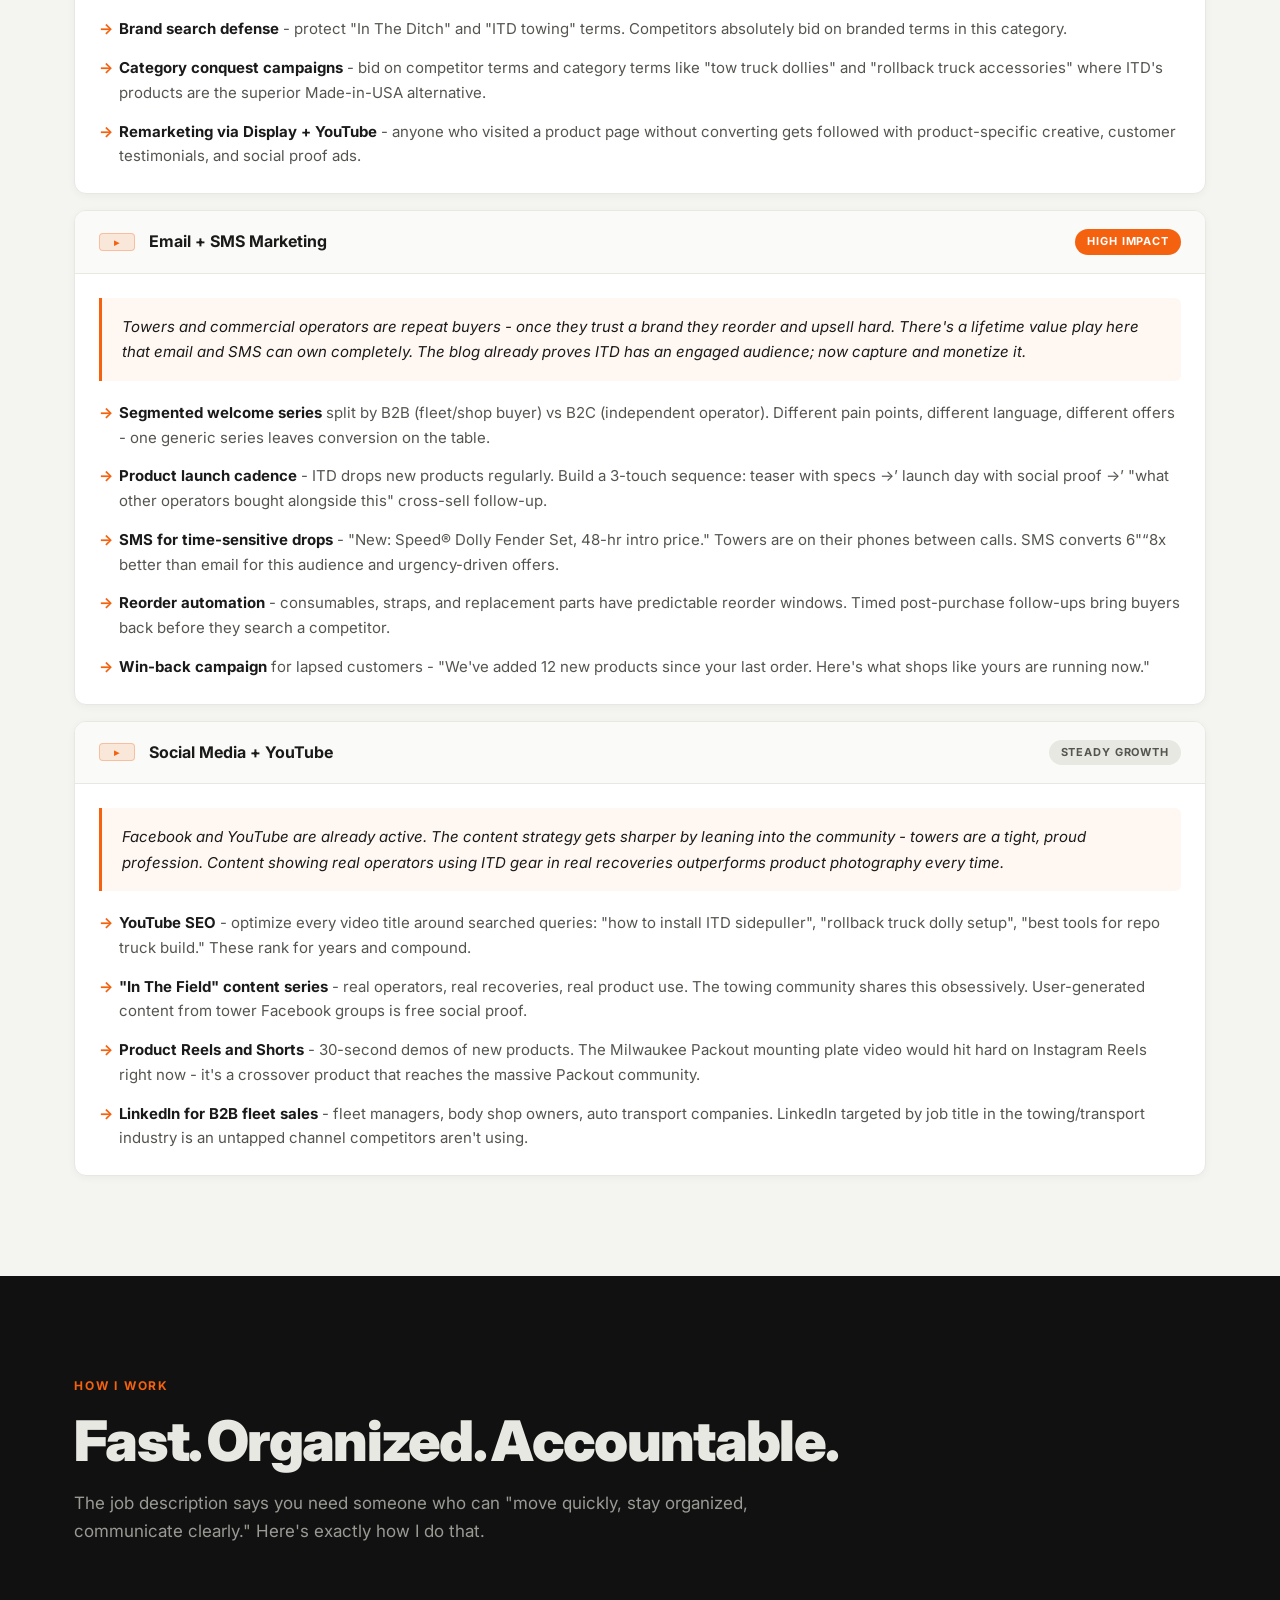
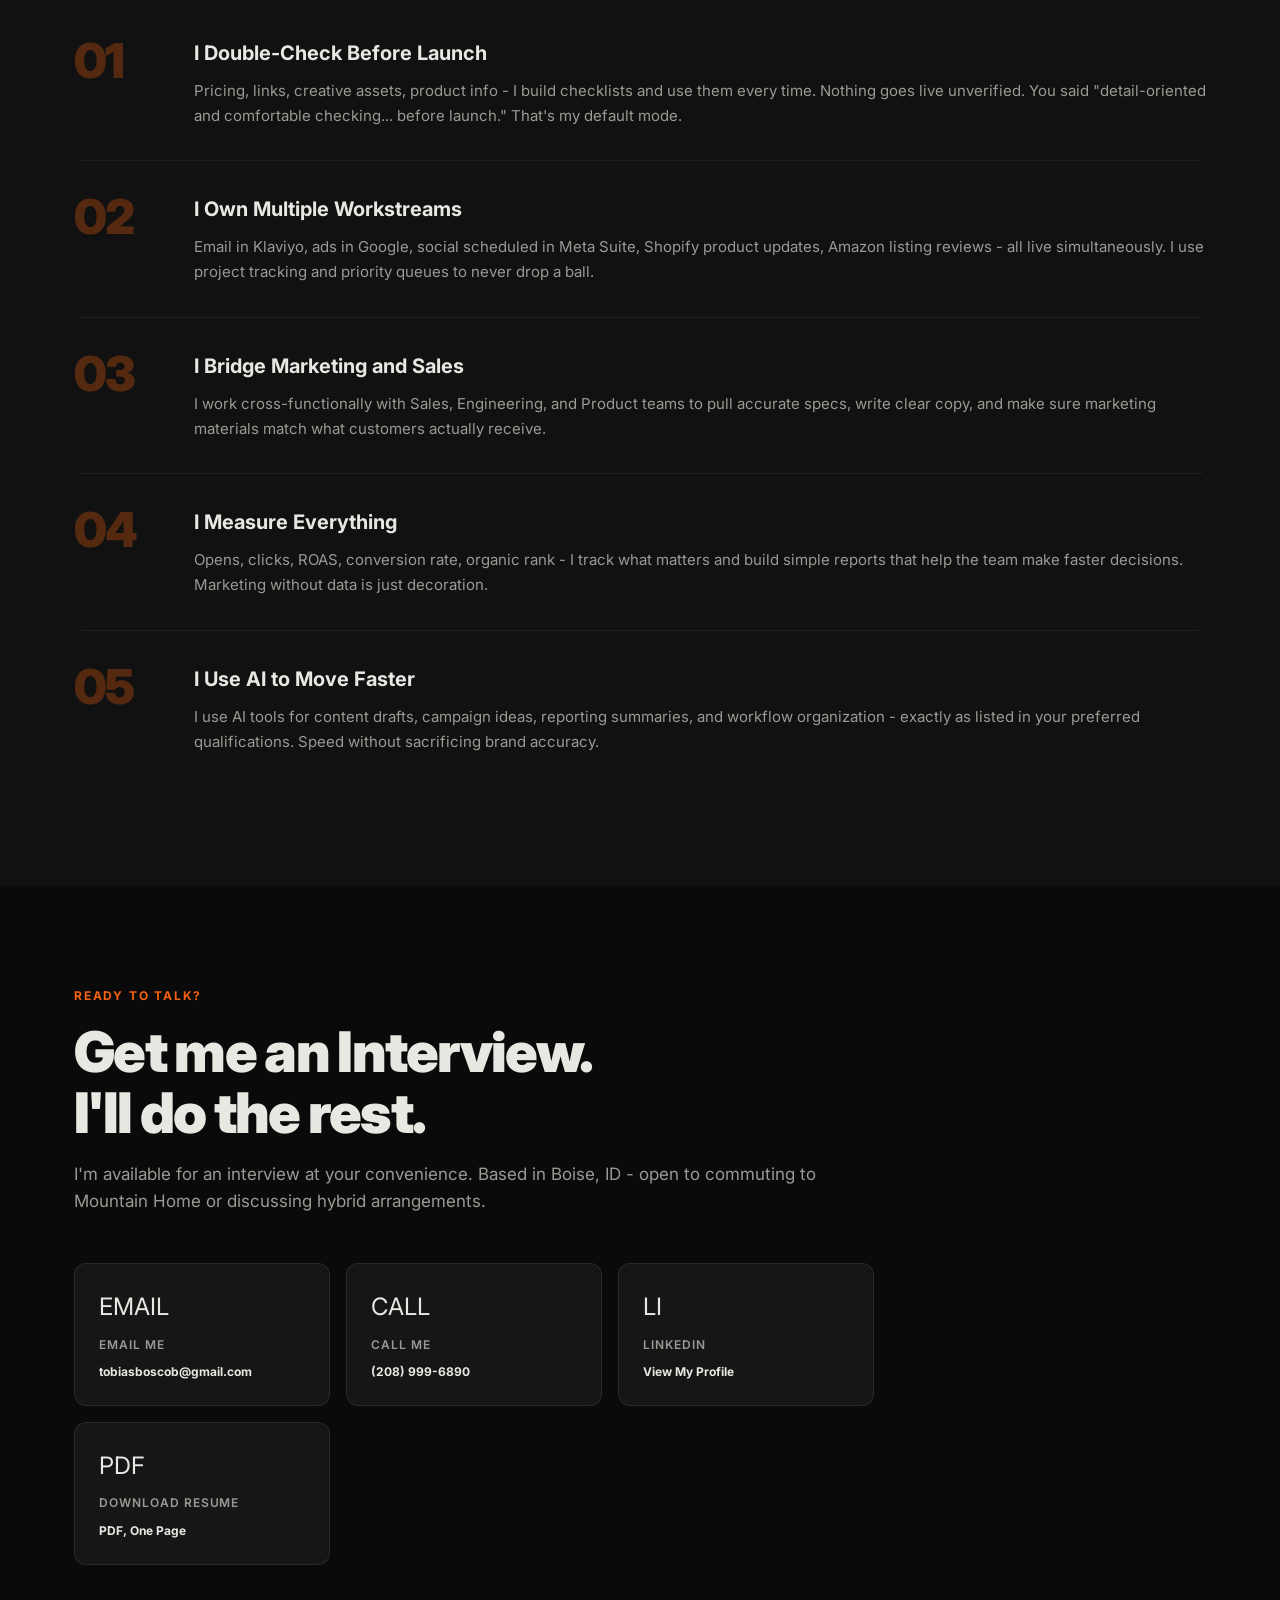
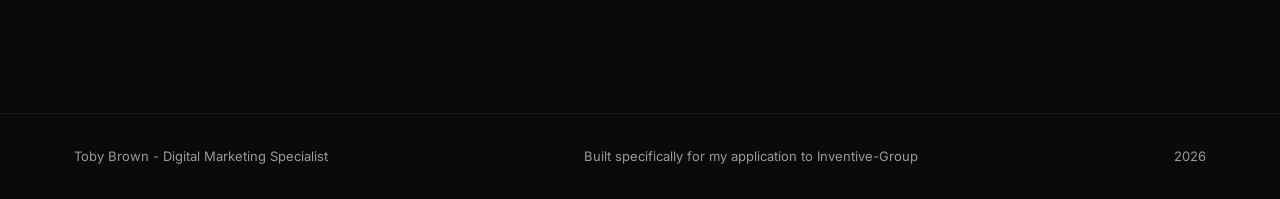
==== commit de436766: "Remove all em-dashes and en-dashes site-wide" ====
--- a/index.html
+++ b/index.html
@@ -3,7 +3,7 @@
 <head>
   <meta charset="UTF-8" />
   <meta name="viewport" content="width=device-width, initial-scale=1.0" />
-  <title>Toby Brown &mdash; Digital Marketing Specialist | Inventive-Group Application</title>
+  <title>Toby Brown - Digital Marketing Specialist | Inventive-Group Application</title>
   <meta name="description" content="Application portfolio for the Digital Marketing Specialist role at Inventive-Group. Proven e-commerce, design, and campaign expertise." />
   <link rel="preconnect" href="https://fonts.googleapis.com" />
   <link rel="preconnect" href="https://fonts.gstatic.com" crossorigin />
@@ -52,7 +52,7 @@
       <div class="hero-stats">
         <div class="stat"><span class="stat-num">5+</span><span class="stat-label">Years Digital Marketing</span></div>
         <div class="stat-divider"></div>
-        <div class="stat"><span class="stat-num">$12,957</span><span class="stat-label">Shopify Revenue &mdash; SEO Only</span></div>
+        <div class="stat"><span class="stat-num">$12,957</span><span class="stat-label">Shopify Revenue - SEO Only</span></div>
         <div class="stat-divider"></div>
         <div class="stat"><span class="stat-num">22k+</span><span class="stat-label">Organic Impressions, Cold Start</span></div>
         <div class="stat-divider"></div>
@@ -71,22 +71,22 @@
         <div class="why-card">
           <div class="why-icon why-icon-text">USA</div>
           <h3>Made in America Manufacturing</h3>
-          <p>Your brands &mdash; In The Ditch&reg;, Razorback Offroad&reg;, Fish Fighter&reg;, Inventive&reg; &mdash; make real products for real people. Marketing that connects products to customers is exactly what I do best.</p>
+          <p>Your brands - In The Ditch&reg;, Razorback Offroad&reg;, Fish Fighter&reg;, Inventive&reg; - make real products for real people. Marketing that connects products to customers is exactly what I do best.</p>
         </div>
         <div class="why-card">
           <div class="why-icon why-icon-text">4X</div>
           <h3>Multi-Brand Complexity</h3>
-          <p>Running four distinct brands across outdoor, towing, off-road, and industrial? That's the kind of portfolio-level challenge I thrive in &mdash; keeping every brand's voice sharp while executing consistently.</p>
+          <p>Running four distinct brands across outdoor, towing, off-road, and industrial? That's the kind of portfolio-level challenge I thrive in - keeping every brand's voice sharp while executing consistently.</p>
         </div>
         <div class="why-card">
           <div class="why-icon why-icon-text">&#8594;</div>
           <h3>Marketing That Drives Sales</h3>
-          <p>Your job description says "turn product stories into measurable sales results." That's my exact philosophy. Every campaign I build traces back to conversions, revenue, and growth &mdash; not just impressions.</p>
+          <p>Your job description says "turn product stories into measurable sales results." That's my exact philosophy. Every campaign I build traces back to conversions, revenue, and growth - not just impressions.</p>
         </div>
         <div class="why-card">
           <div class="why-icon why-icon-text">01</div>
           <h3>In-House Everything Culture</h3>
-          <p>From product development to photography, video, and e-commerce &mdash; you do it all internally. I'm the same kind of operator: I don't outsource what I can own, improve, and systematize myself.</p>
+          <p>From product development to photography, video, and e-commerce - you do it all internally. I'm the same kind of operator: I don't outsource what I can own, improve, and systematize myself.</p>
         </div>
       </div>
     </div>
@@ -199,7 +199,7 @@
     <div class="container">
       <div class="section-label">Portfolio & Campaigns</div>
       <h2>Work That Moved the Needle</h2>
-      <p class="section-sub">Selected campaigns and projects &mdash; the kind of work I'd bring to In The Ditch&reg;, Razorback&reg;, Fish Fighter&reg;, and Inventive&reg; brands.</p>
+      <p class="section-sub">Selected campaigns and projects - the kind of work I'd bring to In The Ditch&reg;, Razorback&reg;, Fish Fighter&reg;, and Inventive&reg; brands.</p>
 
       <div class="portfolio-grid">
 
@@ -211,7 +211,7 @@
                 <span class="em-dot red"></span>
                 <span class="em-dot yellow"></span>
                 <span class="em-dot green"></span>
-                <span class="em-subject">[BRAND] &mdash; New Product Launch: [Product Name]</span>
+                <span class="em-subject">[BRAND] - New Product Launch: [Product Name]</span>
               </div>
               <div class="email-mock-body">
                 <div class="em-hero-bar"></div>
@@ -267,7 +267,7 @@
             </div>
           </div>
           <div class="portfolio-card-content">
-            <h3>Google Shopping + SEO &mdash; RoyalSparkleCreations</h3>
+            <h3>Google Shopping + SEO - RoyalSparkleCreations</h3>
             <p>Built Shopify store from scratch. Set up Google Merchant Center, optimized product feed titles, and drove all traffic via organic SEO and free Shopping listings. Zero paid ads.</p>
             <div class="portfolio-metrics">
               <div class="metric"><span class="metric-val">$12,957</span><span class="metric-key">Verified Revenue</span></div>
@@ -365,7 +365,7 @@
             </div>
           </div>
           <div class="portfolio-card-content">
-            <h3>Shopify Store Build &mdash; RoyalSparkleCreations</h3>
+            <h3>Shopify Store Build - RoyalSparkleCreations</h3>
             <p>Built the full store: product pages, collections, landing pages, checkout flow, and Google Merchant Center integration. Drove $12,957 in sales with SEO alone.</p>
             <div class="portfolio-metrics">
               <div class="metric"><span class="metric-val">$12,957</span><span class="metric-key">Total Revenue</span></div>
@@ -392,7 +392,7 @@
           </div>
           <div class="portfolio-card-content">
             <h3>AI-Powered PPC Keyword System</h3>
-            <p>Built a custom AI system at JLS Trading Co. that processed thousands of keywords daily to score relevancy and optimize PPC spend per product &mdash; improving ROAS at scale.</p>
+            <p>Built a custom AI system at JLS Trading Co. that processed thousands of keywords daily to score relevancy and optimize PPC spend per product - improving ROAS at scale.</p>
             <div class="portfolio-metrics">
               <div class="metric"><span class="metric-val">1,000s</span><span class="metric-key">Keywords/Day</span></div>
               <div class="metric"><span class="metric-val">AI-Built</span><span class="metric-key">Custom System</span></div>
@@ -412,7 +412,7 @@
     <div class="container">
       <div class="section-label">Brand-by-Brand Strategy</div>
       <h2>Here's Exactly What I'd Do<br /><span class="accent-dark">For Each of Your Brands.</span></h2>
-      <p class="section-sub">I studied all four sites before applying. Here's my honest assessment of each brand's current marketing posture and the specific moves I'd make &mdash; channel by channel &mdash; to grow them.</p>
+      <p class="section-sub">I studied all four sites before applying. Here's my honest assessment of each brand's current marketing posture and the specific moves I'd make - channel by channel - to grow them.</p>
 
       <div class="brand-tabs">
         <button class="brand-tab active" data-brand="itd">In The Ditch&reg;</button>
@@ -430,7 +430,7 @@
           </div>
           <div class="roadmap-verdict">
             <div class="verdict-label">My Assessment</div>
-            <div class="verdict-text">Strong product line with active blog and new drops (Dolly Box, Speed&reg; Fender Set, Milwaukee Packout plates). The marketing engine between those product drops and the buyer's wallet needs tightening. SEO, email nurture, and Google Shopping are the three biggest wins &mdash; and they compound on each other.</div>
+            <div class="verdict-text">Strong product line with active blog and new drops (Dolly Box, Speed&reg; Fender Set, Milwaukee Packout plates). The marketing engine between those product drops and the buyer's wallet needs tightening. SEO, email nurture, and Google Shopping are the three biggest wins - and they compound on each other.</div>
           </div>
         </div>
         <div class="roadmap-channels">
@@ -442,13 +442,13 @@
               <span class="channel-priority high">Highest Impact</span>
             </div>
             <div class="channel-body">
-              <p class="channel-thesis">Towers, fleet managers, and body shop buyers search Google with high intent and real budget. The blog is active and product names are strong &mdash; but the gap between "Pro Series Dolly Box" and what buyers actually type into Google is leaving serious organic traffic on the table.</p>
+              <p class="channel-thesis">Towers, fleet managers, and body shop buyers search Google with high intent and real budget. The blog is active and product names are strong - but the gap between "Pro Series Dolly Box" and what buyers actually type into Google is leaving serious organic traffic on the table.</p>
               <ul class="channel-actions">
                 <li><strong>Buyer-intent keyword audit</strong> targeting commercial towing, rollback operators, repo drivers, and auto transport companies. Terms like "best dolly for rollback truck", "sidepuller for tow truck", "aluminum dolly box storage" have real search volume from people with credit cards in hand.</li>
-                <li><strong>Rewrite product descriptions for every major SKU</strong> &mdash; structured H1/H2, benefit-first copy, spec tables, and schema markup. The 86" Dolly Box article is great content; the product page it links to needs to rank independently.</li>
-                <li><strong>Comparison and educational content</strong> &mdash; "Speed&reg; Dolly vs standard car dolly", "how to choose axle straps for rollback trucks", "complete ITD truck build guide." Mid-funnel content captures researchers and links them to product pages.</li>
-                <li><strong>GEO (Generative Engine Optimization)</strong> &mdash; structure FAQ sections, product specs, and how-to content so it surfaces in Google AI Overviews and ChatGPT answers. When a tower asks an AI "what equipment do I need for a new rollback truck," ITD products should be the answer.</li>
-                <li><strong>Internal linking system</strong> &mdash; every blog post connects to 2"&ldquo;3 product pages, every product page links to related accessories. Content should move buyers toward the cart, not dead-end.</li>
+                <li><strong>Rewrite product descriptions for every major SKU</strong> - structured H1/H2, benefit-first copy, spec tables, and schema markup. The 86" Dolly Box article is great content; the product page it links to needs to rank independently.</li>
+                <li><strong>Comparison and educational content</strong> - "Speed&reg; Dolly vs standard car dolly", "how to choose axle straps for rollback trucks", "complete ITD truck build guide." Mid-funnel content captures researchers and links them to product pages.</li>
+                <li><strong>GEO (Generative Engine Optimization)</strong> - structure FAQ sections, product specs, and how-to content so it surfaces in Google AI Overviews and ChatGPT answers. When a tower asks an AI "what equipment do I need for a new rollback truck," ITD products should be the answer.</li>
+                <li><strong>Internal linking system</strong> - every blog post connects to 2"&ldquo;3 product pages, every product page links to related accessories. Content should move buyers toward the cart, not dead-end.</li>
               </ul>
             </div>
           </div>
@@ -462,11 +462,11 @@
             <div class="channel-body">
               <p class="channel-thesis">Commercial towing equipment buyers search with high intent and high budget. Google Shopping and Performance Max are significantly underutilized for B2B product lines like ITD.</p>
               <ul class="channel-actions">
-                <li><strong>Product feed optimization in Merchant Center</strong> &mdash; rewrite Shopping titles to include brand + model + key spec: "In The Ditch Pro Series 86in Aluminum Dolly Box "&ldquo; Made in USA." Feed quality directly controls impression share and click quality.</li>
-                <li><strong>Custom label strategy</strong> &mdash; tag SKUs by margin tier, bestseller status, and new arrivals so Smart Bidding concentrates budget on the right products automatically.</li>
-                <li><strong>Brand search defense</strong> &mdash; protect "In The Ditch" and "ITD towing" terms. Competitors absolutely bid on branded terms in this category.</li>
-                <li><strong>Category conquest campaigns</strong> &mdash; bid on competitor terms and category terms like "tow truck dollies" and "rollback truck accessories" where ITD's products are the superior Made-in-USA alternative.</li>
-                <li><strong>Remarketing via Display + YouTube</strong> &mdash; anyone who visited a product page without converting gets followed with product-specific creative, customer testimonials, and social proof ads.</li>
+                <li><strong>Product feed optimization in Merchant Center</strong> - rewrite Shopping titles to include brand + model + key spec: "In The Ditch Pro Series 86in Aluminum Dolly Box "&ldquo; Made in USA." Feed quality directly controls impression share and click quality.</li>
+                <li><strong>Custom label strategy</strong> - tag SKUs by margin tier, bestseller status, and new arrivals so Smart Bidding concentrates budget on the right products automatically.</li>
+                <li><strong>Brand search defense</strong> - protect "In The Ditch" and "ITD towing" terms. Competitors absolutely bid on branded terms in this category.</li>
+                <li><strong>Category conquest campaigns</strong> - bid on competitor terms and category terms like "tow truck dollies" and "rollback truck accessories" where ITD's products are the superior Made-in-USA alternative.</li>
+                <li><strong>Remarketing via Display + YouTube</strong> - anyone who visited a product page without converting gets followed with product-specific creative, customer testimonials, and social proof ads.</li>
               </ul>
             </div>
           </div>
@@ -478,13 +478,13 @@
               <span class="channel-priority high">High Impact</span>
             </div>
             <div class="channel-body">
-              <p class="channel-thesis">Towers and commercial operators are repeat buyers &mdash; once they trust a brand they reorder and upsell hard. There's a lifetime value play here that email and SMS can own completely. The blog already proves ITD has an engaged audience; now capture and monetize it.</p>
-              <ul class="channel-actions">
-                <li><strong>Segmented welcome series</strong> split by B2B (fleet/shop buyer) vs B2C (independent operator). Different pain points, different language, different offers &mdash; one generic series leaves conversion on the table.</li>
-                <li><strong>Product launch cadence</strong> &mdash; ITD drops new products regularly. Build a 3-touch sequence: teaser with specs &rarr;&rsquo; launch day with social proof &rarr;&rsquo; "what other operators bought alongside this" cross-sell follow-up.</li>
-                <li><strong>SMS for time-sensitive drops</strong> &mdash; "New: Speed&reg; Dolly Fender Set, 48-hr intro price." Towers are on their phones between calls. SMS converts 6"&ldquo;8x better than email for this audience and urgency-driven offers.</li>
-                <li><strong>Reorder automation</strong> &mdash; consumables, straps, and replacement parts have predictable reorder windows. Timed post-purchase follow-ups bring buyers back before they search a competitor.</li>
-                <li><strong>Win-back campaign</strong> for lapsed customers &mdash; "We've added 12 new products since your last order. Here's what shops like yours are running now."</li>
+              <p class="channel-thesis">Towers and commercial operators are repeat buyers - once they trust a brand they reorder and upsell hard. There's a lifetime value play here that email and SMS can own completely. The blog already proves ITD has an engaged audience; now capture and monetize it.</p>
+              <ul class="channel-actions">
+                <li><strong>Segmented welcome series</strong> split by B2B (fleet/shop buyer) vs B2C (independent operator). Different pain points, different language, different offers - one generic series leaves conversion on the table.</li>
+                <li><strong>Product launch cadence</strong> - ITD drops new products regularly. Build a 3-touch sequence: teaser with specs &rarr;&rsquo; launch day with social proof &rarr;&rsquo; "what other operators bought alongside this" cross-sell follow-up.</li>
+                <li><strong>SMS for time-sensitive drops</strong> - "New: Speed&reg; Dolly Fender Set, 48-hr intro price." Towers are on their phones between calls. SMS converts 6"&ldquo;8x better than email for this audience and urgency-driven offers.</li>
+                <li><strong>Reorder automation</strong> - consumables, straps, and replacement parts have predictable reorder windows. Timed post-purchase follow-ups bring buyers back before they search a competitor.</li>
+                <li><strong>Win-back campaign</strong> for lapsed customers - "We've added 12 new products since your last order. Here's what shops like yours are running now."</li>
               </ul>
             </div>
           </div>
@@ -496,12 +496,12 @@
               <span class="channel-priority medium">Steady Growth</span>
             </div>
             <div class="channel-body">
-              <p class="channel-thesis">Facebook and YouTube are already active. The content strategy gets sharper by leaning into the community &mdash; towers are a tight, proud profession. Content showing real operators using ITD gear in real recoveries outperforms product photography every time.</p>
-              <ul class="channel-actions">
-                <li><strong>YouTube SEO</strong> &mdash; optimize every video title around searched queries: "how to install ITD sidepuller", "rollback truck dolly setup", "best tools for repo truck build." These rank for years and compound.</li>
-                <li><strong>"In The Field" content series</strong> &mdash; real operators, real recoveries, real product use. The towing community shares this obsessively. User-generated content from tower Facebook groups is free social proof.</li>
-                <li><strong>Product Reels and Shorts</strong> &mdash; 30-second demos of new products. The Milwaukee Packout mounting plate video would hit hard on Instagram Reels right now &mdash; it's a crossover product that reaches the massive Packout community.</li>
-                <li><strong>LinkedIn for B2B fleet sales</strong> &mdash; fleet managers, body shop owners, auto transport companies. LinkedIn targeted by job title in the towing/transport industry is an untapped channel competitors aren't using.</li>
+              <p class="channel-thesis">Facebook and YouTube are already active. The content strategy gets sharper by leaning into the community - towers are a tight, proud profession. Content showing real operators using ITD gear in real recoveries outperforms product photography every time.</p>
+              <ul class="channel-actions">
+                <li><strong>YouTube SEO</strong> - optimize every video title around searched queries: "how to install ITD sidepuller", "rollback truck dolly setup", "best tools for repo truck build." These rank for years and compound.</li>
+                <li><strong>"In The Field" content series</strong> - real operators, real recoveries, real product use. The towing community shares this obsessively. User-generated content from tower Facebook groups is free social proof.</li>
+                <li><strong>Product Reels and Shorts</strong> - 30-second demos of new products. The Milwaukee Packout mounting plate video would hit hard on Instagram Reels right now - it's a crossover product that reaches the massive Packout community.</li>
+                <li><strong>LinkedIn for B2B fleet sales</strong> - fleet managers, body shop owners, auto transport companies. LinkedIn targeted by job title in the towing/transport industry is an untapped channel competitors aren't using.</li>
               </ul>
             </div>
           </div>
@@ -518,7 +518,7 @@
           </div>
           <div class="roadmap-verdict">
             <div class="verdict-label">My Assessment</div>
-            <div class="verdict-text">UTV/SXS/overlanding is one of the fastest-growing outdoor categories in America. The RBO product catalog is deep &mdash; cargo racks, windshields, roofs, gun mounts, chainsaw mounts, rock sliders. The "It Fits¢" mounting system is a genuine differentiator. The biggest opportunity: community-driven content and systematic paid social targeting UTV owners by the specific machine they ride.</div>
+            <div class="verdict-text">UTV/SXS/overlanding is one of the fastest-growing outdoor categories in America. The RBO product catalog is deep - cargo racks, windshields, roofs, gun mounts, chainsaw mounts, rock sliders. The "It Fits¢" mounting system is a genuine differentiator. The biggest opportunity: community-driven content and systematic paid social targeting UTV owners by the specific machine they ride.</div>
           </div>
         </div>
         <div class="roadmap-channels">
@@ -532,12 +532,12 @@
             <div class="channel-body">
               <p class="channel-thesis">The off-road UTV community is one of the most passionate, sharing, and purchase-influential communities in outdoor recreation. They live on Instagram, Facebook Groups, YouTube, and TikTok. If RBO's content is consistently in their feed, they buy. Identity-driven gear purchases are made because of community influence, not Google searches.</p>
               <ul class="channel-actions">
-                <li><strong>UGC engine</strong> &mdash; actively solicit photos and videos from customers after every order. Create a branded hashtag (#RazorbackBuilt or similar), run contests, repost the best content weekly. Off-road buyers trust other off-road buyers infinitely more than brand ads.</li>
-                <li><strong>"Build showcase" series</strong> &mdash; feature complete customer UTV builds using RBO gear. Full before/after photos, full gear list, how they use it on the trail. These posts get massive organic reach inside the UTV community and drive aspirational purchasing.</li>
-                <li><strong>YouTube SEO for model-specific install videos</strong> &mdash; "RBO Cargo Rack Install Polaris RZR 1000", "Razorback Offroad Windshield Can-Am Defender Review." Model-specific content ranks for years on both YouTube and Google, capturing buyers who already own that machine and are actively building it out.</li>
-                <li><strong>Facebook Group presence</strong> &mdash; RZR Nation, Can-Am Maverick Owners, Polaris General owners groups have hundreds of thousands of engaged members. Organic participation plus targeted group ads reach exactly the buyer who needs RBO gear right now.</li>
-                <li><strong>Instagram Reels + TikTok trail footage</strong> &mdash; 15"&ldquo;30 second clips of RBO gear doing what it's built for on real trails. The overlanding aesthetic performs exceptionally well in short-form video and drives brand discovery.</li>
-                <li><strong>Ambassador/influencer program</strong> &mdash; partner with 5"&ldquo;10 mid-tier UTV and overlanding content creators (10k"&ldquo;200k followers). Product-for-content arrangements cost almost nothing and deliver hyper-targeted reach to buyers already in the market.</li>
+                <li><strong>UGC engine</strong> - actively solicit photos and videos from customers after every order. Create a branded hashtag (#RazorbackBuilt or similar), run contests, repost the best content weekly. Off-road buyers trust other off-road buyers infinitely more than brand ads.</li>
+                <li><strong>"Build showcase" series</strong> - feature complete customer UTV builds using RBO gear. Full before/after photos, full gear list, how they use it on the trail. These posts get massive organic reach inside the UTV community and drive aspirational purchasing.</li>
+                <li><strong>YouTube SEO for model-specific install videos</strong> - "RBO Cargo Rack Install Polaris RZR 1000", "Razorback Offroad Windshield Can-Am Defender Review." Model-specific content ranks for years on both YouTube and Google, capturing buyers who already own that machine and are actively building it out.</li>
+                <li><strong>Facebook Group presence</strong> - RZR Nation, Can-Am Maverick Owners, Polaris General owners groups have hundreds of thousands of engaged members. Organic participation plus targeted group ads reach exactly the buyer who needs RBO gear right now.</li>
+                <li><strong>Instagram Reels + TikTok trail footage</strong> - 15"&ldquo;30 second clips of RBO gear doing what it's built for on real trails. The overlanding aesthetic performs exceptionally well in short-form video and drives brand discovery.</li>
+                <li><strong>Ambassador/influencer program</strong> - partner with 5"&ldquo;10 mid-tier UTV and overlanding content creators (10k"&ldquo;200k followers). Product-for-content arrangements cost almost nothing and deliver hyper-targeted reach to buyers already in the market.</li>
               </ul>
             </div>
           </div>
@@ -549,13 +549,13 @@
               <span class="channel-priority high">High Impact</span>
             </div>
             <div class="channel-body">
-              <p class="channel-thesis">Meta's interest and behavior targeting for UTV/powersports is extremely precise. Polaris, Can-Am, Honda Pioneer, overlanding, off-road &mdash; these are definable audiences, and the AOV on RBO products ($200"&ldquo;$800+) makes paid social math work even with aggressive CPAs.</p>
-              <ul class="channel-actions">
-                <li><strong>UTV brand interest targeting</strong> &mdash; separate ad sets for Polaris owners, Can-Am owners, Kawasaki Mule owners. Show each audience products confirmed to fit their specific machine using the existing "Shop By Brand" catalog structure.</li>
-                <li><strong>Dynamic product retargeting</strong> &mdash; anyone who viewed a cargo rack gets followed by ads for that rack plus the complementary windshield, roof, and accessories. Multi-product builds drive significantly higher AOV.</li>
-                <li><strong>Affirm financing angle</strong> &mdash; the site already has Affirm integrated. "Pay over time" ad creative unlocks buyers who want the full build but hesitate at a $600 rack purchase. This expands the addressable market substantially.</li>
-                <li><strong>Lookalike audiences off the customer list</strong> &mdash; Meta's lookalike algorithm finds new buyers who behave exactly like existing customers. This is the highest-ROI cold audience available once the pixel has sufficient purchase data.</li>
-                <li><strong>Seasonal campaign overlays</strong> &mdash; pre-riding season (spring), hunting season (fall overlanding peaks), holiday. Ride the natural buying cycles with dedicated creative and offer structures.</li>
+              <p class="channel-thesis">Meta's interest and behavior targeting for UTV/powersports is extremely precise. Polaris, Can-Am, Honda Pioneer, overlanding, off-road - these are definable audiences, and the AOV on RBO products ($200"&ldquo;$800+) makes paid social math work even with aggressive CPAs.</p>
+              <ul class="channel-actions">
+                <li><strong>UTV brand interest targeting</strong> - separate ad sets for Polaris owners, Can-Am owners, Kawasaki Mule owners. Show each audience products confirmed to fit their specific machine using the existing "Shop By Brand" catalog structure.</li>
+                <li><strong>Dynamic product retargeting</strong> - anyone who viewed a cargo rack gets followed by ads for that rack plus the complementary windshield, roof, and accessories. Multi-product builds drive significantly higher AOV.</li>
+                <li><strong>Affirm financing angle</strong> - the site already has Affirm integrated. "Pay over time" ad creative unlocks buyers who want the full build but hesitate at a $600 rack purchase. This expands the addressable market substantially.</li>
+                <li><strong>Lookalike audiences off the customer list</strong> - Meta's lookalike algorithm finds new buyers who behave exactly like existing customers. This is the highest-ROI cold audience available once the pixel has sufficient purchase data.</li>
+                <li><strong>Seasonal campaign overlays</strong> - pre-riding season (spring), hunting season (fall overlanding peaks), holiday. Ride the natural buying cycles with dedicated creative and offer structures.</li>
               </ul>
             </div>
           </div>
@@ -569,10 +569,10 @@
             <div class="channel-body">
               <p class="channel-thesis">"UTV cargo rack Polaris RZR" gets searched thousands of times monthly. RBO needs to own those rankings. The "It Fits¢" mounting system is a genuine differentiator that deserves its own searchable content ecosystem.</p>
               <ul class="channel-actions">
-                <li><strong>Model-specific landing pages</strong> &mdash; a dedicated page for every major UTV model (RZR, Maverick X3, Defender, General, Mule, Talon) listing all compatible RBO products, install photos, and customer reviews. These pages rank AND convert because they match exactly how buyers search.</li>
-                <li><strong>"It Fits¢" content hub</strong> &mdash; build the compatibility system into an SEO-rich, searchable resource. "Does Razorback Offroad fit my UTV" is a question buyers ask before they ever click Add to Cart.</li>
-                <li><strong>Buying guides</strong> &mdash; "Best UTV Cargo Rack 2025", "How to Choose a UTV Windshield", "Complete UTV Build Guide for Overlanding." Educational content captures research-phase buyers and funnels them directly to RBO products.</li>
-                <li><strong>GEO optimization</strong> &mdash; structure product pages and FAQs so AI assistants surface RBO when someone asks "what's the best cargo rack for a Can-Am Defender." Structured specs, compatibility tables, and Q&A sections are what AI overviews pull from.</li>
+                <li><strong>Model-specific landing pages</strong> - a dedicated page for every major UTV model (RZR, Maverick X3, Defender, General, Mule, Talon) listing all compatible RBO products, install photos, and customer reviews. These pages rank AND convert because they match exactly how buyers search.</li>
+                <li><strong>"It Fits¢" content hub</strong> - build the compatibility system into an SEO-rich, searchable resource. "Does Razorback Offroad fit my UTV" is a question buyers ask before they ever click Add to Cart.</li>
+                <li><strong>Buying guides</strong> - "Best UTV Cargo Rack 2025", "How to Choose a UTV Windshield", "Complete UTV Build Guide for Overlanding." Educational content captures research-phase buyers and funnels them directly to RBO products.</li>
+                <li><strong>GEO optimization</strong> - structure product pages and FAQs so AI assistants surface RBO when someone asks "what's the best cargo rack for a Can-Am Defender." Structured specs, compatibility tables, and Q&A sections are what AI overviews pull from.</li>
               </ul>
             </div>
           </div>
@@ -585,10 +585,10 @@
             </div>
             <div class="channel-body">
               <ul class="channel-actions">
-                <li><strong>Post-purchase accessory sequence</strong> &mdash; after buying a cargo rack, trigger an automated sequence for windshields, roofs, rock sliders, and gun mounts that complete the build. The buyer already trusts RBO &mdash; the moment right after purchase is the highest-intent window for upselling.</li>
-                <li><strong>Seasonal campaigns</strong> &mdash; spring riding season opener, fall hunting/overlanding season, Black Friday for gift buyers. UTV enthusiasts have predictable and significant buying windows.</li>
-                <li><strong>SMS for new drops and limited availability</strong> &mdash; "New Can-Am X3 cargo rack just added &mdash; first 48 hrs: free shipping." Urgency plus exclusivity is the SMS formula that moves inventory fast.</li>
-                <li><strong>Dealer/B2B email track</strong> &mdash; the site has a "Become A Dealer" page. Build a separate nurture sequence for wholesale leads with margin information, display materials, and co-op advertising support. Dealers multiply reach without additional ad spend.</li>
+                <li><strong>Post-purchase accessory sequence</strong> - after buying a cargo rack, trigger an automated sequence for windshields, roofs, rock sliders, and gun mounts that complete the build. The buyer already trusts RBO - the moment right after purchase is the highest-intent window for upselling.</li>
+                <li><strong>Seasonal campaigns</strong> - spring riding season opener, fall hunting/overlanding season, Black Friday for gift buyers. UTV enthusiasts have predictable and significant buying windows.</li>
+                <li><strong>SMS for new drops and limited availability</strong> - "New Can-Am X3 cargo rack just added - first 48 hrs: free shipping." Urgency plus exclusivity is the SMS formula that moves inventory fast.</li>
+                <li><strong>Dealer/B2B email track</strong> - the site has a "Become A Dealer" page. Build a separate nurture sequence for wholesale leads with margin information, display materials, and co-op advertising support. Dealers multiply reach without additional ad spend.</li>
               </ul>
             </div>
           </div>
@@ -605,7 +605,7 @@
           </div>
           <div class="roadmap-verdict">
             <div class="verdict-label">My Assessment</div>
-            <div class="verdict-text">Fish Fighter has a genuinely compelling product story &mdash; the SRS Rail System, Quick Release Rod Risers (QRS), and expert-curated bundles are differentiated, professional-grade products with strong social proof. "Gear made for hardcore fishermen" is sharp positioning. Amazon and YouTube are the two channels that will move the most units, and both are wide open to win right now.</div>
+            <div class="verdict-text">Fish Fighter has a genuinely compelling product story - the SRS Rail System, Quick Release Rod Risers (QRS), and expert-curated bundles are differentiated, professional-grade products with strong social proof. "Gear made for hardcore fishermen" is sharp positioning. Amazon and YouTube are the two channels that will move the most units, and both are wide open to win right now.</div>
           </div>
         </div>
         <div class="roadmap-channels">
@@ -613,19 +613,19 @@
           <div class="channel-block">
             <div class="channel-header">
               <span class="channel-icon ci">&#9656;</span>
-              <span class="channel-name">Amazon &mdash; Listings, A+ Content, Ads</span>
+              <span class="channel-name">Amazon - Listings, A+ Content, Ads</span>
               <span class="channel-priority high">Highest Impact</span>
             </div>
             <div class="channel-body">
-              <p class="channel-thesis">Fishing gear on Amazon is a massive, mature marketplace. Buyers searching for rod holders, rail systems, and boat organization accessories are ready to purchase. Fish Fighter's product quality and Made-in-USA story can command the premium tier &mdash; but only if the listings are built to rank and convert.</p>
-              <ul class="channel-actions">
-                <li><strong>Full listing audit and rewrite</strong> &mdash; every title rebuilt for Amazon search: "Fish Fighter SRS 36in Flat Surface Boat Rail System "&ldquo; Rod Holder Mount, Made in USA." Title keyword structure is the single biggest lever for organic rank in Amazon search.</li>
-                <li><strong>Benefit-first bullet points</strong> &mdash; lead every bullet with the outcome, follow with the spec. "NEVER LOSE A ROD IN ROUGH WATER &mdash; The QRS¢ Quick Release locks your rod in place over chop while deploying in under 3 seconds." Emotion + function = conversion.</li>
-                <li><strong>A+ Content modules</strong> &mdash; installation photos, comparison charts (QRS vs standard rod holders), lifestyle imagery of the rails deployed on real boats with real fish catches. A+ Content lifts conversion rate 3"&ldquo;10% on average.</li>
-                <li><strong>Backend keyword strategy</strong> &mdash; fill all 250 characters of backend search terms with synonyms, competitor terms, and use-case terms: trolling rod holder, salmon fishing rod mount, drift boat rod riser, walleye rod system. These drive organic impressions without cluttering the visible listing.</li>
-                <li><strong>Sponsored Products + Sponsored Brands campaigns</strong> &mdash; exact match on product-specific terms first, expand to category terms once ACOS data is clean. Sponsored Brands headline ads build brand recognition even when buyers don't click through.</li>
-                <li><strong>Bundle listings as standalone ASINs</strong> &mdash; the expert bundles on the Shopify site are a huge Amazon opportunity. Bundle ASINs have lower competitive pressure, higher perceived value, and significantly better conversion than individual SKUs for this product category.</li>
-                <li><strong>Review velocity program</strong> &mdash; a systematic post-purchase email sequence (fully Amazon TOS-compliant via the "Request a Review" button) to increase review count. Review count is the single most powerful conversion lever on the Amazon platform.</li>
+              <p class="channel-thesis">Fishing gear on Amazon is a massive, mature marketplace. Buyers searching for rod holders, rail systems, and boat organization accessories are ready to purchase. Fish Fighter's product quality and Made-in-USA story can command the premium tier - but only if the listings are built to rank and convert.</p>
+              <ul class="channel-actions">
+                <li><strong>Full listing audit and rewrite</strong> - every title rebuilt for Amazon search: "Fish Fighter SRS 36in Flat Surface Boat Rail System "&ldquo; Rod Holder Mount, Made in USA." Title keyword structure is the single biggest lever for organic rank in Amazon search.</li>
+                <li><strong>Benefit-first bullet points</strong> - lead every bullet with the outcome, follow with the spec. "NEVER LOSE A ROD IN ROUGH WATER - The QRS¢ Quick Release locks your rod in place over chop while deploying in under 3 seconds." Emotion + function = conversion.</li>
+                <li><strong>A+ Content modules</strong> - installation photos, comparison charts (QRS vs standard rod holders), lifestyle imagery of the rails deployed on real boats with real fish catches. A+ Content lifts conversion rate 3"&ldquo;10% on average.</li>
+                <li><strong>Backend keyword strategy</strong> - fill all 250 characters of backend search terms with synonyms, competitor terms, and use-case terms: trolling rod holder, salmon fishing rod mount, drift boat rod riser, walleye rod system. These drive organic impressions without cluttering the visible listing.</li>
+                <li><strong>Sponsored Products + Sponsored Brands campaigns</strong> - exact match on product-specific terms first, expand to category terms once ACOS data is clean. Sponsored Brands headline ads build brand recognition even when buyers don't click through.</li>
+                <li><strong>Bundle listings as standalone ASINs</strong> - the expert bundles on the Shopify site are a huge Amazon opportunity. Bundle ASINs have lower competitive pressure, higher perceived value, and significantly better conversion than individual SKUs for this product category.</li>
+                <li><strong>Review velocity program</strong> - a systematic post-purchase email sequence (fully Amazon TOS-compliant via the "Request a Review" button) to increase review count. Review count is the single most powerful conversion lever on the Amazon platform.</li>
               </ul>
             </div>
           </div>
@@ -637,12 +637,12 @@
               <span class="channel-priority high">High Impact</span>
             </div>
             <div class="channel-body">
-              <p class="channel-thesis">Fishing YouTube is one of the most active hobby communities online. Channels with millions of subscribers need a constant supply of content &mdash; gear reviews, boat setups, install tutorials &mdash; and Fish Fighter's products are built for exactly this. One well-optimized video series drives organic traffic and Amazon ranking simultaneously.</p>
-              <ul class="channel-actions">
-                <li><strong>SEO-optimized install and review videos</strong> &mdash; "How to Install Fish Fighter SRS Rail System on a Drift Boat", "Best Rod Holder System for Salmon Fishing 2025", "QRS Quick Release Rod Riser Review." Titles built around real searches rank on both YouTube and Google.</li>
-                <li><strong>"Pro Staff" video series</strong> &mdash; the site already features expert-curated bundles from professional fishermen. Put those pros on camera showing their boat setup and explaining why they chose Fish Fighter gear. Anglers buy from anglers they trust.</li>
-                <li><strong>YouTube Shorts for discovery and reach</strong> &mdash; 30"&ldquo;60 second clips of the QRS quick release deploying at speed, rails holding steady in rough water, a full boat setup from scratch. Satisfying, shareable, and drives channel growth without requiring long-form production resources.</li>
-                <li><strong>Fishing influencer partnerships</strong> &mdash; reach out to bass, salmon, walleye, and steelhead YouTube channels with 20k"&ldquo;500k subscribers for product integrations. Fishing audiences are hyper-engaged and among the highest purchase-rate audiences in outdoor recreation.</li>
+              <p class="channel-thesis">Fishing YouTube is one of the most active hobby communities online. Channels with millions of subscribers need a constant supply of content - gear reviews, boat setups, install tutorials - and Fish Fighter's products are built for exactly this. One well-optimized video series drives organic traffic and Amazon ranking simultaneously.</p>
+              <ul class="channel-actions">
+                <li><strong>SEO-optimized install and review videos</strong> - "How to Install Fish Fighter SRS Rail System on a Drift Boat", "Best Rod Holder System for Salmon Fishing 2025", "QRS Quick Release Rod Riser Review." Titles built around real searches rank on both YouTube and Google.</li>
+                <li><strong>"Pro Staff" video series</strong> - the site already features expert-curated bundles from professional fishermen. Put those pros on camera showing their boat setup and explaining why they chose Fish Fighter gear. Anglers buy from anglers they trust.</li>
+                <li><strong>YouTube Shorts for discovery and reach</strong> - 30"&ldquo;60 second clips of the QRS quick release deploying at speed, rails holding steady in rough water, a full boat setup from scratch. Satisfying, shareable, and drives channel growth without requiring long-form production resources.</li>
+                <li><strong>Fishing influencer partnerships</strong> - reach out to bass, salmon, walleye, and steelhead YouTube channels with 20k"&ldquo;500k subscribers for product integrations. Fishing audiences are hyper-engaged and among the highest purchase-rate audiences in outdoor recreation.</li>
               </ul>
             </div>
           </div>
@@ -655,10 +655,10 @@
             </div>
             <div class="channel-body">
               <ul class="channel-actions">
-                <li><strong>Facebook Group targeting</strong> &mdash; Bass Fishing, Salmon Fishing, Drift Boat Fishing, Walleye Fishing groups collectively have millions of engaged members. Organic participation and targeted group ads reach buyers who are actively planning their next season.</li>
-                <li><strong>Trophy fish + gear content on Instagram</strong> &mdash; photos of massive catches with the Fish Fighter rail system visible in frame. The fully rigged boat aesthetic is aspirational content that sells the lifestyle without overt selling.</li>
-                <li><strong>UGC campaign</strong> &mdash; "Show us your Fish Fighter setup." Customer photos of their boats with the gear installed, repurposed across email, social, and product pages as social proof. Nothing converts a fence-sitting buyer like seeing another angler's real setup.</li>
-                <li><strong>Seasonal content calendar locked to regional fishing windows</strong> &mdash; salmon runs, bass season openers, ice-off dates by region. Fishing has highly predictable seasonal buying spikes; the content and campaigns need to be in front of buyers 4"&ldquo;6 weeks before they hit the water.</li>
+                <li><strong>Facebook Group targeting</strong> - Bass Fishing, Salmon Fishing, Drift Boat Fishing, Walleye Fishing groups collectively have millions of engaged members. Organic participation and targeted group ads reach buyers who are actively planning their next season.</li>
+                <li><strong>Trophy fish + gear content on Instagram</strong> - photos of massive catches with the Fish Fighter rail system visible in frame. The fully rigged boat aesthetic is aspirational content that sells the lifestyle without overt selling.</li>
+                <li><strong>UGC campaign</strong> - "Show us your Fish Fighter setup." Customer photos of their boats with the gear installed, repurposed across email, social, and product pages as social proof. Nothing converts a fence-sitting buyer like seeing another angler's real setup.</li>
+                <li><strong>Seasonal content calendar locked to regional fishing windows</strong> - salmon runs, bass season openers, ice-off dates by region. Fishing has highly predictable seasonal buying spikes; the content and campaigns need to be in front of buyers 4"&ldquo;6 weeks before they hit the water.</li>
               </ul>
             </div>
           </div>
@@ -671,10 +671,10 @@
             </div>
             <div class="channel-body">
               <ul class="channel-actions">
-                <li><strong>Post-purchase accessory flows</strong> &mdash; a buyer who just purchased a rail system is the perfect target for rod risers, sliding blocks, tackle accessories, and bundle upgrades. Trigger a 30/60-day post-purchase sequence around "complete your setup." AOV on fishing gear is very expandable.</li>
-                <li><strong>Pre-season campaign</strong> &mdash; 6 weeks before peak regional fishing season, send the list a "Get your boat ready" campaign. Segment by geography if email data allows (Pacific Northwest salmon timing vs Midwest bass timing is different).</li>
-                <li><strong>Shopify product page optimization</strong> &mdash; add compatibility notes ("fits most aluminum and fiberglass boats with flat surfaces"), installation difficulty rating, and embedded product videos on every page. These reduce pre-purchase friction and cart abandonment significantly.</li>
-                <li><strong>SMS for new product drops</strong> &mdash; hardcore fishermen are a perfect SMS audience. They're passionate, they upgrade their gear obsessively, and "new gear just dropped" with a direct product link converts fast.</li>
+                <li><strong>Post-purchase accessory flows</strong> - a buyer who just purchased a rail system is the perfect target for rod risers, sliding blocks, tackle accessories, and bundle upgrades. Trigger a 30/60-day post-purchase sequence around "complete your setup." AOV on fishing gear is very expandable.</li>
+                <li><strong>Pre-season campaign</strong> - 6 weeks before peak regional fishing season, send the list a "Get your boat ready" campaign. Segment by geography if email data allows (Pacific Northwest salmon timing vs Midwest bass timing is different).</li>
+                <li><strong>Shopify product page optimization</strong> - add compatibility notes ("fits most aluminum and fiberglass boats with flat surfaces"), installation difficulty rating, and embedded product videos on every page. These reduce pre-purchase friction and cart abandonment significantly.</li>
+                <li><strong>SMS for new product drops</strong> - hardcore fishermen are a perfect SMS audience. They're passionate, they upgrade their gear obsessively, and "new gear just dropped" with a direct product link converts fast.</li>
               </ul>
             </div>
           </div>
@@ -691,7 +691,7 @@
           </div>
           <div class="roadmap-verdict">
             <div class="verdict-label">My Assessment</div>
-            <div class="verdict-text">The Powerlift&trade; adjustable height work solutions are a premium, Made-in-USA product competing in a market dominated by cheap imports. The brand story &mdash; "industrial-grade, workspace elevation, precision meets passion" &mdash; is genuinely compelling and defensible. Three categories (Workspace, Welding & Fabrication, Storage & Organization) serve a passionate buyer with real budget. The opportunity: get in front of fabricators, welders, makers, and commercial shops through Google Shopping, YouTube, and content that earns their trust.</div>
+            <div class="verdict-text">The Powerlift&trade; adjustable height work solutions are a premium, Made-in-USA product competing in a market dominated by cheap imports. The brand story - "industrial-grade, workspace elevation, precision meets passion" - is genuinely compelling and defensible. Three categories (Workspace, Welding & Fabrication, Storage & Organization) serve a passionate buyer with real budget. The opportunity: get in front of fabricators, welders, makers, and commercial shops through Google Shopping, YouTube, and content that earns their trust.</div>
           </div>
         </div>
         <div class="roadmap-channels">
@@ -703,14 +703,14 @@
               <span class="channel-priority high">Highest Impact</span>
             </div>
             <div class="channel-body">
-              <p class="channel-thesis">People buying adjustable height work tables and industrial workspace solutions search Google with intent and budget. This is a high-AOV, considered-purchase category where Google Shopping converts extremely well &mdash; if the product feed and landing pages match what buyers are searching for.</p>
-              <ul class="channel-actions">
-                <li><strong>Full product feed rebuild in Merchant Center</strong> &mdash; rewrite every Shopify product title for Shopping: "Inventive Powerlift&trade; Adjustable Height Work Table "&ldquo; 48x24in, Industrial Grade, Made in USA." Feed title quality is the primary lever for Shopping impression share and click relevance.</li>
-                <li><strong>Custom label strategy for Smart Bidding</strong> &mdash; tag products by AOV tier, margin, and category (workspace, welding, storage). Budget concentrates automatically on highest-value SKUs once labels are applied to a Performance Max or Standard Shopping campaign.</li>
-                <li><strong>Search campaign keyword architecture</strong> &mdash; exact match on product-specific terms ("adjustable height welding table", "industrial workbench made in USA"), phrase match on category terms ("metal work table", "heavy duty workspace"), broad for discovery and expansion.</li>
-                <li><strong>"Made in USA" as the ad copy centerpiece</strong> &mdash; fabricators and trades buyers actively distrust cheap imported alternatives. Leading every headline with "Made in USA" and "Industrial Grade" is a genuine conversion differentiator, not just a nice-to-have.</li>
-                <li><strong>Competitor conquest campaigns</strong> &mdash; bid on terms adjacent to brands like Seville Classics workbench or Gladiator workbench where Inventive Products is the premium domestic alternative. Capture comparison shoppers before they settle for an import.</li>
-                <li><strong>Merchant Center promotional feeds</strong> &mdash; seasonal sales, bundle offers, and free shipping thresholds displayed as Shopping promotion badges. These increase CTR significantly on Shopping results where every product looks similar at a glance.</li>
+              <p class="channel-thesis">People buying adjustable height work tables and industrial workspace solutions search Google with intent and budget. This is a high-AOV, considered-purchase category where Google Shopping converts extremely well - if the product feed and landing pages match what buyers are searching for.</p>
+              <ul class="channel-actions">
+                <li><strong>Full product feed rebuild in Merchant Center</strong> - rewrite every Shopify product title for Shopping: "Inventive Powerlift&trade; Adjustable Height Work Table "&ldquo; 48x24in, Industrial Grade, Made in USA." Feed title quality is the primary lever for Shopping impression share and click relevance.</li>
+                <li><strong>Custom label strategy for Smart Bidding</strong> - tag products by AOV tier, margin, and category (workspace, welding, storage). Budget concentrates automatically on highest-value SKUs once labels are applied to a Performance Max or Standard Shopping campaign.</li>
+                <li><strong>Search campaign keyword architecture</strong> - exact match on product-specific terms ("adjustable height welding table", "industrial workbench made in USA"), phrase match on category terms ("metal work table", "heavy duty workspace"), broad for discovery and expansion.</li>
+                <li><strong>"Made in USA" as the ad copy centerpiece</strong> - fabricators and trades buyers actively distrust cheap imported alternatives. Leading every headline with "Made in USA" and "Industrial Grade" is a genuine conversion differentiator, not just a nice-to-have.</li>
+                <li><strong>Competitor conquest campaigns</strong> - bid on terms adjacent to brands like Seville Classics workbench or Gladiator workbench where Inventive Products is the premium domestic alternative. Capture comparison shoppers before they settle for an import.</li>
+                <li><strong>Merchant Center promotional feeds</strong> - seasonal sales, bundle offers, and free shipping thresholds displayed as Shopping promotion badges. These increase CTR significantly on Shopping results where every product looks similar at a glance.</li>
               </ul>
             </div>
           </div>
@@ -722,13 +722,13 @@
               <span class="channel-priority high">High Impact</span>
             </div>
             <div class="channel-body">
-              <p class="channel-thesis">The workspace/fabricator/maker space has a thriving organic content ecosystem &mdash; YouTube channels, Reddit communities (r/metalworking, r/DIY, r/woodworking), and maker blogs with millions of engaged readers. Inventive Products has the story and quality to earn serious organic traffic if the SEO foundation is built correctly.</p>
-              <ul class="channel-actions">
-                <li><strong>Category page SEO</strong> &mdash; the three categories (Workspace, Welding & Fabrication, Storage & Organization) need optimized H1s, introductory copy with target keywords, and schema markup. These pages should rank for "industrial workbench", "welding table", "workshop storage solutions" independently.</li>
-                <li><strong>Product page depth</strong> &mdash; add full spec tables, weight capacity callouts, material specs, and "what this replaces" context on every product page. A buyer comparing Inventive Products against a $299 Amazon import needs to understand exactly why the price difference exists and why it's worth it.</li>
-                <li><strong>Commercial solutions expansion</strong> &mdash; the page exists. Expand it with case studies (fabrication shops, makerspaces, trade schools), industry applications, bulk pricing callout, and a direct lead form. B2B buyers have 3"&ldquo;5x the LTV of individual consumers.</li>
-                <li><strong>GEO optimization</strong> &mdash; structure product pages so that when someone asks ChatGPT, Gemini, or Perplexity "what's the best heavy-duty adjustable work table for a welding shop," Inventive Products surfaces in the answer. Detailed specs, material information, and use-case descriptions are what AI overviews pull from.</li>
-                <li><strong>Maker/fabricator editorial content</strong> &mdash; "How to build the perfect welding workshop", "Best work table setup for a home fabrication shop", "Industrial workbench buying guide." These rank, build authority, and capture research-phase buyers who are 4"&ldquo;8 weeks from a purchase decision.</li>
+              <p class="channel-thesis">The workspace/fabricator/maker space has a thriving organic content ecosystem - YouTube channels, Reddit communities (r/metalworking, r/DIY, r/woodworking), and maker blogs with millions of engaged readers. Inventive Products has the story and quality to earn serious organic traffic if the SEO foundation is built correctly.</p>
+              <ul class="channel-actions">
+                <li><strong>Category page SEO</strong> - the three categories (Workspace, Welding & Fabrication, Storage & Organization) need optimized H1s, introductory copy with target keywords, and schema markup. These pages should rank for "industrial workbench", "welding table", "workshop storage solutions" independently.</li>
+                <li><strong>Product page depth</strong> - add full spec tables, weight capacity callouts, material specs, and "what this replaces" context on every product page. A buyer comparing Inventive Products against a $299 Amazon import needs to understand exactly why the price difference exists and why it's worth it.</li>
+                <li><strong>Commercial solutions expansion</strong> - the page exists. Expand it with case studies (fabrication shops, makerspaces, trade schools), industry applications, bulk pricing callout, and a direct lead form. B2B buyers have 3"&ldquo;5x the LTV of individual consumers.</li>
+                <li><strong>GEO optimization</strong> - structure product pages so that when someone asks ChatGPT, Gemini, or Perplexity "what's the best heavy-duty adjustable work table for a welding shop," Inventive Products surfaces in the answer. Detailed specs, material information, and use-case descriptions are what AI overviews pull from.</li>
+                <li><strong>Maker/fabricator editorial content</strong> - "How to build the perfect welding workshop", "Best work table setup for a home fabrication shop", "Industrial workbench buying guide." These rank, build authority, and capture research-phase buyers who are 4"&ldquo;8 weeks from a purchase decision.</li>
               </ul>
             </div>
           </div>
@@ -740,12 +740,12 @@
               <span class="channel-priority high">High Impact</span>
             </div>
             <div class="channel-body">
-              <p class="channel-thesis">The fabricator and maker YouTube community is enormous &mdash; channels like Fireball Tool, Make It Extreme, and workshop tour content routinely get millions of views. The Powerlift&trade; adjustable table is inherently visual and demo-friendly. One well-placed product integration in the right channel changes the trajectory of this brand.</p>
-              <ul class="channel-actions">
-                <li><strong>"Shop tour" content with real customers</strong> &mdash; showcase actual fabrication shops and makerspaces built around Inventive Products. Fabricators and welders are obsessed with shop setups. This content gets shared organically across the trades community and Pinterest.</li>
-                <li><strong>Product demo videos optimized for search</strong> &mdash; "Inventive Powerlift adjustable workbench review", "best welding table for home shop 2025", "industrial workspace setup for small fab shop." Titles built around buyer searches, not product names.</li>
-                <li><strong>Maker/fabricator YouTube and Instagram partnerships</strong> &mdash; target channels in the welding, fabrication, woodworking, and workshop space that feature shop setups. One honest product review from a respected fabricator with 50k subscribers reaches exactly the buyer who will pay for quality.</li>
-                <li><strong>Pinterest for workspace aspiration</strong> &mdash; a beautifully organized workshop with Inventive Products is high-performing Pinterest content. Pinterest drives significant long-tail purchasing decisions in the home workshop and garage organization categories specifically.</li>
+              <p class="channel-thesis">The fabricator and maker YouTube community is enormous - channels like Fireball Tool, Make It Extreme, and workshop tour content routinely get millions of views. The Powerlift&trade; adjustable table is inherently visual and demo-friendly. One well-placed product integration in the right channel changes the trajectory of this brand.</p>
+              <ul class="channel-actions">
+                <li><strong>"Shop tour" content with real customers</strong> - showcase actual fabrication shops and makerspaces built around Inventive Products. Fabricators and welders are obsessed with shop setups. This content gets shared organically across the trades community and Pinterest.</li>
+                <li><strong>Product demo videos optimized for search</strong> - "Inventive Powerlift adjustable workbench review", "best welding table for home shop 2025", "industrial workspace setup for small fab shop." Titles built around buyer searches, not product names.</li>
+                <li><strong>Maker/fabricator YouTube and Instagram partnerships</strong> - target channels in the welding, fabrication, woodworking, and workshop space that feature shop setups. One honest product review from a respected fabricator with 50k subscribers reaches exactly the buyer who will pay for quality.</li>
+                <li><strong>Pinterest for workspace aspiration</strong> - a beautifully organized workshop with Inventive Products is high-performing Pinterest content. Pinterest drives significant long-tail purchasing decisions in the home workshop and garage organization categories specifically.</li>
               </ul>
             </div>
           </div>
@@ -758,10 +758,10 @@
             </div>
             <div class="channel-body">
               <ul class="channel-actions">
-                <li><strong>Post-purchase workspace expansion sequence</strong> &mdash; a buyer who purchased a Powerlift work table is the perfect candidate for storage accessories, organization systems, and the welding/fabrication category. Build an automated 30/60/90-day sequence around "complete your workspace."</li>
-                <li><strong>B2B lead nurture email track</strong> &mdash; fabrication shops, makerspaces, trade schools, and commercial buyers have longer sales cycles but dramatically higher order values. A separate email track with bulk pricing, lead times, installation support, and case studies serves this segment correctly.</li>
-                <li><strong>Amazon listing strategy</strong> &mdash; Inventive Products competes against cheap Chinese imports on Amazon. The "Made in USA, industrial grade" positioning combined with well-structured A+ Content and Sponsored Products campaigns can carve out a defensible premium position in a category where quality buyers are actively looking for domestic options.</li>
-                <li><strong>SMS for new model launches and commercial pricing</strong> &mdash; workspace buyers aren't impulse buyers, but a well-timed "new model just launched &mdash; intro pricing for 48 hrs" or "end-of-year commercial pricing available" SMS captures considered buyers who are already in the market and looking for a reason to act now.</li>
+                <li><strong>Post-purchase workspace expansion sequence</strong> - a buyer who purchased a Powerlift work table is the perfect candidate for storage accessories, organization systems, and the welding/fabrication category. Build an automated 30/60/90-day sequence around "complete your workspace."</li>
+                <li><strong>B2B lead nurture email track</strong> - fabrication shops, makerspaces, trade schools, and commercial buyers have longer sales cycles but dramatically higher order values. A separate email track with bulk pricing, lead times, installation support, and case studies serves this segment correctly.</li>
+                <li><strong>Amazon listing strategy</strong> - Inventive Products competes against cheap Chinese imports on Amazon. The "Made in USA, industrial grade" positioning combined with well-structured A+ Content and Sponsored Products campaigns can carve out a defensible premium position in a category where quality buyers are actively looking for domestic options.</li>
+                <li><strong>SMS for new model launches and commercial pricing</strong> - workspace buyers aren't impulse buyers, but a well-timed "new model just launched - intro pricing for 48 hrs" or "end-of-year commercial pricing available" SMS captures considered buyers who are already in the market and looking for a reason to act now.</li>
               </ul>
             </div>
           </div>
@@ -784,14 +784,14 @@
           <div class="step-num">01</div>
           <div class="step-content">
             <h3>I Double-Check Before Launch</h3>
-            <p>Pricing, links, creative assets, product info &mdash; I build checklists and use them every time. Nothing goes live unverified. You said "detail-oriented and comfortable checking... before launch." That's my default mode.</p>
+            <p>Pricing, links, creative assets, product info - I build checklists and use them every time. Nothing goes live unverified. You said "detail-oriented and comfortable checking... before launch." That's my default mode.</p>
           </div>
         </div>
         <div class="process-step">
           <div class="step-num">02</div>
           <div class="step-content">
             <h3>I Own Multiple Workstreams</h3>
-            <p>Email in Klaviyo, ads in Google, social scheduled in Meta Suite, Shopify product updates, Amazon listing reviews &mdash; all live simultaneously. I use project tracking and priority queues to never drop a ball.</p>
+            <p>Email in Klaviyo, ads in Google, social scheduled in Meta Suite, Shopify product updates, Amazon listing reviews - all live simultaneously. I use project tracking and priority queues to never drop a ball.</p>
           </div>
         </div>
         <div class="process-step">
@@ -805,14 +805,14 @@
           <div class="step-num">04</div>
           <div class="step-content">
             <h3>I Measure Everything</h3>
-            <p>Opens, clicks, ROAS, conversion rate, organic rank &mdash; I track what matters and build simple reports that help the team make faster decisions. Marketing without data is just decoration.</p>
+            <p>Opens, clicks, ROAS, conversion rate, organic rank - I track what matters and build simple reports that help the team make faster decisions. Marketing without data is just decoration.</p>
           </div>
         </div>
         <div class="process-step">
           <div class="step-num">05</div>
           <div class="step-content">
             <h3>I Use AI to Move Faster</h3>
-            <p>I use AI tools for content drafts, campaign ideas, reporting summaries, and workflow organization &mdash; exactly as listed in your preferred qualifications. Speed without sacrificing brand accuracy.</p>
+            <p>I use AI tools for content drafts, campaign ideas, reporting summaries, and workflow organization - exactly as listed in your preferred qualifications. Speed without sacrificing brand accuracy.</p>
           </div>
         </div>
       </div>
@@ -825,7 +825,7 @@
       <div class="cta-content">
         <div class="section-label light">Ready to Talk?</div>
         <h2>Get me an Interview.<br />I'll do the rest.</h2>
-        <p>I'm available for an interview at your convenience. Based in Boise, ID &mdash; open to commuting to Mountain Home or discussing hybrid arrangements.</p>
+        <p>I'm available for an interview at your convenience. Based in Boise, ID - open to commuting to Mountain Home or discussing hybrid arrangements.</p>
         <div class="contact-options">
           <a href="mailto:tobiasboscob@gmail.com" class="contact-card">
             <span class="contact-icon ci">EMAIL</span>
@@ -856,7 +856,7 @@
   <footer>
     <div class="container">
       <div class="footer-inner">
-        <span>Toby Brown &mdash; Digital Marketing Specialist</span>
+        <span>Toby Brown - Digital Marketing Specialist</span>
         <span>Built specifically for my application to Inventive-Group</span>
         <span>2026</span>
       </div>
--- a/style.css
+++ b/style.css
@@ -971,6 +971,8 @@
   display: flex;
   flex-direction: column;
   gap: 8px;
+  overflow: hidden;
+  min-width: 0;
   transition: border-color var(--transition), transform var(--transition);
 }
 
@@ -989,11 +991,12 @@
 }
 
 .contact-value {
-  font-size: 14px;
+  font-size: 12px;
   font-weight: 700;
   color: var(--text);
   word-break: break-all;
   overflow-wrap: anywhere;
+  white-space: normal;
 }
 
 .apply-direct {
